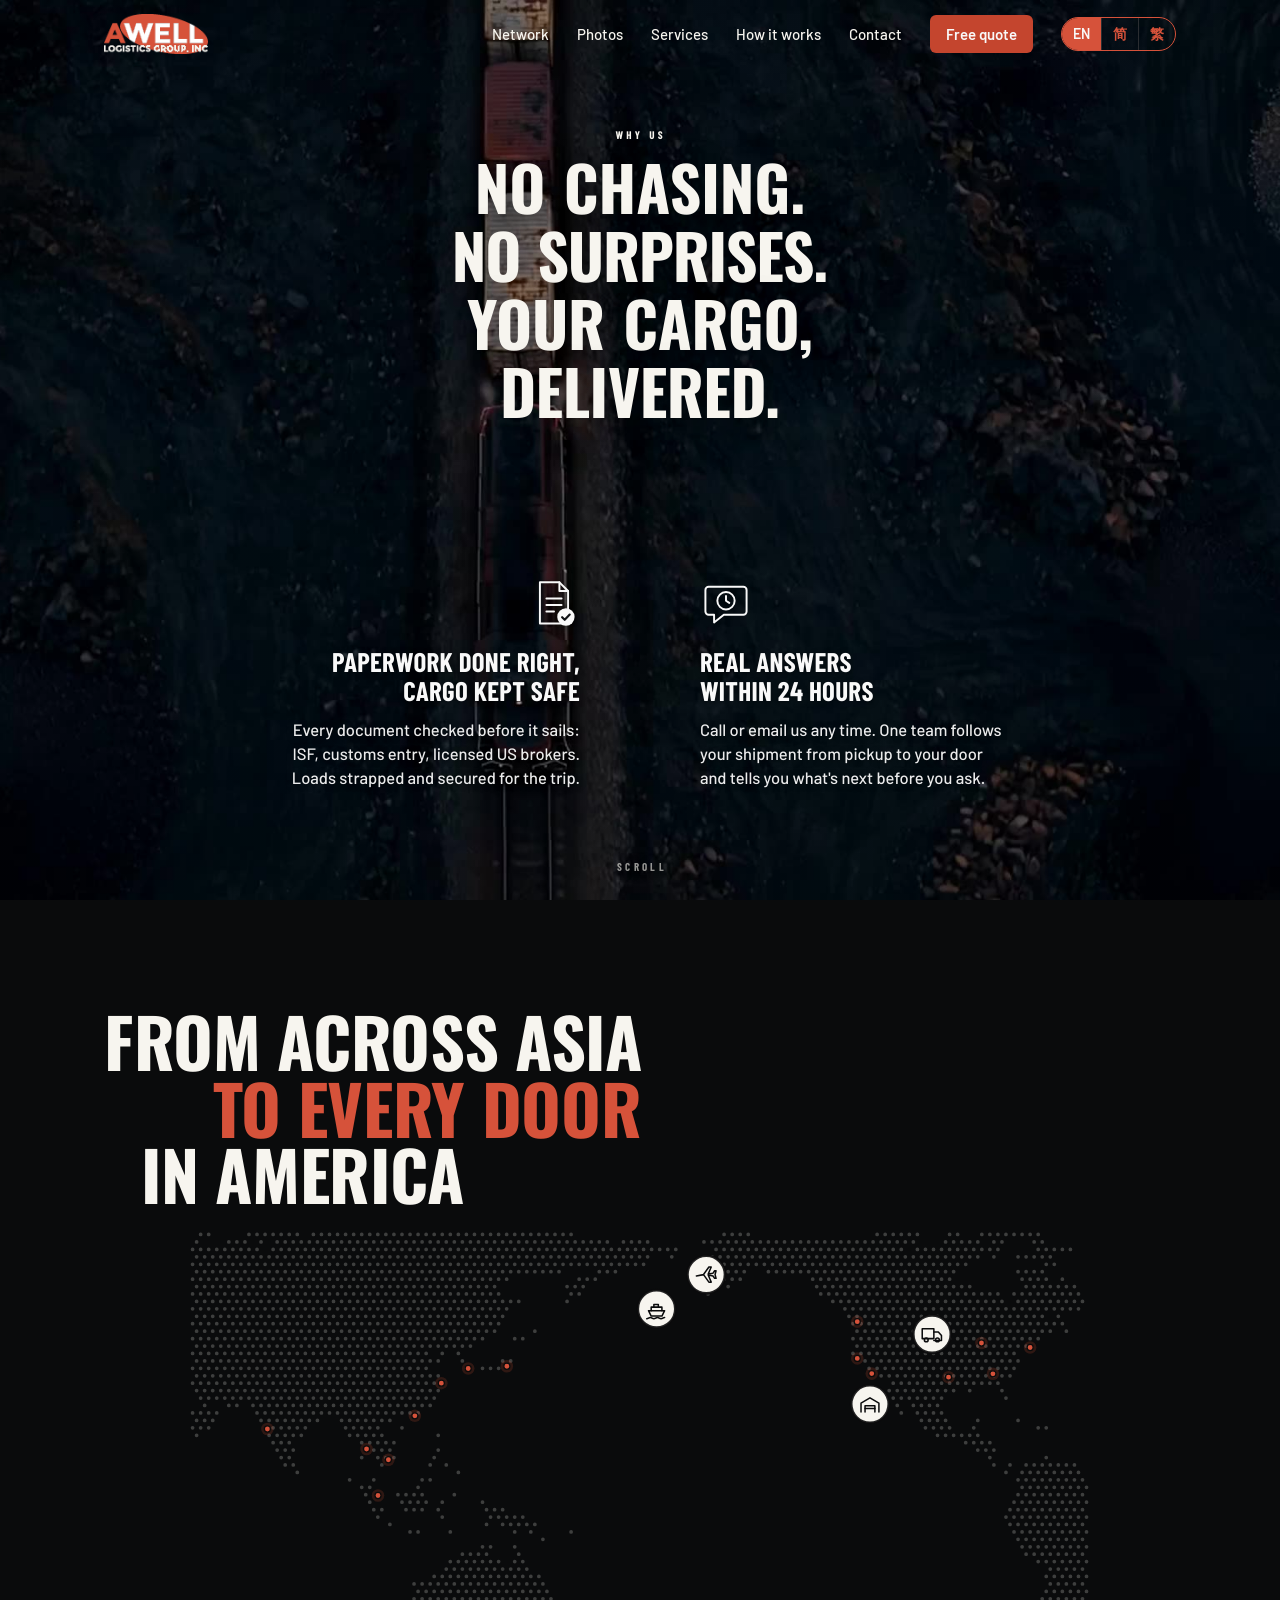
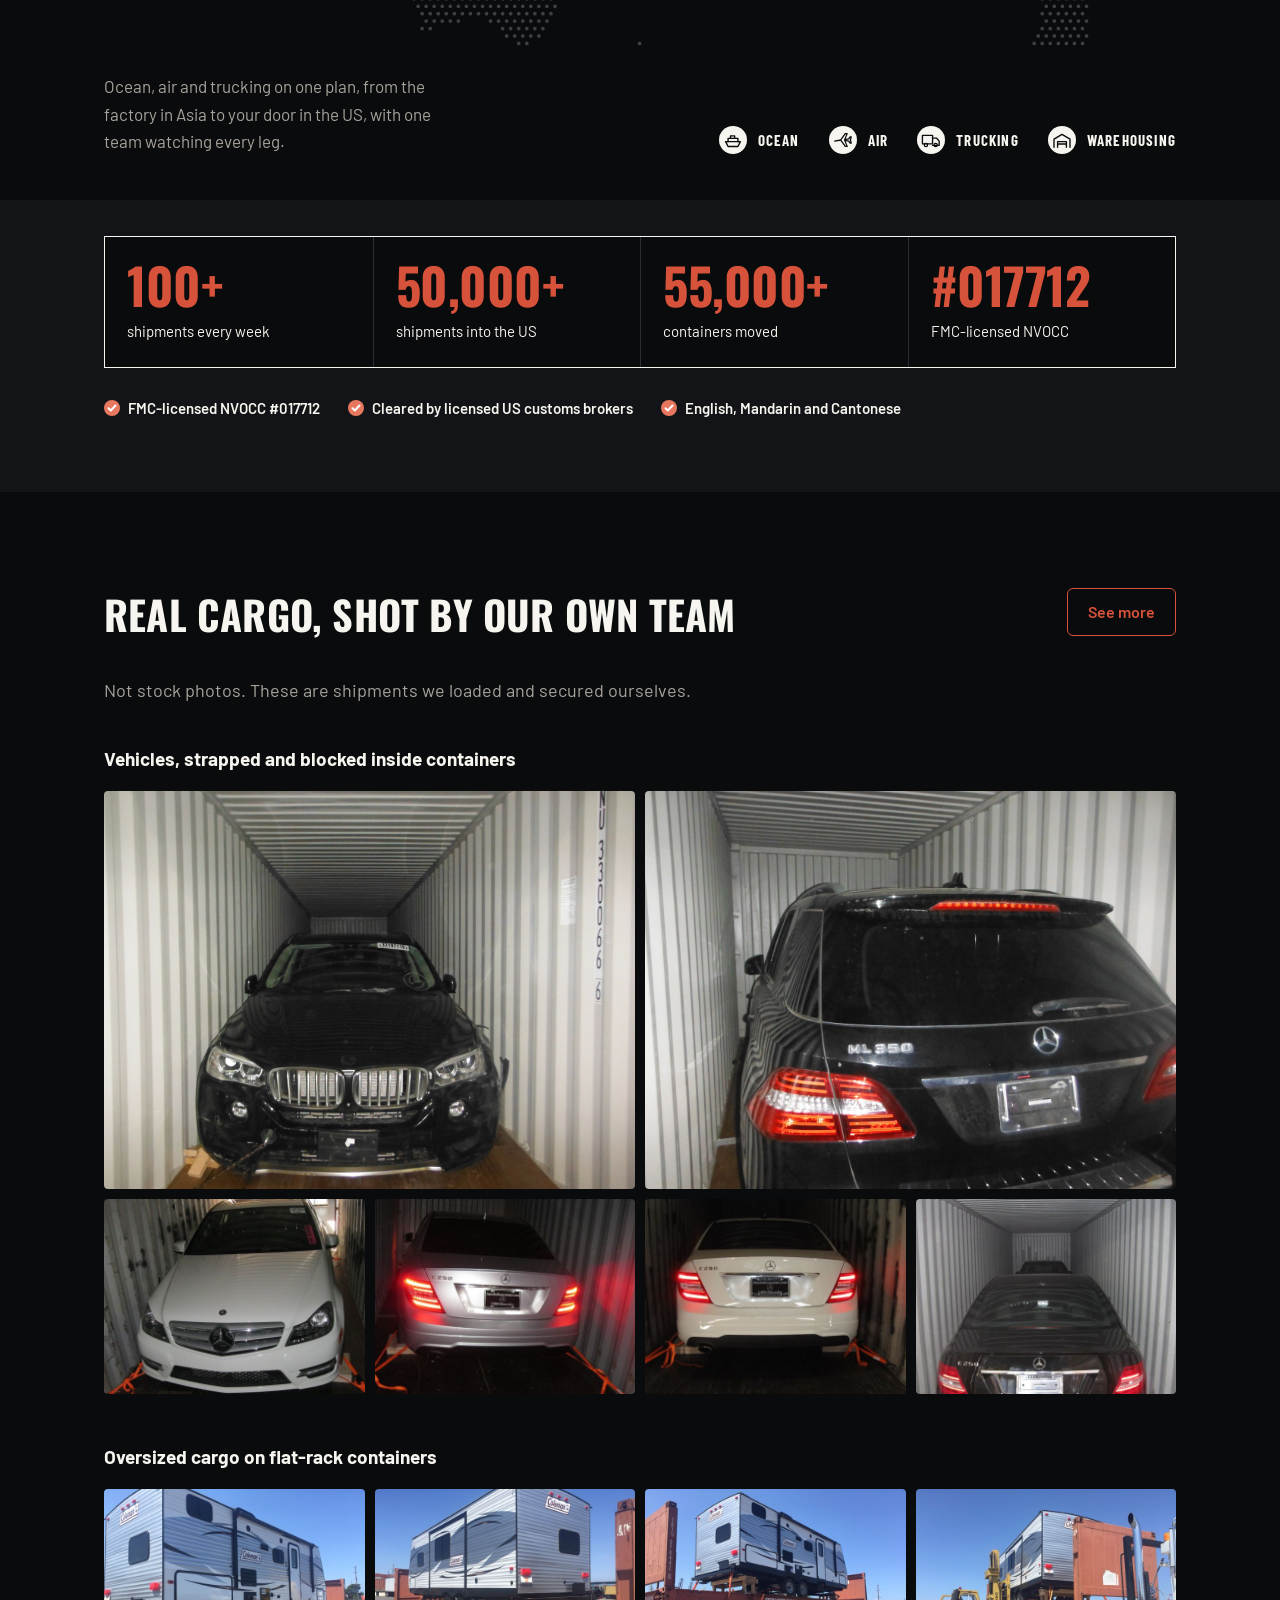
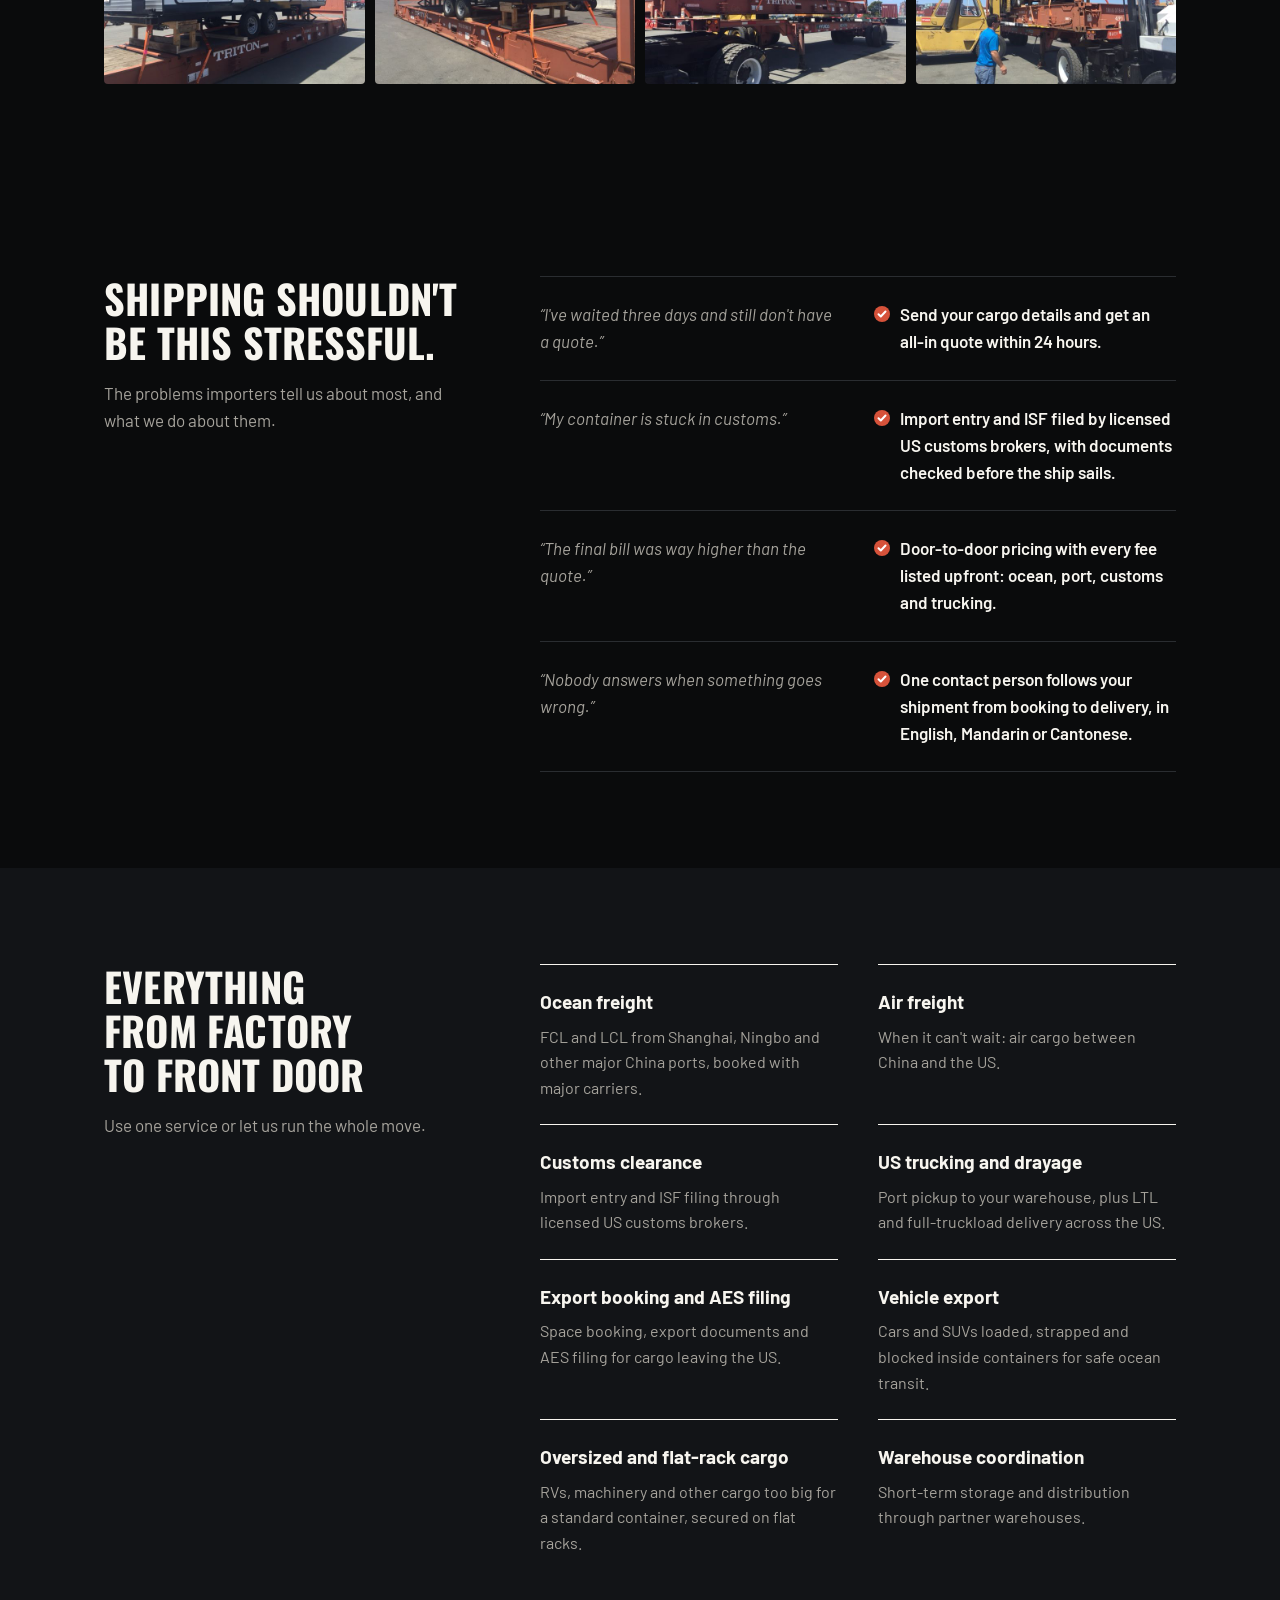
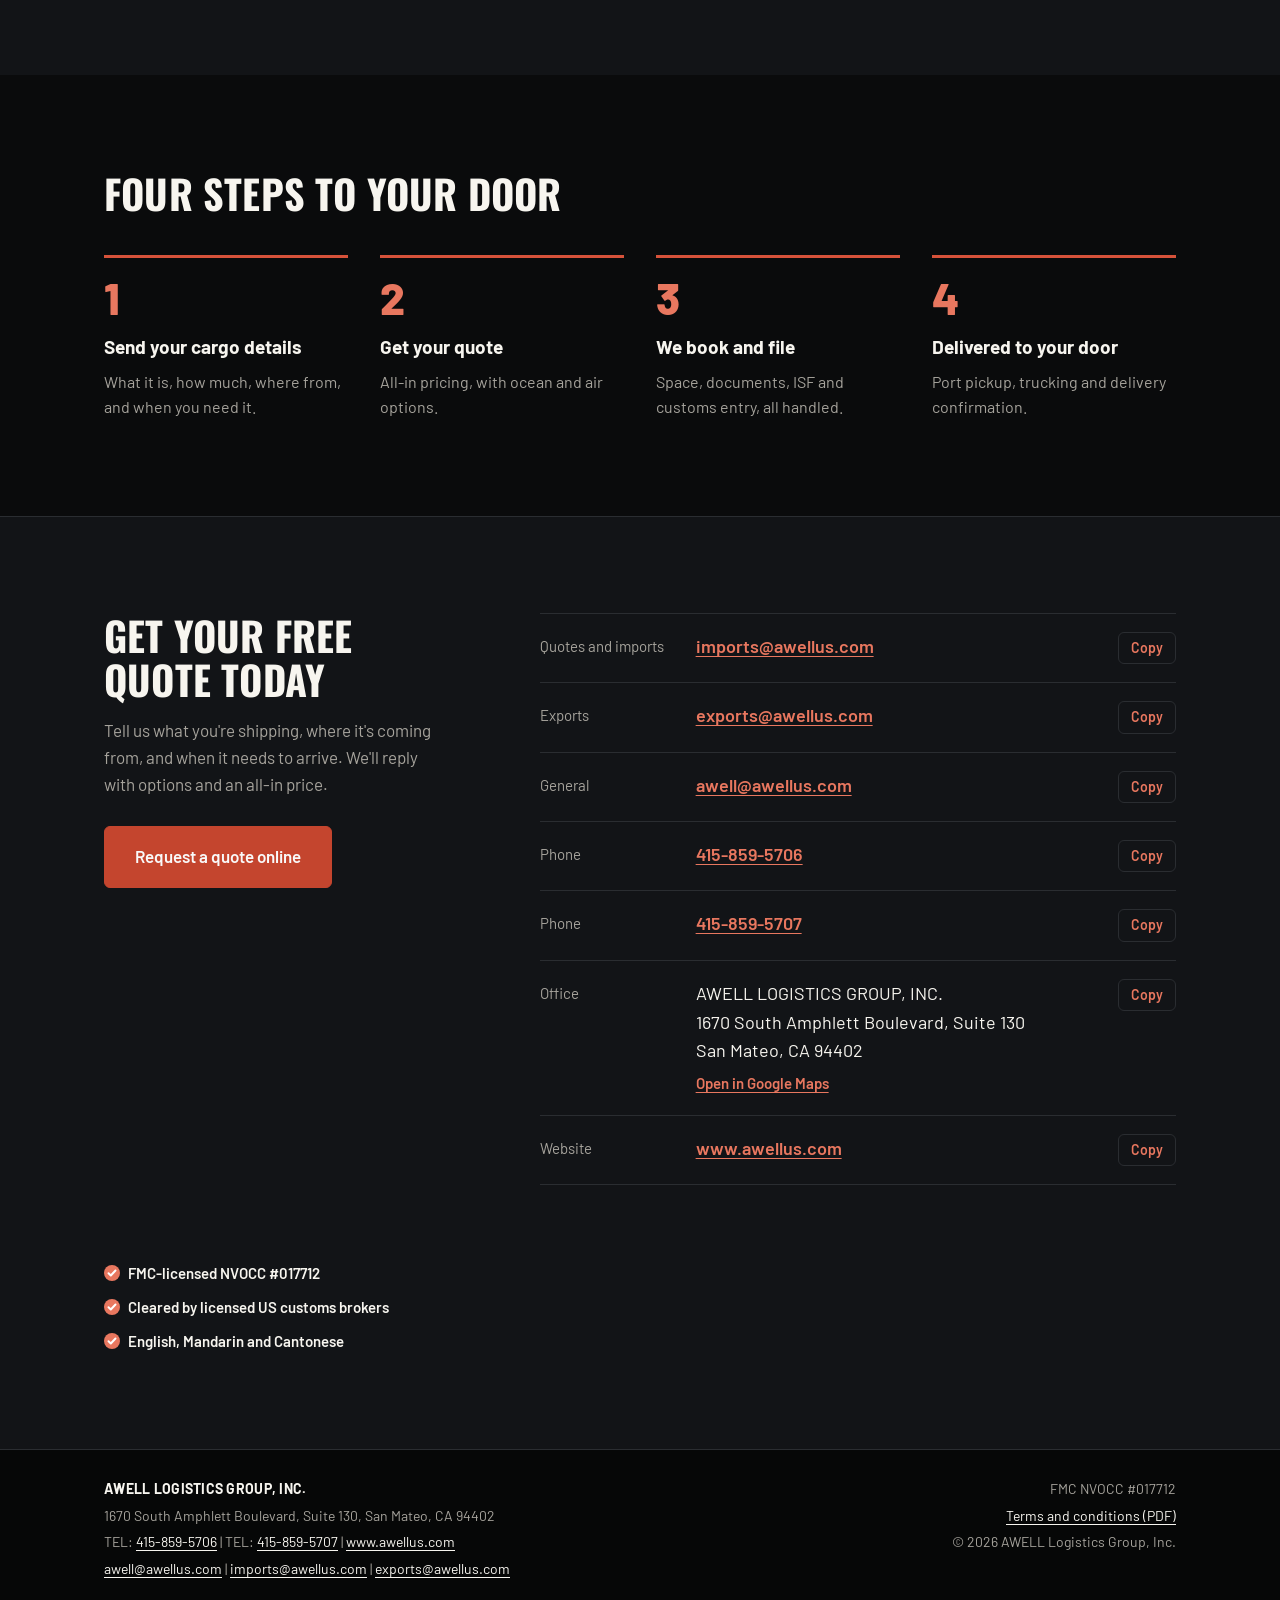
==== index.html @ 40e3cce3 "Hero video plays once, holds last frame, replays on return" ====
<!doctype html>
<html lang="en" data-lang="en">
<head>
  <meta charset="utf-8">
  <meta name="viewport" content="width=device-width, initial-scale=1, viewport-fit=cover">
  <title>AWELL Logistics Group | No chasing. No surprises. Your cargo, delivered.</title>
  <meta name="description" content="Ocean, air, customs clearance and US trucking from Asia to your door. Documents checked before cargo sails, one team following every shipment, answers within 24 hours. FMC-licensed NVOCC in San Mateo, CA.">
  <link rel="icon" href="favicon.svg" type="image/svg+xml">
  <link rel="preconnect" href="https://fonts.googleapis.com">
  <link rel="preconnect" href="https://fonts.gstatic.com" crossorigin>
  <link href="https://fonts.googleapis.com/css2?family=Oswald:wght@500;700&family=Barlow+Condensed:wght@400;700&family=Barlow:wght@400;500;600;700&display=swap" rel="stylesheet">
  <link rel="stylesheet" href="styles.css">

  <!-- 语言切换：在页面显示前就决定语言，避免先闪一下英文 -->
  <script>
    (function () {
      // 三种语言：en = English，zh = 简体中文，zht = 繁體中文
      var ok = { en: 1, zh: 1, zht: 1 };
      var lang = "en";
      try {
        var q = new URLSearchParams(location.search).get("lang");
        var saved = localStorage.getItem("awell-lang");
        var nav = (navigator.language || "").toLowerCase();
        if (ok[q]) lang = q;
        else if (ok[saved]) lang = saved;
        else if (/^zh-(hk|tw|mo)|hant/.test(nav)) lang = "zht";   // 香港、台湾、澳门的浏览器 → 繁体
        else if (nav.indexOf("zh") === 0) lang = "zh";            // 其他中文浏览器 → 简体
      } catch (e) {}
      var html = { en: "en", zh: "zh-CN", zht: "zh-Hant-HK" };
      document.documentElement.setAttribute("data-lang", lang);
      document.documentElement.setAttribute("lang", html[lang]);
    })();
  </script>
</head>
<body class="has-hero">

<!-- =========================================================
     维护说明：每段文字都有英文 (class="en") 和简体中文 (class="zh") 两份，
     改内容时两份一起改。
     繁體中文不用写：选“繁”时，程序会把简体自动转换成香港繁体
     （转换库在 vendor/opencc-cn2t.js）。
     ========================================================= -->

<header class="topbar">
  <div class="wrap topbar-inner">
    <a class="brand" href="#top" aria-label="AWELL Logistics Group home">
      <img src="logo-light.png" alt="AWELL Logistics Group, Inc." width="117" height="45">
    </a>
    <nav class="nav" aria-label="Main">
      <a href="#network"><span class="en">Network</span><span class="zh">航线网络</span></a>
      <a href="#photos"><span class="en">Photos</span><span class="zh">实拍</span></a>
      <a href="#services"><span class="en">Services</span><span class="zh">服务</span></a>
      <a href="#how"><span class="en">How it works</span><span class="zh">合作流程</span></a>
      <a href="#contact"><span class="en">Contact</span><span class="zh">联系我们</span></a>
      <a class="nav-cta" href="quote.html"><span class="en">Free quote</span><span class="zh">免费报价</span></a>
      <div class="lang-switch" role="group" aria-label="Language">
        <button type="button" data-set-lang="en" lang="en">EN</button>
        <button type="button" data-set-lang="zh" lang="zh-CN" aria-label="简体中文">简</button>
        <button type="button" data-set-lang="zht" lang="zh-Hant" aria-label="繁體中文">繁</button>
      </div>
    </nav>
  </div>
</header>

<main id="top">

  <!-- ===== 首屏 =====
       背景视频：hero.mp4（10 秒，无声）。播完停在最后一帧；翻走再翻回首屏时从头重播（network.js）。hero-poster.jpg 是视频加载出来之前先显示的第一帧。
       换视频：把新文件也命名为 hero.mp4 覆盖即可；记得同时更新 hero-poster.jpg。 -->
  <section class="hero-frame" aria-label="AWELL Logistics Group">
    <video class="bg" src="hero.mp4" poster="hero-poster.jpg" autoplay muted playsinline disablepictureinpicture preload="auto" aria-hidden="true"></video>
    <div class="tint"></div>
    <div class="stage">
      <p class="eyebrow"><span><span class="en">Why us</span><span class="zh">为什么选择我们</span></span></p>

      <h1 class="headline">
        <span class="hl hl1"><span class="en">No chasing.</span><span class="zh">不用催，</span></span>
        <span class="hl hl2"><span class="en">No surprises.</span><span class="zh">不出意外，</span></span>
        <span class="hl hl3"><span class="en">Your cargo,</span><span class="zh">你的货，</span></span>
        <span class="hl hl4"><span class="en">delivered.</span><span class="zh">稳稳送到。</span></span>
      </h1>

      <!-- 左：文件齐全、货物安全 -->
      <section class="feature f-left">
        <svg class="icon" viewBox="0 0 48 48" fill="none" stroke="#F9F9F9" stroke-width="1.8" stroke-linecap="round" stroke-linejoin="round" aria-hidden="true">
          <path d="M11 4h18l8 8v30H11z"/><path d="M29 4v8h8"/>
          <path d="M17 19h14M17 25h14M17 31h7"/>
          <circle cx="35" cy="36" r="8" fill="#F9F9F9" stroke="none"/>
          <path d="M31.5 36.2l2.4 2.4 4.6-4.8" stroke="#101215" stroke-width="2"/>
        </svg>
        <h2>
          <span class="en"><span class="ln">Paperwork done right, </span><span class="ln">cargo kept safe </span></span>
          <span class="zh"><span class="ln">文件齐全</span><span class="ln">货物安全</span></span>
        </h2>
        <p>
          <span class="en"><span class="ln">Every document checked before it sails: </span><span class="ln">ISF, customs entry, licensed US brokers. </span><span class="ln">Loads strapped and secured for the trip. </span></span>
          <span class="zh"><span class="ln">开船前所有单证逐一核对，</span><span class="ln">ISF、报关由持牌美国报关行办理；</span><span class="ln">装柜加固到位，一路稳稳当当。</span></span>
        </p>
      </section>

      <!-- 右：随时联系、24 小时内答复 -->
      <section class="feature f-right">
        <svg class="icon" viewBox="0 0 48 48" fill="none" stroke="#F9F9F9" stroke-width="1.8" stroke-linecap="round" stroke-linejoin="round" aria-hidden="true">
          <path d="M8 8h32a3 3 0 0 1 3 3v20a3 3 0 0 1-3 3H22l-9 7v-7H8a3 3 0 0 1-3-3V11a3 3 0 0 1 3-3z"/>
          <circle cx="24" cy="21" r="8"/><path d="M24 16.5V21l3 2"/>
        </svg>
        <h2>
          <span class="en"><span class="ln">Real answers </span><span class="ln">within 24 hours </span></span>
          <span class="zh"><span class="ln">随时联系</span><span class="ln">24 小时内答复</span></span>
        </h2>
        <p>
          <span class="en"><span class="ln">Call or email us any time. One team follows </span><span class="ln">your shipment from pickup to your door </span><span class="ln">and tells you what's next before you ask. </span></span>
          <span class="zh"><span class="ln">电话、邮件随时找得到人，</span><span class="ln">同一个团队从提货跟到派送，</span><span class="ln">不用你催，进展我们主动告诉你。</span></span>
        </p>
      </section>
    </div>
    <a class="scroll-cue" href="#network"><span class="en">Scroll</span><span class="zh">向下</span></a>
  </section>

  <!-- ===== 第二屏：物流网络地图 =====
       地图、航线、图标是生成好的 SVG；出场动画由 network.js 触发，样式在 styles.css “第二屏”部分 -->
  <section class="network" id="network">
    <div class="wrap net-layout">
      <h2 class="net-title">
        <span class="ln ln1"><span class="en">From across Asia</span><span class="zh">从亚洲各地出发</span></span>
        <span class="ln ln2"><span class="en">to every door</span><span class="zh">送到美国</span></span>
        <span class="ln ln3"><span class="en">in America</span><span class="zh">每一个门口</span></span>
      </h2>
      <div class="net-map">
        <svg viewBox="0 0 1000 470" role="img" aria-label="Shipping routes from China, Vietnam, Thailand, Singapore, India, Korea and Japan to US ports, then trucking across the US">
<path class="net-dots" d="M0 21.7h0M0 38.3h0M0 54.9h0M0 71.5h0M0 88.1h0M0 104.7h0M0 121.4h0M0 138h0M0 154.6h0M0 171.2h0M0 204.4h0M0 221.1h0M4.5 13.3h0M4.5 30h0M4.5 46.6h0M4.5 63.2h0M4.5 79.8h0M4.5 96.4h0M4.5 113.1h0M4.5 129.7h0M4.5 146.3h0M4.5 162.9h0M4.5 179.5h0M4.5 212.8h0M4.5 229.4h0M9 5h0M9 21.7h0M9 38.3h0M9 54.9h0M9 71.5h0M9 88.1h0M9 104.7h0M9 121.4h0M9 138h0M9 154.6h0M9 171.2h0M9 187.8h0M9 204.4h0M9 221.1h0M13.5 30h0M13.5 46.6h0M13.5 63.2h0M13.5 79.8h0M13.5 96.4h0M13.5 113.1h0M13.5 129.7h0M13.5 146.3h0M13.5 162.9h0M13.5 179.5h0M13.5 196.1h0M13.5 212.8h0M18 5h0M18 21.7h0M18 38.3h0M18 54.9h0M18 71.5h0M18 88.1h0M18 104.7h0M18 121.4h0M18 138h0M18 154.6h0M18 171.2h0M18 187.8h0M18 204.4h0M18 221.1h0M22.5 30h0M22.5 46.6h0M22.5 63.2h0M22.5 79.8h0M22.5 96.4h0M22.5 113.1h0M22.5 129.7h0M22.5 146.3h0M22.5 162.9h0M22.5 179.5h0M22.5 212.8h0M27 21.7h0M27 38.3h0M27 54.9h0M27 71.5h0M27 88.1h0M27 104.7h0M27 121.4h0M27 138h0M27 154.6h0M27 171.2h0M27 187.8h0M27 204.4h0M31.5 30h0M31.5 46.6h0M31.5 63.2h0M31.5 79.8h0M31.5 96.4h0M31.5 113.1h0M31.5 129.7h0M31.5 146.3h0M31.5 162.9h0M31.5 179.5h0M36 21.7h0M36 38.3h0M36 54.9h0M36 71.5h0M36 88.1h0M36 104.7h0M36 121.4h0M36 138h0M36 154.6h0M36 171.2h0M36 187.8h0M40.5 13.3h0M40.5 30h0M40.5 46.6h0M40.5 63.2h0M40.5 79.8h0M40.5 96.4h0M40.5 113.1h0M40.5 129.7h0M40.5 146.3h0M40.5 162.9h0M40.5 179.5h0M40.5 196.1h0M45 21.7h0M45 38.3h0M45 54.9h0M45 71.5h0M45 88.1h0M45 104.7h0M45 121.4h0M45 138h0M45 154.6h0M45 171.2h0M45 187.8h0M49.5 13.3h0M49.5 30h0M49.5 46.6h0M49.5 63.2h0M49.5 79.8h0M49.5 96.4h0M49.5 113.1h0M49.5 129.7h0M49.5 146.3h0M49.5 162.9h0M49.5 179.5h0M49.5 196.1h0M54 21.7h0M54 38.3h0M54 54.9h0M54 71.5h0M54 88.1h0M54 104.7h0M54 121.4h0M54 138h0M54 154.6h0M54 171.2h0M54 187.8h0M58.5 13.3h0M58.5 30h0M58.5 46.6h0M58.5 63.2h0M58.5 79.8h0M58.5 96.4h0M58.5 113.1h0M58.5 129.7h0M58.5 146.3h0M58.5 162.9h0M58.5 179.5h0M63 5h0M63 21.7h0M63 38.3h0M63 54.9h0M63 71.5h0M63 88.1h0M63 104.7h0M63 121.4h0M63 138h0M63 154.6h0M63 171.2h0M63 187.8h0M67.5 30h0M67.5 46.6h0M67.5 63.2h0M67.5 79.8h0M67.5 96.4h0M67.5 113.1h0M67.5 129.7h0M67.5 146.3h0M67.5 162.9h0M67.5 179.5h0M67.5 196.1h0M72 5h0M72 21.7h0M72 38.3h0M72 54.9h0M72 71.5h0M72 88.1h0M72 104.7h0M72 121.4h0M72 138h0M72 154.6h0M72 171.2h0M72 187.8h0M72 204.4h0M76.5 13.3h0M76.5 30h0M76.5 46.6h0M76.5 63.2h0M76.5 79.8h0M76.5 96.4h0M76.5 113.1h0M76.5 129.7h0M76.5 146.3h0M76.5 162.9h0M76.5 179.5h0M76.5 196.1h0M76.5 212.8h0M81 5h0M81 38.3h0M81 54.9h0M81 71.5h0M81 88.1h0M81 104.7h0M81 121.4h0M81 138h0M81 154.6h0M81 171.2h0M81 187.8h0M81 204.4h0M85.5 30h0M85.5 46.6h0M85.5 63.2h0M85.5 79.8h0M85.5 96.4h0M85.5 113.1h0M85.5 129.7h0M85.5 146.3h0M85.5 162.9h0M85.5 179.5h0M85.5 196.1h0M85.5 212.8h0M85.5 229.4h0M90 5h0M90 21.7h0M90 38.3h0M90 54.9h0M90 71.5h0M90 88.1h0M90 104.7h0M90 121.4h0M90 138h0M90 154.6h0M90 171.2h0M90 187.8h0M90 204.4h0M90 221.1h0M90 237.7h0M94.5 13.3h0M94.5 30h0M94.5 46.6h0M94.5 63.2h0M94.5 79.8h0M94.5 96.4h0M94.5 113.1h0M94.5 129.7h0M94.5 146.3h0M94.5 162.9h0M94.5 179.5h0M94.5 196.1h0M94.5 212.8h0M94.5 229.4h0M94.5 246h0M99 5h0M99 21.7h0M99 38.3h0M99 54.9h0M99 71.5h0M99 88.1h0M99 104.7h0M99 121.4h0M99 138h0M99 154.6h0M99 171.2h0M99 187.8h0M99 204.4h0M99 221.1h0M99 237.7h0M99 254.3h0M103.5 13.3h0M103.5 30h0M103.5 46.6h0M103.5 63.2h0M103.5 79.8h0M103.5 96.4h0M103.5 113.1h0M103.5 129.7h0M103.5 146.3h0M103.5 162.9h0M103.5 179.5h0M103.5 196.1h0M103.5 212.8h0M103.5 229.4h0M103.5 246h0M103.5 262.6h0M108 5h0M108 21.7h0M108 38.3h0M108 54.9h0M108 71.5h0M108 88.1h0M108 104.7h0M108 121.4h0M108 138h0M108 154.6h0M108 171.2h0M108 187.8h0M108 204.4h0M108 221.1h0M108 237.7h0M108 254.3h0M112.5 13.3h0M112.5 30h0M112.5 46.6h0M112.5 63.2h0M112.5 79.8h0M112.5 96.4h0M112.5 113.1h0M112.5 129.7h0M112.5 146.3h0M112.5 162.9h0M112.5 179.5h0M112.5 196.1h0M112.5 212.8h0M112.5 229.4h0M112.5 246h0M112.5 262.6h0M117 5h0M117 21.7h0M117 38.3h0M117 54.9h0M117 71.5h0M117 88.1h0M117 104.7h0M117 121.4h0M117 138h0M117 154.6h0M117 171.2h0M117 187.8h0M117 204.4h0M117 221.1h0M117 270.9h0M121.5 13.3h0M121.5 30h0M121.5 46.6h0M121.5 63.2h0M121.5 79.8h0M121.5 96.4h0M121.5 113.1h0M121.5 129.7h0M121.5 146.3h0M121.5 162.9h0M121.5 179.5h0M121.5 196.1h0M121.5 212.8h0M121.5 229.4h0M126 21.7h0M126 38.3h0M126 54.9h0M126 71.5h0M126 88.1h0M126 104.7h0M126 121.4h0M126 138h0M126 154.6h0M126 171.2h0M126 187.8h0M126 204.4h0M126 221.1h0M130.5 13.3h0M130.5 30h0M130.5 46.6h0M130.5 63.2h0M130.5 79.8h0M130.5 96.4h0M130.5 113.1h0M130.5 129.7h0M130.5 146.3h0M130.5 162.9h0M130.5 179.5h0M130.5 196.1h0M130.5 212.8h0M135 5h0M135 21.7h0M135 38.3h0M135 54.9h0M135 71.5h0M135 88.1h0M135 104.7h0M135 121.4h0M135 138h0M135 154.6h0M135 171.2h0M135 187.8h0M135 204.4h0M139.5 13.3h0M139.5 30h0M139.5 46.6h0M139.5 63.2h0M139.5 79.8h0M139.5 96.4h0M139.5 113.1h0M139.5 129.7h0M139.5 146.3h0M139.5 162.9h0M139.5 179.5h0M139.5 196.1h0M139.5 212.8h0M144 5h0M144 21.7h0M144 38.3h0M144 54.9h0M144 71.5h0M144 88.1h0M144 104.7h0M144 121.4h0M144 138h0M144 154.6h0M144 171.2h0M144 187.8h0M144 204.4h0M148.5 13.3h0M148.5 30h0M148.5 46.6h0M148.5 63.2h0M148.5 79.8h0M148.5 96.4h0M148.5 113.1h0M148.5 129.7h0M148.5 146.3h0M148.5 162.9h0M148.5 179.5h0M148.5 196.1h0M153 5h0M153 21.7h0M153 38.3h0M153 54.9h0M153 71.5h0M153 88.1h0M153 104.7h0M153 121.4h0M153 138h0M153 154.6h0M153 171.2h0M153 187.8h0M153 204.4h0M157.5 13.3h0M157.5 30h0M157.5 46.6h0M157.5 63.2h0M157.5 79.8h0M157.5 96.4h0M157.5 113.1h0M157.5 129.7h0M157.5 146.3h0M157.5 162.9h0M157.5 179.5h0M157.5 196.1h0M162 5h0M162 21.7h0M162 38.3h0M162 54.9h0M162 71.5h0M162 88.1h0M162 104.7h0M162 121.4h0M162 138h0M162 154.6h0M162 171.2h0M162 187.8h0M162 204.4h0M166.5 13.3h0M166.5 30h0M166.5 46.6h0M166.5 63.2h0M166.5 79.8h0M166.5 96.4h0M166.5 113.1h0M166.5 129.7h0M166.5 146.3h0M166.5 162.9h0M166.5 179.5h0M166.5 196.1h0M166.5 212.8h0M171 5h0M171 21.7h0M171 38.3h0M171 54.9h0M171 71.5h0M171 88.1h0M171 104.7h0M171 121.4h0M171 138h0M171 154.6h0M171 171.2h0M171 187.8h0M171 204.4h0M171 221.1h0M175.5 13.3h0M175.5 30h0M175.5 46.6h0M175.5 63.2h0M175.5 79.8h0M175.5 96.4h0M175.5 113.1h0M175.5 129.7h0M175.5 146.3h0M175.5 162.9h0M175.5 179.5h0M175.5 196.1h0M175.5 212.8h0M175.5 229.4h0M175.5 279.2h0M180 5h0M180 21.7h0M180 38.3h0M180 54.9h0M180 71.5h0M180 88.1h0M180 104.7h0M180 121.4h0M180 138h0M180 154.6h0M180 171.2h0M180 187.8h0M180 204.4h0M180 221.1h0M184.5 13.3h0M184.5 30h0M184.5 46.6h0M184.5 63.2h0M184.5 79.8h0M184.5 96.4h0M184.5 113.1h0M184.5 129.7h0M184.5 146.3h0M184.5 162.9h0M184.5 179.5h0M184.5 196.1h0M184.5 212.8h0M184.5 229.4h0M189 5h0M189 21.7h0M189 38.3h0M189 54.9h0M189 71.5h0M189 88.1h0M189 104.7h0M189 121.4h0M189 138h0M189 154.6h0M189 171.2h0M189 187.8h0M189 204.4h0M189 221.1h0M189 237.7h0M189 254.3h0M189 287.5h0M193.5 13.3h0M193.5 30h0M193.5 46.6h0M193.5 63.2h0M193.5 79.8h0M193.5 96.4h0M193.5 113.1h0M193.5 129.7h0M193.5 146.3h0M193.5 162.9h0M193.5 179.5h0M193.5 196.1h0M193.5 212.8h0M193.5 229.4h0M193.5 295.8h0M198 5h0M198 21.7h0M198 38.3h0M198 54.9h0M198 71.5h0M198 88.1h0M198 104.7h0M198 121.4h0M198 138h0M198 154.6h0M198 171.2h0M198 187.8h0M198 204.4h0M198 221.1h0M198 237.7h0M198 287.5h0M198 304.2h0M202.5 13.3h0M202.5 30h0M202.5 46.6h0M202.5 63.2h0M202.5 79.8h0M202.5 96.4h0M202.5 113.1h0M202.5 129.7h0M202.5 146.3h0M202.5 162.9h0M202.5 179.5h0M202.5 196.1h0M202.5 212.8h0M202.5 229.4h0M202.5 246h0M202.5 279.2h0M202.5 312.5h0M207 5h0M207 21.7h0M207 38.3h0M207 54.9h0M207 71.5h0M207 88.1h0M207 104.7h0M207 121.4h0M207 138h0M207 154.6h0M207 171.2h0M207 187.8h0M207 204.4h0M207 221.1h0M207 237.7h0M207 254.3h0M207 320.8h0M211.5 13.3h0M211.5 30h0M211.5 46.6h0M211.5 63.2h0M211.5 79.8h0M211.5 96.4h0M211.5 113.1h0M211.5 129.7h0M211.5 146.3h0M211.5 162.9h0M211.5 179.5h0M211.5 196.1h0M211.5 212.8h0M211.5 229.4h0M211.5 246h0M211.5 262.6h0M211.5 312.5h0M216 5h0M216 21.7h0M216 38.3h0M216 54.9h0M216 71.5h0M216 88.1h0M216 104.7h0M216 121.4h0M216 138h0M216 154.6h0M216 171.2h0M216 187.8h0M216 204.4h0M216 237.7h0M216 254.3h0M220.5 13.3h0M220.5 30h0M220.5 46.6h0M220.5 63.2h0M220.5 79.8h0M220.5 96.4h0M220.5 113.1h0M220.5 129.7h0M220.5 146.3h0M220.5 162.9h0M220.5 179.5h0M220.5 196.1h0M220.5 212.8h0M220.5 246h0M220.5 329.1h0M225 5h0M225 21.7h0M225 38.3h0M225 54.9h0M225 71.5h0M225 88.1h0M225 104.7h0M225 121.4h0M225 138h0M225 154.6h0M225 171.2h0M225 187.8h0M225 204.4h0M225 237.7h0M225 254.3h0M229.5 13.3h0M229.5 30h0M229.5 46.6h0M229.5 63.2h0M229.5 79.8h0M229.5 96.4h0M229.5 113.1h0M229.5 129.7h0M229.5 146.3h0M229.5 162.9h0M229.5 179.5h0M229.5 196.1h0M229.5 295.8h0M234 5h0M234 21.7h0M234 38.3h0M234 54.9h0M234 71.5h0M234 88.1h0M234 104.7h0M234 121.4h0M234 138h0M234 154.6h0M234 171.2h0M234 187.8h0M234 204.4h0M234 221.1h0M234 304.2h0M238.5 13.3h0M238.5 30h0M238.5 46.6h0M238.5 63.2h0M238.5 79.8h0M238.5 96.4h0M238.5 113.1h0M238.5 129.7h0M238.5 146.3h0M238.5 162.9h0M238.5 179.5h0M238.5 196.1h0M238.5 295.8h0M238.5 312.5h0M243 5h0M243 21.7h0M243 38.3h0M243 54.9h0M243 71.5h0M243 88.1h0M243 104.7h0M243 121.4h0M243 138h0M243 154.6h0M243 171.2h0M243 187.8h0M243 204.4h0M243 304.2h0M243 337.4h0M247.5 13.3h0M247.5 30h0M247.5 46.6h0M247.5 63.2h0M247.5 79.8h0M247.5 96.4h0M247.5 113.1h0M247.5 129.7h0M247.5 146.3h0M247.5 162.9h0M247.5 179.5h0M247.5 196.1h0M247.5 295.8h0M247.5 312.5h0M247.5 395.6h0M247.5 412.2h0M252 5h0M252 21.7h0M252 38.3h0M252 54.9h0M252 71.5h0M252 88.1h0M252 104.7h0M252 121.4h0M252 138h0M252 154.6h0M252 171.2h0M252 187.8h0M252 204.4h0M252 287.5h0M252 304.2h0M252 337.4h0M252 403.9h0M252 420.5h0M256.5 13.3h0M256.5 30h0M256.5 46.6h0M256.5 63.2h0M256.5 79.8h0M256.5 96.4h0M256.5 113.1h0M256.5 129.7h0M256.5 146.3h0M256.5 162.9h0M256.5 179.5h0M256.5 196.1h0M256.5 279.2h0M256.5 295.8h0M256.5 312.5h0M256.5 395.6h0M256.5 412.2h0M256.5 428.8h0M256.5 445.4h0M261 5h0M261 21.7h0M261 38.3h0M261 54.9h0M261 71.5h0M261 88.1h0M261 104.7h0M261 121.4h0M261 138h0M261 154.6h0M261 171.2h0M261 187.8h0M261 304.2h0M261 403.9h0M261 420.5h0M261 437.1h0M265.5 13.3h0M265.5 30h0M265.5 46.6h0M265.5 63.2h0M265.5 79.8h0M265.5 96.4h0M265.5 113.1h0M265.5 129.7h0M265.5 146.3h0M265.5 162.9h0M265.5 179.5h0M265.5 196.1h0M265.5 262.6h0M265.5 279.2h0M265.5 395.6h0M265.5 412.2h0M265.5 428.8h0M265.5 445.4h0M270 5h0M270 21.7h0M270 38.3h0M270 54.9h0M270 71.5h0M270 88.1h0M270 104.7h0M270 121.4h0M270 171.2h0M270 187.8h0M270 254.3h0M270 387.2h0M270 403.9h0M270 420.5h0M270 437.1h0M274.5 13.3h0M274.5 30h0M274.5 46.6h0M274.5 63.2h0M274.5 79.8h0M274.5 96.4h0M274.5 113.1h0M274.5 129.7h0M274.5 146.3h0M274.5 162.9h0M274.5 179.5h0M274.5 229.4h0M274.5 246h0M274.5 312.5h0M274.5 395.6h0M274.5 412.2h0M274.5 428.8h0M279 5h0M279 21.7h0M279 38.3h0M279 54.9h0M279 71.5h0M279 88.1h0M279 104.7h0M279 121.4h0M279 138h0M279 171.2h0M279 304.2h0M279 320.8h0M279 387.2h0M279 403.9h0M279 420.5h0M279 437.1h0M283.5 13.3h0M283.5 30h0M283.5 46.6h0M283.5 63.2h0M283.5 79.8h0M283.5 96.4h0M283.5 113.1h0M283.5 129.7h0M283.5 262.6h0M283.5 378.9h0M283.5 395.6h0M283.5 412.2h0M283.5 428.8h0M288 5h0M288 21.7h0M288 38.3h0M288 54.9h0M288 71.5h0M288 88.1h0M288 104.7h0M288 121.4h0M288 337.4h0M288 370.6h0M288 387.2h0M288 403.9h0M288 420.5h0M288 437.1h0M292.5 13.3h0M292.5 30h0M292.5 46.6h0M292.5 63.2h0M292.5 79.8h0M292.5 96.4h0M292.5 113.1h0M292.5 129.7h0M292.5 295.8h0M292.5 378.9h0M292.5 395.6h0M292.5 412.2h0M292.5 428.8h0M297 5h0M297 21.7h0M297 38.3h0M297 54.9h0M297 71.5h0M297 88.1h0M297 104.7h0M297 121.4h0M297 138h0M297 270.9h0M297 370.6h0M297 387.2h0M297 403.9h0M297 420.5h0M297 437.1h0M301.5 13.3h0M301.5 30h0M301.5 46.6h0M301.5 63.2h0M301.5 79.8h0M301.5 96.4h0M301.5 113.1h0M301.5 129.7h0M301.5 146.3h0M301.5 362.3h0M301.5 378.9h0M301.5 395.6h0M301.5 412.2h0M301.5 428.8h0M306 5h0M306 21.7h0M306 38.3h0M306 54.9h0M306 71.5h0M306 88.1h0M306 104.7h0M306 121.4h0M306 154.6h0M306 370.6h0M306 387.2h0M306 403.9h0M306 420.5h0M310.5 13.3h0M310.5 30h0M310.5 46.6h0M310.5 63.2h0M310.5 79.8h0M310.5 96.4h0M310.5 113.1h0M310.5 129.7h0M310.5 362.3h0M310.5 378.9h0M310.5 395.6h0M310.5 412.2h0M310.5 428.8h0M315 5h0M315 21.7h0M315 38.3h0M315 54.9h0M315 71.5h0M315 88.1h0M315 104.7h0M315 121.4h0M315 370.6h0M315 387.2h0M315 403.9h0M315 420.5h0M319.5 13.3h0M319.5 30h0M319.5 46.6h0M319.5 63.2h0M319.5 79.8h0M319.5 96.4h0M319.5 113.1h0M319.5 362.3h0M319.5 378.9h0M319.5 395.6h0M319.5 412.2h0M319.5 428.8h0M324 5h0M324 21.7h0M324 38.3h0M324 54.9h0M324 71.5h0M324 88.1h0M324 104.7h0M324 121.4h0M324 154.6h0M324 304.2h0M324 354h0M324 370.6h0M324 387.2h0M324 403.9h0M324 420.5h0M328.5 13.3h0M328.5 30h0M328.5 46.6h0M328.5 63.2h0M328.5 79.8h0M328.5 96.4h0M328.5 113.1h0M328.5 312.5h0M328.5 329.1h0M328.5 362.3h0M328.5 378.9h0M328.5 395.6h0M328.5 412.2h0M328.5 428.8h0M333 5h0M333 21.7h0M333 38.3h0M333 54.9h0M333 71.5h0M333 88.1h0M333 104.7h0M333 154.6h0M333 320.8h0M333 354h0M333 370.6h0M333 387.2h0M333 403.9h0M333 420.5h0M333 437.1h0M337.5 13.3h0M337.5 30h0M337.5 46.6h0M337.5 63.2h0M337.5 79.8h0M337.5 96.4h0M337.5 113.1h0M337.5 312.5h0M337.5 378.9h0M337.5 395.6h0M337.5 412.2h0M337.5 428.8h0M342 5h0M342 21.7h0M342 38.3h0M342 54.9h0M342 71.5h0M342 88.1h0M342 104.7h0M342 154.6h0M342 320.8h0M342 370.6h0M342 387.2h0M342 403.9h0M342 420.5h0M342 437.1h0M346.5 13.3h0M346.5 30h0M346.5 46.6h0M346.5 79.8h0M346.5 96.4h0M346.5 146.3h0M346.5 312.5h0M346.5 329.1h0M346.5 378.9h0M346.5 395.6h0M346.5 412.2h0M346.5 428.8h0M346.5 445.4h0M351 5h0M351 21.7h0M351 38.3h0M351 54.9h0M351 88.1h0M351 320.8h0M351 387.2h0M351 403.9h0M351 420.5h0M351 437.1h0M351 453.7h0M355.5 13.3h0M355.5 30h0M355.5 46.6h0M355.5 79.8h0M355.5 146.3h0M355.5 329.1h0M355.5 378.9h0M355.5 395.6h0M355.5 412.2h0M355.5 428.8h0M355.5 445.4h0M360 5h0M360 21.7h0M360 38.3h0M360 121.4h0M360 320.8h0M360 337.4h0M360 354h0M360 370.6h0M360 387.2h0M360 403.9h0M360 420.5h0M360 437.1h0M360 453.7h0M364.5 13.3h0M364.5 30h0M364.5 46.6h0M364.5 79.8h0M364.5 329.1h0M364.5 362.3h0M364.5 378.9h0M364.5 395.6h0M364.5 412.2h0M364.5 428.8h0M364.5 445.4h0M364.5 462h0M369 5h0M369 21.7h0M369 38.3h0M369 121.4h0M369 320.8h0M369 370.6h0M369 387.2h0M369 403.9h0M369 420.5h0M369 437.1h0M369 453.7h0M373.5 13.3h0M373.5 30h0M373.5 46.6h0M373.5 329.1h0M373.5 378.9h0M373.5 395.6h0M373.5 412.2h0M373.5 428.8h0M373.5 445.4h0M373.5 462h0M378 5h0M378 21.7h0M378 38.3h0M378 337.4h0M378 387.2h0M378 403.9h0M378 420.5h0M378 437.1h0M378 453.7h0M382.5 13.3h0M382.5 30h0M382.5 46.6h0M382.5 113.1h0M382.5 329.1h0M382.5 395.6h0M382.5 412.2h0M382.5 428.8h0M382.5 445.4h0M387 5h0M387 21.7h0M387 38.3h0M387 387.2h0M387 403.9h0M387 420.5h0M387 437.1h0M387 453.7h0M391.5 13.3h0M391.5 30h0M391.5 46.6h0M391.5 345.7h0M391.5 395.6h0M391.5 412.2h0M391.5 428.8h0M391.5 445.4h0M396 5h0M396 21.7h0M396 38.3h0M396 403.9h0M396 420.5h0M396 437.1h0M400.5 13.3h0M400.5 30h0M400.5 46.6h0M400.5 412.2h0M400.5 428.8h0M405 5h0M405 21.7h0M405 38.3h0M405 420.5h0M409.5 13.3h0M409.5 30h0M409.5 46.6h0M414 5h0M414 21.7h0M414 38.3h0M418.5 13.3h0M418.5 30h0M418.5 63.2h0M418.5 79.8h0M423 5h0M423 21.7h0M423 38.3h0M423 71.5h0M423 337.4h0M427.5 13.3h0M427.5 30h0M427.5 63.2h0M432 21.7h0M432 38.3h0M432 54.9h0M432 71.5h0M436.5 13.3h0M436.5 30h0M436.5 63.2h0M441 21.7h0M441 38.3h0M441 54.9h0M445.5 13.3h0M445.5 30h0M450 21.7h0M450 38.3h0M450 54.9h0M454.5 13.3h0M454.5 30h0M454.5 46.6h0M459 21.7h0M459 38.3h0M463.5 13.3h0M463.5 30h0M463.5 46.6h0M468 21.7h0M468 38.3h0M472.5 30h0M472.5 46.6h0M477 21.7h0M477 38.3h0M481.5 13.3h0M481.5 30h0M486 21.7h0M486 38.3h0M490.5 13.3h0M490.5 30h0M495 21.7h0M495 38.3h0M499.5 13.3h0M499.5 30h0M499.5 462h0M504 21.7h0M504 38.3h0M508.5 13.3h0M508.5 30h0M513 21.7h0M522 21.7h0M531 21.7h0M535.5 30h0M540 21.7h0M571.5 13.3h0M571.5 30h0M576 38.3h0M576 71.5h0M580.5 13.3h0M580.5 30h0M580.5 46.6h0M585 21.7h0M585 38.3h0M585 54.9h0M589.5 13.3h0M589.5 30h0M589.5 46.6h0M594 5h0M594 21.7h0M594 38.3h0M594 54.9h0M598.5 13.3h0M598.5 30h0M598.5 46.6h0M598.5 63.2h0M603 5h0M603 21.7h0M603 38.3h0M603 54.9h0M607.5 13.3h0M607.5 30h0M607.5 46.6h0M612 5h0M612 21.7h0M612 38.3h0M612 54.9h0M616.5 13.3h0M616.5 30h0M616.5 46.6h0M621 5h0M621 21.7h0M621 38.3h0M625.5 13.3h0M625.5 30h0M630 21.7h0M630 38.3h0M634.5 13.3h0M634.5 30h0M639 21.7h0M639 38.3h0M643.5 13.3h0M643.5 30h0M643.5 46.6h0M648 21.7h0M648 38.3h0M652.5 13.3h0M652.5 30h0M652.5 46.6h0M657 21.7h0M657 38.3h0M661.5 13.3h0M661.5 30h0M661.5 46.6h0M666 21.7h0M666 38.3h0M670.5 13.3h0M670.5 30h0M670.5 46.6h0M675 21.7h0M675 38.3h0M679.5 13.3h0M679.5 30h0M679.5 46.6h0M684 21.7h0M684 38.3h0M688.5 13.3h0M688.5 30h0M688.5 46.6h0M693 21.7h0M693 38.3h0M693 54.9h0M697.5 13.3h0M697.5 30h0M697.5 46.6h0M697.5 63.2h0M702 21.7h0M702 38.3h0M702 54.9h0M702 71.5h0M706.5 13.3h0M706.5 30h0M706.5 46.6h0M706.5 63.2h0M711 21.7h0M711 38.3h0M711 54.9h0M711 71.5h0M715.5 13.3h0M715.5 30h0M715.5 46.6h0M715.5 63.2h0M715.5 79.8h0M720 21.7h0M720 38.3h0M720 54.9h0M720 71.5h0M724.5 13.3h0M724.5 30h0M724.5 46.6h0M724.5 63.2h0M724.5 79.8h0M729 21.7h0M729 38.3h0M729 54.9h0M729 71.5h0M729 88.1h0M733.5 13.3h0M733.5 30h0M733.5 46.6h0M733.5 63.2h0M733.5 79.8h0M733.5 96.4h0M738 21.7h0M738 38.3h0M738 54.9h0M738 71.5h0M738 88.1h0M738 104.7h0M738 121.4h0M738 138h0M742.5 13.3h0M742.5 30h0M742.5 46.6h0M742.5 63.2h0M742.5 79.8h0M742.5 96.4h0M742.5 113.1h0M742.5 129.7h0M747 21.7h0M747 38.3h0M747 54.9h0M747 71.5h0M747 88.1h0M747 104.7h0M747 121.4h0M747 138h0M751.5 13.3h0M751.5 30h0M751.5 46.6h0M751.5 63.2h0M751.5 79.8h0M751.5 96.4h0M751.5 113.1h0M751.5 129.7h0M751.5 146.3h0M756 21.7h0M756 38.3h0M756 54.9h0M756 71.5h0M756 88.1h0M756 104.7h0M756 121.4h0M756 138h0M756 154.6h0M760.5 13.3h0M760.5 30h0M760.5 46.6h0M760.5 63.2h0M760.5 79.8h0M760.5 96.4h0M760.5 113.1h0M760.5 129.7h0M760.5 146.3h0M765 5h0M765 21.7h0M765 38.3h0M765 54.9h0M765 71.5h0M765 88.1h0M765 104.7h0M765 121.4h0M765 138h0M765 154.6h0M769.5 13.3h0M769.5 30h0M769.5 46.6h0M769.5 63.2h0M769.5 79.8h0M769.5 96.4h0M769.5 113.1h0M769.5 129.7h0M769.5 146.3h0M769.5 162.9h0M774 5h0M774 21.7h0M774 38.3h0M774 54.9h0M774 71.5h0M774 88.1h0M774 104.7h0M774 121.4h0M774 138h0M774 154.6h0M778.5 13.3h0M778.5 30h0M778.5 46.6h0M778.5 63.2h0M778.5 79.8h0M778.5 96.4h0M778.5 113.1h0M778.5 129.7h0M778.5 146.3h0M778.5 162.9h0M778.5 179.5h0M783 5h0M783 21.7h0M783 38.3h0M783 54.9h0M783 71.5h0M783 88.1h0M783 104.7h0M783 121.4h0M783 138h0M783 154.6h0M783 171.2h0M783 187.8h0M787.5 13.3h0M787.5 30h0M787.5 46.6h0M787.5 63.2h0M787.5 79.8h0M787.5 96.4h0M787.5 113.1h0M787.5 129.7h0M787.5 146.3h0M787.5 162.9h0M787.5 179.5h0M787.5 196.1h0M792 5h0M792 21.7h0M792 38.3h0M792 54.9h0M792 71.5h0M792 88.1h0M792 104.7h0M792 121.4h0M792 138h0M792 154.6h0M792 171.2h0M792 187.8h0M792 204.4h0M796.5 13.3h0M796.5 30h0M796.5 46.6h0M796.5 63.2h0M796.5 79.8h0M796.5 96.4h0M796.5 113.1h0M796.5 129.7h0M796.5 146.3h0M796.5 162.9h0M796.5 179.5h0M801 5h0M801 38.3h0M801 54.9h0M801 71.5h0M801 88.1h0M801 104.7h0M801 121.4h0M801 138h0M801 154.6h0M801 171.2h0M801 187.8h0M805.5 13.3h0M805.5 30h0M805.5 46.6h0M805.5 63.2h0M805.5 79.8h0M805.5 96.4h0M805.5 113.1h0M805.5 129.7h0M805.5 146.3h0M805.5 162.9h0M805.5 179.5h0M805.5 196.1h0M810 5h0M810 21.7h0M810 38.3h0M810 54.9h0M810 71.5h0M810 88.1h0M810 104.7h0M810 121.4h0M810 138h0M810 154.6h0M810 171.2h0M810 187.8h0M810 204.4h0M814.5 30h0M814.5 46.6h0M814.5 63.2h0M814.5 79.8h0M814.5 96.4h0M814.5 113.1h0M814.5 129.7h0M814.5 146.3h0M814.5 162.9h0M814.5 179.5h0M814.5 196.1h0M814.5 212.8h0M819 21.7h0M819 38.3h0M819 54.9h0M819 71.5h0M819 88.1h0M819 104.7h0M819 121.4h0M819 138h0M819 154.6h0M819 171.2h0M819 187.8h0M819 204.4h0M819 221.1h0M823.5 30h0M823.5 46.6h0M823.5 63.2h0M823.5 79.8h0M823.5 96.4h0M823.5 113.1h0M823.5 129.7h0M823.5 146.3h0M823.5 162.9h0M823.5 179.5h0M823.5 196.1h0M823.5 212.8h0M828 21.7h0M828 38.3h0M828 54.9h0M828 71.5h0M828 88.1h0M828 104.7h0M828 121.4h0M828 138h0M828 154.6h0M828 171.2h0M828 187.8h0M828 204.4h0M828 221.1h0M832.5 30h0M832.5 46.6h0M832.5 63.2h0M832.5 79.8h0M832.5 96.4h0M832.5 113.1h0M832.5 129.7h0M832.5 146.3h0M832.5 162.9h0M832.5 179.5h0M832.5 196.1h0M832.5 212.8h0M832.5 229.4h0M837 21.7h0M837 38.3h0M837 54.9h0M837 71.5h0M837 88.1h0M837 104.7h0M837 121.4h0M837 138h0M837 154.6h0M837 171.2h0M837 187.8h0M837 204.4h0M837 221.1h0M841.5 13.3h0M841.5 30h0M841.5 46.6h0M841.5 63.2h0M841.5 79.8h0M841.5 96.4h0M841.5 113.1h0M841.5 129.7h0M841.5 146.3h0M841.5 162.9h0M841.5 179.5h0M841.5 212.8h0M841.5 229.4h0M846 5h0M846 21.7h0M846 38.3h0M846 54.9h0M846 71.5h0M846 88.1h0M846 104.7h0M846 121.4h0M846 138h0M846 154.6h0M846 171.2h0M846 221.1h0M850.5 13.3h0M850.5 30h0M850.5 46.6h0M850.5 63.2h0M850.5 79.8h0M850.5 96.4h0M850.5 113.1h0M850.5 129.7h0M850.5 146.3h0M850.5 162.9h0M850.5 179.5h0M850.5 229.4h0M855 5h0M855 21.7h0M855 38.3h0M855 71.5h0M855 88.1h0M855 104.7h0M855 121.4h0M855 138h0M855 154.6h0M855 171.2h0M859.5 13.3h0M859.5 30h0M859.5 63.2h0M859.5 79.8h0M859.5 96.4h0M859.5 113.1h0M859.5 129.7h0M859.5 146.3h0M859.5 162.9h0M859.5 229.4h0M864 21.7h0M864 38.3h0M864 71.5h0M864 88.1h0M864 104.7h0M864 121.4h0M864 138h0M864 154.6h0M864 171.2h0M864 237.7h0M868.5 13.3h0M868.5 30h0M868.5 63.2h0M868.5 79.8h0M868.5 96.4h0M868.5 113.1h0M868.5 129.7h0M868.5 146.3h0M868.5 162.9h0M868.5 179.5h0M868.5 229.4h0M873 21.7h0M873 71.5h0M873 88.1h0M873 104.7h0M873 121.4h0M873 138h0M873 154.6h0M873 171.2h0M873 221.1h0M873 237.7h0M877.5 13.3h0M877.5 30h0M877.5 79.8h0M877.5 96.4h0M877.5 113.1h0M877.5 129.7h0M877.5 146.3h0M877.5 162.9h0M877.5 212.8h0M877.5 229.4h0M877.5 246h0M882 5h0M882 21.7h0M882 71.5h0M882 88.1h0M882 104.7h0M882 121.4h0M882 138h0M882 154.6h0M882 171.2h0M882 237.7h0M886.5 79.8h0M886.5 96.4h0M886.5 113.1h0M886.5 129.7h0M886.5 146.3h0M886.5 162.9h0M886.5 246h0M891 5h0M891 21.7h0M891 71.5h0M891 88.1h0M891 104.7h0M891 121.4h0M891 138h0M891 154.6h0M891 171.2h0M891 237.7h0M891 254.3h0M895.5 13.3h0M895.5 30h0M895.5 79.8h0M895.5 96.4h0M895.5 113.1h0M895.5 129.7h0M895.5 146.3h0M895.5 162.9h0M895.5 246h0M895.5 262.6h0M900 5h0M900 21.7h0M900 71.5h0M900 88.1h0M900 104.7h0M900 121.4h0M900 138h0M900 154.6h0M900 171.2h0M904.5 13.3h0M904.5 79.8h0M904.5 96.4h0M904.5 113.1h0M904.5 129.7h0M904.5 146.3h0M904.5 162.9h0M904.5 179.5h0M909 5h0M909 88.1h0M909 104.7h0M909 121.4h0M909 138h0M909 154.6h0M909 187.8h0M909 270.9h0M909 320.8h0M913.5 96.4h0M913.5 113.1h0M913.5 129.7h0M913.5 146.3h0M913.5 162.9h0M913.5 262.6h0M913.5 312.5h0M913.5 329.1h0M918 5h0M918 71.5h0M918 88.1h0M918 104.7h0M918 121.4h0M918 138h0M918 154.6h0M918 304.2h0M918 320.8h0M918 337.4h0M922.5 30h0M922.5 46.6h0M922.5 79.8h0M922.5 96.4h0M922.5 113.1h0M922.5 129.7h0M922.5 146.3h0M922.5 212.8h0M922.5 279.2h0M922.5 295.8h0M922.5 312.5h0M922.5 329.1h0M922.5 345.7h0M927 5h0M927 54.9h0M927 71.5h0M927 88.1h0M927 104.7h0M927 121.4h0M927 270.9h0M927 287.5h0M927 304.2h0M927 320.8h0M927 337.4h0M927 354h0M931.5 30h0M931.5 46.6h0M931.5 63.2h0M931.5 79.8h0M931.5 96.4h0M931.5 113.1h0M931.5 129.7h0M931.5 262.6h0M931.5 279.2h0M931.5 295.8h0M931.5 312.5h0M931.5 329.1h0M931.5 345.7h0M931.5 362.3h0M936 5h0M936 54.9h0M936 71.5h0M936 88.1h0M936 104.7h0M936 121.4h0M936 270.9h0M936 287.5h0M936 304.2h0M936 320.8h0M936 337.4h0M936 354h0M940.5 13.3h0M940.5 30h0M940.5 46.6h0M940.5 63.2h0M940.5 79.8h0M940.5 96.4h0M940.5 113.1h0M940.5 262.6h0M940.5 279.2h0M940.5 295.8h0M940.5 312.5h0M940.5 329.1h0M940.5 345.7h0M940.5 362.3h0M940.5 462h0M945 5h0M945 21.7h0M945 54.9h0M945 71.5h0M945 88.1h0M945 104.7h0M945 121.4h0M945 221.1h0M945 270.9h0M945 287.5h0M945 304.2h0M945 320.8h0M945 337.4h0M945 354h0M945 370.6h0M945 453.7h0M949.5 13.3h0M949.5 30h0M949.5 46.6h0M949.5 63.2h0M949.5 79.8h0M949.5 96.4h0M949.5 113.1h0M949.5 262.6h0M949.5 279.2h0M949.5 295.8h0M949.5 312.5h0M949.5 329.1h0M949.5 345.7h0M949.5 362.3h0M949.5 412.2h0M949.5 428.8h0M949.5 445.4h0M949.5 462h0M954 21.7h0M954 38.3h0M954 54.9h0M954 71.5h0M954 88.1h0M954 104.7h0M954 221.1h0M954 254.3h0M954 270.9h0M954 287.5h0M954 304.2h0M954 320.8h0M954 337.4h0M954 354h0M954 370.6h0M954 387.2h0M954 403.9h0M954 420.5h0M954 437.1h0M954 453.7h0M958.5 30h0M958.5 63.2h0M958.5 79.8h0M958.5 113.1h0M958.5 262.6h0M958.5 279.2h0M958.5 295.8h0M958.5 312.5h0M958.5 329.1h0M958.5 345.7h0M958.5 362.3h0M958.5 378.9h0M958.5 395.6h0M958.5 412.2h0M958.5 428.8h0M958.5 445.4h0M958.5 462h0M963 21.7h0M963 38.3h0M963 71.5h0M963 88.1h0M963 104.7h0M963 270.9h0M963 287.5h0M963 304.2h0M963 320.8h0M963 337.4h0M963 354h0M963 370.6h0M963 387.2h0M963 403.9h0M963 420.5h0M963 437.1h0M963 453.7h0M967.5 63.2h0M967.5 79.8h0M967.5 96.4h0M967.5 262.6h0M967.5 279.2h0M967.5 295.8h0M967.5 312.5h0M967.5 329.1h0M967.5 345.7h0M967.5 362.3h0M967.5 378.9h0M967.5 395.6h0M967.5 412.2h0M967.5 428.8h0M967.5 445.4h0M967.5 462h0M972 21.7h0M972 54.9h0M972 71.5h0M972 88.1h0M972 104.7h0M972 270.9h0M972 287.5h0M972 304.2h0M972 320.8h0M972 337.4h0M972 354h0M972 370.6h0M972 387.2h0M972 403.9h0M972 420.5h0M972 437.1h0M972 453.7h0M976.5 63.2h0M976.5 79.8h0M976.5 113.1h0M976.5 262.6h0M976.5 279.2h0M976.5 295.8h0M976.5 312.5h0M976.5 329.1h0M976.5 345.7h0M976.5 362.3h0M976.5 378.9h0M976.5 395.6h0M976.5 412.2h0M976.5 428.8h0M976.5 445.4h0M976.5 462h0M981 21.7h0M981 71.5h0M981 88.1h0M981 270.9h0M981 287.5h0M981 304.2h0M981 320.8h0M981 337.4h0M981 354h0M981 370.6h0M981 387.2h0M981 403.9h0M981 420.5h0M981 437.1h0M981 453.7h0M985.5 63.2h0M985.5 79.8h0M985.5 262.6h0M985.5 279.2h0M985.5 295.8h0M985.5 312.5h0M985.5 329.1h0M985.5 345.7h0M985.5 362.3h0M985.5 378.9h0M985.5 395.6h0M985.5 412.2h0M985.5 428.8h0M985.5 445.4h0M985.5 462h0M990 71.5h0M990 88.1h0M990 270.9h0M990 287.5h0M990 304.2h0M990 320.8h0M990 337.4h0M990 354h0M990 370.6h0M990 387.2h0M990 403.9h0M990 420.5h0M990 437.1h0M990 453.7h0M994.5 79.8h0M994.5 279.2h0M994.5 295.8h0M994.5 312.5h0M994.5 329.1h0M994.5 345.7h0M994.5 362.3h0M994.5 378.9h0M994.5 395.6h0M994.5 412.2h0M994.5 428.8h0M994.5 445.4h0M994.5 462h0M999 287.5h0M999 304.2h0M999 320.8h0M999 337.4h0M999 354h0M999 370.6h0M999 387.2h0M999 403.9h0M999 420.5h0M999 437.1h0M999 453.7h0"/>
<g class="net-routes"><path style="--i:0" class="net-route r-sea" d="M278 171.2Q518.5 10.5 759 160.5" pathLength="1"/><path style="--i:1" class="net-route r-sea" d="M248.4 207.7Q503.7 10.5 759 160.5" pathLength="1"/><path style="--i:2" class="net-route r-sea" d="M218.8 256.8Q480.8 -31.5 742.8 143.5" pathLength="1"/><path style="--i:3" class="net-route r-sea" d="M207.2 296.7Q483.1 -14.5 759 160.5" pathLength="1"/><path style="--i:4" class="net-route r-sea" d="M83.6 222.4Q421.3 -39.5 759 160.5" pathLength="1"/><path style="--i:5" class="net-route r-sea" d="M308 154.8Q525.4 -17.6 742.8 102.4" pathLength="1"/><path style="--i:6" class="net-route r-air" d="M351.2 152.3Q616.4 -48.7 881.6 126.3" pathLength="1"/><path style="--i:7" class="net-route r-air" d="M194.4 244.7Q565.2 -78.7 936 131.3" pathLength="1"/><path style="--i:8" class="net-route r-land" d="M759 160.5Q820.3 92.3 881.6 126.3" pathLength="1"/><path style="--i:9" class="net-route r-land" d="M759 160.5Q801.9 144.5 844.8 164.5" pathLength="1"/><path style="--i:10" class="net-route r-land" d="M881.6 126.3Q908.8 114.3 936 131.3" pathLength="1"/><path style="--i:11" class="net-route r-land" d="M844.8 164.5Q869.6 150.7 894.4 160.7" pathLength="1"/></g>
<g class="net-points"><g style="--i:0" class="net-pt" transform="translate(83.6 222.4)"><circle class="pt-ring" r="7"/><circle class="pt-core" r="3.4"/></g><g style="--i:1" class="net-pt" transform="translate(194.4 244.7)"><circle class="pt-ring" r="7"/><circle class="pt-core" r="3.4"/></g><g style="--i:2" class="net-pt" transform="translate(207.2 296.7)"><circle class="pt-ring" r="7"/><circle class="pt-core" r="3.4"/></g><g style="--i:3" class="net-pt" transform="translate(218.8 256.8)"><circle class="pt-ring" r="7"/><circle class="pt-core" r="3.4"/></g><g style="--i:4" class="net-pt" transform="translate(248.4 207.7)"><circle class="pt-ring" r="7"/><circle class="pt-core" r="3.4"/></g><g style="--i:5" class="net-pt" transform="translate(278 171.2)"><circle class="pt-ring" r="7"/><circle class="pt-core" r="3.4"/></g><g style="--i:6" class="net-pt" transform="translate(308 154.8)"><circle class="pt-ring" r="7"/><circle class="pt-core" r="3.4"/></g><g style="--i:7" class="net-pt" transform="translate(351.2 152.3)"><circle class="pt-ring" r="7"/><circle class="pt-core" r="3.4"/></g><g style="--i:8" class="net-pt" transform="translate(742.8 102.4)"><circle class="pt-ring" r="7"/><circle class="pt-core" r="3.4"/></g><g style="--i:9" class="net-pt" transform="translate(742.8 143.5)"><circle class="pt-ring" r="7"/><circle class="pt-core" r="3.4"/></g><g style="--i:10" class="net-pt" transform="translate(759 160.5)"><circle class="pt-ring" r="7"/><circle class="pt-core" r="3.4"/></g><g style="--i:11" class="net-pt" transform="translate(844.8 164.5)"><circle class="pt-ring" r="7"/><circle class="pt-core" r="3.4"/></g><g style="--i:12" class="net-pt" transform="translate(881.6 126.3)"><circle class="pt-ring" r="7"/><circle class="pt-core" r="3.4"/></g><g style="--i:13" class="net-pt" transform="translate(894.4 160.7)"><circle class="pt-ring" r="7"/><circle class="pt-core" r="3.4"/></g><g style="--i:14" class="net-pt" transform="translate(936 131.3)"><circle class="pt-ring" r="7"/><circle class="pt-core" r="3.4"/></g></g>
<g style="--i:0" class="net-badges"><g style="--i:1" class="net-badge b-ship" transform="translate(518.5 88.2)"><g class="badge-in"><circle class="badge-bg" r="21"/><g class="badge-icon"><path d="M-9 2h18l-3 6h-12z"/><path d="M-6 2v-4h12v4"/><path d="M-3 -2v-3h5v3"/><path d="M-11 11c2 0 2-1.4 4-1.4s2 1.4 4 1.4 2-1.4 4-1.4 2 1.4 4 1.4 2-1.4 4-1.4"/></g></g></g><g style="--i:2" class="net-badge b-plane" transform="translate(574 49.8)"><g class="badge-in"><circle class="badge-bg" r="21"/><g class="badge-icon"><path d="M-11 1.5l8-1.6 6-8.4h2.6l-3.4 8 5.4-1.1 1.8-2.6h1.6l-1.1 4.2 1.1 4.2h-1.6l-1.8-2.6-5.4-1.1 3.4 8h-2.6l-6-8.4z"/></g></g></g><g style="--i:3" class="net-badge b-truck" transform="translate(826.4 116.4)"><g class="badge-in"><circle class="badge-bg" r="21"/><g class="badge-icon"><path d="M-11 -6h13v11h-13z"/><path d="M2 -2.5h5l3.5 4v5.5h-8.5"/><circle cx="-6.5" cy="6.5" r="2.1"/><circle cx="6" cy="6.5" r="2.1"/></g></g></g><g style="--i:4" class="net-badge b-warehouse" transform="translate(757 194.5)"><g class="badge-in"><circle class="badge-bg" r="21"/><g class="badge-icon"><path d="M-10 9v-10l10-6 10 6v10"/><path d="M-5.5 9v-7h11v7"/><path d="M-5.5 5h11"/></g></g></g></g>
        </svg>
      </div>
      <p class="net-caption en">Ocean, air and trucking on one plan, from the factory in Asia to your door in the US, with one team watching every leg.</p>
      <p class="net-caption zh">海运、空运、卡车派送一个方案打通，从亚洲工厂到美国门口，每一段都有同一个团队盯着。</p>
      <ul class="net-legend">
        <li style="--i:0"><svg viewBox="-15 -15 30 30" aria-hidden="true"><circle class="bgc" r="14"/><g class="ic" transform="scale(.82)"><path d="M-9 2h18l-3 6h-12z"/><path d="M-6 2v-4h12v4"/><path d="M-3 -2v-3h5v3"/></g></svg><span class="en">Ocean</span><span class="zh">海运</span></li>
        <li style="--i:1"><svg viewBox="-15 -15 30 30" aria-hidden="true"><circle class="bgc" r="14"/><g class="ic" transform="scale(.75)"><path d="M-11 1.5l8-1.6 6-8.4h2.6l-3.4 8 5.4-1.1 1.8-2.6h1.6l-1.1 4.2 1.1 4.2h-1.6l-1.8-2.6-5.4-1.1 3.4 8h-2.6l-6-8.4z"/></g></svg><span class="en">Air</span><span class="zh">空运</span></li>
        <li style="--i:2"><svg viewBox="-15 -15 30 30" aria-hidden="true"><circle class="bgc" r="14"/><g class="ic" transform="scale(.78)"><path d="M-11 -6h13v11h-13z"/><path d="M2 -2.5h5l3.5 4v5.5h-8.5"/><circle cx="-6.5" cy="6.5" r="2.1"/><circle cx="6" cy="6.5" r="2.1"/></g></svg><span class="en">Trucking</span><span class="zh">卡车派送</span></li>
        <li style="--i:3"><svg viewBox="-15 -15 30 30" aria-hidden="true"><circle class="bgc" r="14"/><g class="ic" transform="scale(.8)"><path d="M-10 9v-10l10-6 10 6v10"/><path d="M-5.5 9v-7h11v7"/><path d="M-5.5 5h11"/></g></svg><span class="en">Warehousing</span><span class="zh">仓储</span></li>
      </ul>
    </div>
  </section>

  <!-- 前两屏是“一页一页”滑动的；从这里开始正常滚动（见 styles.css “整屏滑动”） -->
  <div class="after-intro">

    <!-- ===== 硬数字 ===== -->
    <section class="docket" aria-label="AWELL in numbers">
      <div class="wrap">
        <dl class="bl-grid stats">
          <div>
            <dt><span class="en">shipments every week</span><span class="zh">每周出运票数</span></dt>
            <dd>100+</dd>
          </div>
          <div>
            <dt><span class="en">shipments into the US</span><span class="zh">票美国进口货物</span></dt>
            <dd>50,000+</dd>
          </div>
          <div>
            <dt><span class="en">containers moved</span><span class="zh">个集装箱</span></dt>
            <dd>55,000+</dd>
          </div>
          <div>
            <dt><span class="en">FMC-licensed NVOCC</span><span class="zh">FMC 注册 NVOCC 编号</span></dt>
            <dd>#017712</dd>
          </div>
        </dl>
        <ul class="trust">
          <li><span class="en">FMC-licensed NVOCC #017712</span><span class="zh">FMC 注册 NVOCC #017712</span></li>
          <li><span class="en">Cleared by licensed US customs brokers</span><span class="zh">美国持牌报关行清关</span></li>
          <li><span class="en">English, Mandarin and Cantonese</span><span class="zh">英语、普通话、粤语专人服务</span></li>
        </ul>
      </div>
    </section>

    <!-- ===== 实拍照片（公司自己拍的真实操作，点击可放大） =====
         加照片：把图片放进 photos 文件夹，复制一个 <figure> 改 src 和文字即可 -->
    <section class="section" id="photos">
      <div class="wrap">
        <div class="section-head-row">
          <h2 class="section-title"><span class="en">Real cargo, shot by our own team</span><span class="zh">真实货物，我们团队现场实拍</span></h2>
          <a class="btn btn-quiet see-all" href="photos.html"><span class="en">See more</span><span class="zh">查看更多</span></a>
        </div>
        <p class="section-sub en">Not stock photos. These are shipments we loaded and secured ourselves.</p>
        <p class="section-sub zh">不是网上图库，全部是我们亲手装箱、加固的真实货物。</p>

        <h3 class="gallery-head"><span class="en">Vehicles, strapped and blocked inside containers</span><span class="zh">整车出口：集装箱内绑扎加固</span></h3>
        <div class="gallery gallery-feature">
          <figure><button type="button" class="zoom"><img src="photos/vehicle-bmw-x5.jpg" alt="BMW X5 secured with wheel blocks inside a shipping container" loading="lazy"></button></figure>
          <figure><button type="button" class="zoom"><img src="photos/vehicle-mercedes-ml350.jpg" alt="Mercedes ML350 strapped inside a container" loading="lazy"></button></figure>
          <figure><button type="button" class="zoom"><img src="photos/vehicle-mercedes-white-front.jpg" alt="White Mercedes sedan lashed with orange straps in a container" loading="lazy"></button></figure>
          <figure><button type="button" class="zoom"><img src="photos/vehicle-mercedes-silver.jpg" alt="Silver Mercedes sedan secured with straps and wood blocking" loading="lazy"></button></figure>
          <figure><button type="button" class="zoom"><img src="photos/vehicle-mercedes-white-rear.jpg" alt="White Mercedes sedan loaded at the door end of a container" loading="lazy"></button></figure>
          <figure><button type="button" class="zoom"><img src="photos/vehicle-mercedes-black.jpg" alt="Black Mercedes sedan loaded in a container" loading="lazy"></button></figure>
        </div>

        <h3 class="gallery-head"><span class="en">Oversized cargo on flat-rack containers</span><span class="zh">超尺寸货物：框架箱装运</span></h3>
        <div class="gallery">
          <figure><button type="button" class="zoom"><img src="photos/flatrack-rv-side.jpg" alt="RV trailer lashed on a flat-rack container at the port" loading="lazy"></button></figure>
          <figure><button type="button" class="zoom"><img src="photos/flatrack-rv-port.jpg" alt="RV trailer on a flat rack, side view in the terminal yard" loading="lazy"></button></figure>
          <figure><button type="button" class="zoom"><img src="photos/flatrack-rv-rear.jpg" alt="RV trailer secured on a flat rack, rear view" loading="lazy"></button></figure>
          <figure><button type="button" class="zoom"><img src="photos/flatrack-rv-loading.jpg" alt="Forklift positioning an RV trailer onto a flat-rack container" loading="lazy"></button></figure>
        </div>
      </div>
    </section>

    <!-- ===== 痛点 → 我们怎么解决 ===== -->
    <section class="section" id="why">
      <div class="wrap two-col">
        <div class="col-head">
          <h2><span class="en">Shipping shouldn't be this stressful.</span><span class="zh">这些麻烦，交给我们</span></h2>
          <p class="en">The problems importers tell us about most, and what we do about them.</p>
          <p class="zh">进口商最常遇到的问题，以及我们的解决办法。</p>
        </div>
        <ul class="pains">
          <li>
            <p class="pain en">“I've waited three days and still don't have a quote.”</p>
            <p class="pain zh">“等了三天还没拿到报价。”</p>
            <p class="fix en">Send your cargo details and get an all-in quote within 24 hours.</p>
            <p class="fix zh">发来货物信息，24 小时内给您全包报价。</p>
          </li>
          <li>
            <p class="pain en">“My container is stuck in customs.”</p>
            <p class="pain zh">“货柜卡在海关出不来。”</p>
            <p class="fix en">Import entry and ISF filed by licensed US customs brokers, with documents checked before the ship sails.</p>
            <p class="fix zh">由美国持牌报关行办理进口申报和 ISF，开船前先把单证核对好。</p>
          </li>
          <li>
            <p class="pain en">“The final bill was way higher than the quote.”</p>
            <p class="pain zh">“到港后账单比报价高一大截。”</p>
            <p class="fix en">Door-to-door pricing with every fee listed upfront: ocean, port, customs and trucking.</p>
            <p class="fix zh">门到门报价，海运费、港杂、清关、派送费用提前列清楚。</p>
          </li>
          <li>
            <p class="pain en">“Nobody answers when something goes wrong.”</p>
            <p class="pain zh">“出了问题找不到人。”</p>
            <p class="fix en">One contact person follows your shipment from booking to delivery, in English, Mandarin or Cantonese.</p>
            <p class="fix zh">从订舱到签收，全程专人对接，英语、普通话、粤语都能沟通。</p>
          </li>
        </ul>
      </div>
    </section>

    <!-- ===== 服务 ===== -->
    <section class="section section-tint" id="services">
      <div class="wrap two-col">
        <div class="col-head">
          <h2><span class="en">Everything from factory to front door</span><span class="zh">从工厂到门口<br>全程包办</span></h2>
          <p class="en">Use one service or let us run the whole move.</p>
          <p class="zh">可以只用一项，也可以全部交给我们。</p>
        </div>
        <ul class="services">
          <li>
            <h3><span class="en">Ocean freight</span><span class="zh">海运</span></h3>
            <p class="en">FCL and LCL from Shanghai, Ningbo and other major China ports, booked with major carriers.</p>
            <p class="zh">整柜（FCL）及拼箱（LCL），上海、宁波等中国主要港口出运，主流船公司订舱。</p>
          </li>
          <li>
            <h3><span class="en">Air freight</span><span class="zh">空运</span></h3>
            <p class="en">When it can't wait: air cargo between China and the US.</p>
            <p class="zh">赶时间的货走空运，中美航线快速到达。</p>
          </li>
          <li>
            <h3><span class="en">Customs clearance</span><span class="zh">美国清关</span></h3>
            <p class="en">Import entry and ISF filing through licensed US customs brokers.</p>
            <p class="zh">通过美国持牌报关行办理进口申报及 ISF。</p>
          </li>
          <li>
            <h3><span class="en">US trucking and drayage</span><span class="zh">美国卡车派送</span></h3>
            <p class="en">Port pickup to your warehouse, plus LTL and full-truckload delivery across the US.</p>
            <p class="zh">港口提柜送到您的仓库，另有全美零担（LTL）和整车派送。</p>
          </li>
          <li>
            <h3><span class="en">Export booking and AES filing</span><span class="zh">出口订舱与 AES 申报</span></h3>
            <p class="en">Space booking, export documents and AES filing for cargo leaving the US.</p>
            <p class="zh">美国出口货物的舱位预订、出口单证及 AES 电子申报。</p>
          </li>
          <li>
            <h3><span class="en">Vehicle export</span><span class="zh">整车出口</span></h3>
            <p class="en">Cars and SUVs loaded, strapped and blocked inside containers for safe ocean transit.</p>
            <p class="zh">轿车、SUV 装柜，绑带加木块加固，海运途中稳稳当当。</p>
          </li>
          <li>
            <h3><span class="en">Oversized and flat-rack cargo</span><span class="zh">超尺寸货物 / 框架箱</span></h3>
            <p class="en">RVs, machinery and other cargo too big for a standard container, secured on flat racks.</p>
            <p class="zh">房车、机械等装不进普通集装箱的货物，用框架箱绑扎运输。</p>
          </li>
          <li>
            <h3><span class="en">Warehouse coordination</span><span class="zh">仓储协调</span></h3>
            <p class="en">Short-term storage and distribution through partner warehouses.</p>
            <p class="zh">通过合作仓库安排短期仓储与配送。</p>
          </li>
        </ul>
      </div>
    </section>

    <!-- ===== 合作流程（真实的先后顺序，所以用编号） ===== -->
    <section class="section" id="how">
      <div class="wrap">
        <h2 class="section-title"><span class="en">Four steps to your door</span><span class="zh">四步送货到门</span></h2>
        <ol class="steps">
          <li>
            <h3><span class="en">Send your cargo details</span><span class="zh">发来货物信息</span></h3>
            <p class="en">What it is, how much, where from, and when you need it.</p>
            <p class="zh">品名、数量、起运地，以及期望到达时间。</p>
          </li>
          <li>
            <h3><span class="en">Get your quote</span><span class="zh">收到报价</span></h3>
            <p class="en">All-in pricing, with ocean and air options.</p>
            <p class="zh">全包价格，海运、空运方案任选。</p>
          </li>
          <li>
            <h3><span class="en">We book and file</span><span class="zh">我们订舱报关</span></h3>
            <p class="en">Space, documents, ISF and customs entry, all handled.</p>
            <p class="zh">舱位、单证、ISF、清关一手包办。</p>
          </li>
          <li>
            <h3><span class="en">Delivered to your door</span><span class="zh">送货到门</span></h3>
            <p class="en">Port pickup, trucking and delivery confirmation.</p>
            <p class="zh">港口提柜、卡车派送、签收确认。</p>
          </li>
        </ol>
      </div>
    </section>

    <!-- ===== 联系我们 ===== -->
    <section class="section section-ink" id="contact">
      <div class="wrap two-col">
        <div class="col-head">
          <h2><span class="en">Get your free quote today</span><span class="zh">今天就免费获取报价</span></h2>
          <p class="en">Tell us what you're shipping, where it's coming from, and when it needs to arrive. We'll reply with options and an all-in price.</p>
          <p class="zh">告诉我们货物品名、起运地和期望到达时间，我们会回复可选方案和全包价格。</p>
          <a class="btn btn-light btn-big" href="quote.html">
            <span class="en">Request a quote online</span><span class="zh">在线提交询价</span>
          </a>
        </div>

        <!-- 每一行右边的“复制”按钮：点击后把 data-copy 里的内容复制到剪贴板，并弹出“已复制” -->
        <dl class="contact">
          <div>
            <dt><span class="en">Quotes and imports</span><span class="zh">报价 / 进口</span></dt>
            <dd><a href="mailto:imports@awellus.com?subject=Free%20quote%20request">imports@awellus.com</a></dd>
            <button type="button" class="copy" data-copy="imports@awellus.com"><span class="en">Copy</span><span class="zh">复制</span></button>
          </div>
          <div>
            <dt><span class="en">Exports</span><span class="zh">出口</span></dt>
            <dd><a href="mailto:exports@awellus.com">exports@awellus.com</a></dd>
            <button type="button" class="copy" data-copy="exports@awellus.com"><span class="en">Copy</span><span class="zh">复制</span></button>
          </div>
          <div>
            <dt><span class="en">General</span><span class="zh">综合咨询</span></dt>
            <dd><a href="mailto:awell@awellus.com">awell@awellus.com</a></dd>
            <button type="button" class="copy" data-copy="awell@awellus.com"><span class="en">Copy</span><span class="zh">复制</span></button>
          </div>
          <div>
            <dt><span class="en">Phone</span><span class="zh">电话</span></dt>
            <dd><a href="tel:+14158595706">415-859-5706</a></dd>
            <button type="button" class="copy" data-copy="415-859-5706"><span class="en">Copy</span><span class="zh">复制</span></button>
          </div>
          <div>
            <dt><span class="en">Phone</span><span class="zh">电话</span></dt>
            <dd><a href="tel:+14158595707">415-859-5707</a></dd>
            <button type="button" class="copy" data-copy="415-859-5707"><span class="en">Copy</span><span class="zh">复制</span></button>
          </div>
          <div>
            <dt><span class="en">Office</span><span class="zh">地址</span></dt>
            <dd>
              AWELL LOGISTICS GROUP, INC.<br>
              1670 South Amphlett Boulevard, Suite 130<br>
              San Mateo, CA 94402<br>
              <a class="small-link" href="https://www.google.com/maps/search/?api=1&amp;query=1670+South+Amphlett+Blvd+Suite+130+San+Mateo+CA+94402" target="_blank" rel="noopener">
                <span class="en">Open in Google Maps</span><span class="zh">在 Google 地图中打开</span>
              </a>
            </dd>
            <button type="button" class="copy" data-copy="AWELL LOGISTICS GROUP, INC., 1670 South Amphlett Boulevard, Suite 130, San Mateo, CA 94402"><span class="en">Copy</span><span class="zh">复制</span></button>
          </div>
          <div>
            <dt><span class="en">Website</span><span class="zh">网站</span></dt>
            <dd><a href="https://www.awellus.com">www.awellus.com</a></dd>
            <button type="button" class="copy" data-copy="https://www.awellus.com"><span class="en">Copy</span><span class="zh">复制</span></button>
          </div>
        </dl>
        <ul class="trust">
          <li><span class="en">FMC-licensed NVOCC #017712</span><span class="zh">FMC 注册 NVOCC #017712</span></li>
          <li><span class="en">Cleared by licensed US customs brokers</span><span class="zh">美国持牌报关行清关</span></li>
          <li><span class="en">English, Mandarin and Cantonese</span><span class="zh">英语、普通话、粤语专人服务</span></li>
        </ul>
      </div>
    </section>
  </div>

</main>

<footer class="footer">
  <div class="wrap footer-inner">
    <div class="footer-info">
      <p class="footer-name">AWELL LOGISTICS GROUP, INC.</p>
      <p>1670 South Amphlett Boulevard, Suite 130, San Mateo, CA 94402</p>
      <p>
        <span class="en">TEL</span><span class="zh">电话</span>: <a href="tel:+14158595706">415-859-5706</a> |
        <span class="en">TEL</span><span class="zh">电话</span>: <a href="tel:+14158595707">415-859-5707</a> |
        <a href="https://www.awellus.com">www.awellus.com</a>
      </p>
      <p>
        <a href="mailto:awell@awellus.com">awell@awellus.com</a> |
        <a href="mailto:imports@awellus.com">imports@awellus.com</a> |
        <a href="mailto:exports@awellus.com">exports@awellus.com</a>
      </p>
    </div>
    <div class="footer-meta">
      <p>FMC NVOCC #017712</p>
      <p><a href="terms-and-conditions.pdf" target="_blank" rel="noopener"><span class="en">Terms and conditions (PDF)</span><span class="zh">服务条款（PDF）</span></a></p>
      <p>© <span id="year">2026</span> AWELL Logistics Group, Inc.</p>
    </div>
  </div>
</footer>

<!-- “已复制”提示 -->
<div class="toast" id="toast" role="status" aria-live="polite"></div>

<script src="site.js"></script>
<script src="network.js"></script>
</body>
</html>
---- styles.css ----
/* =========================================================
   AWELL Logistics Group — styles
   深色主题：近黑背景 + 米白文字 + 橙红点缀
   颜色都集中在 :root 里，改品牌色只需要改这里
   （变量名沿用旧版：--blue 现在是“主点缀色”，--ink 是“主文字色”）
   ========================================================= */

:root {
  --ink:   #F7F5EF;   /* 主文字：米白 */
  --white: #F9F9F9;
  --blue:  #D6523A;   /* 主点缀色：橙红 */
  --cyan:  #E8775F;   /* 浅一点的橙红：航线、悬停 */
  --btn:   #C4452E;   /* 按钮底色（比点缀色深一点，米白字更清楚） */
  --steel: #A6A39C;   /* 次要文字 */
  --line:  #2A2D31;   /* 线条、格子边框 */
  --mist:  #121417;   /* 稍亮一点的背景区块 */
  --paper: #0A0B0C;   /* 页面背景 */

  --font: "Barlow", "PingFang SC", "Hiragino Sans GB", "Microsoft YaHei",
          "Noto Sans CJK SC", "Noto Sans SC", system-ui, sans-serif;
  --display: "Oswald", "PingFang SC", "Microsoft YaHei", "Noto Sans CJK SC", Impact, system-ui, sans-serif;
  --ui: "Barlow Condensed", "PingFang SC", "Microsoft YaHei", "Noto Sans CJK SC", system-ui, sans-serif;

  --wrap: 1120px;
  --gutter: 24px;
}

* { box-sizing: border-box; }

html { scroll-behavior: smooth; -webkit-text-size-adjust: 100%; }

body {
  margin: 0;
  background: var(--paper);
  color: var(--ink);
  font-family: var(--font);
  font-size: 17px;
  line-height: 1.6;
  -webkit-font-smoothing: antialiased;
  -moz-osx-font-smoothing: grayscale;
}

/* 大标题统一用压缩粗体、全大写（跟首页一致） */
.section-title, .col-head h2, .page-title, .quote-side h1, .quote-done h2 {
  font-family: var(--display);
  text-transform: uppercase;
  letter-spacing: .005em;
  font-variation-settings: normal !important;
}

/* ---------- 语言切换 ----------
   en 显示 .en；zh 和 zht（繁体）都显示 .zh，繁体由程序自动转换 */
html[data-lang="en"] .zh { display: none !important; }
html[data-lang="zh"] .en,
html[data-lang="zht"] .en { display: none !important; }
html[data-lang="zh"] body,
html[data-lang="zht"] body { line-height: 1.75; }

/* 繁体转换完成前先隐藏页面，避免先闪一下简体（最多 0.3 秒左右） */
html[data-lang="zht"]:not(.lang-ready) main,
html[data-lang="zht"]:not(.lang-ready) header,
html[data-lang="zht"]:not(.lang-ready) footer { visibility: hidden; }

/* ---------- 通用 ---------- */
.wrap {
  max-width: var(--wrap);
  margin: 0 auto;
  padding: 0 var(--gutter);
}

a { color: var(--blue); text-underline-offset: 3px; }
a:hover { color: var(--ink); }

:focus-visible {
  outline: 3px solid var(--cyan);
  outline-offset: 3px;
  border-radius: 2px;
}

h1, h2, h3 { margin: 0; color: var(--ink); text-wrap: balance; }

section[id] { scroll-margin-top: 72px; }   /* 点菜单跳转时不被顶栏挡住 */

/* ---------- 顶栏 ---------- */
.topbar {
  position: sticky;
  top: 0;
  z-index: 10;
  background: rgba(10, 11, 12, 0.86);
  backdrop-filter: blur(6px);
  border-bottom: 1px solid var(--line);
}
.topbar-inner {
  display: flex;
  align-items: center;
  justify-content: space-between;
  min-height: 68px;
  gap: 16px;
}
.brand img { display: block; height: 40px; width: auto; }

.nav { display: flex; align-items: center; gap: 28px; }
.nav a {
  color: var(--ink);
  text-decoration: none;
  font-weight: 500;
  font-size: 15px;
}
.nav a:hover { color: var(--blue); }

.nav a.nav-cta {
  background: var(--btn);
  color: var(--paper);
  padding: 7px 16px;
  border-radius: 6px;
  font-weight: 600;
}
.nav a.nav-cta { color: var(--white); }
.nav a.nav-cta:hover { background: var(--blue); color: var(--white); }

.lang-switch {
  display: inline-flex;
  border: 1.5px solid var(--blue);
  border-radius: 999px;
  overflow: hidden;
}
.lang-switch button {
  font: inherit;
  font-size: 14px;
  font-weight: 600;
  color: var(--blue);
  background: none;
  border: 0;
  padding: 5px 11px;
  cursor: pointer;
}
.lang-switch button + button { border-left: 1px solid var(--line); }
.lang-switch button:hover { background: var(--mist); }
.lang-switch button[aria-pressed="true"] { background: var(--blue); color: var(--white); }

/* ---------- 信任条（询价页也用） ---------- */
.trust {
  list-style: none;
  margin: 28px 0 0;
  padding: 0;
  display: flex;
  flex-wrap: wrap;
  gap: 10px 28px;
  font-size: 15px;
  font-weight: 550;
}
.trust li { display: flex; align-items: center; gap: 8px; }
.trust li::before {
  content: "";
  width: 16px;
  height: 16px;
  flex: none;
  border-radius: 50%;
  background: var(--cyan) url("data:image/svg+xml,%3Csvg xmlns='http://www.w3.org/2000/svg' viewBox='0 0 16 16'%3E%3Cpath d='M4.5 8.3l2.3 2.2 4.7-5' fill='none' stroke='white' stroke-width='2' stroke-linecap='round' stroke-linejoin='round'/%3E%3C/svg%3E") center/16px no-repeat;
}
.actions {
  display: flex;
  flex-wrap: wrap;
  gap: 12px;
  margin-top: 36px;
}
.btn {
  display: inline-block;
  padding: 13px 24px;
  border-radius: 6px;
  font-weight: 600;
  font-size: 16px;
  text-decoration: none;
  border: 1.5px solid var(--blue);
}
.btn-primary { background: var(--btn); border-color: var(--btn); color: var(--white); }
.btn-primary:hover { background: var(--blue); border-color: var(--blue); color: var(--white); }
.btn-big { padding: 16px 30px; font-size: 17px; }
.btn-quiet { background: transparent; color: var(--blue); }
.btn-quiet:hover { background: transparent; color: var(--ink); border-color: var(--ink); }

/* ---------- 资质格子（提单样式） ---------- */
.docket { background: var(--mist); padding-bottom: 72px; }
.bl-grid {
  margin: 0;
  display: grid;
  grid-template-columns: repeat(4, 1fr);
  border: 1.5px solid var(--ink);
  background: var(--paper);
}
.bl-grid > div {
  padding: 14px 18px 18px;
  border-left: 1px solid var(--line);
}
.bl-grid > div:first-child { border-left: 0; }
.bl-grid dt {
  font-size: 13px;
  color: var(--steel);
  margin-bottom: 6px;
}
.bl-grid dd {
  margin: 0;
  font-size: 18px;
  font-weight: 650;
  font-variation-settings: "wdth" 90;
}

/* 大数字版本 */
.stats > div { display: flex; flex-direction: column-reverse; justify-content: flex-end; padding: 22px 22px 24px; }
.stats dd {
  font-family: var(--display);
  font-size: clamp(34px, 4vw, 50px);
  line-height: 1;
  font-weight: 780;
  font-variation-settings: "wdth" 75;
  color: var(--blue);
  letter-spacing: -0.01em;
}
.stats dt { margin: 10px 0 0; font-size: 15px; color: var(--ink); }
.footnote { margin: 12px 0 0; font-size: 13px; color: var(--steel); }

/* ---------- 内容区块 ---------- */
.section { padding: 96px 0; }
.section-tint { background: var(--mist); }

.two-col {
  display: grid;
  grid-template-columns: minmax(0, 4fr) minmax(0, 7fr);
  gap: 48px 72px;
}
.col-head h2 {
  font-size: clamp(28px, 3.4vw, 40px);
  line-height: 1.1;
  font-weight: 720;
  font-variation-settings: "wdth" 82;
}
.col-head p {
  margin: 16px 0 0;
  color: var(--steel);
  max-width: 34ch;
}

/* 服务列表 */
.services {
  list-style: none;
  margin: 0;
  padding: 0;
  display: grid;
  grid-template-columns: 1fr 1fr;
  column-gap: 40px;
}
.services li {
  padding: 22px 0 24px;
  border-top: 1.5px solid var(--ink);
}
.services h3 {
  font-size: 19px;
  font-weight: 680;
  margin-bottom: 6px;
}
.services p { margin: 0; color: var(--steel); font-size: 16px; }

/* 痛点 */
.pains { list-style: none; margin: 0; padding: 0; }
.pains li {
  display: grid;
  grid-template-columns: minmax(0, 1fr) minmax(0, 1fr);
  gap: 8px 32px;
  padding: 24px 0;
  border-top: 1px solid var(--line);
}
.pains li:last-child { border-bottom: 1px solid var(--line); }
.pains p { margin: 0; }
.pain { color: var(--steel); font-style: italic; font-size: 17px; }
html[data-lang="zh"] .pain,
html[data-lang="zht"] .pain { font-style: normal; }
.fix { font-weight: 600; font-size: 17px; padding-left: 26px; position: relative; }
.fix::before {
  content: "";
  position: absolute;
  left: 0;
  top: 5px;
  width: 16px;
  height: 16px;
  border-radius: 50%;
  background: var(--blue) url("data:image/svg+xml,%3Csvg xmlns='http://www.w3.org/2000/svg' viewBox='0 0 16 16'%3E%3Cpath d='M4.5 8.3l2.3 2.2 4.7-5' fill='none' stroke='white' stroke-width='2' stroke-linecap='round' stroke-linejoin='round'/%3E%3C/svg%3E") center/16px no-repeat;
}

/* 流程 */
.section-title {
  font-size: clamp(28px, 3.4vw, 40px);
  line-height: 1.1;
  font-weight: 720;
  font-variation-settings: "wdth" 82;
  margin-bottom: 40px;
}
.steps {
  list-style: none;
  margin: 0;
  padding: 0;
  display: grid;
  grid-template-columns: repeat(4, 1fr);
  gap: 32px;
  counter-reset: step;
}
.steps li { counter-increment: step; border-top: 3px solid var(--blue); padding-top: 18px; }
.steps li::before {
  content: counter(step);
  display: block;
  font-size: 44px;
  line-height: 1;
  font-weight: 780;
  font-variation-settings: "wdth" 75;
  color: var(--cyan);
  margin-bottom: 12px;
}
.steps h3 { font-size: 19px; font-weight: 680; margin-bottom: 6px; }
.steps p { margin: 0; color: var(--steel); font-size: 16px; }

/* 实拍照片 */
.section-sub { margin: -24px 0 40px; color: var(--steel); max-width: 60ch; font-size: 18px; }
.gallery-head { font-size: 19px; font-weight: 680; margin: 0 0 16px; }
.gallery {
  display: grid;
  grid-template-columns: repeat(4, 1fr);
  gap: 10px;
  margin-bottom: 48px;
}
.gallery:last-child { margin-bottom: 0; }
.gallery-feature { grid-template-columns: repeat(4, 1fr); }
.gallery-feature figure:nth-child(1),
.gallery-feature figure:nth-child(2) { grid-column: span 2; }
.gallery figure { margin: 0; }
.zoom {
  display: block;
  width: 100%;
  padding: 0;
  border: 0;
  background: var(--mist);
  cursor: zoom-in;
  aspect-ratio: 4 / 3;
  overflow: hidden;
  border-radius: 4px;
}
.zoom img { width: 100%; height: 100%; object-fit: cover; display: block; }

.lightbox {
  padding: 0;
  border: 0;
  background: transparent;
  max-width: min(94vw, 1400px);
  max-height: 92vh;
}
.lightbox::backdrop { background: rgba(5, 6, 7, 0.92); }
.lightbox img { display: block; max-width: 100%; max-height: 92vh; border-radius: 4px; }
.lightbox-close-old {
  position: absolute;
  top: 10px;
  right: 10px;
  width: 40px;
  height: 40px;
  border-radius: 50%;
  border: 0;
  background: rgba(20, 22, 25, 0.9);
  color: var(--ink);
  font-size: 26px;
  line-height: 1;
  cursor: pointer;
}

/* 深色联系区 */
.section-ink { background: var(--mist); border-top: 1px solid var(--line); }
.section-ink .col-head p { margin-bottom: 28px; }
.section-ink a { color: var(--cyan); }
.section-ink a:hover { color: var(--ink); }
.btn-light { background: var(--btn); color: var(--white) !important; border-color: var(--btn); }
.btn-light:hover { background: var(--blue); border-color: var(--blue); }

/* 关于我们 */
.prose p { margin: 0 0 18px; max-width: 62ch; font-size: 18px; }
.prose p:last-child { margin-bottom: 0; }

/* 联系方式 */
.contact { margin: 0; }
.contact > div {
  display: grid;
  grid-template-columns: 140px 1fr auto;
  align-items: start;
  gap: 16px;
  padding: 18px 0;
  border-top: 1px solid var(--line);
}
.contact > div:last-child { border-bottom: 1px solid var(--line); }
.contact dt { color: var(--steel); font-size: 15px; padding-top: 2px; }
.contact dd { margin: 0; font-size: 18px; }
.contact dd > a { font-weight: 600; }
.small-link { font-size: 15px; display: inline-block; margin-top: 6px; }

/* 复制按钮 */
.copy {
  font: inherit;
  font-size: 14px;
  font-weight: 600;
  color: var(--cyan);
  background: transparent;
  border: 1px solid var(--line);
  border-radius: 6px;
  padding: 4px 12px;
  cursor: pointer;
}
.copy:hover { background: var(--blue); color: var(--white); border-color: var(--blue); }

/* “已复制”提示 */
.toast {
  position: fixed;
  left: 50%;
  bottom: 28px;
  z-index: 50;
  transform: translate(-50%, 16px);
  width: max-content;              /* 按内容宽度显示，不要被挤成两行 */
  max-width: calc(100vw - 32px);
  padding: 12px 20px;
  border-radius: 8px;
  background: var(--paper);
  color: var(--ink);
  font-size: 15px;
  font-weight: 600;
  box-shadow: 0 8px 28px rgba(0, 0, 0, 0.5);
  border: 1px solid var(--line);
  border-left: 4px solid var(--cyan);
  opacity: 0;
  pointer-events: none;
  transition: opacity .2s, transform .2s;
  overflow-wrap: anywhere;
}
.toast.show { opacity: 1; transform: translate(-50%, 0); }

/* ---------- 页脚 ---------- */
.footer {
  background: #060707;
  border-top: 1px solid var(--line);
  color: var(--steel);
  font-size: 14px;
}
.footer-inner {
  display: flex;
  justify-content: space-between;
  flex-wrap: wrap;
  gap: 8px 24px;
  padding-top: 28px;
  padding-bottom: 28px;
}
.footer p { margin: 0; }
.footer-info p + p, .footer-meta p + p { margin-top: 4px; }
.footer-name { color: var(--ink); font-weight: 700; letter-spacing: 0.02em; }
.footer-meta { text-align: right; }
.footer a { color: var(--ink); }

/* ---------- 手机和平板 ---------- */
@media (max-width: 900px) {
  .two-col { grid-template-columns: 1fr; gap: 28px; }
  .bl-grid { grid-template-columns: 1fr 1fr; }
  .bl-grid > div:nth-child(3) { border-left: 0; }
  .bl-grid > div:nth-child(n+3) { border-top: 1px solid var(--line); }
  .section { padding: 72px 0; }
  .steps { grid-template-columns: 1fr 1fr; }
  .pains li { grid-template-columns: 1fr; }
  .nav a:not(.nav-cta) { display: none; }
  .gallery, .gallery-feature { grid-template-columns: 1fr 1fr; }
}

@media (max-width: 600px) {
  :root { --gutter: 16px; }
  body { font-size: 16px; }
  .nav { gap: 14px; }
  .nav a.nav-cta { padding: 6px 12px; font-size: 14px; }
  .lang-switch button { padding: 5px 9px; }
  .services { grid-template-columns: 1fr; }
  .bl-grid { grid-template-columns: 1fr; }
  .bl-grid > div { border-left: 0 !important; }
  .bl-grid > div + div { border-top: 1px solid var(--line); }
  .contact > div { grid-template-columns: 1fr auto; gap: 2px 12px; }
  .contact dt { grid-column: 1 / -1; }
  .footer-meta { text-align: left; }
  .steps { grid-template-columns: 1fr; gap: 24px; }
  .gallery { gap: 6px; }
  .section-sub { margin-top: -20px; font-size: 16px; }
  .btn-big { width: 100%; text-align: center; }
  .stats > div { padding: 16px 18px 18px; }
  .brand img { height: 34px; }
  .docket { padding-bottom: 48px; }
}

/* 用户系统设置了“减少动画”时，直接显示航线，不播放动画 */
@media (prefers-reduced-motion: reduce) {
  html { scroll-behavior: auto; }
  .toast { transition: none; }
}

/* =========================================================
   询价页 quote.html
   ========================================================= */
.quote-page { background: var(--mist); padding: 72px 0 96px; }
.quote-layout {
  display: grid;
  grid-template-columns: minmax(0, 4fr) minmax(0, 7fr);
  gap: 48px 72px;
  align-items: start;
}
.quote-side h1 {
  font-size: clamp(36px, 4.6vw, 56px);
  line-height: 1.05;
  font-weight: 760;
  font-variation-settings: "wdth" 78;
}
.quote-side > p { margin: 20px 0 0; color: var(--steel); font-size: 18px; max-width: 40ch; }
.quote-side .trust { flex-direction: column; }
.quote-alt { font-size: 16px !important; }
.quote-alt a { font-weight: 650; }

.quote-card {
  background: var(--paper);
  border: 1.5px solid var(--ink);
  padding: 36px;
}

.field { margin: 0 0 22px; padding: 0; border: 0; min-width: 0; }
.field-row { display: grid; grid-template-columns: 1fr 1fr; gap: 0 20px; }
.field > label, .field > legend {
  display: block;
  font-weight: 650;
  font-size: 16px;
  margin-bottom: 8px;
  padding: 0;
}
.field em { color: var(--blue); font-style: normal; }
.field small { display: block; margin-top: 6px; color: var(--steel); font-size: 14px; line-height: 1.45; }

.field input[type="text"],
.field input[type="email"],
.field textarea {
  width: 100%;
  font: inherit;
  font-size: 16px;            /* 16px 以上手机点击输入框时不会自动放大页面 */
  color: var(--ink);
  background: var(--paper);
  border: 1.5px solid var(--line);
  border-radius: 6px;
  padding: 11px 13px;
}
.field textarea { resize: vertical; min-height: 140px; line-height: 1.55; }
.field input:focus, .field textarea:focus { outline: none; border-color: var(--blue); box-shadow: 0 0 0 3px rgba(214, 82, 58, 0.25); }
.field .invalid { border-color: #FF6B57 !important; }

/* 服务多选：做成可以点的小标签 */
.chips { display: flex; flex-wrap: wrap; gap: 8px; }
.chips label { position: relative; cursor: pointer; }
.chips input { position: absolute; opacity: 0; width: 1px; height: 1px; }
.chips label > span {
  display: inline-block;
  padding: 8px 14px;
  border: 1.5px solid var(--line);
  border-radius: 999px;
  font-size: 15px;
  font-weight: 550;
  background: var(--paper);
}
.chips label:hover > span { border-color: var(--blue); }
.chips input:checked + span { background: var(--btn); border-color: var(--btn); color: var(--white); }
.chips input:focus-visible + span { outline: 3px solid var(--cyan); outline-offset: 2px; }

.honey { position: absolute; left: -9999px; width: 1px; height: 1px; opacity: 0; }

.form-error { margin: 0 0 16px; color: #FF8A78; font-weight: 600; font-size: 15px; }
.btn-submit { width: 100%; cursor: pointer; font: inherit; font-weight: 650; font-size: 18px; }
.btn-submit .busy { display: none; }
.btn-submit.is-busy .idle { display: none; }
.btn-submit.is-busy .busy { display: inline; }
.btn-submit:disabled { opacity: 0.7; cursor: wait; }

.quote-done { padding: 24px 0; outline: none; }
.quote-done h2 { font-size: 32px; font-weight: 720; font-variation-settings: "wdth" 82; margin-bottom: 12px; }
.quote-done h2::before {
  content: "";
  display: block;
  width: 44px;
  height: 44px;
  margin-bottom: 18px;
  border-radius: 50%;
  background: var(--cyan) url("data:image/svg+xml,%3Csvg xmlns='http://www.w3.org/2000/svg' viewBox='0 0 16 16'%3E%3Cpath d='M4.5 8.3l2.3 2.2 4.7-5' fill='none' stroke='white' stroke-width='2' stroke-linecap='round' stroke-linejoin='round'/%3E%3C/svg%3E") center/44px no-repeat;
}
.quote-done p { color: var(--steel); font-size: 18px; margin: 0 0 24px; max-width: 46ch; }

@media (max-width: 900px) {
  .quote-layout { grid-template-columns: 1fr; gap: 32px; }
  .quote-page { padding: 48px 0 72px; }
}
@media (max-width: 600px) {
  .quote-card { padding: 22px 16px; border-left: 0; border-right: 0; margin: 0 -16px; }
  .field-row { grid-template-columns: 1fr; }
}
/* 询价页内容少时，页脚也贴在最底部 */
body:has(.quote-page) { min-height: 100vh; display: flex; flex-direction: column; }
body:has(.quote-page) .quote-page { flex: 1; }

.send-reason { display: block; margin-top: 6px; font-weight: 500; font-size: 13px; color: var(--steel); overflow-wrap: anywhere; }
.form-note { margin: 0 0 16px; padding: 12px 14px; border-left: 4px solid var(--cyan); background: var(--mist); font-size: 15px; font-weight: 550; }

/* =========================================================
   照片放大：左右切换（首页和相册页共用）
   ========================================================= */
.lightbox { overflow: visible; }
.lb-btn {
  position: absolute;
  border: 0;
  border-radius: 50%;
  background: rgba(20, 22, 25, 0.9);
  color: var(--ink);
  cursor: pointer;
  line-height: 1;
}
.lb-close { top: 10px; right: 10px; width: 40px; height: 40px; font-size: 26px; }
.lb-prev, .lb-next { top: 50%; transform: translateY(-50%); width: 48px; height: 48px; font-size: 32px; padding-bottom: 4px; }
.lb-prev { left: 10px; }
.lb-next { right: 10px; }
.lb-btn:hover { background: var(--btn); }
.lb-count {
  position: absolute;
  left: 50%;
  bottom: 10px;
  transform: translateX(-50%);
  margin: 0;
  padding: 3px 12px;
  border-radius: 999px;
  background: rgba(5, 6, 7, 0.75);
  color: var(--paper);
  font-size: 14px;
  font-weight: 600;
}

/* 首页照片区：标题右边的“查看全部” */
.section-head-row {
  display: flex;
  justify-content: space-between;
  align-items: flex-end;
  gap: 16px 32px;
  flex-wrap: wrap;
  margin-bottom: 40px;
}
.section-head-row .section-title { margin-bottom: 0; }
.section-head-row + .section-sub { margin-top: 0; }
.see-all { flex: none; padding: 10px 20px; }

/* =========================================================
   相册页 photos.html
   ========================================================= */
.gallery-page { padding: 56px 0 96px; }
.crumb { margin: 0 0 18px; font-size: 15px; color: var(--steel); }
.crumb a { color: var(--steel); }
.page-title {
  font-size: clamp(34px, 4.6vw, 56px);
  line-height: 1.05;
  font-weight: 760;
  font-variation-settings: "wdth" 78;
  margin-bottom: 18px;
}
.gallery-page .section-sub { margin: 0 0 28px; }
.filters { display: flex; flex-wrap: wrap; gap: 8px; margin-bottom: 24px; }
.filters button {
  font: inherit;
  font-size: 15px;
  font-weight: 600;
  padding: 8px 16px;
  border: 1.5px solid var(--line);
  border-radius: 999px;
  background: var(--paper);
  color: var(--ink);
  cursor: pointer;
}
.filters button b { font-weight: 600; color: var(--steel); margin-left: 4px; }
.filters button:hover { border-color: var(--blue); }
.filters button[aria-pressed="true"] { background: var(--btn); border-color: var(--btn); color: var(--white); }
.filters button[aria-pressed="true"] b { color: #F5C9BE; }
.gallery-all { grid-template-columns: repeat(4, 1fr); margin-bottom: 0; }
.gallery-all figure[hidden] { display: none; }
.gallery-cta {
  margin-top: 56px;
  padding-top: 32px;
  border-top: 1.5px solid var(--ink);
  display: flex;
  align-items: center;
  justify-content: space-between;
  flex-wrap: wrap;
  gap: 16px;
}
.gallery-cta p { margin: 0; font-size: 22px; font-weight: 680; }

@media (max-width: 900px) {
  .gallery-all { grid-template-columns: repeat(3, 1fr); }
}
@media (max-width: 600px) {
  .gallery-all { grid-template-columns: 1fr 1fr; }
  .see-all { width: 100%; text-align: center; }
  .lb-prev, .lb-next { width: 40px; height: 40px; font-size: 26px; }
  .gallery-page { padding-top: 36px; }
}

/* =========================================================
   首页第一屏（Hero）
   1280×800 的“舞台”按屏幕大小等比缩放，所有文字都在舞台里精确定位；
   竖屏平板和手机改成网格排版。入场动画只播一次，之后完全静止。
   ========================================================= */
.has-hero .topbar { position: fixed; left: 0; right: 0; top: 0; background: transparent; border-bottom-color: transparent; backdrop-filter: none; transition: background-color .3s, border-color .3s; }
.has-hero .topbar.is-solid { background: rgba(10, 11, 12, 0.86); border-bottom-color: var(--line); backdrop-filter: blur(6px); }

.hero-frame {
  position: relative;
  height: 100vh; height: 100dvh;
  min-height: 520px;
  overflow: hidden;
  background: #0a0b0c;
  --s: min((100vh - 56px) / 800, 100vw / 716);   /* 减 56px：给顶栏留位置，矮屏幕上标题不会顶到菜单 */
  --cover: max(100vw / 1280, 100vh / 800);
}
@supports (height: 100dvh) { .hero-frame { --s: min((100dvh - 56px) / 800, 100vw / 716); } }

/* 背景视频（index.html 里的 <video class="bg">） */
.hero-frame .bg {
  position: absolute; inset: 0; width: 100%; height: 100%;
  object-fit: cover; object-position: center; background: #0a0b0c;
}
.hero-frame .bg-placeholder {
  background:
    radial-gradient(ellipse 70% 55% at 50% 108%, rgba(214, 82, 58, .22), rgba(214, 82, 58, 0) 70%),
    radial-gradient(ellipse 90% 70% at 50% 40%, #1a1d21 0%, #0f1114 55%, #0a0b0c 100%);
}
.hero-frame .tint {
  position: absolute; inset: 0; pointer-events: none;
  background: linear-gradient(to bottom,
    rgba(0,0,0,.118) 0%, rgba(0,0,0,.092) 11%, rgba(0,0,0,.083) 20%, rgba(0,0,0,.079) 29%,
    rgba(0,0,0,.014) 37.5%, rgba(0,0,0,.016) 46%, rgba(0,0,0,.043) 55%, rgba(0,0,0,.058) 64%,
    rgba(0,0,0,.062) 73%, rgba(0,0,0,.080) 81%, rgba(0,0,0,.090) 90%, rgba(0,0,0,.095) 100%);
}
.hero-frame .stage {
  position: absolute; left: 50%; top: calc(50% + 28px);
  width: 1280px; height: 800px;
  margin: -400px 0 0 -640px;
  transform: scale(var(--s)); transform-origin: 50% 50%;
  font-kerning: none; font-variant-ligatures: none; text-rendering: geometricPrecision;
}

.hero-frame .eyebrow {
  position: absolute; left: 0; top: 52px; width: 1280px; margin: 0;
  font: 700 11px/11px var(--ui); word-spacing: .6px; text-align: center; text-transform: uppercase;
  color: var(--ink); text-shadow: 0 1px 3px rgba(0,0,0,.45);
  letter-spacing: 3.2px; text-indent: 3.2px;
}
.hero-frame .eyebrow > span { position: relative; display: block; left: -.9px; }

.hero-frame .headline {
  position: absolute; left: 0; top: 0; width: 1280px; margin: 0;
  font: 700 61.74px/61.74px var(--display); word-spacing: 2.691px; text-align: center; text-transform: uppercase;
  color: var(--ink); text-shadow: 0 15px 36px rgba(0,0,0,.5);
}
.hero-frame .headline .hl { position: absolute; left: 0; width: 1280px; display: block; white-space: nowrap; }
.hero-frame .hl1 { top: 78px; letter-spacing: -.075px; left: .45px; text-indent: -.075px; }
.hero-frame .hl2 { top: 146px; letter-spacing: -1.237px; text-indent: -1.237px; }
.hero-frame .hl3 { top: 214px; letter-spacing: -.237px; left: 1.8px; text-indent: -.237px; }
.hero-frame .hl4 { top: 282px; letter-spacing: -.487px; left: 1.35px; text-indent: -.487px; }
/* 中文：汉字比英文字母高，字号缩小一点，免得上下行碰在一起 */
html[data-lang="zh"] .hero-frame .headline, html[data-lang="zht"] .hero-frame .headline { font-size: 49px; }
html[data-lang="zh"] .hero-frame .headline .hl, html[data-lang="zht"] .hero-frame .headline .hl { letter-spacing: .06em; margin-top: 6px; }

/* 左右两块卖点：图标 + 标题 + 三行说明，沿中线左右对称 */
.hero-frame .feature { position: absolute; top: 500px; margin: 0; }
.hero-frame .f-left { text-align: right; right: 700px; }
.hero-frame .f-right { text-align: left; left: 700px; }
.hero-frame .feature .icon { display: block; width: 52px; height: 52px; margin-bottom: 18px; filter: drop-shadow(0 1px 4px rgba(0,0,0,.45)); }
.hero-frame .f-left .icon { margin-left: auto; }
.hero-frame .feature h2 {
  margin: 0 0 14px;
  font: 700 27px/1.06 var(--ui); letter-spacing: .01em; text-transform: uppercase;
  color: var(--white); text-shadow: 0 1px 6px rgba(0,0,0,.45);
}
.hero-frame .feature p {
  margin: 0;
  font: 500 16.5px/1.45 var(--font);
  color: rgba(255,255,255,.92); text-shadow: 0 1px 6px rgba(0,0,0,.5);
}
.hero-frame .feature .ln { display: block; white-space: nowrap; }
@media (min-width: 610px) and (min-aspect-ratio: 1001/1000) {   /* 只在电脑横屏上调中文；平板、手机有自己的字号 */
  html[data-lang="zh"] .hero-frame .feature h2, html[data-lang="zht"] .hero-frame .feature h2 { font-size: 26px; line-height: 1.25; letter-spacing: .04em; }
  html[data-lang="zh"] .hero-frame .feature p, html[data-lang="zht"] .hero-frame .feature p { font-size: 16px; line-height: 1.7; }
}

.hero-frame .scroll-cue {
  position: absolute; left: 0; right: 0; width: max-content; margin: 0 auto; bottom: max(20px, env(safe-area-inset-bottom));
  font: 700 11px/1 var(--ui); letter-spacing: .3em; text-transform: uppercase; color: rgba(247,245,239,.6);
  text-decoration: none; padding: 8px 4px 8px 8px;
}
.hero-frame .scroll-cue:hover { color: var(--ink); }

/* 入场动画：每次翻到首屏播一次，之后静止（重播的逻辑在 network.js） */
@media (prefers-reduced-motion: no-preference) {
  .hero-frame .eyebrow { animation: riseIn .55s cubic-bezier(.33,.9,.35,1) .15s both; }
  .hero-frame .headline .hl { animation: lineIn .9s cubic-bezier(.16,1,.3,1) both; }
  .hero-frame .hl1 { animation-delay: .28s; }
  .hero-frame .hl2 { animation-delay: .37s; }
  .hero-frame .hl3 { animation-delay: .46s; }
  .hero-frame .hl4 { animation-delay: .55s; }
  .hero-frame .f-left { animation: blockInL .75s cubic-bezier(.16,1,.3,1) .75s both; }
  .hero-frame .f-right { animation: blockInR .75s cubic-bezier(.16,1,.3,1) .83s both; }
  .hero-frame .scroll-cue { animation: riseIn .6s ease 1.6s both; }
}
.hero-frame.is-out * { animation: none !important; }   /* 首屏离开时复位动画，回来时重新播 */
@keyframes riseIn { from { opacity: 0; transform: translateY(6px); } to { opacity: 1; transform: none; } }
@keyframes lineIn {
  0%   { opacity: 0; transform: translateY(.26em); clip-path: inset(100% -30% 0% -30%); }
  35%  { opacity: 1; }
  90%  { clip-path: inset(0% -30% -100% -30%); }
  100% { opacity: 1; transform: none; clip-path: inset(-80% -30% -100% -30%); }
}
@keyframes blockInL { from { opacity: 0; transform: translate(-12px, 8px); } to { opacity: 1; transform: none; } }
@keyframes blockInR { from { opacity: 0; transform: translate(12px, 8px); } to { opacity: 1; transform: none; } }

/* ---------- 竖屏平板：网格排版，左右两块仍然沿中线对称 ---------- */
@media (min-width: 610px) and (max-aspect-ratio: 1/1) {
  .hero-frame {
    --u: min(100vw / 768, 100vh / 1024);
    --rail: clamp(120px, calc(var(--cover) * 219), 26vw);
  }
  .hero-frame .stage {
    inset: 0; left: 0; top: 0; width: auto; height: auto; margin: 0; transform: none;
    display: grid;
    grid-template-columns: 1fr var(--rail) 1fr;
    grid-template-rows: auto auto 1fr auto auto minmax(0, .38fr);
    padding: calc(46 * var(--u) + 64px) clamp(24px, 5.2vw, 72px) calc(24 * var(--u) + 40px);
  }
  .hero-frame .eyebrow, .hero-frame .headline, .hero-frame .feature { position: static; }
  .hero-frame .eyebrow { grid-area: 1 / 1 / 2 / -1; width: auto; font-size: calc(11 * var(--u)); line-height: 1; letter-spacing: .304em; text-indent: .304em; word-spacing: .07em; margin-bottom: calc(20 * var(--u)); }
  .hero-frame .headline { grid-area: 2 / 1 / 3 / -1; width: auto; font-size: calc(84 * var(--u)); line-height: 1.06; word-spacing: .0436em; }
  .hero-frame .headline .hl { position: static; width: auto; letter-spacing: -.012em; text-indent: 0; }
  .hero-frame .f-left { grid-area: 5 / 1 / 6 / 2; right: auto; }
  .hero-frame .f-right { grid-area: 5 / 3 / 6 / 4; left: auto; }
  .hero-frame .feature .icon { display: block; width: calc(46 * var(--u)); height: calc(46 * var(--u)); margin-bottom: calc(14 * var(--u)); }
  .hero-frame .f-left .icon { margin-left: auto; margin-right: calc(-4.5 * var(--u)); }
  .hero-frame .f-right .icon { margin-right: auto; margin-left: calc(-3 * var(--u)); }
  .hero-frame .feature h2 { font-size: calc(22 * var(--u)); line-height: 1.08; word-spacing: .094em; margin-bottom: calc(12 * var(--u)); }
  .hero-frame .feature h2 .ln { white-space: normal; letter-spacing: -.018em; left: 0; }
  .hero-frame .feature p { font-size: calc(14.5 * var(--u)); line-height: 1.34; word-spacing: -.016em; max-width: calc(310 * var(--u)); }
  .hero-frame .feature p .ln { display: inline; white-space: normal; letter-spacing: -.02em; left: 0; }
  .hero-frame .f-left p { margin-left: auto; margin-right: calc(10 * var(--u)); }
  .hero-frame .f-right p { margin-right: auto; margin-left: calc(10 * var(--u)); }
}

/* ---------- 手机 ---------- */
@media (max-width: 609px) {
  .hero-frame { --u: min(100vw / 390, 100vh / 780); }
  @supports (height: 100dvh) { .hero-frame { --u: min(100vw / 390, 100dvh / 780); } }
  .hero-frame .stage {
    inset: 0; left: 0; top: 0; width: auto; height: auto; margin: 0; transform: none;
    display: grid;
    grid-template-columns: 100%;
    grid-template-rows: auto auto 1fr auto auto auto minmax(0, .3fr);
    padding: calc(30 * var(--u) + 60px) max(calc(22 * var(--u)), env(safe-area-inset-right)) max(calc(32 * var(--u) + 28px), env(safe-area-inset-bottom)) max(calc(22 * var(--u)), env(safe-area-inset-left));
  }
  .hero-frame .eyebrow, .hero-frame .headline, .hero-frame .feature { position: static; }
  .hero-frame .eyebrow { grid-row: 1; width: auto; font-size: clamp(8px, calc(9.5 * var(--u)), 11px); line-height: 1; letter-spacing: .304em; text-indent: .304em; margin-bottom: calc(16 * var(--u)); }
  .hero-frame .headline { grid-row: 2; width: auto; font-size: clamp(26px, min(11.6vw, calc(52 * var(--u))), 64px); line-height: 1.06; }
  .hero-frame .headline .hl { position: static; width: auto; letter-spacing: -.012em; text-indent: 0; }
  .hero-frame .f-left { grid-row: 5; right: auto; margin-bottom: calc(26 * var(--u)); }
  .hero-frame .f-right { grid-row: 6; left: auto; }
  .hero-frame .feature .icon { display: block; width: clamp(30px, calc(38 * var(--u)), 44px); height: clamp(30px, calc(38 * var(--u)), 44px); margin-bottom: 10px; }
  .hero-frame .f-left .icon { margin-left: auto; margin-right: calc(-4 * var(--u)); }
  .hero-frame .f-right .icon { margin-right: auto; margin-left: calc(-3 * var(--u)); }
  .hero-frame .feature h2 { font-size: clamp(16px, calc(19 * var(--u)), 22px); line-height: 1.08; margin-bottom: 8px; }
  .hero-frame .feature h2 .ln { white-space: normal; left: 0; }
  .hero-frame .feature p { font-size: clamp(12.5px, calc(14.5 * var(--u)), 16px); line-height: 1.42; max-width: calc(320 * var(--u)); }
  .hero-frame .feature p .ln { display: inline; white-space: normal; left: 0; }
  .hero-frame .f-left p { margin-left: auto; }
  .hero-frame .f-right p { margin-right: auto; }
  .hero-frame .scroll-cue { display: none; }
}

/* =========================================================
   第二屏：亚洲 → 美国 的物流网络（点阵地图）
   滚动到这里时依次出现：文字 → 地图 → 城市点 → 航线 → 圆形图标 → 说明
   播放逻辑在 network.js（给 section 加上 .is-in）
   ========================================================= */
.network {
  position: relative; overflow: hidden; background: var(--paper);
  /* 正好一屏高：上面留出顶栏的位置，地图自动缩放填满中间 */
  height: 100vh; height: 100svh; min-height: 560px;
  padding: calc(72px + clamp(12px, 4vh, 48px)) 0 clamp(20px, 5vh, 56px);
  display: flex;
}
.network[id] { scroll-margin-top: 0; }   /* 整屏对齐，不用给顶栏留边 */
.net-layout {
  flex: 1; min-height: 0;
  display: grid; grid-template-columns: minmax(0, 5fr) minmax(0, 7fr);
  grid-template-rows: auto minmax(0, 1fr) auto;
  gap: clamp(12px, 2.5vh, 24px) 48px; align-items: end;
}
.net-title {
  grid-column: 1 / -1;
  margin: 0;
  font-family: var(--display); font-weight: 700; text-transform: uppercase;
  font-size: clamp(32px, min(5.4vw, 7.6vh), 68px); line-height: .98; letter-spacing: -.005em;
}
.net-title .ln { display: block; }
.net-title .ln2 { padding-left: 1.6em; color: var(--blue); }
.net-title .ln3 { padding-left: .55em; }
.net-map { grid-column: 1 / -1; position: relative; align-self: stretch; min-height: 0; }
.net-map svg { position: absolute; inset: 0; width: 100%; height: 100%; overflow: visible; }   /* 按剩下的空间缩放，比例不变 */
.net-dots { fill: none; stroke: rgba(247, 245, 239, .22); stroke-width: 4.2; stroke-linecap: round; }
.net-route { fill: none; stroke: var(--blue); stroke-width: 1.6; stroke-dasharray: 1; stroke-dashoffset: 0; }
.net-route.r-air { stroke: var(--cyan); opacity: .9; }
.net-route.r-land { stroke-width: 2; }
.pt-ring { fill: rgba(214, 82, 58, .18); stroke: none; }
.pt-core { fill: var(--blue); stroke: var(--paper); stroke-width: 1.4; }
.badge-bg { fill: var(--ink); stroke: rgba(10, 11, 12, .9); stroke-width: 3; }
.badge-icon * { fill: none; stroke: var(--paper); stroke-width: 1.7; stroke-linecap: round; stroke-linejoin: round; }
.net-badge .badge-in { transform-box: fill-box; transform-origin: center; }

.net-caption { margin: 0; color: var(--steel); font-size: 17px; max-width: 34ch; }
.net-legend { list-style: none; margin: 0; padding: 0; display: flex; flex-wrap: wrap; gap: 10px 28px; justify-content: flex-end; }
.net-legend li { display: flex; align-items: center; gap: 10px; font: 700 15px/1 var(--ui); letter-spacing: .08em; text-transform: uppercase; }
.net-legend svg { width: 30px; height: 30px; flex: none; }
.net-legend svg circle.bgc { fill: var(--ink); }
.net-legend svg .ic * { fill: none; stroke: var(--paper); stroke-width: 1.7; stroke-linecap: round; stroke-linejoin: round; }

/* 出场动画：只在用户没关闭动画时播放；没播放前先藏起来 */
@media (prefers-reduced-motion: no-preference) {
  .network.js .net-title .ln, .network.js .net-caption, .network.js .net-legend li { opacity: 0; }
  .network.js .net-dots { opacity: 0; }
  .network.js .net-route { stroke-dashoffset: 1; }
  .network.js .net-pt circle, .network.js .net-badge .badge-in { opacity: 0; }

  .network.is-in .net-title .ln { animation: lineIn .9s cubic-bezier(.16,1,.3,1) both; }
  .network.is-in .net-title .ln1 { animation-delay: 0s; }
  .network.is-in .net-title .ln2 { animation-delay: .1s; }
  .network.is-in .net-title .ln3 { animation-delay: .2s; }
  /* 地图：从左到右扫出来 */
  .network.is-in .net-dots { animation: netSweep 1.3s cubic-bezier(.65,0,.35,1) .55s both; }
  .network.is-in .net-pt circle { animation: netPop .45s cubic-bezier(.2,1.4,.4,1) both; animation-delay: calc(1.45s + var(--i) * 45ms); }
  .network.is-in .net-route { animation: netDraw 1s cubic-bezier(.65,0,.35,1) both; animation-delay: calc(2.05s + var(--i) * 70ms); }
  .network.is-in .net-badge .badge-in { animation: netBadge .6s cubic-bezier(.2,1.5,.4,1) both; animation-delay: calc(2.95s + var(--i) * 150ms); }
  .network.is-in .net-caption { animation: riseIn .6s ease 3.5s both; }
  .network.is-in .net-legend li { animation: riseIn .5s ease both; animation-delay: calc(3.6s + var(--i) * 80ms); }
}
@keyframes netSweep { from { opacity: 0; clip-path: inset(0 100% 0 0); } 20% { opacity: 1; } to { opacity: 1; clip-path: inset(0 0 0 0); } }
@keyframes netPop { from { opacity: 0; transform: scale(0); } to { opacity: 1; transform: none; } }
.net-pt circle { transform-box: fill-box; transform-origin: center; }  /* 动画放在圆上，不放在 g 上：g 自己的 translate 位置会被动画覆盖 */
@keyframes netDraw { from { stroke-dashoffset: 1; } to { stroke-dashoffset: 0; } }
@keyframes netBadge { from { opacity: 0; transform: scale(.4); } to { opacity: 1; transform: none; } }

@media (max-width: 900px) {
  .net-layout { grid-template-columns: 1fr; grid-template-rows: auto minmax(0, 1fr) auto auto; }
  .net-legend { justify-content: flex-start; }
}
@media (max-width: 600px) {
  .net-title .ln2 { padding-left: .8em; }
  .net-map { margin: 8px -16px 0; }
  .net-dots { stroke-width: 5.5; }
  .net-legend { gap: 14px 20px; }
  .net-legend li { font-size: 14px; }
}

/* 视频里有亮的晚霞画面：给首屏文字加一点柔和阴影，小字也能看清 */
.hero-frame .stage, .hero-frame .scroll-cue { text-shadow: 0 1px 14px rgba(0, 0, 0, .45); }

/* =========================================================
   整屏滑动：首页前两屏（首屏 + 地图）一次滑一整屏
   后面的内容包在 .after-intro 里，它比屏幕高，浏览器会让里面正常自由滚动
   ========================================================= */
html:has(.hero-frame) { scroll-snap-type: y mandatory; }
.hero-frame, .network { scroll-snap-align: start; scroll-snap-stop: always; }
.after-intro { scroll-snap-align: start; scroll-margin-top: 69px; }   /* 69px = 顶栏高度：停下来时数字那一栏正好在顶栏下面，不被挡住 */
.has-hero .docket { padding-top: 36px; }
.has-hero .footer { scroll-snap-align: end; }
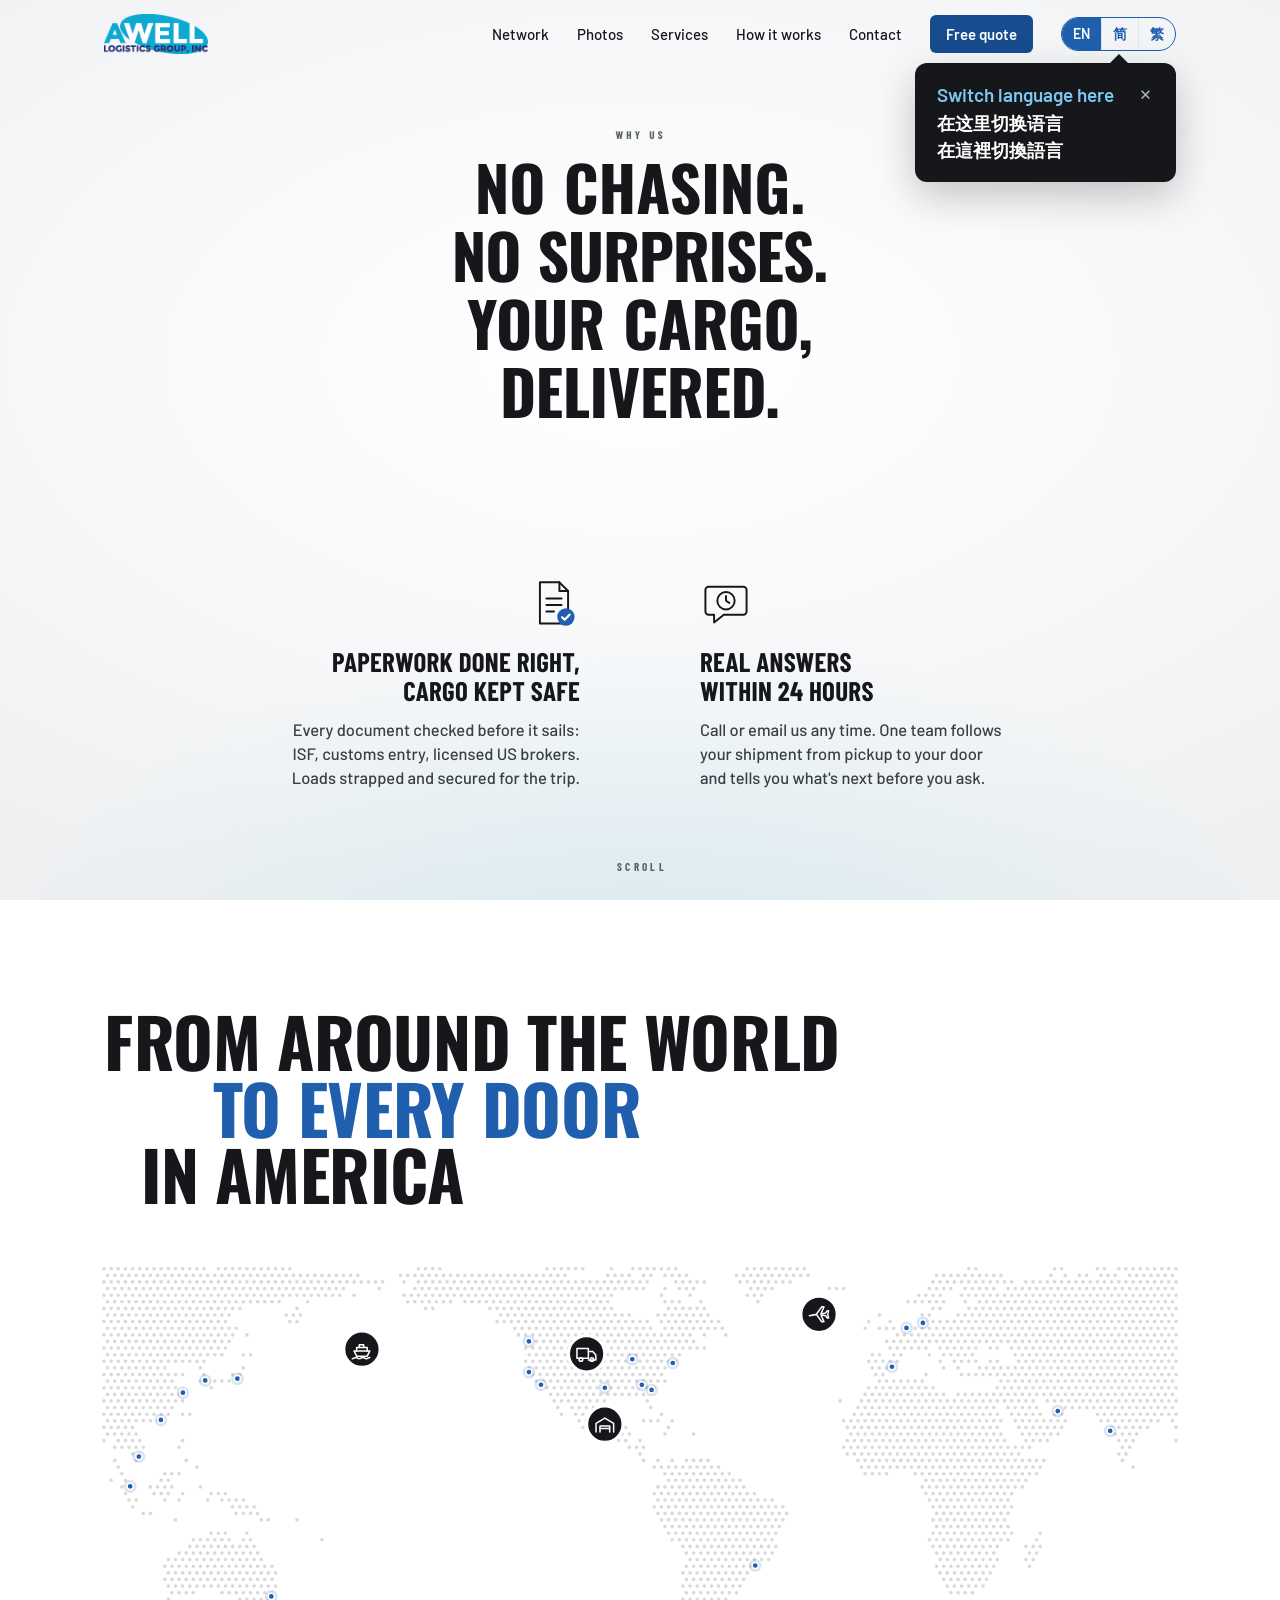
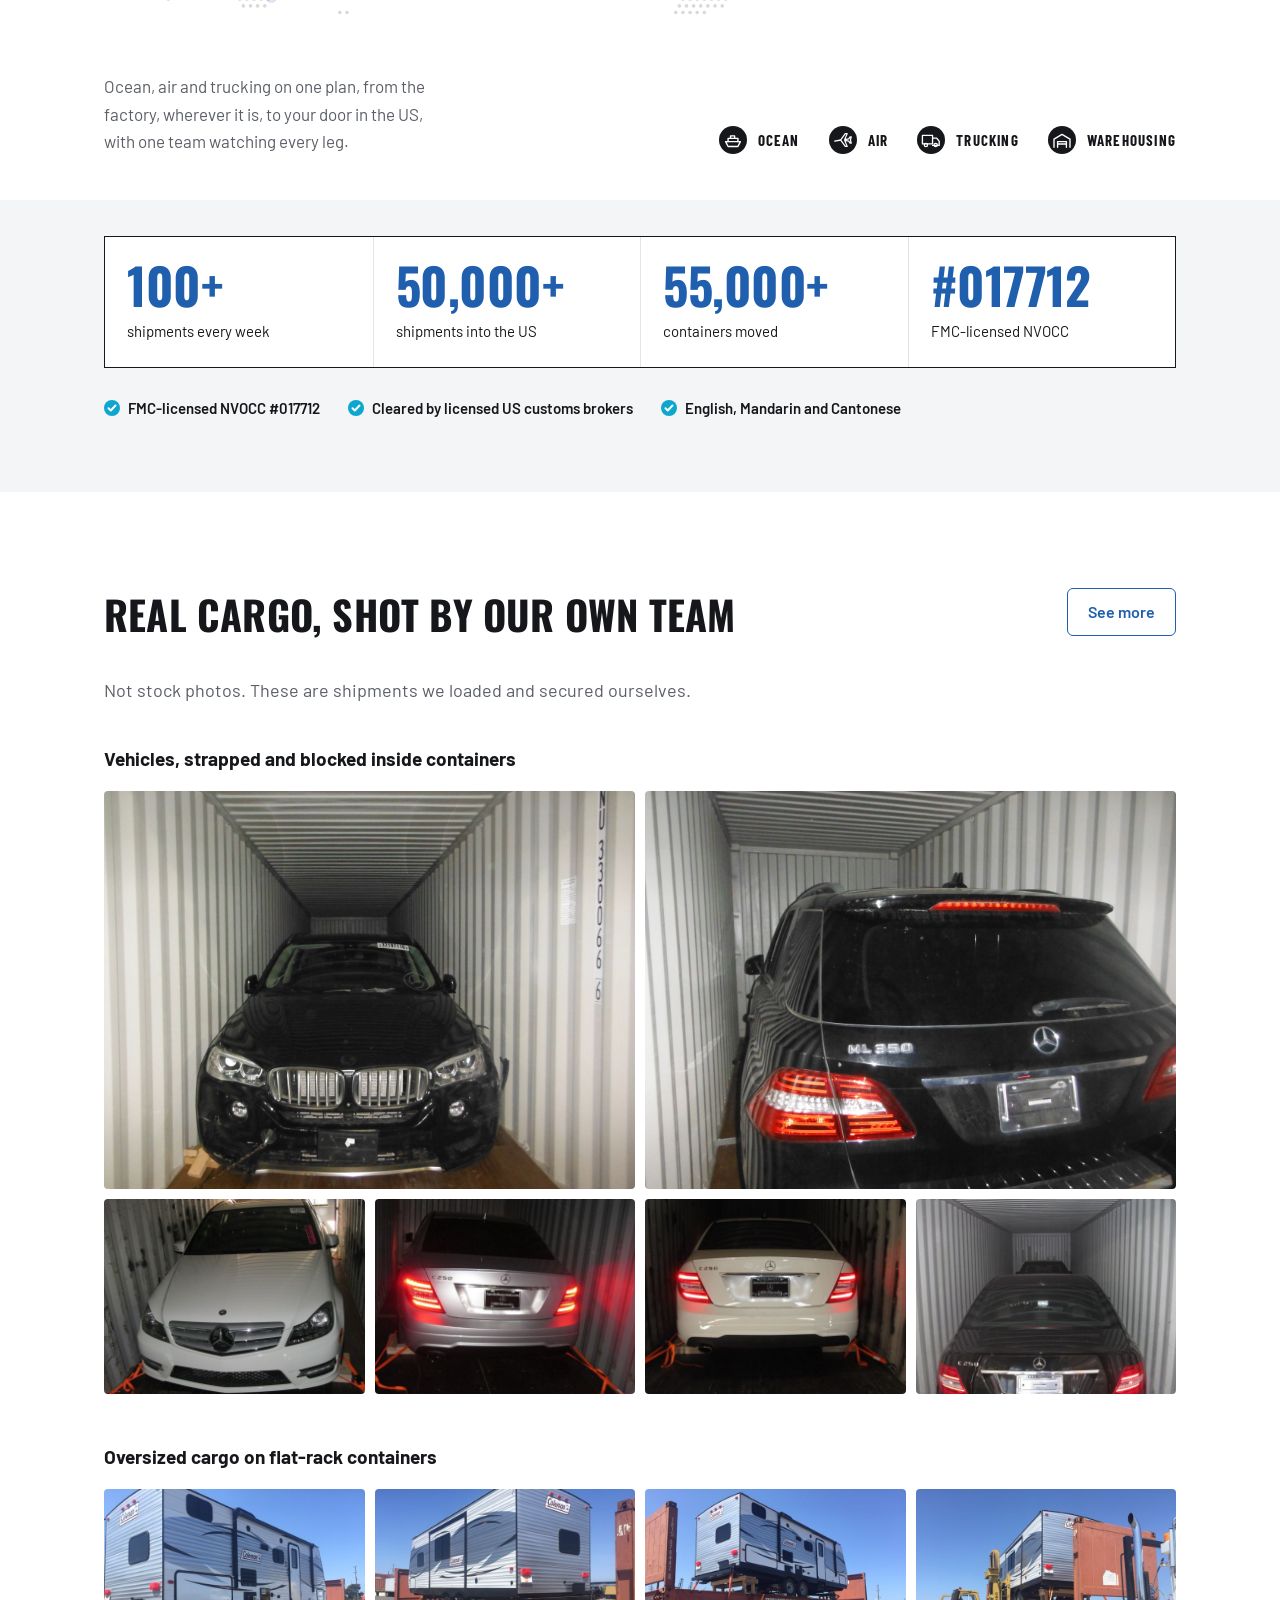
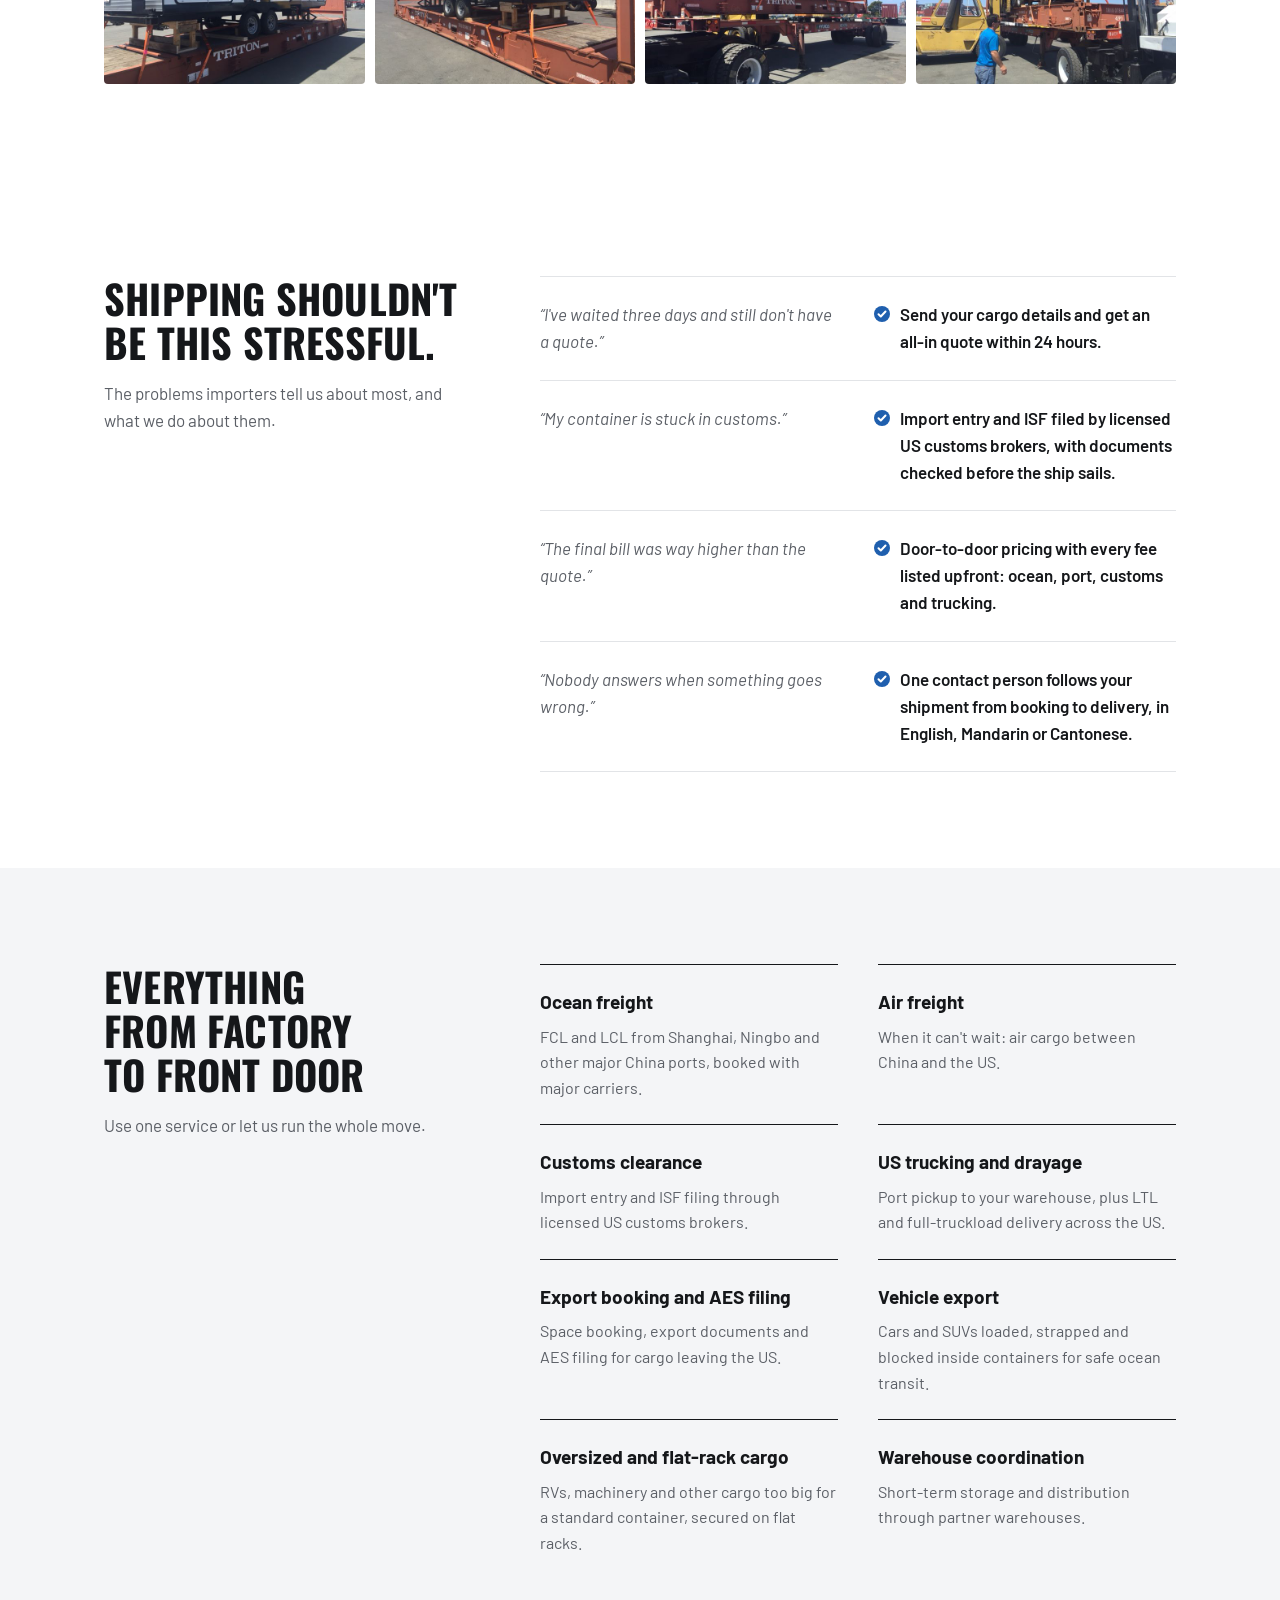
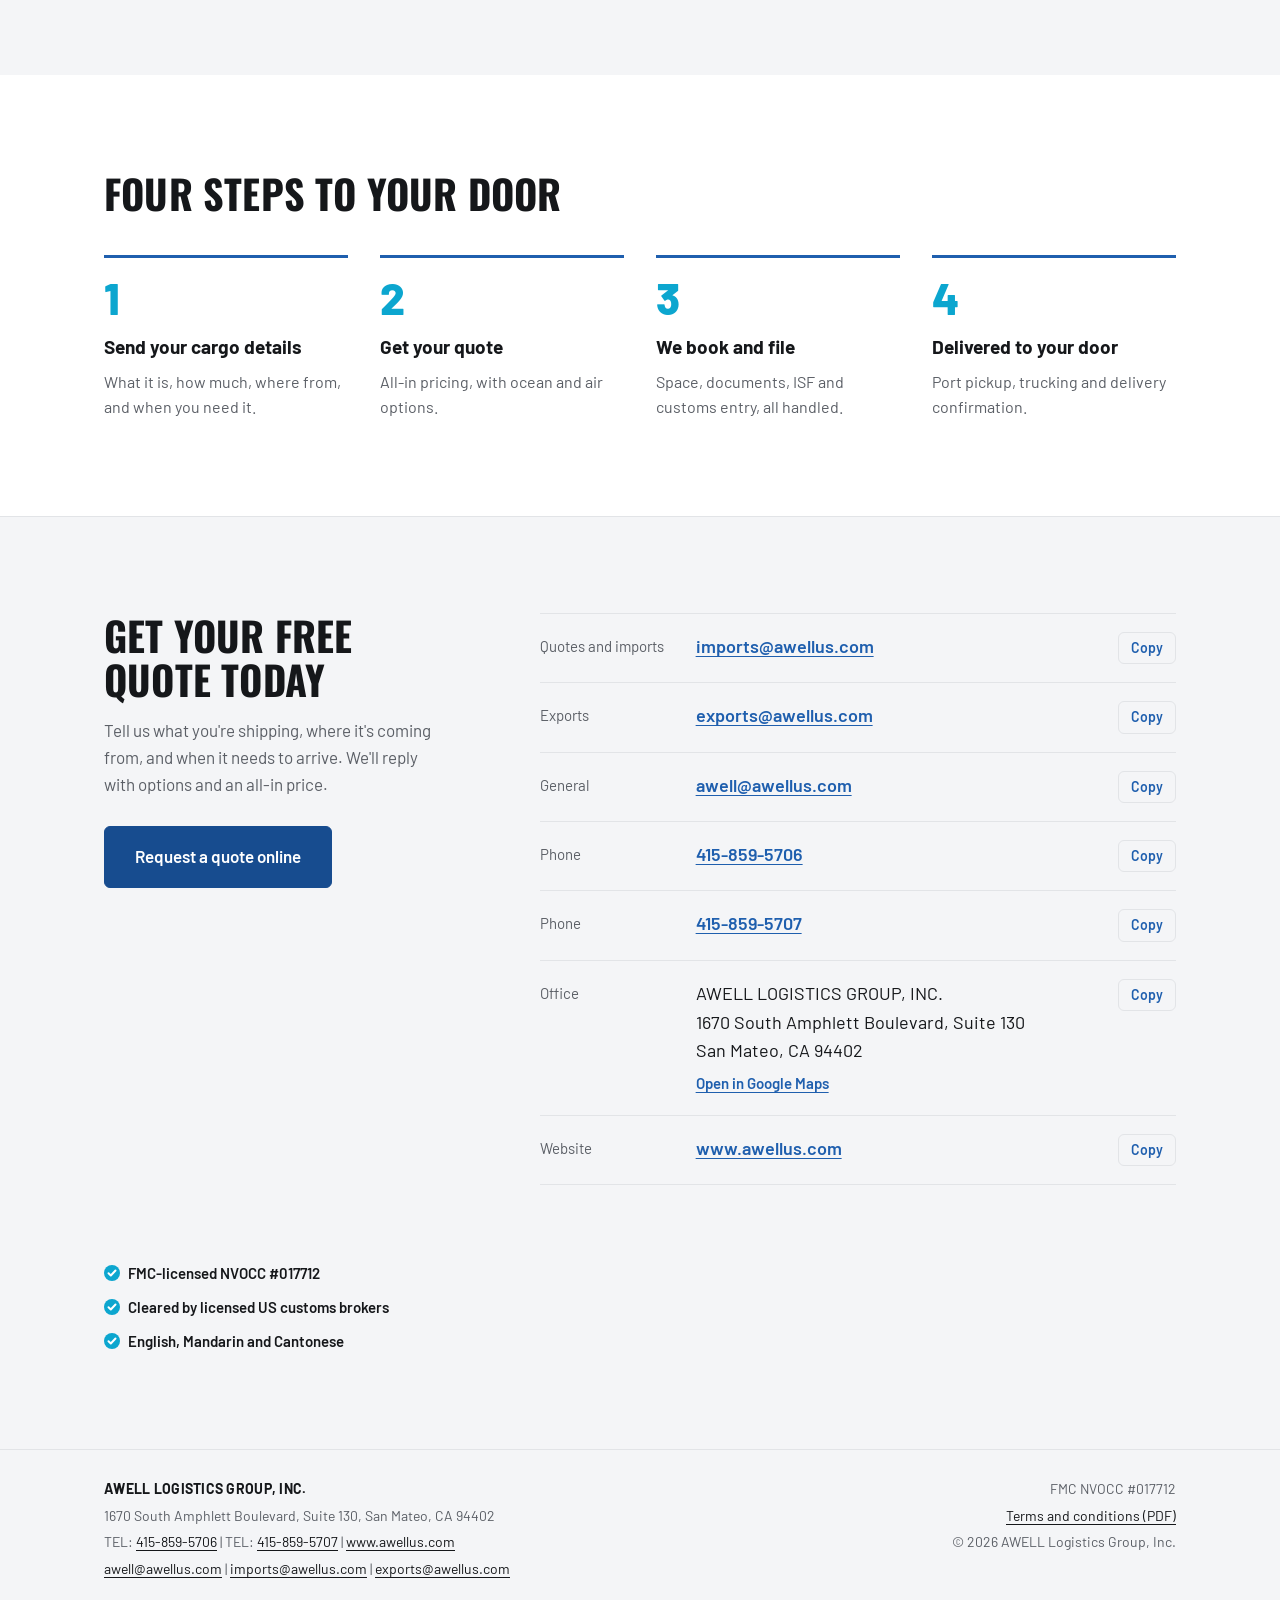
==== commit 36de1754: "Version 3: light theme, blue accents, routes from around the world" ====
--- a/index.html
+++ b/index.html
@@ -4,7 +4,7 @@
   <meta charset="utf-8">
   <meta name="viewport" content="width=device-width, initial-scale=1, viewport-fit=cover">
   <title>AWELL Logistics Group | No chasing. No surprises. Your cargo, delivered.</title>
-  <meta name="description" content="Ocean, air, customs clearance and US trucking from Asia to your door. Documents checked before cargo sails, one team following every shipment, answers within 24 hours. FMC-licensed NVOCC in San Mateo, CA.">
+  <meta name="description" content="Ocean, air, customs clearance and US trucking from anywhere in the world to your door. Documents checked before cargo sails, one team following every shipment, answers within 24 hours. FMC-licensed NVOCC in San Mateo, CA.">
   <link rel="icon" href="favicon.svg" type="image/svg+xml">
   <link rel="preconnect" href="https://fonts.googleapis.com">
   <link rel="preconnect" href="https://fonts.gstatic.com" crossorigin>
@@ -44,7 +44,7 @@
 <header class="topbar">
   <div class="wrap topbar-inner">
     <a class="brand" href="#top" aria-label="AWELL Logistics Group home">
-      <img src="logo-light.png" alt="AWELL Logistics Group, Inc." width="117" height="45">
+      <img src="logo.png" alt="AWELL Logistics Group, Inc." width="117" height="45">
     </a>
     <nav class="nav" aria-label="Main">
       <a href="#network"><span class="en">Network</span><span class="zh">航线网络</span></a>
@@ -65,10 +65,13 @@
 <main id="top">
 
   <!-- ===== 首屏 =====
-       背景视频：hero.mp4（10 秒，无声）。播完停在最后一帧；翻走再翻回首屏时从头重播（network.js）。hero-poster.jpg 是视频加载出来之前先显示的第一帧。
-       换视频：把新文件也命名为 hero.mp4 覆盖即可；记得同时更新 hero-poster.jpg。 -->
+       现在是浅色背景（没有视频）。放视频的方法见下面背景那里的注释。 -->
   <section class="hero-frame" aria-label="AWELL Logistics Group">
-    <video class="bg" src="hero.mp4" poster="hero-poster.jpg" autoplay muted playsinline disablepictureinpicture preload="auto" aria-hidden="true"></video>
+    <div class="bg bg-placeholder" aria-hidden="true"></div>
+    <!-- 以后放浅色视频：把上面这一行换成下面这一行（去掉注释符号），视频文件放进文件夹并改好名字。
+         network.js 会自动选高清 / 标准版，卡了自动换。
+    <video class="bg" data-hd="hero-hd.mp4" data-sd="hero.mp4" poster="hero-poster.jpg" autoplay muted playsinline disablepictureinpicture preload="auto" aria-hidden="true"></video>
+    -->
     <div class="tint"></div>
     <div class="stage">
       <p class="eyebrow"><span><span class="en">Why us</span><span class="zh">为什么选择我们</span></span></p>
@@ -82,11 +85,11 @@
 
       <!-- 左：文件齐全、货物安全 -->
       <section class="feature f-left">
-        <svg class="icon" viewBox="0 0 48 48" fill="none" stroke="#F9F9F9" stroke-width="1.8" stroke-linecap="round" stroke-linejoin="round" aria-hidden="true">
+        <svg class="icon" viewBox="0 0 48 48" fill="none" stroke="#15171A" stroke-width="1.8" stroke-linecap="round" stroke-linejoin="round" aria-hidden="true">
           <path d="M11 4h18l8 8v30H11z"/><path d="M29 4v8h8"/>
           <path d="M17 19h14M17 25h14M17 31h7"/>
-          <circle cx="35" cy="36" r="8" fill="#F9F9F9" stroke="none"/>
-          <path d="M31.5 36.2l2.4 2.4 4.6-4.8" stroke="#101215" stroke-width="2"/>
+          <circle cx="35" cy="36" r="8" fill="#1F5FAE" stroke="none"/>
+          <path d="M31.5 36.2l2.4 2.4 4.6-4.8" stroke="#FFFFFF" stroke-width="2"/>
         </svg>
         <h2>
           <span class="en"><span class="ln">Paperwork done right, </span><span class="ln">cargo kept safe </span></span>
@@ -100,7 +103,7 @@
 
       <!-- 右：随时联系、24 小时内答复 -->
       <section class="feature f-right">
-        <svg class="icon" viewBox="0 0 48 48" fill="none" stroke="#F9F9F9" stroke-width="1.8" stroke-linecap="round" stroke-linejoin="round" aria-hidden="true">
+        <svg class="icon" viewBox="0 0 48 48" fill="none" stroke="#15171A" stroke-width="1.8" stroke-linecap="round" stroke-linejoin="round" aria-hidden="true">
           <path d="M8 8h32a3 3 0 0 1 3 3v20a3 3 0 0 1-3 3H22l-9 7v-7H8a3 3 0 0 1-3-3V11a3 3 0 0 1 3-3z"/>
           <circle cx="24" cy="21" r="8"/><path d="M24 16.5V21l3 2"/>
         </svg>
@@ -122,20 +125,20 @@
   <section class="network" id="network">
     <div class="wrap net-layout">
       <h2 class="net-title">
-        <span class="ln ln1"><span class="en">From across Asia</span><span class="zh">从亚洲各地出发</span></span>
+        <span class="ln ln1"><span class="en">From around the world</span><span class="zh">从世界各地出发</span></span>
         <span class="ln ln2"><span class="en">to every door</span><span class="zh">送到美国</span></span>
         <span class="ln ln3"><span class="en">in America</span><span class="zh">每一个门口</span></span>
       </h2>
       <div class="net-map">
-        <svg viewBox="0 0 1000 470" role="img" aria-label="Shipping routes from China, Vietnam, Thailand, Singapore, India, Korea and Japan to US ports, then trucking across the US">
-<path class="net-dots" d="M0 21.7h0M0 38.3h0M0 54.9h0M0 71.5h0M0 88.1h0M0 104.7h0M0 121.4h0M0 138h0M0 154.6h0M0 171.2h0M0 204.4h0M0 221.1h0M4.5 13.3h0M4.5 30h0M4.5 46.6h0M4.5 63.2h0M4.5 79.8h0M4.5 96.4h0M4.5 113.1h0M4.5 129.7h0M4.5 146.3h0M4.5 162.9h0M4.5 179.5h0M4.5 212.8h0M4.5 229.4h0M9 5h0M9 21.7h0M9 38.3h0M9 54.9h0M9 71.5h0M9 88.1h0M9 104.7h0M9 121.4h0M9 138h0M9 154.6h0M9 171.2h0M9 187.8h0M9 204.4h0M9 221.1h0M13.5 30h0M13.5 46.6h0M13.5 63.2h0M13.5 79.8h0M13.5 96.4h0M13.5 113.1h0M13.5 129.7h0M13.5 146.3h0M13.5 162.9h0M13.5 179.5h0M13.5 196.1h0M13.5 212.8h0M18 5h0M18 21.7h0M18 38.3h0M18 54.9h0M18 71.5h0M18 88.1h0M18 104.7h0M18 121.4h0M18 138h0M18 154.6h0M18 171.2h0M18 187.8h0M18 204.4h0M18 221.1h0M22.5 30h0M22.5 46.6h0M22.5 63.2h0M22.5 79.8h0M22.5 96.4h0M22.5 113.1h0M22.5 129.7h0M22.5 146.3h0M22.5 162.9h0M22.5 179.5h0M22.5 212.8h0M27 21.7h0M27 38.3h0M27 54.9h0M27 71.5h0M27 88.1h0M27 104.7h0M27 121.4h0M27 138h0M27 154.6h0M27 171.2h0M27 187.8h0M27 204.4h0M31.5 30h0M31.5 46.6h0M31.5 63.2h0M31.5 79.8h0M31.5 96.4h0M31.5 113.1h0M31.5 129.7h0M31.5 146.3h0M31.5 162.9h0M31.5 179.5h0M36 21.7h0M36 38.3h0M36 54.9h0M36 71.5h0M36 88.1h0M36 104.7h0M36 121.4h0M36 138h0M36 154.6h0M36 171.2h0M36 187.8h0M40.5 13.3h0M40.5 30h0M40.5 46.6h0M40.5 63.2h0M40.5 79.8h0M40.5 96.4h0M40.5 113.1h0M40.5 129.7h0M40.5 146.3h0M40.5 162.9h0M40.5 179.5h0M40.5 196.1h0M45 21.7h0M45 38.3h0M45 54.9h0M45 71.5h0M45 88.1h0M45 104.7h0M45 121.4h0M45 138h0M45 154.6h0M45 171.2h0M45 187.8h0M49.5 13.3h0M49.5 30h0M49.5 46.6h0M49.5 63.2h0M49.5 79.8h0M49.5 96.4h0M49.5 113.1h0M49.5 129.7h0M49.5 146.3h0M49.5 162.9h0M49.5 179.5h0M49.5 196.1h0M54 21.7h0M54 38.3h0M54 54.9h0M54 71.5h0M54 88.1h0M54 104.7h0M54 121.4h0M54 138h0M54 154.6h0M54 171.2h0M54 187.8h0M58.5 13.3h0M58.5 30h0M58.5 46.6h0M58.5 63.2h0M58.5 79.8h0M58.5 96.4h0M58.5 113.1h0M58.5 129.7h0M58.5 146.3h0M58.5 162.9h0M58.5 179.5h0M63 5h0M63 21.7h0M63 38.3h0M63 54.9h0M63 71.5h0M63 88.1h0M63 104.7h0M63 121.4h0M63 138h0M63 154.6h0M63 171.2h0M63 187.8h0M67.5 30h0M67.5 46.6h0M67.5 63.2h0M67.5 79.8h0M67.5 96.4h0M67.5 113.1h0M67.5 129.7h0M67.5 146.3h0M67.5 162.9h0M67.5 179.5h0M67.5 196.1h0M72 5h0M72 21.7h0M72 38.3h0M72 54.9h0M72 71.5h0M72 88.1h0M72 104.7h0M72 121.4h0M72 138h0M72 154.6h0M72 171.2h0M72 187.8h0M72 204.4h0M76.5 13.3h0M76.5 30h0M76.5 46.6h0M76.5 63.2h0M76.5 79.8h0M76.5 96.4h0M76.5 113.1h0M76.5 129.7h0M76.5 146.3h0M76.5 162.9h0M76.5 179.5h0M76.5 196.1h0M76.5 212.8h0M81 5h0M81 38.3h0M81 54.9h0M81 71.5h0M81 88.1h0M81 104.7h0M81 121.4h0M81 138h0M81 154.6h0M81 171.2h0M81 187.8h0M81 204.4h0M85.5 30h0M85.5 46.6h0M85.5 63.2h0M85.5 79.8h0M85.5 96.4h0M85.5 113.1h0M85.5 129.7h0M85.5 146.3h0M85.5 162.9h0M85.5 179.5h0M85.5 196.1h0M85.5 212.8h0M85.5 229.4h0M90 5h0M90 21.7h0M90 38.3h0M90 54.9h0M90 71.5h0M90 88.1h0M90 104.7h0M90 121.4h0M90 138h0M90 154.6h0M90 171.2h0M90 187.8h0M90 204.4h0M90 221.1h0M90 237.7h0M94.5 13.3h0M94.5 30h0M94.5 46.6h0M94.5 63.2h0M94.5 79.8h0M94.5 96.4h0M94.5 113.1h0M94.5 129.7h0M94.5 146.3h0M94.5 162.9h0M94.5 179.5h0M94.5 196.1h0M94.5 212.8h0M94.5 229.4h0M94.5 246h0M99 5h0M99 21.7h0M99 38.3h0M99 54.9h0M99 71.5h0M99 88.1h0M99 104.7h0M99 121.4h0M99 138h0M99 154.6h0M99 171.2h0M99 187.8h0M99 204.4h0M99 221.1h0M99 237.7h0M99 254.3h0M103.5 13.3h0M103.5 30h0M103.5 46.6h0M103.5 63.2h0M103.5 79.8h0M103.5 96.4h0M103.5 113.1h0M103.5 129.7h0M103.5 146.3h0M103.5 162.9h0M103.5 179.5h0M103.5 196.1h0M103.5 212.8h0M103.5 229.4h0M103.5 246h0M103.5 262.6h0M108 5h0M108 21.7h0M108 38.3h0M108 54.9h0M108 71.5h0M108 88.1h0M108 104.7h0M108 121.4h0M108 138h0M108 154.6h0M108 171.2h0M108 187.8h0M108 204.4h0M108 221.1h0M108 237.7h0M108 254.3h0M112.5 13.3h0M112.5 30h0M112.5 46.6h0M112.5 63.2h0M112.5 79.8h0M112.5 96.4h0M112.5 113.1h0M112.5 129.7h0M112.5 146.3h0M112.5 162.9h0M112.5 179.5h0M112.5 196.1h0M112.5 212.8h0M112.5 229.4h0M112.5 246h0M112.5 262.6h0M117 5h0M117 21.7h0M117 38.3h0M117 54.9h0M117 71.5h0M117 88.1h0M117 104.7h0M117 121.4h0M117 138h0M117 154.6h0M117 171.2h0M117 187.8h0M117 204.4h0M117 221.1h0M117 270.9h0M121.5 13.3h0M121.5 30h0M121.5 46.6h0M121.5 63.2h0M121.5 79.8h0M121.5 96.4h0M121.5 113.1h0M121.5 129.7h0M121.5 146.3h0M121.5 162.9h0M121.5 179.5h0M121.5 196.1h0M121.5 212.8h0M121.5 229.4h0M126 21.7h0M126 38.3h0M126 54.9h0M126 71.5h0M126 88.1h0M126 104.7h0M126 121.4h0M126 138h0M126 154.6h0M126 171.2h0M126 187.8h0M126 204.4h0M126 221.1h0M130.5 13.3h0M130.5 30h0M130.5 46.6h0M130.5 63.2h0M130.5 79.8h0M130.5 96.4h0M130.5 113.1h0M130.5 129.7h0M130.5 146.3h0M130.5 162.9h0M130.5 179.5h0M130.5 196.1h0M130.5 212.8h0M135 5h0M135 21.7h0M135 38.3h0M135 54.9h0M135 71.5h0M135 88.1h0M135 104.7h0M135 121.4h0M135 138h0M135 154.6h0M135 171.2h0M135 187.8h0M135 204.4h0M139.5 13.3h0M139.5 30h0M139.5 46.6h0M139.5 63.2h0M139.5 79.8h0M139.5 96.4h0M139.5 113.1h0M139.5 129.7h0M139.5 146.3h0M139.5 162.9h0M139.5 179.5h0M139.5 196.1h0M139.5 212.8h0M144 5h0M144 21.7h0M144 38.3h0M144 54.9h0M144 71.5h0M144 88.1h0M144 104.7h0M144 121.4h0M144 138h0M144 154.6h0M144 171.2h0M144 187.8h0M144 204.4h0M148.5 13.3h0M148.5 30h0M148.5 46.6h0M148.5 63.2h0M148.5 79.8h0M148.5 96.4h0M148.5 113.1h0M148.5 129.7h0M148.5 146.3h0M148.5 162.9h0M148.5 179.5h0M148.5 196.1h0M153 5h0M153 21.7h0M153 38.3h0M153 54.9h0M153 71.5h0M153 88.1h0M153 104.7h0M153 121.4h0M153 138h0M153 154.6h0M153 171.2h0M153 187.8h0M153 204.4h0M157.5 13.3h0M157.5 30h0M157.5 46.6h0M157.5 63.2h0M157.5 79.8h0M157.5 96.4h0M157.5 113.1h0M157.5 129.7h0M157.5 146.3h0M157.5 162.9h0M157.5 179.5h0M157.5 196.1h0M162 5h0M162 21.7h0M162 38.3h0M162 54.9h0M162 71.5h0M162 88.1h0M162 104.7h0M162 121.4h0M162 138h0M162 154.6h0M162 171.2h0M162 187.8h0M162 204.4h0M166.5 13.3h0M166.5 30h0M166.5 46.6h0M166.5 63.2h0M166.5 79.8h0M166.5 96.4h0M166.5 113.1h0M166.5 129.7h0M166.5 146.3h0M166.5 162.9h0M166.5 179.5h0M166.5 196.1h0M166.5 212.8h0M171 5h0M171 21.7h0M171 38.3h0M171 54.9h0M171 71.5h0M171 88.1h0M171 104.7h0M171 121.4h0M171 138h0M171 154.6h0M171 171.2h0M171 187.8h0M171 204.4h0M171 221.1h0M175.5 13.3h0M175.5 30h0M175.5 46.6h0M175.5 63.2h0M175.5 79.8h0M175.5 96.4h0M175.5 113.1h0M175.5 129.7h0M175.5 146.3h0M175.5 162.9h0M175.5 179.5h0M175.5 196.1h0M175.5 212.8h0M175.5 229.4h0M175.5 279.2h0M180 5h0M180 21.7h0M180 38.3h0M180 54.9h0M180 71.5h0M180 88.1h0M180 104.7h0M180 121.4h0M180 138h0M180 154.6h0M180 171.2h0M180 187.8h0M180 204.4h0M180 221.1h0M184.5 13.3h0M184.5 30h0M184.5 46.6h0M184.5 63.2h0M184.5 79.8h0M184.5 96.4h0M184.5 113.1h0M184.5 129.7h0M184.5 146.3h0M184.5 162.9h0M184.5 179.5h0M184.5 196.1h0M184.5 212.8h0M184.5 229.4h0M189 5h0M189 21.7h0M189 38.3h0M189 54.9h0M189 71.5h0M189 88.1h0M189 104.7h0M189 121.4h0M189 138h0M189 154.6h0M189 171.2h0M189 187.8h0M189 204.4h0M189 221.1h0M189 237.7h0M189 254.3h0M189 287.5h0M193.5 13.3h0M193.5 30h0M193.5 46.6h0M193.5 63.2h0M193.5 79.8h0M193.5 96.4h0M193.5 113.1h0M193.5 129.7h0M193.5 146.3h0M193.5 162.9h0M193.5 179.5h0M193.5 196.1h0M193.5 212.8h0M193.5 229.4h0M193.5 295.8h0M198 5h0M198 21.7h0M198 38.3h0M198 54.9h0M198 71.5h0M198 88.1h0M198 104.7h0M198 121.4h0M198 138h0M198 154.6h0M198 171.2h0M198 187.8h0M198 204.4h0M198 221.1h0M198 237.7h0M198 287.5h0M198 304.2h0M202.5 13.3h0M202.5 30h0M202.5 46.6h0M202.5 63.2h0M202.5 79.8h0M202.5 96.4h0M202.5 113.1h0M202.5 129.7h0M202.5 146.3h0M202.5 162.9h0M202.5 179.5h0M202.5 196.1h0M202.5 212.8h0M202.5 229.4h0M202.5 246h0M202.5 279.2h0M202.5 312.5h0M207 5h0M207 21.7h0M207 38.3h0M207 54.9h0M207 71.5h0M207 88.1h0M207 104.7h0M207 121.4h0M207 138h0M207 154.6h0M207 171.2h0M207 187.8h0M207 204.4h0M207 221.1h0M207 237.7h0M207 254.3h0M207 320.8h0M211.5 13.3h0M211.5 30h0M211.5 46.6h0M211.5 63.2h0M211.5 79.8h0M211.5 96.4h0M211.5 113.1h0M211.5 129.7h0M211.5 146.3h0M211.5 162.9h0M211.5 179.5h0M211.5 196.1h0M211.5 212.8h0M211.5 229.4h0M211.5 246h0M211.5 262.6h0M211.5 312.5h0M216 5h0M216 21.7h0M216 38.3h0M216 54.9h0M216 71.5h0M216 88.1h0M216 104.7h0M216 121.4h0M216 138h0M216 154.6h0M216 171.2h0M216 187.8h0M216 204.4h0M216 237.7h0M216 254.3h0M220.5 13.3h0M220.5 30h0M220.5 46.6h0M220.5 63.2h0M220.5 79.8h0M220.5 96.4h0M220.5 113.1h0M220.5 129.7h0M220.5 146.3h0M220.5 162.9h0M220.5 179.5h0M220.5 196.1h0M220.5 212.8h0M220.5 246h0M220.5 329.1h0M225 5h0M225 21.7h0M225 38.3h0M225 54.9h0M225 71.5h0M225 88.1h0M225 104.7h0M225 121.4h0M225 138h0M225 154.6h0M225 171.2h0M225 187.8h0M225 204.4h0M225 237.7h0M225 254.3h0M229.5 13.3h0M229.5 30h0M229.5 46.6h0M229.5 63.2h0M229.5 79.8h0M229.5 96.4h0M229.5 113.1h0M229.5 129.7h0M229.5 146.3h0M229.5 162.9h0M229.5 179.5h0M229.5 196.1h0M229.5 295.8h0M234 5h0M234 21.7h0M234 38.3h0M234 54.9h0M234 71.5h0M234 88.1h0M234 104.7h0M234 121.4h0M234 138h0M234 154.6h0M234 171.2h0M234 187.8h0M234 204.4h0M234 221.1h0M234 304.2h0M238.5 13.3h0M238.5 30h0M238.5 46.6h0M238.5 63.2h0M238.5 79.8h0M238.5 96.4h0M238.5 113.1h0M238.5 129.7h0M238.5 146.3h0M238.5 162.9h0M238.5 179.5h0M238.5 196.1h0M238.5 295.8h0M238.5 312.5h0M243 5h0M243 21.7h0M243 38.3h0M243 54.9h0M243 71.5h0M243 88.1h0M243 104.7h0M243 121.4h0M243 138h0M243 154.6h0M243 171.2h0M243 187.8h0M243 204.4h0M243 304.2h0M243 337.4h0M247.5 13.3h0M247.5 30h0M247.5 46.6h0M247.5 63.2h0M247.5 79.8h0M247.5 96.4h0M247.5 113.1h0M247.5 129.7h0M247.5 146.3h0M247.5 162.9h0M247.5 179.5h0M247.5 196.1h0M247.5 295.8h0M247.5 312.5h0M247.5 395.6h0M247.5 412.2h0M252 5h0M252 21.7h0M252 38.3h0M252 54.9h0M252 71.5h0M252 88.1h0M252 104.7h0M252 121.4h0M252 138h0M252 154.6h0M252 171.2h0M252 187.8h0M252 204.4h0M252 287.5h0M252 304.2h0M252 337.4h0M252 403.9h0M252 420.5h0M256.5 13.3h0M256.5 30h0M256.5 46.6h0M256.5 63.2h0M256.5 79.8h0M256.5 96.4h0M256.5 113.1h0M256.5 129.7h0M256.5 146.3h0M256.5 162.9h0M256.5 179.5h0M256.5 196.1h0M256.5 279.2h0M256.5 295.8h0M256.5 312.5h0M256.5 395.6h0M256.5 412.2h0M256.5 428.8h0M256.5 445.4h0M261 5h0M261 21.7h0M261 38.3h0M261 54.9h0M261 71.5h0M261 88.1h0M261 104.7h0M261 121.4h0M261 138h0M261 154.6h0M261 171.2h0M261 187.8h0M261 304.2h0M261 403.9h0M261 420.5h0M261 437.1h0M265.5 13.3h0M265.5 30h0M265.5 46.6h0M265.5 63.2h0M265.5 79.8h0M265.5 96.4h0M265.5 113.1h0M265.5 129.7h0M265.5 146.3h0M265.5 162.9h0M265.5 179.5h0M265.5 196.1h0M265.5 262.6h0M265.5 279.2h0M265.5 395.6h0M265.5 412.2h0M265.5 428.8h0M265.5 445.4h0M270 5h0M270 21.7h0M270 38.3h0M270 54.9h0M270 71.5h0M270 88.1h0M270 104.7h0M270 121.4h0M270 171.2h0M270 187.8h0M270 254.3h0M270 387.2h0M270 403.9h0M270 420.5h0M270 437.1h0M274.5 13.3h0M274.5 30h0M274.5 46.6h0M274.5 63.2h0M274.5 79.8h0M274.5 96.4h0M274.5 113.1h0M274.5 129.7h0M274.5 146.3h0M274.5 162.9h0M274.5 179.5h0M274.5 229.4h0M274.5 246h0M274.5 312.5h0M274.5 395.6h0M274.5 412.2h0M274.5 428.8h0M279 5h0M279 21.7h0M279 38.3h0M279 54.9h0M279 71.5h0M279 88.1h0M279 104.7h0M279 121.4h0M279 138h0M279 171.2h0M279 304.2h0M279 320.8h0M279 387.2h0M279 403.9h0M279 420.5h0M279 437.1h0M283.5 13.3h0M283.5 30h0M283.5 46.6h0M283.5 63.2h0M283.5 79.8h0M283.5 96.4h0M283.5 113.1h0M283.5 129.7h0M283.5 262.6h0M283.5 378.9h0M283.5 395.6h0M283.5 412.2h0M283.5 428.8h0M288 5h0M288 21.7h0M288 38.3h0M288 54.9h0M288 71.5h0M288 88.1h0M288 104.7h0M288 121.4h0M288 337.4h0M288 370.6h0M288 387.2h0M288 403.9h0M288 420.5h0M288 437.1h0M292.5 13.3h0M292.5 30h0M292.5 46.6h0M292.5 63.2h0M292.5 79.8h0M292.5 96.4h0M292.5 113.1h0M292.5 129.7h0M292.5 295.8h0M292.5 378.9h0M292.5 395.6h0M292.5 412.2h0M292.5 428.8h0M297 5h0M297 21.7h0M297 38.3h0M297 54.9h0M297 71.5h0M297 88.1h0M297 104.7h0M297 121.4h0M297 138h0M297 270.9h0M297 370.6h0M297 387.2h0M297 403.9h0M297 420.5h0M297 437.1h0M301.5 13.3h0M301.5 30h0M301.5 46.6h0M301.5 63.2h0M301.5 79.8h0M301.5 96.4h0M301.5 113.1h0M301.5 129.7h0M301.5 146.3h0M301.5 362.3h0M301.5 378.9h0M301.5 395.6h0M301.5 412.2h0M301.5 428.8h0M306 5h0M306 21.7h0M306 38.3h0M306 54.9h0M306 71.5h0M306 88.1h0M306 104.7h0M306 121.4h0M306 154.6h0M306 370.6h0M306 387.2h0M306 403.9h0M306 420.5h0M310.5 13.3h0M310.5 30h0M310.5 46.6h0M310.5 63.2h0M310.5 79.8h0M310.5 96.4h0M310.5 113.1h0M310.5 129.7h0M310.5 362.3h0M310.5 378.9h0M310.5 395.6h0M310.5 412.2h0M310.5 428.8h0M315 5h0M315 21.7h0M315 38.3h0M315 54.9h0M315 71.5h0M315 88.1h0M315 104.7h0M315 121.4h0M315 370.6h0M315 387.2h0M315 403.9h0M315 420.5h0M319.5 13.3h0M319.5 30h0M319.5 46.6h0M319.5 63.2h0M319.5 79.8h0M319.5 96.4h0M319.5 113.1h0M319.5 362.3h0M319.5 378.9h0M319.5 395.6h0M319.5 412.2h0M319.5 428.8h0M324 5h0M324 21.7h0M324 38.3h0M324 54.9h0M324 71.5h0M324 88.1h0M324 104.7h0M324 121.4h0M324 154.6h0M324 304.2h0M324 354h0M324 370.6h0M324 387.2h0M324 403.9h0M324 420.5h0M328.5 13.3h0M328.5 30h0M328.5 46.6h0M328.5 63.2h0M328.5 79.8h0M328.5 96.4h0M328.5 113.1h0M328.5 312.5h0M328.5 329.1h0M328.5 362.3h0M328.5 378.9h0M328.5 395.6h0M328.5 412.2h0M328.5 428.8h0M333 5h0M333 21.7h0M333 38.3h0M333 54.9h0M333 71.5h0M333 88.1h0M333 104.7h0M333 154.6h0M333 320.8h0M333 354h0M333 370.6h0M333 387.2h0M333 403.9h0M333 420.5h0M333 437.1h0M337.5 13.3h0M337.5 30h0M337.5 46.6h0M337.5 63.2h0M337.5 79.8h0M337.5 96.4h0M337.5 113.1h0M337.5 312.5h0M337.5 378.9h0M337.5 395.6h0M337.5 412.2h0M337.5 428.8h0M342 5h0M342 21.7h0M342 38.3h0M342 54.9h0M342 71.5h0M342 88.1h0M342 104.7h0M342 154.6h0M342 320.8h0M342 370.6h0M342 387.2h0M342 403.9h0M342 420.5h0M342 437.1h0M346.5 13.3h0M346.5 30h0M346.5 46.6h0M346.5 79.8h0M346.5 96.4h0M346.5 146.3h0M346.5 312.5h0M346.5 329.1h0M346.5 378.9h0M346.5 395.6h0M346.5 412.2h0M346.5 428.8h0M346.5 445.4h0M351 5h0M351 21.7h0M351 38.3h0M351 54.9h0M351 88.1h0M351 320.8h0M351 387.2h0M351 403.9h0M351 420.5h0M351 437.1h0M351 453.7h0M355.5 13.3h0M355.5 30h0M355.5 46.6h0M355.5 79.8h0M355.5 146.3h0M355.5 329.1h0M355.5 378.9h0M355.5 395.6h0M355.5 412.2h0M355.5 428.8h0M355.5 445.4h0M360 5h0M360 21.7h0M360 38.3h0M360 121.4h0M360 320.8h0M360 337.4h0M360 354h0M360 370.6h0M360 387.2h0M360 403.9h0M360 420.5h0M360 437.1h0M360 453.7h0M364.5 13.3h0M364.5 30h0M364.5 46.6h0M364.5 79.8h0M364.5 329.1h0M364.5 362.3h0M364.5 378.9h0M364.5 395.6h0M364.5 412.2h0M364.5 428.8h0M364.5 445.4h0M364.5 462h0M369 5h0M369 21.7h0M369 38.3h0M369 121.4h0M369 320.8h0M369 370.6h0M369 387.2h0M369 403.9h0M369 420.5h0M369 437.1h0M369 453.7h0M373.5 13.3h0M373.5 30h0M373.5 46.6h0M373.5 329.1h0M373.5 378.9h0M373.5 395.6h0M373.5 412.2h0M373.5 428.8h0M373.5 445.4h0M373.5 462h0M378 5h0M378 21.7h0M378 38.3h0M378 337.4h0M378 387.2h0M378 403.9h0M378 420.5h0M378 437.1h0M378 453.7h0M382.5 13.3h0M382.5 30h0M382.5 46.6h0M382.5 113.1h0M382.5 329.1h0M382.5 395.6h0M382.5 412.2h0M382.5 428.8h0M382.5 445.4h0M387 5h0M387 21.7h0M387 38.3h0M387 387.2h0M387 403.9h0M387 420.5h0M387 437.1h0M387 453.7h0M391.5 13.3h0M391.5 30h0M391.5 46.6h0M391.5 345.7h0M391.5 395.6h0M391.5 412.2h0M391.5 428.8h0M391.5 445.4h0M396 5h0M396 21.7h0M396 38.3h0M396 403.9h0M396 420.5h0M396 437.1h0M400.5 13.3h0M400.5 30h0M400.5 46.6h0M400.5 412.2h0M400.5 428.8h0M405 5h0M405 21.7h0M405 38.3h0M405 420.5h0M409.5 13.3h0M409.5 30h0M409.5 46.6h0M414 5h0M414 21.7h0M414 38.3h0M418.5 13.3h0M418.5 30h0M418.5 63.2h0M418.5 79.8h0M423 5h0M423 21.7h0M423 38.3h0M423 71.5h0M423 337.4h0M427.5 13.3h0M427.5 30h0M427.5 63.2h0M432 21.7h0M432 38.3h0M432 54.9h0M432 71.5h0M436.5 13.3h0M436.5 30h0M436.5 63.2h0M441 21.7h0M441 38.3h0M441 54.9h0M445.5 13.3h0M445.5 30h0M450 21.7h0M450 38.3h0M450 54.9h0M454.5 13.3h0M454.5 30h0M454.5 46.6h0M459 21.7h0M459 38.3h0M463.5 13.3h0M463.5 30h0M463.5 46.6h0M468 21.7h0M468 38.3h0M472.5 30h0M472.5 46.6h0M477 21.7h0M477 38.3h0M481.5 13.3h0M481.5 30h0M486 21.7h0M486 38.3h0M490.5 13.3h0M490.5 30h0M495 21.7h0M495 38.3h0M499.5 13.3h0M499.5 30h0M499.5 462h0M504 21.7h0M504 38.3h0M508.5 13.3h0M508.5 30h0M513 21.7h0M522 21.7h0M531 21.7h0M535.5 30h0M540 21.7h0M571.5 13.3h0M571.5 30h0M576 38.3h0M576 71.5h0M580.5 13.3h0M580.5 30h0M580.5 46.6h0M585 21.7h0M585 38.3h0M585 54.9h0M589.5 13.3h0M589.5 30h0M589.5 46.6h0M594 5h0M594 21.7h0M594 38.3h0M594 54.9h0M598.5 13.3h0M598.5 30h0M598.5 46.6h0M598.5 63.2h0M603 5h0M603 21.7h0M603 38.3h0M603 54.9h0M607.5 13.3h0M607.5 30h0M607.5 46.6h0M612 5h0M612 21.7h0M612 38.3h0M612 54.9h0M616.5 13.3h0M616.5 30h0M616.5 46.6h0M621 5h0M621 21.7h0M621 38.3h0M625.5 13.3h0M625.5 30h0M630 21.7h0M630 38.3h0M634.5 13.3h0M634.5 30h0M639 21.7h0M639 38.3h0M643.5 13.3h0M643.5 30h0M643.5 46.6h0M648 21.7h0M648 38.3h0M652.5 13.3h0M652.5 30h0M652.5 46.6h0M657 21.7h0M657 38.3h0M661.5 13.3h0M661.5 30h0M661.5 46.6h0M666 21.7h0M666 38.3h0M670.5 13.3h0M670.5 30h0M670.5 46.6h0M675 21.7h0M675 38.3h0M679.5 13.3h0M679.5 30h0M679.5 46.6h0M684 21.7h0M684 38.3h0M688.5 13.3h0M688.5 30h0M688.5 46.6h0M693 21.7h0M693 38.3h0M693 54.9h0M697.5 13.3h0M697.5 30h0M697.5 46.6h0M697.5 63.2h0M702 21.7h0M702 38.3h0M702 54.9h0M702 71.5h0M706.5 13.3h0M706.5 30h0M706.5 46.6h0M706.5 63.2h0M711 21.7h0M711 38.3h0M711 54.9h0M711 71.5h0M715.5 13.3h0M715.5 30h0M715.5 46.6h0M715.5 63.2h0M715.5 79.8h0M720 21.7h0M720 38.3h0M720 54.9h0M720 71.5h0M724.5 13.3h0M724.5 30h0M724.5 46.6h0M724.5 63.2h0M724.5 79.8h0M729 21.7h0M729 38.3h0M729 54.9h0M729 71.5h0M729 88.1h0M733.5 13.3h0M733.5 30h0M733.5 46.6h0M733.5 63.2h0M733.5 79.8h0M733.5 96.4h0M738 21.7h0M738 38.3h0M738 54.9h0M738 71.5h0M738 88.1h0M738 104.7h0M738 121.4h0M738 138h0M742.5 13.3h0M742.5 30h0M742.5 46.6h0M742.5 63.2h0M742.5 79.8h0M742.5 96.4h0M742.5 113.1h0M742.5 129.7h0M747 21.7h0M747 38.3h0M747 54.9h0M747 71.5h0M747 88.1h0M747 104.7h0M747 121.4h0M747 138h0M751.5 13.3h0M751.5 30h0M751.5 46.6h0M751.5 63.2h0M751.5 79.8h0M751.5 96.4h0M751.5 113.1h0M751.5 129.7h0M751.5 146.3h0M756 21.7h0M756 38.3h0M756 54.9h0M756 71.5h0M756 88.1h0M756 104.7h0M756 121.4h0M756 138h0M756 154.6h0M760.5 13.3h0M760.5 30h0M760.5 46.6h0M760.5 63.2h0M760.5 79.8h0M760.5 96.4h0M760.5 113.1h0M760.5 129.7h0M760.5 146.3h0M765 5h0M765 21.7h0M765 38.3h0M765 54.9h0M765 71.5h0M765 88.1h0M765 104.7h0M765 121.4h0M765 138h0M765 154.6h0M769.5 13.3h0M769.5 30h0M769.5 46.6h0M769.5 63.2h0M769.5 79.8h0M769.5 96.4h0M769.5 113.1h0M769.5 129.7h0M769.5 146.3h0M769.5 162.9h0M774 5h0M774 21.7h0M774 38.3h0M774 54.9h0M774 71.5h0M774 88.1h0M774 104.7h0M774 121.4h0M774 138h0M774 154.6h0M778.5 13.3h0M778.5 30h0M778.5 46.6h0M778.5 63.2h0M778.5 79.8h0M778.5 96.4h0M778.5 113.1h0M778.5 129.7h0M778.5 146.3h0M778.5 162.9h0M778.5 179.5h0M783 5h0M783 21.7h0M783 38.3h0M783 54.9h0M783 71.5h0M783 88.1h0M783 104.7h0M783 121.4h0M783 138h0M783 154.6h0M783 171.2h0M783 187.8h0M787.5 13.3h0M787.5 30h0M787.5 46.6h0M787.5 63.2h0M787.5 79.8h0M787.5 96.4h0M787.5 113.1h0M787.5 129.7h0M787.5 146.3h0M787.5 162.9h0M787.5 179.5h0M787.5 196.1h0M792 5h0M792 21.7h0M792 38.3h0M792 54.9h0M792 71.5h0M792 88.1h0M792 104.7h0M792 121.4h0M792 138h0M792 154.6h0M792 171.2h0M792 187.8h0M792 204.4h0M796.5 13.3h0M796.5 30h0M796.5 46.6h0M796.5 63.2h0M796.5 79.8h0M796.5 96.4h0M796.5 113.1h0M796.5 129.7h0M796.5 146.3h0M796.5 162.9h0M796.5 179.5h0M801 5h0M801 38.3h0M801 54.9h0M801 71.5h0M801 88.1h0M801 104.7h0M801 121.4h0M801 138h0M801 154.6h0M801 171.2h0M801 187.8h0M805.5 13.3h0M805.5 30h0M805.5 46.6h0M805.5 63.2h0M805.5 79.8h0M805.5 96.4h0M805.5 113.1h0M805.5 129.7h0M805.5 146.3h0M805.5 162.9h0M805.5 179.5h0M805.5 196.1h0M810 5h0M810 21.7h0M810 38.3h0M810 54.9h0M810 71.5h0M810 88.1h0M810 104.7h0M810 121.4h0M810 138h0M810 154.6h0M810 171.2h0M810 187.8h0M810 204.4h0M814.5 30h0M814.5 46.6h0M814.5 63.2h0M814.5 79.8h0M814.5 96.4h0M814.5 113.1h0M814.5 129.7h0M814.5 146.3h0M814.5 162.9h0M814.5 179.5h0M814.5 196.1h0M814.5 212.8h0M819 21.7h0M819 38.3h0M819 54.9h0M819 71.5h0M819 88.1h0M819 104.7h0M819 121.4h0M819 138h0M819 154.6h0M819 171.2h0M819 187.8h0M819 204.4h0M819 221.1h0M823.5 30h0M823.5 46.6h0M823.5 63.2h0M823.5 79.8h0M823.5 96.4h0M823.5 113.1h0M823.5 129.7h0M823.5 146.3h0M823.5 162.9h0M823.5 179.5h0M823.5 196.1h0M823.5 212.8h0M828 21.7h0M828 38.3h0M828 54.9h0M828 71.5h0M828 88.1h0M828 104.7h0M828 121.4h0M828 138h0M828 154.6h0M828 171.2h0M828 187.8h0M828 204.4h0M828 221.1h0M832.5 30h0M832.5 46.6h0M832.5 63.2h0M832.5 79.8h0M832.5 96.4h0M832.5 113.1h0M832.5 129.7h0M832.5 146.3h0M832.5 162.9h0M832.5 179.5h0M832.5 196.1h0M832.5 212.8h0M832.5 229.4h0M837 21.7h0M837 38.3h0M837 54.9h0M837 71.5h0M837 88.1h0M837 104.7h0M837 121.4h0M837 138h0M837 154.6h0M837 171.2h0M837 187.8h0M837 204.4h0M837 221.1h0M841.5 13.3h0M841.5 30h0M841.5 46.6h0M841.5 63.2h0M841.5 79.8h0M841.5 96.4h0M841.5 113.1h0M841.5 129.7h0M841.5 146.3h0M841.5 162.9h0M841.5 179.5h0M841.5 212.8h0M841.5 229.4h0M846 5h0M846 21.7h0M846 38.3h0M846 54.9h0M846 71.5h0M846 88.1h0M846 104.7h0M846 121.4h0M846 138h0M846 154.6h0M846 171.2h0M846 221.1h0M850.5 13.3h0M850.5 30h0M850.5 46.6h0M850.5 63.2h0M850.5 79.8h0M850.5 96.4h0M850.5 113.1h0M850.5 129.7h0M850.5 146.3h0M850.5 162.9h0M850.5 179.5h0M850.5 229.4h0M855 5h0M855 21.7h0M855 38.3h0M855 71.5h0M855 88.1h0M855 104.7h0M855 121.4h0M855 138h0M855 154.6h0M855 171.2h0M859.5 13.3h0M859.5 30h0M859.5 63.2h0M859.5 79.8h0M859.5 96.4h0M859.5 113.1h0M859.5 129.7h0M859.5 146.3h0M859.5 162.9h0M859.5 229.4h0M864 21.7h0M864 38.3h0M864 71.5h0M864 88.1h0M864 104.7h0M864 121.4h0M864 138h0M864 154.6h0M864 171.2h0M864 237.7h0M868.5 13.3h0M868.5 30h0M868.5 63.2h0M868.5 79.8h0M868.5 96.4h0M868.5 113.1h0M868.5 129.7h0M868.5 146.3h0M868.5 162.9h0M868.5 179.5h0M868.5 229.4h0M873 21.7h0M873 71.5h0M873 88.1h0M873 104.7h0M873 121.4h0M873 138h0M873 154.6h0M873 171.2h0M873 221.1h0M873 237.7h0M877.5 13.3h0M877.5 30h0M877.5 79.8h0M877.5 96.4h0M877.5 113.1h0M877.5 129.7h0M877.5 146.3h0M877.5 162.9h0M877.5 212.8h0M877.5 229.4h0M877.5 246h0M882 5h0M882 21.7h0M882 71.5h0M882 88.1h0M882 104.7h0M882 121.4h0M882 138h0M882 154.6h0M882 171.2h0M882 237.7h0M886.5 79.8h0M886.5 96.4h0M886.5 113.1h0M886.5 129.7h0M886.5 146.3h0M886.5 162.9h0M886.5 246h0M891 5h0M891 21.7h0M891 71.5h0M891 88.1h0M891 104.7h0M891 121.4h0M891 138h0M891 154.6h0M891 171.2h0M891 237.7h0M891 254.3h0M895.5 13.3h0M895.5 30h0M895.5 79.8h0M895.5 96.4h0M895.5 113.1h0M895.5 129.7h0M895.5 146.3h0M895.5 162.9h0M895.5 246h0M895.5 262.6h0M900 5h0M900 21.7h0M900 71.5h0M900 88.1h0M900 104.7h0M900 121.4h0M900 138h0M900 154.6h0M900 171.2h0M904.5 13.3h0M904.5 79.8h0M904.5 96.4h0M904.5 113.1h0M904.5 129.7h0M904.5 146.3h0M904.5 162.9h0M904.5 179.5h0M909 5h0M909 88.1h0M909 104.7h0M909 121.4h0M909 138h0M909 154.6h0M909 187.8h0M909 270.9h0M909 320.8h0M913.5 96.4h0M913.5 113.1h0M913.5 129.7h0M913.5 146.3h0M913.5 162.9h0M913.5 262.6h0M913.5 312.5h0M913.5 329.1h0M918 5h0M918 71.5h0M918 88.1h0M918 104.7h0M918 121.4h0M918 138h0M918 154.6h0M918 304.2h0M918 320.8h0M918 337.4h0M922.5 30h0M922.5 46.6h0M922.5 79.8h0M922.5 96.4h0M922.5 113.1h0M922.5 129.7h0M922.5 146.3h0M922.5 212.8h0M922.5 279.2h0M922.5 295.8h0M922.5 312.5h0M922.5 329.1h0M922.5 345.7h0M927 5h0M927 54.9h0M927 71.5h0M927 88.1h0M927 104.7h0M927 121.4h0M927 270.9h0M927 287.5h0M927 304.2h0M927 320.8h0M927 337.4h0M927 354h0M931.5 30h0M931.5 46.6h0M931.5 63.2h0M931.5 79.8h0M931.5 96.4h0M931.5 113.1h0M931.5 129.7h0M931.5 262.6h0M931.5 279.2h0M931.5 295.8h0M931.5 312.5h0M931.5 329.1h0M931.5 345.7h0M931.5 362.3h0M936 5h0M936 54.9h0M936 71.5h0M936 88.1h0M936 104.7h0M936 121.4h0M936 270.9h0M936 287.5h0M936 304.2h0M936 320.8h0M936 337.4h0M936 354h0M940.5 13.3h0M940.5 30h0M940.5 46.6h0M940.5 63.2h0M940.5 79.8h0M940.5 96.4h0M940.5 113.1h0M940.5 262.6h0M940.5 279.2h0M940.5 295.8h0M940.5 312.5h0M940.5 329.1h0M940.5 345.7h0M940.5 362.3h0M940.5 462h0M945 5h0M945 21.7h0M945 54.9h0M945 71.5h0M945 88.1h0M945 104.7h0M945 121.4h0M945 221.1h0M945 270.9h0M945 287.5h0M945 304.2h0M945 320.8h0M945 337.4h0M945 354h0M945 370.6h0M945 453.7h0M949.5 13.3h0M949.5 30h0M949.5 46.6h0M949.5 63.2h0M949.5 79.8h0M949.5 96.4h0M949.5 113.1h0M949.5 262.6h0M949.5 279.2h0M949.5 295.8h0M949.5 312.5h0M949.5 329.1h0M949.5 345.7h0M949.5 362.3h0M949.5 412.2h0M949.5 428.8h0M949.5 445.4h0M949.5 462h0M954 21.7h0M954 38.3h0M954 54.9h0M954 71.5h0M954 88.1h0M954 104.7h0M954 221.1h0M954 254.3h0M954 270.9h0M954 287.5h0M954 304.2h0M954 320.8h0M954 337.4h0M954 354h0M954 370.6h0M954 387.2h0M954 403.9h0M954 420.5h0M954 437.1h0M954 453.7h0M958.5 30h0M958.5 63.2h0M958.5 79.8h0M958.5 113.1h0M958.5 262.6h0M958.5 279.2h0M958.5 295.8h0M958.5 312.5h0M958.5 329.1h0M958.5 345.7h0M958.5 362.3h0M958.5 378.9h0M958.5 395.6h0M958.5 412.2h0M958.5 428.8h0M958.5 445.4h0M958.5 462h0M963 21.7h0M963 38.3h0M963 71.5h0M963 88.1h0M963 104.7h0M963 270.9h0M963 287.5h0M963 304.2h0M963 320.8h0M963 337.4h0M963 354h0M963 370.6h0M963 387.2h0M963 403.9h0M963 420.5h0M963 437.1h0M963 453.7h0M967.5 63.2h0M967.5 79.8h0M967.5 96.4h0M967.5 262.6h0M967.5 279.2h0M967.5 295.8h0M967.5 312.5h0M967.5 329.1h0M967.5 345.7h0M967.5 362.3h0M967.5 378.9h0M967.5 395.6h0M967.5 412.2h0M967.5 428.8h0M967.5 445.4h0M967.5 462h0M972 21.7h0M972 54.9h0M972 71.5h0M972 88.1h0M972 104.7h0M972 270.9h0M972 287.5h0M972 304.2h0M972 320.8h0M972 337.4h0M972 354h0M972 370.6h0M972 387.2h0M972 403.9h0M972 420.5h0M972 437.1h0M972 453.7h0M976.5 63.2h0M976.5 79.8h0M976.5 113.1h0M976.5 262.6h0M976.5 279.2h0M976.5 295.8h0M976.5 312.5h0M976.5 329.1h0M976.5 345.7h0M976.5 362.3h0M976.5 378.9h0M976.5 395.6h0M976.5 412.2h0M976.5 428.8h0M976.5 445.4h0M976.5 462h0M981 21.7h0M981 71.5h0M981 88.1h0M981 270.9h0M981 287.5h0M981 304.2h0M981 320.8h0M981 337.4h0M981 354h0M981 370.6h0M981 387.2h0M981 403.9h0M981 420.5h0M981 437.1h0M981 453.7h0M985.5 63.2h0M985.5 79.8h0M985.5 262.6h0M985.5 279.2h0M985.5 295.8h0M985.5 312.5h0M985.5 329.1h0M985.5 345.7h0M985.5 362.3h0M985.5 378.9h0M985.5 395.6h0M985.5 412.2h0M985.5 428.8h0M985.5 445.4h0M985.5 462h0M990 71.5h0M990 88.1h0M990 270.9h0M990 287.5h0M990 304.2h0M990 320.8h0M990 337.4h0M990 354h0M990 370.6h0M990 387.2h0M990 403.9h0M990 420.5h0M990 437.1h0M990 453.7h0M994.5 79.8h0M994.5 279.2h0M994.5 295.8h0M994.5 312.5h0M994.5 329.1h0M994.5 345.7h0M994.5 362.3h0M994.5 378.9h0M994.5 395.6h0M994.5 412.2h0M994.5 428.8h0M994.5 445.4h0M994.5 462h0M999 287.5h0M999 304.2h0M999 320.8h0M999 337.4h0M999 354h0M999 370.6h0M999 387.2h0M999 403.9h0M999 420.5h0M999 437.1h0M999 453.7h0"/>
-<g class="net-routes"><path style="--i:0" class="net-route r-sea" d="M278 171.2Q518.5 10.5 759 160.5" pathLength="1"/><path style="--i:1" class="net-route r-sea" d="M248.4 207.7Q503.7 10.5 759 160.5" pathLength="1"/><path style="--i:2" class="net-route r-sea" d="M218.8 256.8Q480.8 -31.5 742.8 143.5" pathLength="1"/><path style="--i:3" class="net-route r-sea" d="M207.2 296.7Q483.1 -14.5 759 160.5" pathLength="1"/><path style="--i:4" class="net-route r-sea" d="M83.6 222.4Q421.3 -39.5 759 160.5" pathLength="1"/><path style="--i:5" class="net-route r-sea" d="M308 154.8Q525.4 -17.6 742.8 102.4" pathLength="1"/><path style="--i:6" class="net-route r-air" d="M351.2 152.3Q616.4 -48.7 881.6 126.3" pathLength="1"/><path style="--i:7" class="net-route r-air" d="M194.4 244.7Q565.2 -78.7 936 131.3" pathLength="1"/><path style="--i:8" class="net-route r-land" d="M759 160.5Q820.3 92.3 881.6 126.3" pathLength="1"/><path style="--i:9" class="net-route r-land" d="M759 160.5Q801.9 144.5 844.8 164.5" pathLength="1"/><path style="--i:10" class="net-route r-land" d="M881.6 126.3Q908.8 114.3 936 131.3" pathLength="1"/><path style="--i:11" class="net-route r-land" d="M844.8 164.5Q869.6 150.7 894.4 160.7" pathLength="1"/></g>
-<g class="net-points"><g style="--i:0" class="net-pt" transform="translate(83.6 222.4)"><circle class="pt-ring" r="7"/><circle class="pt-core" r="3.4"/></g><g style="--i:1" class="net-pt" transform="translate(194.4 244.7)"><circle class="pt-ring" r="7"/><circle class="pt-core" r="3.4"/></g><g style="--i:2" class="net-pt" transform="translate(207.2 296.7)"><circle class="pt-ring" r="7"/><circle class="pt-core" r="3.4"/></g><g style="--i:3" class="net-pt" transform="translate(218.8 256.8)"><circle class="pt-ring" r="7"/><circle class="pt-core" r="3.4"/></g><g style="--i:4" class="net-pt" transform="translate(248.4 207.7)"><circle class="pt-ring" r="7"/><circle class="pt-core" r="3.4"/></g><g style="--i:5" class="net-pt" transform="translate(278 171.2)"><circle class="pt-ring" r="7"/><circle class="pt-core" r="3.4"/></g><g style="--i:6" class="net-pt" transform="translate(308 154.8)"><circle class="pt-ring" r="7"/><circle class="pt-core" r="3.4"/></g><g style="--i:7" class="net-pt" transform="translate(351.2 152.3)"><circle class="pt-ring" r="7"/><circle class="pt-core" r="3.4"/></g><g style="--i:8" class="net-pt" transform="translate(742.8 102.4)"><circle class="pt-ring" r="7"/><circle class="pt-core" r="3.4"/></g><g style="--i:9" class="net-pt" transform="translate(742.8 143.5)"><circle class="pt-ring" r="7"/><circle class="pt-core" r="3.4"/></g><g style="--i:10" class="net-pt" transform="translate(759 160.5)"><circle class="pt-ring" r="7"/><circle class="pt-core" r="3.4"/></g><g style="--i:11" class="net-pt" transform="translate(844.8 164.5)"><circle class="pt-ring" r="7"/><circle class="pt-core" r="3.4"/></g><g style="--i:12" class="net-pt" transform="translate(881.6 126.3)"><circle class="pt-ring" r="7"/><circle class="pt-core" r="3.4"/></g><g style="--i:13" class="net-pt" transform="translate(894.4 160.7)"><circle class="pt-ring" r="7"/><circle class="pt-core" r="3.4"/></g><g style="--i:14" class="net-pt" transform="translate(936 131.3)"><circle class="pt-ring" r="7"/><circle class="pt-core" r="3.4"/></g></g>
-<g style="--i:0" class="net-badges"><g style="--i:1" class="net-badge b-ship" transform="translate(518.5 88.2)"><g class="badge-in"><circle class="badge-bg" r="21"/><g class="badge-icon"><path d="M-9 2h18l-3 6h-12z"/><path d="M-6 2v-4h12v4"/><path d="M-3 -2v-3h5v3"/><path d="M-11 11c2 0 2-1.4 4-1.4s2 1.4 4 1.4 2-1.4 4-1.4 2 1.4 4 1.4 2-1.4 4-1.4"/></g></g></g><g style="--i:2" class="net-badge b-plane" transform="translate(574 49.8)"><g class="badge-in"><circle class="badge-bg" r="21"/><g class="badge-icon"><path d="M-11 1.5l8-1.6 6-8.4h2.6l-3.4 8 5.4-1.1 1.8-2.6h1.6l-1.1 4.2 1.1 4.2h-1.6l-1.8-2.6-5.4-1.1 3.4 8h-2.6l-6-8.4z"/></g></g></g><g style="--i:3" class="net-badge b-truck" transform="translate(826.4 116.4)"><g class="badge-in"><circle class="badge-bg" r="21"/><g class="badge-icon"><path d="M-11 -6h13v11h-13z"/><path d="M2 -2.5h5l3.5 4v5.5h-8.5"/><circle cx="-6.5" cy="6.5" r="2.1"/><circle cx="6" cy="6.5" r="2.1"/></g></g></g><g style="--i:4" class="net-badge b-warehouse" transform="translate(757 194.5)"><g class="badge-in"><circle class="badge-bg" r="21"/><g class="badge-icon"><path d="M-10 9v-10l10-6 10 6v10"/><path d="M-5.5 9v-7h11v7"/><path d="M-5.5 5h11"/></g></g></g></g>
+        <svg viewBox="0 0 1000 327" role="img" aria-label="Shipping routes from Asia, Australia, India, the Middle East, Europe and South America to US ports, then trucking across the US">
+<path class="net-dots" d="M0 3.5h0M0 15.8h0M0 28.2h0M0 40.5h0M0 52.8h0M0 65.2h0M0 77.5h0M0 89.8h0M0 102.2h0M0 114.5h0M0 126.8h0M0 139.2h0M0 151.5h0M0 163.8h0M3.3 9.7h0M3.3 22h0M3.3 34.3h0M3.3 46.7h0M3.3 59h0M3.3 71.3h0M3.3 83.7h0M3.3 96h0M3.3 108.3h0M3.3 120.7h0M3.3 133h0M3.3 145.3h0M3.3 157.7h0M6.7 3.5h0M6.7 15.8h0M6.7 28.2h0M6.7 40.5h0M6.7 52.8h0M6.7 65.2h0M6.7 77.5h0M6.7 89.8h0M6.7 102.2h0M6.7 114.5h0M6.7 126.8h0M6.7 139.2h0M6.7 151.5h0M6.7 200.8h0M10 9.7h0M10 22h0M10 34.3h0M10 46.7h0M10 59h0M10 71.3h0M10 83.7h0M10 96h0M10 108.3h0M10 120.7h0M10 133h0M10 145.3h0M10 157.7h0M10 170h0M10 182.3h0M13.3 3.5h0M13.3 15.8h0M13.3 28.2h0M13.3 40.5h0M13.3 52.8h0M13.3 65.2h0M13.3 77.5h0M13.3 89.8h0M13.3 102.2h0M13.3 114.5h0M13.3 126.8h0M13.3 139.2h0M13.3 151.5h0M13.3 163.8h0M13.3 188.5h0M16.7 9.7h0M16.7 22h0M16.7 34.3h0M16.7 46.7h0M16.7 59h0M16.7 71.3h0M16.7 83.7h0M16.7 96h0M16.7 108.3h0M16.7 120.7h0M16.7 133h0M16.7 145.3h0M16.7 157.7h0M16.7 170h0M16.7 194.7h0M16.7 207h0M20 3.5h0M20 15.8h0M20 28.2h0M20 40.5h0M20 52.8h0M20 65.2h0M20 77.5h0M20 89.8h0M20 102.2h0M20 114.5h0M20 126.8h0M20 139.2h0M20 151.5h0M20 163.8h0M20 200.8h0M20 213.2h0M23.3 9.7h0M23.3 22h0M23.3 34.3h0M23.3 46.7h0M23.3 59h0M23.3 71.3h0M23.3 83.7h0M23.3 96h0M23.3 108.3h0M23.3 120.7h0M23.3 133h0M23.3 145.3h0M23.3 157.7h0M23.3 170h0M23.3 219.3h0M26.7 3.5h0M26.7 15.8h0M26.7 28.2h0M26.7 40.5h0M26.7 52.8h0M26.7 65.2h0M26.7 77.5h0M26.7 89.8h0M26.7 102.2h0M26.7 114.5h0M26.7 126.8h0M26.7 139.2h0M26.7 151.5h0M26.7 163.8h0M26.7 176.2h0M26.7 225.5h0M30 9.7h0M30 22h0M30 34.3h0M30 46.7h0M30 59h0M30 71.3h0M30 83.7h0M30 96h0M30 108.3h0M30 120.7h0M30 133h0M30 145.3h0M30 157.7h0M30 170h0M30 182.3h0M30 219.3h0M33.3 3.5h0M33.3 15.8h0M33.3 28.2h0M33.3 40.5h0M33.3 52.8h0M33.3 65.2h0M33.3 77.5h0M33.3 89.8h0M33.3 102.2h0M33.3 114.5h0M33.3 126.8h0M33.3 139.2h0M33.3 163.8h0M33.3 176.2h0M36.7 9.7h0M36.7 22h0M36.7 34.3h0M36.7 46.7h0M36.7 59h0M36.7 71.3h0M36.7 83.7h0M36.7 96h0M36.7 108.3h0M36.7 120.7h0M36.7 133h0M36.7 145.3h0M36.7 170h0M36.7 231.7h0M40 3.5h0M40 15.8h0M40 28.2h0M40 40.5h0M40 52.8h0M40 65.2h0M40 77.5h0M40 89.8h0M40 102.2h0M40 114.5h0M40 126.8h0M40 139.2h0M43.3 9.7h0M43.3 22h0M43.3 34.3h0M43.3 46.7h0M43.3 59h0M43.3 71.3h0M43.3 83.7h0M43.3 96h0M43.3 108.3h0M43.3 120.7h0M43.3 133h0M43.3 145.3h0M43.3 207h0M43.3 231.7h0M46.7 3.5h0M46.7 15.8h0M46.7 28.2h0M46.7 40.5h0M46.7 52.8h0M46.7 65.2h0M46.7 77.5h0M46.7 89.8h0M46.7 102.2h0M46.7 114.5h0M46.7 126.8h0M46.7 139.2h0M46.7 213.2h0M50 9.7h0M50 22h0M50 34.3h0M50 46.7h0M50 59h0M50 71.3h0M50 83.7h0M50 96h0M50 108.3h0M50 120.7h0M50 133h0M50 145.3h0M50 207h0M53.3 3.5h0M53.3 15.8h0M53.3 28.2h0M53.3 40.5h0M53.3 52.8h0M53.3 65.2h0M53.3 77.5h0M53.3 89.8h0M53.3 102.2h0M53.3 114.5h0M53.3 126.8h0M53.3 139.2h0M53.3 200.8h0M53.3 213.2h0M56.7 9.7h0M56.7 22h0M56.7 34.3h0M56.7 46.7h0M56.7 59h0M56.7 71.3h0M56.7 83.7h0M56.7 96h0M56.7 108.3h0M56.7 120.7h0M56.7 133h0M56.7 194.7h0M56.7 207h0M56.7 219.3h0M56.7 281h0M56.7 293.3h0M60 3.5h0M60 15.8h0M60 28.2h0M60 40.5h0M60 52.8h0M60 65.2h0M60 77.5h0M60 89.8h0M60 102.2h0M60 114.5h0M60 126.8h0M60 139.2h0M60 200.8h0M60 213.2h0M60 274.8h0M60 287.2h0M60 299.5h0M60 311.8h0M63.3 9.7h0M63.3 22h0M63.3 34.3h0M63.3 46.7h0M63.3 59h0M63.3 71.3h0M63.3 83.7h0M63.3 108.3h0M63.3 120.7h0M63.3 133h0M63.3 194.7h0M63.3 207h0M63.3 281h0M63.3 293.3h0M63.3 305.7h0M66.7 3.5h0M66.7 15.8h0M66.7 28.2h0M66.7 40.5h0M66.7 52.8h0M66.7 65.2h0M66.7 77.5h0M66.7 89.8h0M66.7 102.2h0M66.7 114.5h0M66.7 126.8h0M66.7 237.8h0M66.7 274.8h0M66.7 287.2h0M66.7 299.5h0M70 9.7h0M70 22h0M70 34.3h0M70 46.7h0M70 59h0M70 71.3h0M70 83.7h0M70 120.7h0M70 170h0M70 194.7h0M70 219.3h0M70 268.7h0M70 281h0M70 293.3h0M70 305.7h0M73.3 3.5h0M73.3 15.8h0M73.3 28.2h0M73.3 40.5h0M73.3 52.8h0M73.3 65.2h0M73.3 77.5h0M73.3 89.8h0M73.3 102.2h0M73.3 126.8h0M73.3 139.2h0M73.3 163.8h0M73.3 213.2h0M73.3 274.8h0M73.3 287.2h0M73.3 299.5h0M76.7 9.7h0M76.7 22h0M76.7 34.3h0M76.7 46.7h0M76.7 59h0M76.7 71.3h0M76.7 83.7h0M76.7 182.3h0M76.7 268.7h0M76.7 281h0M76.7 293.3h0M76.7 305.7h0M80 3.5h0M80 15.8h0M80 28.2h0M80 40.5h0M80 52.8h0M80 65.2h0M80 77.5h0M80 89.8h0M80 139.2h0M80 262.5h0M80 274.8h0M80 287.2h0M80 299.5h0M83.3 9.7h0M83.3 22h0M83.3 34.3h0M83.3 46.7h0M83.3 59h0M83.3 71.3h0M83.3 83.7h0M83.3 256.3h0M83.3 268.7h0M83.3 281h0M83.3 293.3h0M83.3 305.7h0M86.7 3.5h0M86.7 15.8h0M86.7 28.2h0M86.7 40.5h0M86.7 52.8h0M86.7 65.2h0M86.7 77.5h0M86.7 89.8h0M86.7 188.5h0M86.7 262.5h0M86.7 274.8h0M86.7 287.2h0M86.7 299.5h0M90 9.7h0M90 22h0M90 34.3h0M90 46.7h0M90 59h0M90 71.3h0M90 83.7h0M90 96h0M90 108.3h0M90 207h0M90 256.3h0M90 268.7h0M90 281h0M90 293.3h0M93.3 3.5h0M93.3 15.8h0M93.3 28.2h0M93.3 40.5h0M93.3 52.8h0M93.3 65.2h0M93.3 77.5h0M93.3 89.8h0M93.3 102.2h0M93.3 262.5h0M93.3 274.8h0M93.3 287.2h0M93.3 299.5h0M96.7 9.7h0M96.7 22h0M96.7 34.3h0M96.7 46.7h0M96.7 59h0M96.7 71.3h0M96.7 83.7h0M96.7 219.3h0M96.7 256.3h0M96.7 268.7h0M96.7 281h0M96.7 293.3h0M100 15.8h0M100 28.2h0M100 40.5h0M100 52.8h0M100 65.2h0M100 77.5h0M100 114.5h0M100 213.2h0M100 250.2h0M100 262.5h0M100 274.8h0M100 287.2h0M100 299.5h0M103.3 9.7h0M103.3 22h0M103.3 34.3h0M103.3 46.7h0M103.3 59h0M103.3 71.3h0M103.3 83.7h0M103.3 108.3h0M103.3 256.3h0M103.3 268.7h0M103.3 281h0M103.3 293.3h0M106.7 3.5h0M106.7 15.8h0M106.7 28.2h0M106.7 40.5h0M106.7 52.8h0M106.7 65.2h0M106.7 77.5h0M106.7 213.2h0M106.7 250.2h0M106.7 262.5h0M106.7 274.8h0M106.7 287.2h0M106.7 299.5h0M110 9.7h0M110 22h0M110 34.3h0M110 46.7h0M110 59h0M110 71.3h0M110 83.7h0M110 108.3h0M110 219.3h0M110 256.3h0M110 268.7h0M110 281h0M110 293.3h0M110 305.7h0M113.3 3.5h0M113.3 15.8h0M113.3 28.2h0M113.3 40.5h0M113.3 52.8h0M113.3 65.2h0M113.3 77.5h0M113.3 213.2h0M113.3 250.2h0M113.3 262.5h0M113.3 274.8h0M113.3 287.2h0M113.3 299.5h0M116.7 9.7h0M116.7 22h0M116.7 34.3h0M116.7 46.7h0M116.7 59h0M116.7 71.3h0M116.7 108.3h0M116.7 219.3h0M116.7 256.3h0M116.7 268.7h0M116.7 281h0M116.7 293.3h0M116.7 305.7h0M120 3.5h0M120 15.8h0M120 28.2h0M120 40.5h0M120 65.2h0M120 102.2h0M120 225.5h0M120 262.5h0M120 274.8h0M120 287.2h0M120 299.5h0M123.3 9.7h0M123.3 22h0M123.3 34.3h0M123.3 59h0M123.3 219.3h0M123.3 231.7h0M123.3 268.7h0M123.3 281h0M123.3 293.3h0M123.3 305.7h0M126.7 3.5h0M126.7 15.8h0M126.7 28.2h0M126.7 40.5h0M126.7 102.2h0M126.7 225.5h0M126.7 262.5h0M126.7 274.8h0M126.7 287.2h0M126.7 299.5h0M126.7 311.8h0M130 9.7h0M130 22h0M130 34.3h0M130 83.7h0M130 96h0M130 219.3h0M130 231.7h0M130 256.3h0M130 268.7h0M130 281h0M130 293.3h0M130 305.7h0M130 318h0M133.3 3.5h0M133.3 15.8h0M133.3 28.2h0M133.3 65.2h0M133.3 225.5h0M133.3 250.2h0M133.3 262.5h0M133.3 274.8h0M133.3 287.2h0M133.3 299.5h0M133.3 311.8h0M136.7 9.7h0M136.7 22h0M136.7 34.3h0M136.7 83.7h0M136.7 231.7h0M136.7 256.3h0M136.7 268.7h0M136.7 281h0M136.7 293.3h0M136.7 305.7h0M136.7 318h0M140 3.5h0M140 15.8h0M140 28.2h0M140 225.5h0M140 262.5h0M140 274.8h0M140 287.2h0M140 299.5h0M140 311.8h0M143.3 9.7h0M143.3 22h0M143.3 34.3h0M143.3 231.7h0M143.3 268.7h0M143.3 281h0M143.3 293.3h0M143.3 305.7h0M143.3 318h0M146.7 3.5h0M146.7 15.8h0M146.7 28.2h0M146.7 237.8h0M146.7 274.8h0M146.7 287.2h0M146.7 299.5h0M146.7 311.8h0M150 9.7h0M150 22h0M150 34.3h0M150 281h0M150 293.3h0M150 305.7h0M150 318h0M153.3 3.5h0M153.3 15.8h0M153.3 28.2h0M153.3 237.8h0M153.3 287.2h0M153.3 299.5h0M153.3 311.8h0M156.7 9.7h0M156.7 22h0M156.7 34.3h0M156.7 281h0M156.7 293.3h0M156.7 305.7h0M160 3.5h0M160 15.8h0M160 28.2h0M160 287.2h0M160 299.5h0M163.3 9.7h0M163.3 22h0M163.3 34.3h0M166.7 3.5h0M166.7 15.8h0M166.7 28.2h0M170 9.7h0M170 22h0M170 46.7h0M173.3 3.5h0M173.3 15.8h0M173.3 28.2h0M173.3 52.8h0M176.7 9.7h0M176.7 22h0M176.7 46.7h0M180 15.8h0M180 28.2h0M180 40.5h0M180 52.8h0M180 237.8h0M183.3 9.7h0M183.3 22h0M183.3 46.7h0M186.7 15.8h0M186.7 28.2h0M190 9.7h0M190 22h0M190 34.3h0M193.3 15.8h0M193.3 28.2h0M196.7 9.7h0M196.7 22h0M200 15.8h0M200 28.2h0M203.3 9.7h0M203.3 22h0M203.3 256.3h0M206.7 15.8h0M206.7 28.2h0M210 9.7h0M210 22h0M213.3 15.8h0M213.3 28.2h0M216.7 9.7h0M216.7 22h0M220 15.8h0M220 28.2h0M220 324.2h0M223.3 9.7h0M223.3 22h0M226.7 15.8h0M226.7 324.2h0M230 9.7h0M233.3 15.8h0M233.3 28.2h0M236.7 9.7h0M240 15.8h0M246.7 15.8h0M253.3 15.8h0M256.7 22h0M260 15.8h0M276.7 9.7h0M280 15.8h0M280 28.2h0M283.3 9.7h0M283.3 34.3h0M286.7 28.2h0M290 9.7h0M290 22h0M290 34.3h0M293.3 3.5h0M293.3 15.8h0M293.3 28.2h0M296.7 9.7h0M296.7 22h0M296.7 34.3h0M300 3.5h0M300 15.8h0M300 28.2h0M300 40.5h0M303.3 9.7h0M303.3 22h0M303.3 34.3h0M306.7 3.5h0M306.7 15.8h0M306.7 28.2h0M306.7 40.5h0M310 9.7h0M310 22h0M310 34.3h0M313.3 3.5h0M313.3 15.8h0M313.3 28.2h0M316.7 9.7h0M316.7 22h0M316.7 34.3h0M320 15.8h0M320 28.2h0M323.3 9.7h0M323.3 22h0M323.3 34.3h0M326.7 15.8h0M326.7 28.2h0M330 9.7h0M330 22h0M333.3 15.8h0M333.3 28.2h0M336.7 9.7h0M336.7 22h0M336.7 34.3h0M340 15.8h0M340 28.2h0M343.3 9.7h0M343.3 22h0M343.3 34.3h0M346.7 15.8h0M346.7 28.2h0M350 9.7h0M350 22h0M350 34.3h0M353.3 15.8h0M353.3 28.2h0M356.7 9.7h0M356.7 22h0M356.7 34.3h0M360 15.8h0M360 28.2h0M360 40.5h0M363.3 9.7h0M363.3 22h0M363.3 34.3h0M366.7 15.8h0M366.7 28.2h0M366.7 40.5h0M366.7 52.8h0M370 9.7h0M370 22h0M370 34.3h0M370 46.7h0M373.3 15.8h0M373.3 28.2h0M373.3 40.5h0M373.3 52.8h0M376.7 9.7h0M376.7 22h0M376.7 34.3h0M376.7 46.7h0M380 15.8h0M380 28.2h0M380 40.5h0M380 52.8h0M383.3 9.7h0M383.3 22h0M383.3 34.3h0M383.3 46.7h0M383.3 59h0M386.7 15.8h0M386.7 28.2h0M386.7 40.5h0M386.7 52.8h0M386.7 65.2h0M390 9.7h0M390 22h0M390 34.3h0M390 46.7h0M390 59h0M393.3 15.8h0M393.3 28.2h0M393.3 40.5h0M393.3 52.8h0M393.3 65.2h0M393.3 77.5h0M393.3 89.8h0M396.7 9.7h0M396.7 22h0M396.7 34.3h0M396.7 46.7h0M396.7 59h0M396.7 71.3h0M396.7 83.7h0M396.7 96h0M400 15.8h0M400 28.2h0M400 40.5h0M400 52.8h0M400 65.2h0M400 77.5h0M400 89.8h0M400 102.2h0M403.3 9.7h0M403.3 22h0M403.3 34.3h0M403.3 46.7h0M403.3 59h0M403.3 71.3h0M403.3 83.7h0M403.3 96h0M403.3 108.3h0M406.7 15.8h0M406.7 28.2h0M406.7 40.5h0M406.7 52.8h0M406.7 65.2h0M406.7 77.5h0M406.7 89.8h0M406.7 102.2h0M410 9.7h0M410 22h0M410 34.3h0M410 46.7h0M410 59h0M410 71.3h0M410 83.7h0M410 96h0M410 108.3h0M413.3 3.5h0M413.3 15.8h0M413.3 28.2h0M413.3 40.5h0M413.3 52.8h0M413.3 65.2h0M413.3 77.5h0M413.3 89.8h0M413.3 102.2h0M413.3 114.5h0M416.7 9.7h0M416.7 22h0M416.7 34.3h0M416.7 46.7h0M416.7 59h0M416.7 71.3h0M416.7 83.7h0M416.7 96h0M416.7 108.3h0M416.7 120.7h0M420 3.5h0M420 15.8h0M420 28.2h0M420 40.5h0M420 52.8h0M420 65.2h0M420 77.5h0M420 89.8h0M420 102.2h0M420 114.5h0M420 126.8h0M423.3 9.7h0M423.3 22h0M423.3 34.3h0M423.3 46.7h0M423.3 59h0M423.3 71.3h0M423.3 83.7h0M423.3 96h0M423.3 108.3h0M423.3 120.7h0M423.3 133h0M426.7 3.5h0M426.7 15.8h0M426.7 28.2h0M426.7 40.5h0M426.7 52.8h0M426.7 65.2h0M426.7 77.5h0M426.7 89.8h0M426.7 102.2h0M426.7 114.5h0M426.7 126.8h0M426.7 139.2h0M430 9.7h0M430 22h0M430 34.3h0M430 46.7h0M430 59h0M430 71.3h0M430 83.7h0M430 96h0M430 108.3h0M430 120.7h0M433.3 3.5h0M433.3 15.8h0M433.3 28.2h0M433.3 40.5h0M433.3 52.8h0M433.3 65.2h0M433.3 77.5h0M433.3 89.8h0M433.3 102.2h0M433.3 114.5h0M433.3 126.8h0M436.7 22h0M436.7 34.3h0M436.7 46.7h0M436.7 59h0M436.7 71.3h0M436.7 83.7h0M436.7 96h0M436.7 108.3h0M436.7 120.7h0M436.7 133h0M440 3.5h0M440 15.8h0M440 28.2h0M440 40.5h0M440 52.8h0M440 65.2h0M440 77.5h0M440 89.8h0M440 102.2h0M440 114.5h0M440 126.8h0M440 139.2h0M443.3 22h0M443.3 34.3h0M443.3 46.7h0M443.3 59h0M443.3 71.3h0M443.3 83.7h0M443.3 96h0M443.3 108.3h0M443.3 120.7h0M443.3 133h0M443.3 145.3h0M446.7 3.5h0M446.7 15.8h0M446.7 28.2h0M446.7 40.5h0M446.7 52.8h0M446.7 65.2h0M446.7 77.5h0M446.7 89.8h0M446.7 102.2h0M446.7 114.5h0M446.7 126.8h0M446.7 139.2h0M446.7 151.5h0M450 22h0M450 34.3h0M450 46.7h0M450 59h0M450 71.3h0M450 83.7h0M450 96h0M450 108.3h0M450 120.7h0M450 133h0M450 145.3h0M453.3 15.8h0M453.3 28.2h0M453.3 40.5h0M453.3 52.8h0M453.3 65.2h0M453.3 77.5h0M453.3 89.8h0M453.3 102.2h0M453.3 114.5h0M453.3 126.8h0M453.3 139.2h0M453.3 151.5h0M456.7 22h0M456.7 34.3h0M456.7 46.7h0M456.7 59h0M456.7 71.3h0M456.7 83.7h0M456.7 96h0M456.7 108.3h0M456.7 120.7h0M456.7 133h0M456.7 145.3h0M456.7 157.7h0M460 15.8h0M460 28.2h0M460 40.5h0M460 52.8h0M460 65.2h0M460 77.5h0M460 89.8h0M460 102.2h0M460 114.5h0M460 126.8h0M460 139.2h0M460 151.5h0M463.3 22h0M463.3 34.3h0M463.3 46.7h0M463.3 59h0M463.3 71.3h0M463.3 83.7h0M463.3 96h0M463.3 108.3h0M463.3 120.7h0M463.3 133h0M463.3 145.3h0M463.3 157.7h0M466.7 15.8h0M466.7 28.2h0M466.7 40.5h0M466.7 52.8h0M466.7 65.2h0M466.7 77.5h0M466.7 89.8h0M466.7 102.2h0M466.7 114.5h0M466.7 126.8h0M466.7 151.5h0M466.7 163.8h0M470 9.7h0M470 22h0M470 34.3h0M470 46.7h0M470 59h0M470 71.3h0M470 83.7h0M470 96h0M470 108.3h0M470 120.7h0M470 157.7h0M473.3 3.5h0M473.3 15.8h0M473.3 28.2h0M473.3 40.5h0M473.3 52.8h0M473.3 65.2h0M473.3 77.5h0M473.3 89.8h0M473.3 102.2h0M473.3 114.5h0M476.7 9.7h0M476.7 22h0M476.7 46.7h0M476.7 59h0M476.7 71.3h0M476.7 83.7h0M476.7 96h0M476.7 108.3h0M476.7 120.7h0M476.7 157.7h0M480 15.8h0M480 52.8h0M480 65.2h0M480 77.5h0M480 89.8h0M480 102.2h0M480 114.5h0M480 163.8h0M483.3 9.7h0M483.3 22h0M483.3 46.7h0M483.3 59h0M483.3 71.3h0M483.3 83.7h0M483.3 96h0M483.3 108.3h0M483.3 120.7h0M483.3 157.7h0M486.7 15.8h0M486.7 52.8h0M486.7 65.2h0M486.7 77.5h0M486.7 89.8h0M486.7 102.2h0M486.7 114.5h0M486.7 151.5h0M486.7 163.8h0M490 9.7h0M490 22h0M490 46.7h0M490 59h0M490 71.3h0M490 83.7h0M490 96h0M490 108.3h0M490 120.7h0M490 157.7h0M490 170h0M493.3 3.5h0M493.3 15.8h0M493.3 52.8h0M493.3 65.2h0M493.3 77.5h0M493.3 89.8h0M493.3 102.2h0M493.3 114.5h0M496.7 22h0M496.7 59h0M496.7 71.3h0M496.7 83.7h0M496.7 96h0M496.7 108.3h0M496.7 120.7h0M496.7 170h0M500 3.5h0M500 15.8h0M500 52.8h0M500 65.2h0M500 77.5h0M500 89.8h0M500 102.2h0M500 114.5h0M500 163.8h0M500 176.2h0M503.3 9.7h0M503.3 22h0M503.3 59h0M503.3 71.3h0M503.3 83.7h0M503.3 96h0M503.3 108.3h0M503.3 120.7h0M503.3 145.3h0M503.3 170h0M503.3 182.3h0M506.7 3.5h0M506.7 15.8h0M506.7 52.8h0M506.7 65.2h0M506.7 77.5h0M506.7 89.8h0M506.7 102.2h0M506.7 114.5h0M506.7 126.8h0M510 9.7h0M510 59h0M510 71.3h0M510 83.7h0M510 96h0M510 108.3h0M510 133h0M510 145.3h0M513.3 3.5h0M513.3 65.2h0M513.3 77.5h0M513.3 89.8h0M513.3 102.2h0M513.3 114.5h0M513.3 188.5h0M513.3 213.2h0M513.3 225.5h0M516.7 46.7h0M516.7 71.3h0M516.7 83.7h0M516.7 96h0M516.7 108.3h0M516.7 145.3h0M516.7 182.3h0M516.7 207h0M516.7 219.3h0M516.7 231.7h0M520 3.5h0M520 28.2h0M520 52.8h0M520 65.2h0M520 77.5h0M520 89.8h0M520 102.2h0M520 139.2h0M520 188.5h0M520 213.2h0M520 225.5h0M520 237.8h0M523.3 9.7h0M523.3 22h0M523.3 34.3h0M523.3 46.7h0M523.3 59h0M523.3 71.3h0M523.3 83.7h0M523.3 96h0M523.3 108.3h0M523.3 157.7h0M523.3 194.7h0M523.3 207h0M523.3 219.3h0M523.3 231.7h0M523.3 244h0M526.7 3.5h0M526.7 40.5h0M526.7 52.8h0M526.7 65.2h0M526.7 77.5h0M526.7 89.8h0M526.7 151.5h0M526.7 188.5h0M526.7 200.8h0M526.7 213.2h0M526.7 225.5h0M526.7 237.8h0M526.7 250.2h0M530 9.7h0M530 34.3h0M530 46.7h0M530 59h0M530 71.3h0M530 83.7h0M530 145.3h0M530 182.3h0M530 194.7h0M530 207h0M530 219.3h0M530 231.7h0M530 244h0M530 256.3h0M533.3 3.5h0M533.3 15.8h0M533.3 40.5h0M533.3 52.8h0M533.3 65.2h0M533.3 77.5h0M533.3 89.8h0M533.3 188.5h0M533.3 200.8h0M533.3 213.2h0M533.3 225.5h0M533.3 237.8h0M533.3 250.2h0M533.3 324.2h0M536.7 9.7h0M536.7 22h0M536.7 34.3h0M536.7 46.7h0M536.7 59h0M536.7 71.3h0M536.7 83.7h0M536.7 194.7h0M536.7 207h0M536.7 219.3h0M536.7 231.7h0M536.7 244h0M536.7 256.3h0M536.7 318h0M540 15.8h0M540 40.5h0M540 52.8h0M540 65.2h0M540 77.5h0M540 188.5h0M540 200.8h0M540 213.2h0M540 225.5h0M540 237.8h0M540 250.2h0M540 262.5h0M540 287.2h0M540 299.5h0M540 311.8h0M540 324.2h0M543.3 9.7h0M543.3 22h0M543.3 46.7h0M543.3 59h0M543.3 71.3h0M543.3 182.3h0M543.3 194.7h0M543.3 207h0M543.3 219.3h0M543.3 231.7h0M543.3 244h0M543.3 256.3h0M543.3 268.7h0M543.3 281h0M543.3 293.3h0M543.3 305.7h0M543.3 318h0M546.7 15.8h0M546.7 28.2h0M546.7 40.5h0M546.7 52.8h0M546.7 65.2h0M546.7 77.5h0M546.7 188.5h0M546.7 200.8h0M546.7 213.2h0M546.7 225.5h0M546.7 237.8h0M546.7 250.2h0M546.7 262.5h0M546.7 274.8h0M546.7 287.2h0M546.7 299.5h0M546.7 311.8h0M546.7 324.2h0M550 22h0M550 46.7h0M550 59h0M550 71.3h0M550 157.7h0M550 182.3h0M550 194.7h0M550 207h0M550 219.3h0M550 231.7h0M550 244h0M550 256.3h0M550 268.7h0M550 281h0M550 293.3h0M550 305.7h0M550 318h0M553.3 15.8h0M553.3 40.5h0M553.3 52.8h0M553.3 77.5h0M553.3 188.5h0M553.3 200.8h0M553.3 213.2h0M553.3 225.5h0M553.3 237.8h0M553.3 250.2h0M553.3 262.5h0M553.3 274.8h0M553.3 287.2h0M553.3 299.5h0M553.3 311.8h0M553.3 324.2h0M556.7 34.3h0M556.7 46.7h0M556.7 59h0M556.7 182.3h0M556.7 194.7h0M556.7 207h0M556.7 219.3h0M556.7 231.7h0M556.7 244h0M556.7 256.3h0M556.7 268.7h0M556.7 281h0M556.7 293.3h0M556.7 305.7h0M556.7 318h0M560 15.8h0M560 40.5h0M560 52.8h0M560 65.2h0M560 77.5h0M560 188.5h0M560 200.8h0M560 213.2h0M560 225.5h0M560 237.8h0M560 250.2h0M560 262.5h0M560 274.8h0M560 287.2h0M560 299.5h0M560 311.8h0M560 324.2h0M563.3 46.7h0M563.3 59h0M563.3 182.3h0M563.3 194.7h0M563.3 207h0M563.3 219.3h0M563.3 231.7h0M563.3 244h0M563.3 256.3h0M563.3 268.7h0M563.3 281h0M563.3 293.3h0M563.3 305.7h0M563.3 318h0M566.7 52.8h0M566.7 188.5h0M566.7 200.8h0M566.7 213.2h0M566.7 225.5h0M566.7 237.8h0M566.7 250.2h0M566.7 262.5h0M566.7 274.8h0M566.7 287.2h0M566.7 299.5h0M566.7 311.8h0M570 59h0M570 194.7h0M570 207h0M570 219.3h0M570 231.7h0M570 244h0M570 256.3h0M570 268.7h0M570 281h0M570 293.3h0M570 305.7h0M570 318h0M573.3 52.8h0M573.3 188.5h0M573.3 200.8h0M573.3 213.2h0M573.3 225.5h0M573.3 237.8h0M573.3 250.2h0M573.3 262.5h0M573.3 274.8h0M573.3 287.2h0M573.3 299.5h0M573.3 311.8h0M576.7 59h0M576.7 194.7h0M576.7 207h0M576.7 219.3h0M576.7 231.7h0M576.7 244h0M576.7 256.3h0M576.7 268.7h0M576.7 281h0M576.7 293.3h0M576.7 305.7h0M576.7 318h0M580 65.2h0M580 200.8h0M580 213.2h0M580 225.5h0M580 237.8h0M580 250.2h0M580 262.5h0M580 274.8h0M580 287.2h0M580 299.5h0M580 311.8h0M583.3 194.7h0M583.3 207h0M583.3 219.3h0M583.3 231.7h0M583.3 244h0M583.3 256.3h0M583.3 268.7h0M583.3 281h0M583.3 293.3h0M583.3 305.7h0M586.7 200.8h0M586.7 213.2h0M586.7 225.5h0M586.7 237.8h0M586.7 250.2h0M586.7 262.5h0M586.7 274.8h0M586.7 287.2h0M586.7 299.5h0M590 9.7h0M590 207h0M590 219.3h0M590 231.7h0M590 244h0M590 256.3h0M590 268.7h0M590 281h0M590 293.3h0M590 305.7h0M593.3 15.8h0M593.3 200.8h0M593.3 213.2h0M593.3 225.5h0M593.3 237.8h0M593.3 250.2h0M593.3 262.5h0M593.3 274.8h0M593.3 287.2h0M593.3 299.5h0M596.7 9.7h0M596.7 207h0M596.7 219.3h0M596.7 231.7h0M596.7 244h0M596.7 256.3h0M596.7 268.7h0M596.7 281h0M596.7 293.3h0M600 3.5h0M600 15.8h0M600 28.2h0M600 213.2h0M600 225.5h0M600 237.8h0M600 250.2h0M600 262.5h0M600 274.8h0M600 287.2h0M603.3 9.7h0M603.3 22h0M603.3 219.3h0M603.3 231.7h0M603.3 244h0M603.3 256.3h0M603.3 268.7h0M603.3 281h0M606.7 3.5h0M606.7 15.8h0M606.7 28.2h0M606.7 213.2h0M606.7 225.5h0M606.7 237.8h0M606.7 250.2h0M606.7 262.5h0M606.7 274.8h0M610 9.7h0M610 22h0M610 34.3h0M610 219.3h0M610 231.7h0M610 244h0M610 256.3h0M610 268.7h0M613.3 3.5h0M613.3 15.8h0M613.3 28.2h0M613.3 225.5h0M613.3 237.8h0M613.3 250.2h0M613.3 262.5h0M613.3 274.8h0M616.7 9.7h0M616.7 22h0M616.7 219.3h0M616.7 231.7h0M616.7 244h0M616.7 256.3h0M616.7 268.7h0M620 3.5h0M620 15.8h0M620 225.5h0M620 237.8h0M620 250.2h0M620 262.5h0M620 274.8h0M623.3 9.7h0M623.3 22h0M623.3 219.3h0M623.3 231.7h0M623.3 244h0M623.3 256.3h0M623.3 268.7h0M626.7 3.5h0M626.7 15.8h0M626.7 225.5h0M626.7 237.8h0M626.7 250.2h0M626.7 262.5h0M630 9.7h0M630 231.7h0M630 244h0M633.3 3.5h0M633.3 15.8h0M633.3 225.5h0M633.3 237.8h0M636.7 9.7h0M636.7 231.7h0M640 3.5h0M640 15.8h0M643.3 9.7h0M646.7 3.5h0M650 9.7h0M653.3 3.5h0M656.7 9.7h0M676.7 22h0M683.3 22h0M686.7 126.8h0M690 22h0M690 145.3h0M690 170h0M693.3 151.5h0M693.3 163.8h0M693.3 176.2h0M696.7 145.3h0M696.7 157.7h0M696.7 170h0M700 139.2h0M700 151.5h0M700 163.8h0M700 176.2h0M703.3 133h0M703.3 145.3h0M703.3 157.7h0M703.3 170h0M703.3 182.3h0M706.7 126.8h0M706.7 139.2h0M706.7 151.5h0M706.7 163.8h0M706.7 176.2h0M706.7 188.5h0M710 59h0M710 120.7h0M710 133h0M710 145.3h0M710 157.7h0M710 170h0M710 182.3h0M710 194.7h0M713.3 52.8h0M713.3 89.8h0M713.3 114.5h0M713.3 126.8h0M713.3 139.2h0M713.3 151.5h0M713.3 163.8h0M713.3 176.2h0M713.3 188.5h0M716.7 83.7h0M716.7 96h0M716.7 120.7h0M716.7 133h0M716.7 145.3h0M716.7 157.7h0M716.7 170h0M716.7 182.3h0M716.7 194.7h0M720 89.8h0M720 102.2h0M720 114.5h0M720 126.8h0M720 139.2h0M720 151.5h0M720 163.8h0M720 176.2h0M720 188.5h0M723.3 46.7h0M723.3 59h0M723.3 83.7h0M723.3 96h0M723.3 108.3h0M723.3 120.7h0M723.3 133h0M723.3 145.3h0M723.3 157.7h0M723.3 170h0M723.3 182.3h0M723.3 194.7h0M726.7 89.8h0M726.7 102.2h0M726.7 114.5h0M726.7 126.8h0M726.7 139.2h0M726.7 151.5h0M726.7 163.8h0M726.7 176.2h0M726.7 188.5h0M730 59h0M730 71.3h0M730 96h0M730 108.3h0M730 120.7h0M730 133h0M730 145.3h0M730 157.7h0M730 170h0M730 182.3h0M730 194.7h0M733.3 52.8h0M733.3 77.5h0M733.3 89.8h0M733.3 114.5h0M733.3 126.8h0M733.3 139.2h0M733.3 151.5h0M733.3 163.8h0M733.3 176.2h0M733.3 188.5h0M736.7 59h0M736.7 71.3h0M736.7 83.7h0M736.7 108.3h0M736.7 120.7h0M736.7 133h0M736.7 145.3h0M736.7 157.7h0M736.7 170h0M736.7 182.3h0M740 65.2h0M740 77.5h0M740 89.8h0M740 114.5h0M740 126.8h0M740 139.2h0M740 151.5h0M740 163.8h0M740 176.2h0M740 188.5h0M743.3 71.3h0M743.3 83.7h0M743.3 108.3h0M743.3 120.7h0M743.3 133h0M743.3 145.3h0M743.3 157.7h0M743.3 170h0M743.3 182.3h0M746.7 65.2h0M746.7 77.5h0M746.7 114.5h0M746.7 126.8h0M746.7 139.2h0M746.7 151.5h0M746.7 163.8h0M746.7 176.2h0M746.7 188.5h0M750 34.3h0M750 59h0M750 71.3h0M750 108.3h0M750 120.7h0M750 133h0M750 145.3h0M750 157.7h0M750 170h0M750 182.3h0M753.3 65.2h0M753.3 77.5h0M753.3 114.5h0M753.3 126.8h0M753.3 139.2h0M753.3 151.5h0M753.3 163.8h0M753.3 176.2h0M753.3 188.5h0M756.7 34.3h0M756.7 59h0M756.7 71.3h0M756.7 108.3h0M756.7 120.7h0M756.7 133h0M756.7 145.3h0M756.7 157.7h0M756.7 170h0M756.7 182.3h0M756.7 194.7h0M760 28.2h0M760 65.2h0M760 77.5h0M760 114.5h0M760 126.8h0M760 139.2h0M760 151.5h0M760 163.8h0M760 176.2h0M760 188.5h0M763.3 34.3h0M763.3 46.7h0M763.3 59h0M763.3 71.3h0M763.3 108.3h0M763.3 120.7h0M763.3 133h0M763.3 145.3h0M763.3 157.7h0M763.3 170h0M763.3 182.3h0M763.3 194.7h0M763.3 207h0M766.7 28.2h0M766.7 52.8h0M766.7 65.2h0M766.7 77.5h0M766.7 102.2h0M766.7 114.5h0M766.7 126.8h0M766.7 139.2h0M766.7 151.5h0M766.7 163.8h0M766.7 176.2h0M766.7 188.5h0M766.7 200.8h0M766.7 213.2h0M770 22h0M770 34.3h0M770 46.7h0M770 59h0M770 71.3h0M770 83.7h0M770 120.7h0M770 133h0M770 145.3h0M770 157.7h0M770 170h0M770 182.3h0M770 194.7h0M770 207h0M770 219.3h0M770 256.3h0M773.3 15.8h0M773.3 28.2h0M773.3 40.5h0M773.3 52.8h0M773.3 65.2h0M773.3 114.5h0M773.3 126.8h0M773.3 139.2h0M773.3 151.5h0M773.3 163.8h0M773.3 176.2h0M773.3 188.5h0M773.3 200.8h0M773.3 213.2h0M773.3 225.5h0M773.3 237.8h0M773.3 250.2h0M773.3 262.5h0M776.7 9.7h0M776.7 22h0M776.7 34.3h0M776.7 59h0M776.7 71.3h0M776.7 120.7h0M776.7 133h0M776.7 145.3h0M776.7 157.7h0M776.7 170h0M776.7 182.3h0M776.7 194.7h0M776.7 207h0M776.7 219.3h0M776.7 231.7h0M776.7 244h0M776.7 256.3h0M776.7 268.7h0M776.7 281h0M780 15.8h0M780 28.2h0M780 40.5h0M780 52.8h0M780 65.2h0M780 77.5h0M780 89.8h0M780 126.8h0M780 139.2h0M780 151.5h0M780 163.8h0M780 176.2h0M780 188.5h0M780 200.8h0M780 213.2h0M780 225.5h0M780 237.8h0M780 250.2h0M780 262.5h0M780 274.8h0M780 287.2h0M783.3 9.7h0M783.3 22h0M783.3 34.3h0M783.3 59h0M783.3 71.3h0M783.3 83.7h0M783.3 96h0M783.3 120.7h0M783.3 133h0M783.3 145.3h0M783.3 157.7h0M783.3 170h0M783.3 182.3h0M783.3 194.7h0M783.3 207h0M783.3 219.3h0M783.3 231.7h0M783.3 244h0M783.3 256.3h0M783.3 268.7h0M783.3 281h0M783.3 293.3h0M786.7 15.8h0M786.7 52.8h0M786.7 65.2h0M786.7 77.5h0M786.7 126.8h0M786.7 139.2h0M786.7 151.5h0M786.7 163.8h0M786.7 176.2h0M786.7 188.5h0M786.7 200.8h0M786.7 213.2h0M786.7 225.5h0M786.7 237.8h0M786.7 250.2h0M786.7 262.5h0M786.7 274.8h0M786.7 287.2h0M786.7 299.5h0M790 9.7h0M790 22h0M790 59h0M790 71.3h0M790 83.7h0M790 133h0M790 145.3h0M790 157.7h0M790 170h0M790 182.3h0M790 194.7h0M790 207h0M790 219.3h0M790 231.7h0M790 244h0M790 256.3h0M790 268.7h0M790 281h0M790 293.3h0M790 305.7h0M793.3 15.8h0M793.3 52.8h0M793.3 65.2h0M793.3 77.5h0M793.3 89.8h0M793.3 126.8h0M793.3 139.2h0M793.3 151.5h0M793.3 163.8h0M793.3 176.2h0M793.3 188.5h0M793.3 200.8h0M793.3 213.2h0M793.3 225.5h0M793.3 237.8h0M793.3 250.2h0M793.3 262.5h0M793.3 274.8h0M793.3 287.2h0M793.3 299.5h0M796.7 9.7h0M796.7 46.7h0M796.7 59h0M796.7 71.3h0M796.7 83.7h0M796.7 96h0M796.7 120.7h0M796.7 133h0M796.7 145.3h0M796.7 157.7h0M796.7 170h0M796.7 182.3h0M796.7 194.7h0M796.7 207h0M796.7 219.3h0M796.7 231.7h0M796.7 244h0M796.7 256.3h0M796.7 268.7h0M796.7 281h0M796.7 293.3h0M796.7 305.7h0M800 15.8h0M800 28.2h0M800 52.8h0M800 65.2h0M800 77.5h0M800 89.8h0M800 102.2h0M800 126.8h0M800 139.2h0M800 151.5h0M800 163.8h0M800 176.2h0M800 188.5h0M800 200.8h0M800 213.2h0M800 225.5h0M800 237.8h0M800 250.2h0M800 262.5h0M800 274.8h0M800 287.2h0M800 299.5h0M803.3 9.7h0M803.3 22h0M803.3 34.3h0M803.3 46.7h0M803.3 59h0M803.3 71.3h0M803.3 83.7h0M803.3 120.7h0M803.3 133h0M803.3 145.3h0M803.3 157.7h0M803.3 170h0M803.3 182.3h0M803.3 194.7h0M803.3 207h0M803.3 219.3h0M803.3 231.7h0M803.3 244h0M803.3 256.3h0M803.3 268.7h0M803.3 281h0M803.3 293.3h0M803.3 305.7h0M806.7 3.5h0M806.7 15.8h0M806.7 28.2h0M806.7 40.5h0M806.7 52.8h0M806.7 65.2h0M806.7 77.5h0M806.7 89.8h0M806.7 102.2h0M806.7 126.8h0M806.7 139.2h0M806.7 151.5h0M806.7 163.8h0M806.7 176.2h0M806.7 188.5h0M806.7 200.8h0M806.7 213.2h0M806.7 225.5h0M806.7 237.8h0M806.7 250.2h0M806.7 262.5h0M806.7 274.8h0M806.7 287.2h0M806.7 299.5h0M810 9.7h0M810 22h0M810 46.7h0M810 59h0M810 71.3h0M810 83.7h0M810 120.7h0M810 133h0M810 145.3h0M810 157.7h0M810 170h0M810 182.3h0M810 194.7h0M810 207h0M810 219.3h0M810 231.7h0M810 244h0M810 256.3h0M810 268.7h0M810 281h0M810 293.3h0M810 305.7h0M813.3 3.5h0M813.3 15.8h0M813.3 28.2h0M813.3 40.5h0M813.3 52.8h0M813.3 65.2h0M813.3 77.5h0M813.3 89.8h0M813.3 102.2h0M813.3 126.8h0M813.3 139.2h0M813.3 151.5h0M813.3 163.8h0M813.3 176.2h0M813.3 188.5h0M813.3 200.8h0M813.3 213.2h0M813.3 225.5h0M813.3 237.8h0M813.3 250.2h0M813.3 262.5h0M813.3 274.8h0M813.3 287.2h0M813.3 299.5h0M816.7 9.7h0M816.7 22h0M816.7 34.3h0M816.7 46.7h0M816.7 59h0M816.7 71.3h0M816.7 96h0M816.7 120.7h0M816.7 133h0M816.7 145.3h0M816.7 157.7h0M816.7 170h0M816.7 182.3h0M816.7 194.7h0M816.7 207h0M816.7 219.3h0M816.7 231.7h0M816.7 244h0M816.7 256.3h0M816.7 268.7h0M816.7 281h0M816.7 293.3h0M820 15.8h0M820 28.2h0M820 40.5h0M820 52.8h0M820 65.2h0M820 102.2h0M820 126.8h0M820 139.2h0M820 151.5h0M820 163.8h0M820 176.2h0M820 188.5h0M820 200.8h0M820 213.2h0M820 225.5h0M820 237.8h0M820 250.2h0M820 262.5h0M820 274.8h0M820 287.2h0M820 299.5h0M823.3 9.7h0M823.3 22h0M823.3 34.3h0M823.3 46.7h0M823.3 59h0M823.3 71.3h0M823.3 96h0M823.3 120.7h0M823.3 133h0M823.3 145.3h0M823.3 157.7h0M823.3 170h0M823.3 182.3h0M823.3 194.7h0M823.3 207h0M823.3 219.3h0M823.3 231.7h0M823.3 244h0M823.3 256.3h0M823.3 268.7h0M823.3 281h0M823.3 293.3h0M826.7 15.8h0M826.7 28.2h0M826.7 40.5h0M826.7 52.8h0M826.7 65.2h0M826.7 77.5h0M826.7 89.8h0M826.7 102.2h0M826.7 126.8h0M826.7 139.2h0M826.7 151.5h0M826.7 163.8h0M826.7 176.2h0M826.7 188.5h0M826.7 200.8h0M826.7 213.2h0M826.7 225.5h0M826.7 237.8h0M826.7 250.2h0M826.7 262.5h0M826.7 274.8h0M826.7 287.2h0M830 9.7h0M830 22h0M830 34.3h0M830 46.7h0M830 59h0M830 71.3h0M830 96h0M830 120.7h0M830 133h0M830 145.3h0M830 157.7h0M830 170h0M830 182.3h0M830 194.7h0M830 207h0M830 219.3h0M830 231.7h0M830 244h0M830 256.3h0M830 268.7h0M830 281h0M833.3 15.8h0M833.3 28.2h0M833.3 40.5h0M833.3 52.8h0M833.3 65.2h0M833.3 77.5h0M833.3 89.8h0M833.3 102.2h0M833.3 114.5h0M833.3 126.8h0M833.3 139.2h0M833.3 151.5h0M833.3 163.8h0M833.3 176.2h0M833.3 188.5h0M833.3 200.8h0M833.3 213.2h0M833.3 225.5h0M833.3 237.8h0M833.3 250.2h0M833.3 262.5h0M833.3 274.8h0M836.7 9.7h0M836.7 34.3h0M836.7 46.7h0M836.7 59h0M836.7 71.3h0M836.7 96h0M836.7 108.3h0M836.7 120.7h0M836.7 145.3h0M836.7 157.7h0M836.7 170h0M836.7 182.3h0M836.7 194.7h0M836.7 207h0M836.7 219.3h0M836.7 231.7h0M836.7 244h0M836.7 256.3h0M840 15.8h0M840 28.2h0M840 40.5h0M840 52.8h0M840 65.2h0M840 102.2h0M840 114.5h0M840 126.8h0M840 163.8h0M840 176.2h0M840 188.5h0M840 200.8h0M840 213.2h0M840 225.5h0M840 237.8h0M840 250.2h0M843.3 22h0M843.3 34.3h0M843.3 46.7h0M843.3 59h0M843.3 71.3h0M843.3 96h0M843.3 108.3h0M843.3 120.7h0M843.3 133h0M843.3 170h0M843.3 182.3h0M843.3 194.7h0M843.3 207h0M843.3 219.3h0M843.3 231.7h0M843.3 244h0M843.3 256.3h0M846.7 15.8h0M846.7 28.2h0M846.7 40.5h0M846.7 52.8h0M846.7 65.2h0M846.7 77.5h0M846.7 102.2h0M846.7 114.5h0M846.7 126.8h0M846.7 139.2h0M846.7 176.2h0M846.7 188.5h0M846.7 200.8h0M846.7 213.2h0M846.7 225.5h0M846.7 250.2h0M850 22h0M850 34.3h0M850 46.7h0M850 59h0M850 71.3h0M850 83.7h0M850 96h0M850 108.3h0M850 120.7h0M850 133h0M850 145.3h0M850 170h0M850 182.3h0M850 194.7h0M850 207h0M853.3 28.2h0M853.3 40.5h0M853.3 52.8h0M853.3 65.2h0M853.3 77.5h0M853.3 89.8h0M853.3 102.2h0M853.3 114.5h0M853.3 126.8h0M853.3 139.2h0M853.3 151.5h0M853.3 176.2h0M853.3 188.5h0M853.3 200.8h0M856.7 22h0M856.7 34.3h0M856.7 46.7h0M856.7 59h0M856.7 71.3h0M856.7 83.7h0M856.7 96h0M856.7 108.3h0M856.7 120.7h0M856.7 133h0M856.7 145.3h0M856.7 157.7h0M856.7 170h0M856.7 182.3h0M856.7 194.7h0M856.7 207h0M860 15.8h0M860 28.2h0M860 40.5h0M860 52.8h0M860 65.2h0M860 77.5h0M860 89.8h0M860 102.2h0M860 114.5h0M860 126.8h0M860 139.2h0M860 151.5h0M860 163.8h0M860 188.5h0M860 200.8h0M860 262.5h0M860 274.8h0M863.3 22h0M863.3 34.3h0M863.3 46.7h0M863.3 59h0M863.3 71.3h0M863.3 83.7h0M863.3 96h0M863.3 108.3h0M863.3 120.7h0M863.3 133h0M863.3 145.3h0M863.3 157.7h0M863.3 170h0M863.3 182.3h0M863.3 194.7h0M863.3 268.7h0M863.3 281h0M866.7 15.8h0M866.7 28.2h0M866.7 40.5h0M866.7 52.8h0M866.7 65.2h0M866.7 77.5h0M866.7 89.8h0M866.7 102.2h0M866.7 114.5h0M866.7 126.8h0M866.7 139.2h0M866.7 151.5h0M866.7 163.8h0M866.7 188.5h0M866.7 262.5h0M866.7 274.8h0M870 22h0M870 34.3h0M870 46.7h0M870 59h0M870 71.3h0M870 83.7h0M870 96h0M870 108.3h0M870 120.7h0M870 133h0M870 145.3h0M870 157.7h0M870 182.3h0M870 194.7h0M870 256.3h0M870 268.7h0M873.3 15.8h0M873.3 28.2h0M873.3 40.5h0M873.3 52.8h0M873.3 65.2h0M873.3 77.5h0M873.3 89.8h0M873.3 102.2h0M873.3 114.5h0M873.3 139.2h0M873.3 151.5h0M873.3 163.8h0M873.3 188.5h0M873.3 250.2h0M873.3 262.5h0M876.7 22h0M876.7 34.3h0M876.7 46.7h0M876.7 59h0M876.7 71.3h0M876.7 83.7h0M876.7 96h0M876.7 108.3h0M876.7 120.7h0M876.7 145.3h0M876.7 157.7h0M876.7 182.3h0M880 15.8h0M880 28.2h0M880 40.5h0M880 52.8h0M880 65.2h0M880 77.5h0M880 89.8h0M880 102.2h0M880 114.5h0M880 126.8h0M880 151.5h0M880 163.8h0M883.3 9.7h0M883.3 22h0M883.3 34.3h0M883.3 46.7h0M883.3 59h0M883.3 71.3h0M883.3 83.7h0M883.3 96h0M883.3 108.3h0M883.3 120.7h0M883.3 145.3h0M883.3 157.7h0M886.7 3.5h0M886.7 15.8h0M886.7 28.2h0M886.7 40.5h0M886.7 52.8h0M886.7 65.2h0M886.7 77.5h0M886.7 89.8h0M886.7 102.2h0M886.7 114.5h0M886.7 126.8h0M886.7 139.2h0M886.7 151.5h0M890 22h0M890 34.3h0M890 46.7h0M890 59h0M890 71.3h0M890 83.7h0M890 96h0M890 108.3h0M890 120.7h0M890 145.3h0M890 157.7h0M893.3 3.5h0M893.3 15.8h0M893.3 28.2h0M893.3 40.5h0M893.3 52.8h0M893.3 65.2h0M893.3 77.5h0M893.3 89.8h0M893.3 102.2h0M893.3 114.5h0M893.3 126.8h0M893.3 139.2h0M893.3 151.5h0M896.7 9.7h0M896.7 22h0M896.7 34.3h0M896.7 46.7h0M896.7 59h0M896.7 71.3h0M896.7 83.7h0M896.7 96h0M896.7 108.3h0M896.7 120.7h0M896.7 133h0M896.7 145.3h0M900 15.8h0M900 28.2h0M900 40.5h0M900 52.8h0M900 65.2h0M900 77.5h0M900 89.8h0M900 102.2h0M900 114.5h0M900 126.8h0M903.3 22h0M903.3 34.3h0M903.3 46.7h0M903.3 59h0M903.3 71.3h0M903.3 83.7h0M903.3 96h0M903.3 108.3h0M903.3 120.7h0M903.3 133h0M906.7 15.8h0M906.7 28.2h0M906.7 40.5h0M906.7 52.8h0M906.7 65.2h0M906.7 77.5h0M906.7 89.8h0M906.7 102.2h0M906.7 114.5h0M906.7 126.8h0M910 9.7h0M910 22h0M910 34.3h0M910 46.7h0M910 59h0M910 71.3h0M910 83.7h0M910 96h0M910 108.3h0M910 120.7h0M910 133h0M913.3 15.8h0M913.3 28.2h0M913.3 40.5h0M913.3 52.8h0M913.3 65.2h0M913.3 77.5h0M913.3 89.8h0M913.3 102.2h0M913.3 114.5h0M913.3 126.8h0M916.7 9.7h0M916.7 22h0M916.7 34.3h0M916.7 46.7h0M916.7 59h0M916.7 71.3h0M916.7 83.7h0M916.7 96h0M916.7 108.3h0M916.7 120.7h0M916.7 133h0M920 15.8h0M920 28.2h0M920 40.5h0M920 52.8h0M920 65.2h0M920 77.5h0M920 89.8h0M920 102.2h0M920 114.5h0M920 126.8h0M923.3 22h0M923.3 34.3h0M923.3 46.7h0M923.3 59h0M923.3 71.3h0M923.3 83.7h0M923.3 96h0M923.3 108.3h0M923.3 120.7h0M923.3 133h0M926.7 3.5h0M926.7 15.8h0M926.7 28.2h0M926.7 40.5h0M926.7 52.8h0M926.7 65.2h0M926.7 77.5h0M926.7 89.8h0M926.7 102.2h0M926.7 114.5h0M926.7 126.8h0M926.7 139.2h0M930 9.7h0M930 22h0M930 34.3h0M930 46.7h0M930 59h0M930 71.3h0M930 83.7h0M930 96h0M930 108.3h0M930 120.7h0M930 133h0M930 145.3h0M933.3 3.5h0M933.3 15.8h0M933.3 28.2h0M933.3 40.5h0M933.3 52.8h0M933.3 65.2h0M933.3 77.5h0M933.3 89.8h0M933.3 102.2h0M933.3 114.5h0M933.3 126.8h0M933.3 139.2h0M936.7 9.7h0M936.7 22h0M936.7 34.3h0M936.7 46.7h0M936.7 59h0M936.7 71.3h0M936.7 83.7h0M936.7 96h0M936.7 108.3h0M936.7 120.7h0M936.7 133h0M936.7 145.3h0M940 15.8h0M940 28.2h0M940 40.5h0M940 52.8h0M940 65.2h0M940 77.5h0M940 89.8h0M940 102.2h0M940 114.5h0M940 126.8h0M940 139.2h0M940 151.5h0M943.3 9.7h0M943.3 22h0M943.3 34.3h0M943.3 46.7h0M943.3 59h0M943.3 71.3h0M943.3 83.7h0M943.3 96h0M943.3 108.3h0M943.3 120.7h0M943.3 133h0M943.3 145.3h0M943.3 157.7h0M946.7 3.5h0M946.7 15.8h0M946.7 28.2h0M946.7 40.5h0M946.7 52.8h0M946.7 65.2h0M946.7 77.5h0M946.7 89.8h0M946.7 102.2h0M946.7 114.5h0M946.7 126.8h0M946.7 139.2h0M946.7 151.5h0M946.7 163.8h0M946.7 176.2h0M950 22h0M950 34.3h0M950 46.7h0M950 59h0M950 71.3h0M950 83.7h0M950 96h0M950 108.3h0M950 120.7h0M950 133h0M950 145.3h0M950 157.7h0M950 170h0M950 182.3h0M953.3 3.5h0M953.3 15.8h0M953.3 28.2h0M953.3 40.5h0M953.3 52.8h0M953.3 65.2h0M953.3 77.5h0M953.3 89.8h0M953.3 102.2h0M953.3 114.5h0M953.3 126.8h0M953.3 139.2h0M953.3 151.5h0M953.3 163.8h0M953.3 176.2h0M956.7 9.7h0M956.7 22h0M956.7 34.3h0M956.7 46.7h0M956.7 59h0M956.7 71.3h0M956.7 83.7h0M956.7 96h0M956.7 108.3h0M956.7 120.7h0M956.7 133h0M956.7 145.3h0M956.7 157.7h0M956.7 170h0M960 3.5h0M960 15.8h0M960 28.2h0M960 40.5h0M960 52.8h0M960 65.2h0M960 77.5h0M960 89.8h0M960 102.2h0M960 114.5h0M960 126.8h0M960 139.2h0M960 151.5h0M960 163.8h0M960 188.5h0M963.3 9.7h0M963.3 22h0M963.3 34.3h0M963.3 46.7h0M963.3 59h0M963.3 71.3h0M963.3 83.7h0M963.3 96h0M963.3 108.3h0M963.3 120.7h0M963.3 133h0M963.3 145.3h0M963.3 157.7h0M966.7 3.5h0M966.7 15.8h0M966.7 28.2h0M966.7 40.5h0M966.7 52.8h0M966.7 65.2h0M966.7 77.5h0M966.7 89.8h0M966.7 102.2h0M966.7 114.5h0M966.7 126.8h0M966.7 139.2h0M966.7 151.5h0M970 9.7h0M970 22h0M970 34.3h0M970 46.7h0M970 59h0M970 71.3h0M970 83.7h0M970 96h0M970 108.3h0M970 120.7h0M970 133h0M970 145.3h0M973.3 3.5h0M973.3 15.8h0M973.3 28.2h0M973.3 40.5h0M973.3 52.8h0M973.3 65.2h0M973.3 77.5h0M973.3 89.8h0M973.3 102.2h0M973.3 114.5h0M973.3 126.8h0M973.3 139.2h0M973.3 151.5h0M976.7 9.7h0M976.7 22h0M976.7 34.3h0M976.7 46.7h0M976.7 59h0M976.7 71.3h0M976.7 83.7h0M976.7 96h0M976.7 108.3h0M976.7 120.7h0M976.7 133h0M976.7 145.3h0M980 3.5h0M980 15.8h0M980 28.2h0M980 40.5h0M980 52.8h0M980 65.2h0M980 77.5h0M980 89.8h0M980 102.2h0M980 114.5h0M980 126.8h0M980 139.2h0M983.3 9.7h0M983.3 22h0M983.3 34.3h0M983.3 46.7h0M983.3 59h0M983.3 71.3h0M983.3 83.7h0M983.3 96h0M983.3 108.3h0M983.3 120.7h0M983.3 133h0M983.3 145.3h0M986.7 3.5h0M986.7 15.8h0M986.7 28.2h0M986.7 40.5h0M986.7 52.8h0M986.7 65.2h0M986.7 77.5h0M986.7 89.8h0M986.7 102.2h0M986.7 114.5h0M986.7 126.8h0M986.7 139.2h0M990 9.7h0M990 22h0M990 34.3h0M990 46.7h0M990 59h0M990 71.3h0M990 83.7h0M990 96h0M990 108.3h0M990 120.7h0M990 133h0M993.3 3.5h0M993.3 15.8h0M993.3 28.2h0M993.3 40.5h0M993.3 52.8h0M993.3 65.2h0M993.3 77.5h0M993.3 89.8h0M993.3 102.2h0M993.3 114.5h0M993.3 126.8h0M993.3 139.2h0M996.7 9.7h0M996.7 22h0M996.7 34.3h0M996.7 46.7h0M996.7 59h0M996.7 71.3h0M996.7 83.7h0M996.7 96h0M996.7 108.3h0M996.7 120.7h0M996.7 133h0M996.7 145.3h0M1000 3.5h0M1000 15.8h0M1000 28.2h0M1000 40.5h0M1000 52.8h0M1000 65.2h0M1000 77.5h0M1000 89.8h0M1000 102.2h0M1000 114.5h0M1000 126.8h0M1000 139.2h0M1000 151.5h0M1000 163.8h0"/>
+<g class="net-routes"><path class="net-route r-sea" d="M73.6 119.1Q240.6 41.7 407.6 111.7" pathLength="1" style="--i:0"/><path class="net-route r-sea" d="M748.6 58.7Q639.6 3.7 530.6 91.4" pathLength="1" style="--i:1"/><path class="net-route r-sea" d="M53.1 144.5Q230.3 31.7 407.6 111.7" pathLength="1" style="--i:2"/><path class="net-route r-sea" d="M763.9 54Q647.2 9 530.6 91.4" pathLength="1" style="--i:3"/><path class="net-route r-sea" d="M32.5 178.7Q214.4 9.9 396.4 99.9" pathLength="1" style="--i:4"/><path class="net-route r-sea" d="M938.6 154.7Q734.6 -3.6 530.6 91.4" pathLength="1" style="--i:5"/><path class="net-route r-sea" d="M94.4 107.7Q245.4 16.2 396.4 71.2" pathLength="1" style="--i:6"/><path class="net-route r-sea" d="M735 94.9Q622.9 54.9 510.8 116.5" pathLength="1" style="--i:7"/><path class="net-route r-sea" d="M24.4 206.4Q216 16.7 407.6 111.7" pathLength="1" style="--i:8"/><path class="net-route r-sea" d="M607.5 280.3Q559.2 86.5 510.8 116.5" pathLength="1" style="--i:9"/><path class="net-route r-sea" d="M156.1 309.2Q281.9 71.7 407.6 111.7" pathLength="1" style="--i:10"/><path class="net-route r-air" d="M124.4 106Q308.6 -7.1 492.8 87.9" pathLength="1" style="--i:11"/><path class="net-route r-air" d="M889.7 136.3Q710.1 -18.6 530.6 91.4" pathLength="1" style="--i:12"/><path class="net-route r-land" d="M407.6 111.7Q450.2 65.9 492.8 87.9" pathLength="1" style="--i:13"/><path class="net-route r-land" d="M407.6 111.7Q437.4 101.7 467.2 114.5" pathLength="1" style="--i:14"/><path class="net-route r-land" d="M510.8 116.5Q506.2 105.8 501.7 111.8" pathLength="1" style="--i:15"/><path class="net-route r-land" d="M467.2 114.5Q484.4 105.8 501.7 111.8" pathLength="1" style="--i:16"/></g>
+<g class="net-points"><g class="net-pt" transform="translate(24.4 206.4)" style="--i:0"><circle class="pt-ring" r="6"/><circle class="pt-core" r="2.9"/></g><g class="net-pt" transform="translate(32.5 178.7)" style="--i:1"><circle class="pt-ring" r="6"/><circle class="pt-core" r="2.9"/></g><g class="net-pt" transform="translate(53.1 144.5)" style="--i:2"><circle class="pt-ring" r="6"/><circle class="pt-core" r="2.9"/></g><g class="net-pt" transform="translate(73.6 119.1)" style="--i:3"><circle class="pt-ring" r="6"/><circle class="pt-core" r="2.9"/></g><g class="net-pt" transform="translate(94.4 107.7)" style="--i:4"><circle class="pt-ring" r="6"/><circle class="pt-core" r="2.9"/></g><g class="net-pt" transform="translate(124.4 106)" style="--i:5"><circle class="pt-ring" r="6"/><circle class="pt-core" r="2.9"/></g><g class="net-pt" transform="translate(156.1 309.2)" style="--i:6"><circle class="pt-ring" r="6"/><circle class="pt-core" r="2.9"/></g><g class="net-pt" transform="translate(396.4 99.9)" style="--i:7"><circle class="pt-ring" r="6"/><circle class="pt-core" r="2.9"/></g><g class="net-pt" transform="translate(396.4 71.2)" style="--i:8"><circle class="pt-ring" r="6"/><circle class="pt-core" r="2.9"/></g><g class="net-pt" transform="translate(407.6 111.7)" style="--i:9"><circle class="pt-ring" r="6"/><circle class="pt-core" r="2.9"/></g><g class="net-pt" transform="translate(467.2 114.5)" style="--i:10"><circle class="pt-ring" r="6"/><circle class="pt-core" r="2.9"/></g><g class="net-pt" transform="translate(492.8 87.9)" style="--i:11"><circle class="pt-ring" r="6"/><circle class="pt-core" r="2.9"/></g><g class="net-pt" transform="translate(501.7 111.8)" style="--i:12"><circle class="pt-ring" r="6"/><circle class="pt-core" r="2.9"/></g><g class="net-pt" transform="translate(510.8 116.5)" style="--i:13"><circle class="pt-ring" r="6"/><circle class="pt-core" r="2.9"/></g><g class="net-pt" transform="translate(530.6 91.4)" style="--i:14"><circle class="pt-ring" r="6"/><circle class="pt-core" r="2.9"/></g><g class="net-pt" transform="translate(607.5 280.3)" style="--i:15"><circle class="pt-ring" r="6"/><circle class="pt-core" r="2.9"/></g><g class="net-pt" transform="translate(735 94.9)" style="--i:16"><circle class="pt-ring" r="6"/><circle class="pt-core" r="2.9"/></g><g class="net-pt" transform="translate(748.6 58.7)" style="--i:17"><circle class="pt-ring" r="6"/><circle class="pt-core" r="2.9"/></g><g class="net-pt" transform="translate(763.9 54)" style="--i:18"><circle class="pt-ring" r="6"/><circle class="pt-core" r="2.9"/></g><g class="net-pt" transform="translate(889.7 136.3)" style="--i:19"><circle class="pt-ring" r="6"/><circle class="pt-core" r="2.9"/></g><g class="net-pt" transform="translate(938.6 154.7)" style="--i:20"><circle class="pt-ring" r="6"/><circle class="pt-core" r="2.9"/></g></g>
+<g class="net-badges"><g class="net-badge b-ship" transform="translate(240.6 78.5)"><g class="badge-in" style="--i:0"><circle class="badge-bg" r="17"/><g class="badge-icon" transform="scale(.82)"><path d="M-9 2h18l-3 6h-12z"/><path d="M-6 2v-4h12v4"/><path d="M-3 -2v-3h5v3"/><path d="M-11 11c2 0 2-1.4 4-1.4s2 1.4 4 1.4 2-1.4 4-1.4 2 1.4 4 1.4 2-1.4 4-1.4"/></g></g></g><g class="net-badge b-plane" transform="translate(667 46)"><g class="badge-in" style="--i:1"><circle class="badge-bg" r="17"/><g class="badge-icon" transform="scale(.82)"><path d="M-11 1.5l8-1.6 6-8.4h2.6l-3.4 8 5.4-1.1 1.8-2.6h1.6l-1.1 4.2 1.1 4.2h-1.6l-1.8-2.6-5.4-1.1 3.4 8h-2.6l-6-8.4z"/></g></g></g><g class="net-badge b-truck" transform="translate(450.2 82.8)"><g class="badge-in" style="--i:2"><circle class="badge-bg" r="17"/><g class="badge-icon" transform="scale(.82)"><path d="M-11 -6h13v11h-13z"/><path d="M2 -2.5h5l3.5 4v5.5h-8.5"/><circle cx="-6.5" cy="6.5" r="2.1"/><circle cx="6" cy="6.5" r="2.1"/></g></g></g><g class="net-badge b-warehouse" transform="translate(467.2 148.5)"><g class="badge-in" style="--i:3"><circle class="badge-bg" r="17"/><g class="badge-icon" transform="scale(.82)"><path d="M-10 9v-10l10-6 10 6v10"/><path d="M-5.5 9v-7h11v7"/><path d="M-5.5 5h11"/></g></g></g></g>
         </svg>
       </div>
-      <p class="net-caption en">Ocean, air and trucking on one plan, from the factory in Asia to your door in the US, with one team watching every leg.</p>
-      <p class="net-caption zh">海运、空运、卡车派送一个方案打通，从亚洲工厂到美国门口，每一段都有同一个团队盯着。</p>
+      <p class="net-caption en">Ocean, air and trucking on one plan, from the factory, wherever it is, to your door in the US, with one team watching every leg.</p>
+      <p class="net-caption zh">海运、空运、卡车派送一个方案打通，从世界各地的工厂到美国门口，每一段都有同一个团队盯着。</p>
       <ul class="net-legend">
         <li style="--i:0"><svg viewBox="-15 -15 30 30" aria-hidden="true"><circle class="bgc" r="14"/><g class="ic" transform="scale(.82)"><path d="M-9 2h18l-3 6h-12z"/><path d="M-6 2v-4h12v4"/><path d="M-3 -2v-3h5v3"/></g></svg><span class="en">Ocean</span><span class="zh">海运</span></li>
         <li style="--i:1"><svg viewBox="-15 -15 30 30" aria-hidden="true"><circle class="bgc" r="14"/><g class="ic" transform="scale(.75)"><path d="M-11 1.5l8-1.6 6-8.4h2.6l-3.4 8 5.4-1.1 1.8-2.6h1.6l-1.1 4.2 1.1 4.2h-1.6l-1.8-2.6-5.4-1.1 3.4 8h-2.6l-6-8.4z"/></g></svg><span class="en">Air</span><span class="zh">空运</span></li>
--- a/styles.css
+++ b/styles.css
@@ -1,20 +1,20 @@
 /* =========================================================
    AWELL Logistics Group — styles
-   深色主题：近黑背景 + 米白文字 + 橙红点缀
+   浅色主题：白底 + 近黑文字 + 蓝色点缀（和 logo 的蓝一致）
    颜色都集中在 :root 里，改品牌色只需要改这里
    （变量名沿用旧版：--blue 现在是“主点缀色”，--ink 是“主文字色”）
    ========================================================= */
 
 :root {
-  --ink:   #F7F5EF;   /* 主文字：米白 */
-  --white: #F9F9F9;
-  --blue:  #D6523A;   /* 主点缀色：橙红 */
-  --cyan:  #E8775F;   /* 浅一点的橙红：航线、悬停 */
-  --btn:   #C4452E;   /* 按钮底色（比点缀色深一点，米白字更清楚） */
-  --steel: #A6A39C;   /* 次要文字 */
-  --line:  #2A2D31;   /* 线条、格子边框 */
-  --mist:  #121417;   /* 稍亮一点的背景区块 */
-  --paper: #0A0B0C;   /* 页面背景 */
+  --ink:   #15171A;   /* 主文字：近黑 */
+  --white: #FFFFFF;   /* 按钮上的白字 */
+  --blue:  #1F5FAE;   /* 主点缀色：蓝 */
+  --cyan:  #0CA6CF;   /* 浅一点的青蓝（logo 里的蓝）：空运航线、悬停 */
+  --btn:   #174C8F;   /* 按钮底色（比点缀色深一点，白字更清楚） */
+  --steel: #5B5F66;   /* 次要文字：中灰 */
+  --line:  #E2E4E7;   /* 线条、格子边框 */
+  --mist:  #F4F5F7;   /* 浅灰背景区块 */
+  --paper: #FFFFFF;   /* 页面背景：白 */
 
   --font: "Barlow", "PingFang SC", "Hiragino Sans GB", "Microsoft YaHei",
           "Noto Sans CJK SC", "Noto Sans SC", system-ui, sans-serif;
@@ -86,7 +86,7 @@
   position: sticky;
   top: 0;
   z-index: 10;
-  background: rgba(10, 11, 12, 0.86);
+  background: rgba(255, 255, 255, 0.92);
   backdrop-filter: blur(6px);
   border-bottom: 1px solid var(--line);
 }
@@ -371,7 +371,7 @@
 /* 深色联系区 */
 .section-ink { background: var(--mist); border-top: 1px solid var(--line); }
 .section-ink .col-head p { margin-bottom: 28px; }
-.section-ink a { color: var(--cyan); }
+.section-ink a { color: var(--blue); }
 .section-ink a:hover { color: var(--ink); }
 .btn-light { background: var(--btn); color: var(--white) !important; border-color: var(--btn); }
 .btn-light:hover { background: var(--blue); border-color: var(--blue); }
@@ -401,7 +401,7 @@
   font: inherit;
   font-size: 14px;
   font-weight: 600;
-  color: var(--cyan);
+  color: var(--blue);
   background: transparent;
   border: 1px solid var(--line);
   border-radius: 6px;
@@ -425,7 +425,7 @@
   color: var(--ink);
   font-size: 15px;
   font-weight: 600;
-  box-shadow: 0 8px 28px rgba(0, 0, 0, 0.5);
+  box-shadow: 0 8px 28px rgba(0, 0, 0, 0.16);
   border: 1px solid var(--line);
   border-left: 4px solid var(--cyan);
   opacity: 0;
@@ -437,7 +437,7 @@
 
 /* ---------- 页脚 ---------- */
 .footer {
-  background: #060707;
+  background: var(--mist);
   border-top: 1px solid var(--line);
   color: var(--steel);
   font-size: 14px;
@@ -549,8 +549,8 @@
   padding: 11px 13px;
 }
 .field textarea { resize: vertical; min-height: 140px; line-height: 1.55; }
-.field input:focus, .field textarea:focus { outline: none; border-color: var(--blue); box-shadow: 0 0 0 3px rgba(214, 82, 58, 0.25); }
-.field .invalid { border-color: #FF6B57 !important; }
+.field input:focus, .field textarea:focus { outline: none; border-color: var(--blue); box-shadow: 0 0 0 3px rgba(31, 95, 174, 0.22); }
+.field .invalid { border-color: #D93025 !important; }
 
 /* 服务多选：做成可以点的小标签 */
 .chips { display: flex; flex-wrap: wrap; gap: 8px; }
@@ -571,7 +571,7 @@
 
 .honey { position: absolute; left: -9999px; width: 1px; height: 1px; opacity: 0; }
 
-.form-error { margin: 0 0 16px; color: #FF8A78; font-weight: 600; font-size: 15px; }
+.form-error { margin: 0 0 16px; color: #B3261E; font-weight: 600; font-size: 15px; }
 .btn-submit { width: 100%; cursor: pointer; font: inherit; font-weight: 650; font-size: 18px; }
 .btn-submit .busy { display: none; }
 .btn-submit.is-busy .idle { display: none; }
@@ -680,7 +680,7 @@
 .filters button b { font-weight: 600; color: var(--steel); margin-left: 4px; }
 .filters button:hover { border-color: var(--blue); }
 .filters button[aria-pressed="true"] { background: var(--btn); border-color: var(--btn); color: var(--white); }
-.filters button[aria-pressed="true"] b { color: #F5C9BE; }
+.filters button[aria-pressed="true"] b { color: #C9DDF5; }
 .gallery-all { grid-template-columns: repeat(4, 1fr); margin-bottom: 0; }
 .gallery-all figure[hidden] { display: none; }
 .gallery-cta {
@@ -711,14 +711,14 @@
    竖屏平板和手机改成网格排版。入场动画只播一次，之后完全静止。
    ========================================================= */
 .has-hero .topbar { position: fixed; left: 0; right: 0; top: 0; background: transparent; border-bottom-color: transparent; backdrop-filter: none; transition: background-color .3s, border-color .3s; }
-.has-hero .topbar.is-solid { background: rgba(10, 11, 12, 0.86); border-bottom-color: var(--line); backdrop-filter: blur(6px); }
+.has-hero .topbar.is-solid { background: rgba(255, 255, 255, 0.92); border-bottom-color: var(--line); backdrop-filter: blur(6px); }
 
 .hero-frame {
   position: relative;
   height: 100vh; height: 100dvh;
   min-height: 520px;
   overflow: hidden;
-  background: #0a0b0c;
+  background: #F4F5F7;
   --s: min((100vh - 56px) / 800, 100vw / 716);   /* 减 56px：给顶栏留位置，矮屏幕上标题不会顶到菜单 */
   --cover: max(100vw / 1280, 100vh / 800);
 }
@@ -727,19 +727,16 @@
 /* 背景视频（index.html 里的 <video class="bg">） */
 .hero-frame .bg {
   position: absolute; inset: 0; width: 100%; height: 100%;
-  object-fit: cover; object-position: center; background: #0a0b0c;
+  object-fit: cover; object-position: center; background: #F4F5F7;
 }
 .hero-frame .bg-placeholder {
   background:
-    radial-gradient(ellipse 70% 55% at 50% 108%, rgba(214, 82, 58, .22), rgba(214, 82, 58, 0) 70%),
-    radial-gradient(ellipse 90% 70% at 50% 40%, #1a1d21 0%, #0f1114 55%, #0a0b0c 100%);
+    radial-gradient(ellipse 70% 55% at 50% 108%, rgba(12, 166, 207, .10), rgba(12, 166, 207, 0) 70%),
+    radial-gradient(ellipse 90% 70% at 50% 40%, #FFFFFF 0%, #F6F7F8 55%, #EDEFF1 100%);
 }
 .hero-frame .tint {
   position: absolute; inset: 0; pointer-events: none;
-  background: linear-gradient(to bottom,
-    rgba(0,0,0,.118) 0%, rgba(0,0,0,.092) 11%, rgba(0,0,0,.083) 20%, rgba(0,0,0,.079) 29%,
-    rgba(0,0,0,.014) 37.5%, rgba(0,0,0,.016) 46%, rgba(0,0,0,.043) 55%, rgba(0,0,0,.058) 64%,
-    rgba(0,0,0,.062) 73%, rgba(0,0,0,.080) 81%, rgba(0,0,0,.090) 90%, rgba(0,0,0,.095) 100%);
+  background: none;   /* 浅色背景不需要压暗；以后放了浅色视频、字看不清时，可以在这里加一层半透明白色 */
 }
 .hero-frame .stage {
   position: absolute; left: 50%; top: calc(50% + 28px);
@@ -752,7 +749,7 @@
 .hero-frame .eyebrow {
   position: absolute; left: 0; top: 52px; width: 1280px; margin: 0;
   font: 700 11px/11px var(--ui); word-spacing: .6px; text-align: center; text-transform: uppercase;
-  color: var(--ink); text-shadow: 0 1px 3px rgba(0,0,0,.45);
+  color: var(--steel);
   letter-spacing: 3.2px; text-indent: 3.2px;
 }
 .hero-frame .eyebrow > span { position: relative; display: block; left: -.9px; }
@@ -760,7 +757,7 @@
 .hero-frame .headline {
   position: absolute; left: 0; top: 0; width: 1280px; margin: 0;
   font: 700 61.74px/61.74px var(--display); word-spacing: 2.691px; text-align: center; text-transform: uppercase;
-  color: var(--ink); text-shadow: 0 15px 36px rgba(0,0,0,.5);
+  color: var(--ink);
 }
 .hero-frame .headline .hl { position: absolute; left: 0; width: 1280px; display: block; white-space: nowrap; }
 .hero-frame .hl1 { top: 78px; letter-spacing: -.075px; left: .45px; text-indent: -.075px; }
@@ -775,17 +772,17 @@
 .hero-frame .feature { position: absolute; top: 500px; margin: 0; }
 .hero-frame .f-left { text-align: right; right: 700px; }
 .hero-frame .f-right { text-align: left; left: 700px; }
-.hero-frame .feature .icon { display: block; width: 52px; height: 52px; margin-bottom: 18px; filter: drop-shadow(0 1px 4px rgba(0,0,0,.45)); }
+.hero-frame .feature .icon { display: block; width: 52px; height: 52px; margin-bottom: 18px; }
 .hero-frame .f-left .icon { margin-left: auto; }
 .hero-frame .feature h2 {
   margin: 0 0 14px;
   font: 700 27px/1.06 var(--ui); letter-spacing: .01em; text-transform: uppercase;
-  color: var(--white); text-shadow: 0 1px 6px rgba(0,0,0,.45);
+  color: var(--ink);
 }
 .hero-frame .feature p {
   margin: 0;
   font: 500 16.5px/1.45 var(--font);
-  color: rgba(255,255,255,.92); text-shadow: 0 1px 6px rgba(0,0,0,.5);
+  color: #3A3E44;
 }
 .hero-frame .feature .ln { display: block; white-space: nowrap; }
 @media (min-width: 610px) and (min-aspect-ratio: 1001/1000) {   /* 只在电脑横屏上调中文；平板、手机有自己的字号 */
@@ -795,7 +792,7 @@
 
 .hero-frame .scroll-cue {
   position: absolute; left: 0; right: 0; width: max-content; margin: 0 auto; bottom: max(20px, env(safe-area-inset-bottom));
-  font: 700 11px/1 var(--ui); letter-spacing: .3em; text-transform: uppercase; color: rgba(247,245,239,.6);
+  font: 700 11px/1 var(--ui); letter-spacing: .3em; text-transform: uppercase; color: var(--steel);
   text-decoration: none; padding: 8px 4px 8px 8px;
 }
 .hero-frame .scroll-cue:hover { color: var(--ink); }
@@ -912,13 +909,13 @@
 .net-title .ln3 { padding-left: .55em; }
 .net-map { grid-column: 1 / -1; position: relative; align-self: stretch; min-height: 0; }
 .net-map svg { position: absolute; inset: 0; width: 100%; height: 100%; overflow: visible; }   /* 按剩下的空间缩放，比例不变 */
-.net-dots { fill: none; stroke: rgba(247, 245, 239, .22); stroke-width: 4.2; stroke-linecap: round; }
-.net-route { fill: none; stroke: var(--blue); stroke-width: 1.6; stroke-dasharray: 1; stroke-dashoffset: 0; }
+.net-dots { fill: none; stroke: rgba(21, 23, 26, .16); stroke-width: 3.4; stroke-linecap: round; }
+.net-route { fill: none; stroke: var(--blue); stroke-width: 1.4; stroke-dasharray: 1; stroke-dashoffset: 0; }
 .net-route.r-air { stroke: var(--cyan); opacity: .9; }
 .net-route.r-land { stroke-width: 2; }
-.pt-ring { fill: rgba(214, 82, 58, .18); stroke: none; }
+.pt-ring { fill: rgba(31, 95, 174, .16); stroke: none; }
 .pt-core { fill: var(--blue); stroke: var(--paper); stroke-width: 1.4; }
-.badge-bg { fill: var(--ink); stroke: rgba(10, 11, 12, .9); stroke-width: 3; }
+.badge-bg { fill: var(--ink); stroke: var(--paper); stroke-width: 3; }
 .badge-icon * { fill: none; stroke: var(--paper); stroke-width: 1.7; stroke-linecap: round; stroke-linejoin: round; }
 .net-badge .badge-in { transform-box: fill-box; transform-origin: center; }
 
@@ -943,7 +940,7 @@
   /* 地图：从左到右扫出来 */
   .network.is-in .net-dots { animation: netSweep 1.3s cubic-bezier(.65,0,.35,1) .55s both; }
   .network.is-in .net-pt circle { animation: netPop .45s cubic-bezier(.2,1.4,.4,1) both; animation-delay: calc(1.45s + var(--i) * 45ms); }
-  .network.is-in .net-route { animation: netDraw 1s cubic-bezier(.65,0,.35,1) both; animation-delay: calc(2.05s + var(--i) * 70ms); }
+  .network.is-in .net-route { animation: netDraw 1s cubic-bezier(.65,0,.35,1) both; animation-delay: calc(2.05s + var(--i) * 55ms); }
   .network.is-in .net-badge .badge-in { animation: netBadge .6s cubic-bezier(.2,1.5,.4,1) both; animation-delay: calc(2.95s + var(--i) * 150ms); }
   .network.is-in .net-caption { animation: riseIn .6s ease 3.5s both; }
   .network.is-in .net-legend li { animation: riseIn .5s ease both; animation-delay: calc(3.6s + var(--i) * 80ms); }
@@ -966,8 +963,6 @@
   .net-legend li { font-size: 14px; }
 }
 
-/* 视频里有亮的晚霞画面：给首屏文字加一点柔和阴影，小字也能看清 */
-.hero-frame .stage, .hero-frame .scroll-cue { text-shadow: 0 1px 14px rgba(0, 0, 0, .45); }
 
 /* =========================================================
    整屏滑动：首页前两屏（首屏 + 地图）一次滑一整屏
@@ -978,3 +973,53 @@
 .after-intro { scroll-snap-align: start; scroll-margin-top: 69px; }   /* 69px = 顶栏高度：停下来时数字那一栏正好在顶栏下面，不被挡住 */
 .has-hero .docket { padding-top: 36px; }
 .has-hero .footer { scroll-snap-align: end; }
+
+/* ===== 语言提示小窗（第一次访问时，语言按钮下面） ===== */
+.lang-tip {
+  position: fixed; z-index: 60;
+  display: flex; align-items: flex-start; gap: 14px;
+  padding: 18px 14px 18px 22px;
+  background: var(--ink); color: #FFFFFF;
+  border-radius: 12px;
+  box-shadow: 0 14px 40px rgba(0, 0, 0, .22);
+  opacity: 0; transform: translateY(-8px); pointer-events: none;
+  transition: opacity .4s ease, transform .4s ease;
+}
+.lang-tip.show { opacity: 1; transform: none; pointer-events: auto; }
+/* 出现后“暗-亮”闪两下，引起注意；之后保持亮着 */
+@media (prefers-reduced-motion: no-preference) {
+  .lang-tip.show { animation: tipBlink 1.6s ease-in-out both; }
+}
+.lang-tip.show.hide { animation: tipOut .4s ease forwards; pointer-events: none; }   /* 淡出消失 */
+@keyframes tipOut { from { opacity: 1; transform: none; } to { opacity: 0; transform: translateY(-8px); } }
+@keyframes tipBlink {   /* 淡入 → 暗 → 亮 → 暗 → 亮 */
+  0% { opacity: 0; transform: translateY(-8px); }
+  20%, 50%, 80%, 100% { opacity: 1; transform: none; }
+  35%, 65% { opacity: .3; transform: none; }
+}
+.lang-tip::before {   /* 指向语言按钮的小三角 */
+  content: ""; position: absolute; top: -9px; right: calc(var(--arrow, 40px) - 9px);
+  border: 9px solid transparent; border-top: 0; border-bottom-color: var(--ink);
+}
+.lang-tip p { margin: 0; font: 600 18px/1.5 var(--font); }
+.lang-tip p span { display: block; }
+.lang-tip p span:first-child { color: #7CC6F0; font-size: 19px; }
+.lang-tip-x {
+  flex: none; width: 34px; height: 34px; margin: -6px 0 0;
+  border: 0; border-radius: 50%; background: transparent;
+  font: 400 26px/34px var(--font); color: #A9ADB3; cursor: pointer;
+}
+.lang-tip-x:hover { background: #2A2D31; color: #FFFFFF; }
+.lang-tip-x:focus-visible { outline: 2px solid var(--btn); outline-offset: 1px; }
+@media (max-width: 609px) {
+  .lang-tip { padding: 14px 10px 14px 18px; }
+  .lang-tip p { font-size: 16px; }
+  .lang-tip p span:first-child { font-size: 17px; }
+}
+@media (prefers-reduced-motion: reduce) { .lang-tip { transition: none; } }
+
+/* 手机上整张世界地图太小：放大到 1.6 倍、以美国为中心，左右两边的亚洲、欧洲航线从屏幕边上“飞进来” */
+@media (max-width: 609px) {
+  .net-map { margin: 0 calc(-1 * var(--gutter)); }
+  .net-map svg { left: 50%; width: 160%; transform: translateX(-50%); }
+}
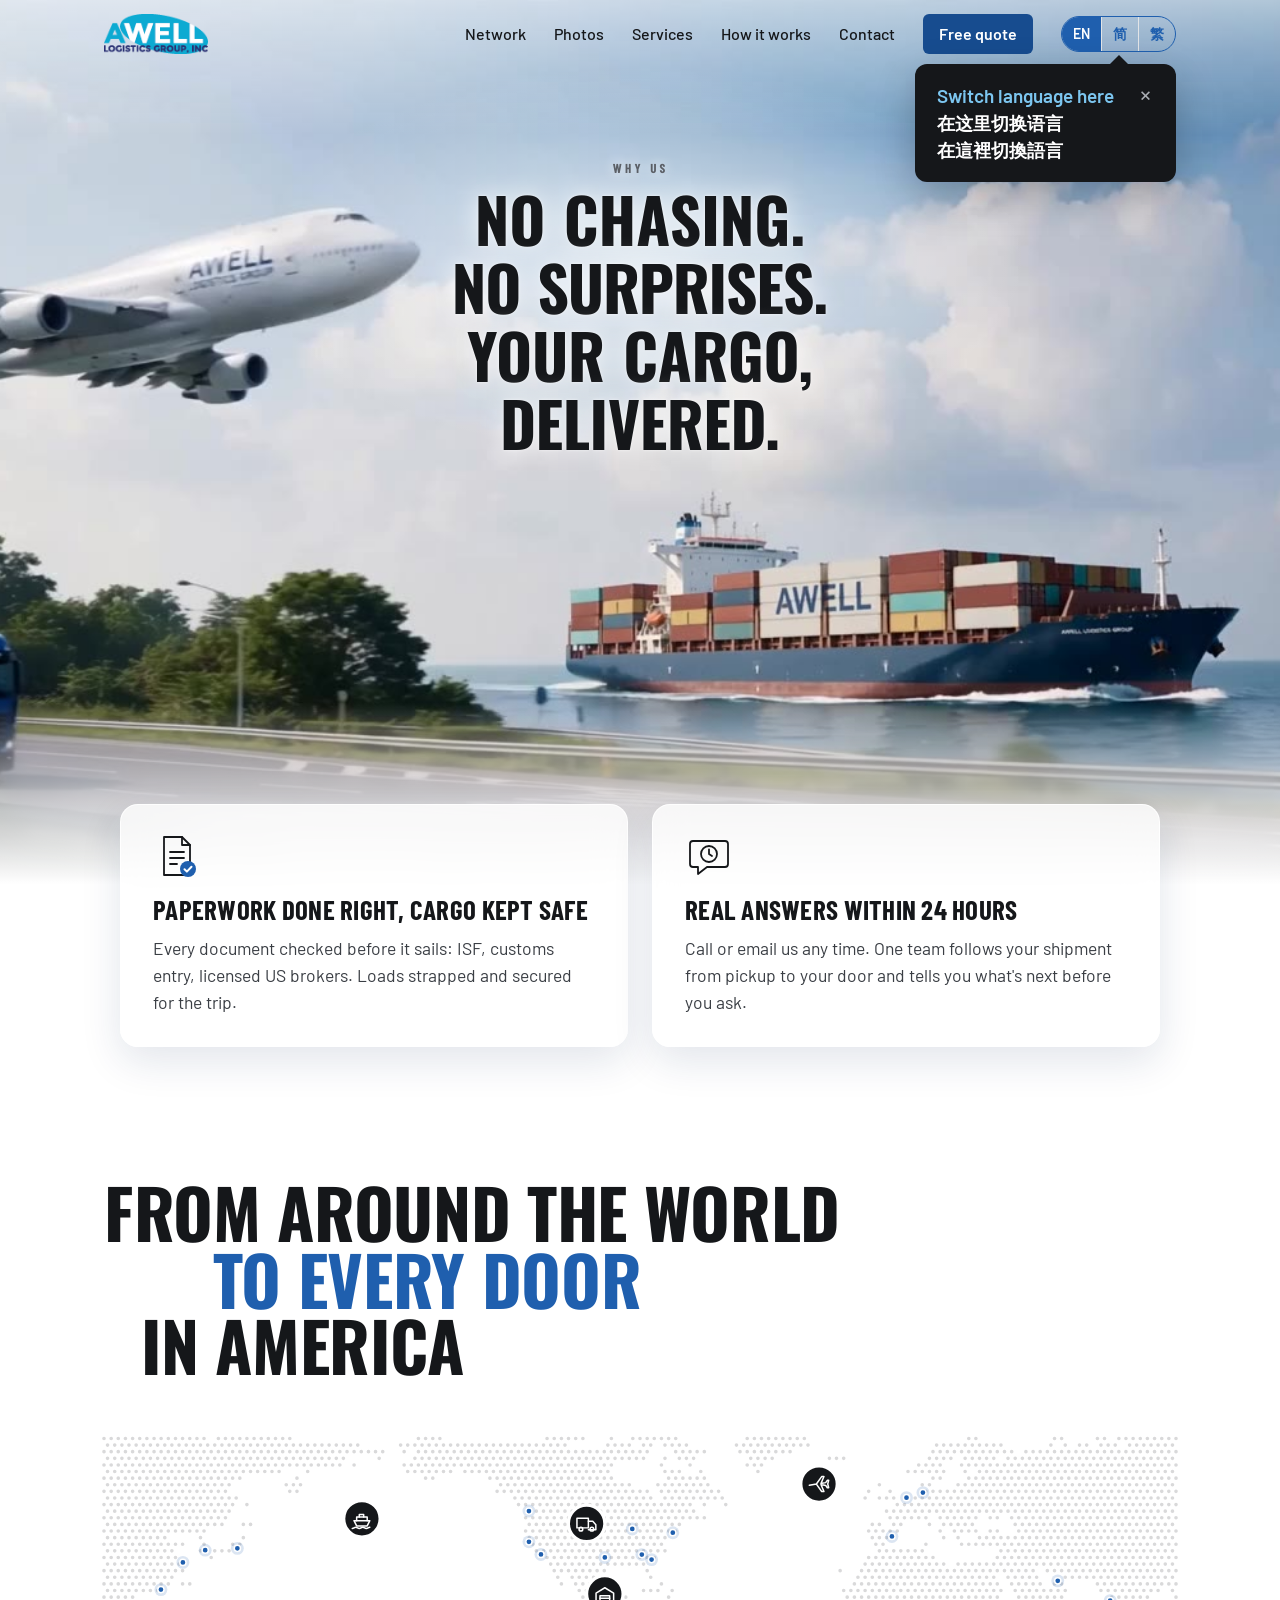
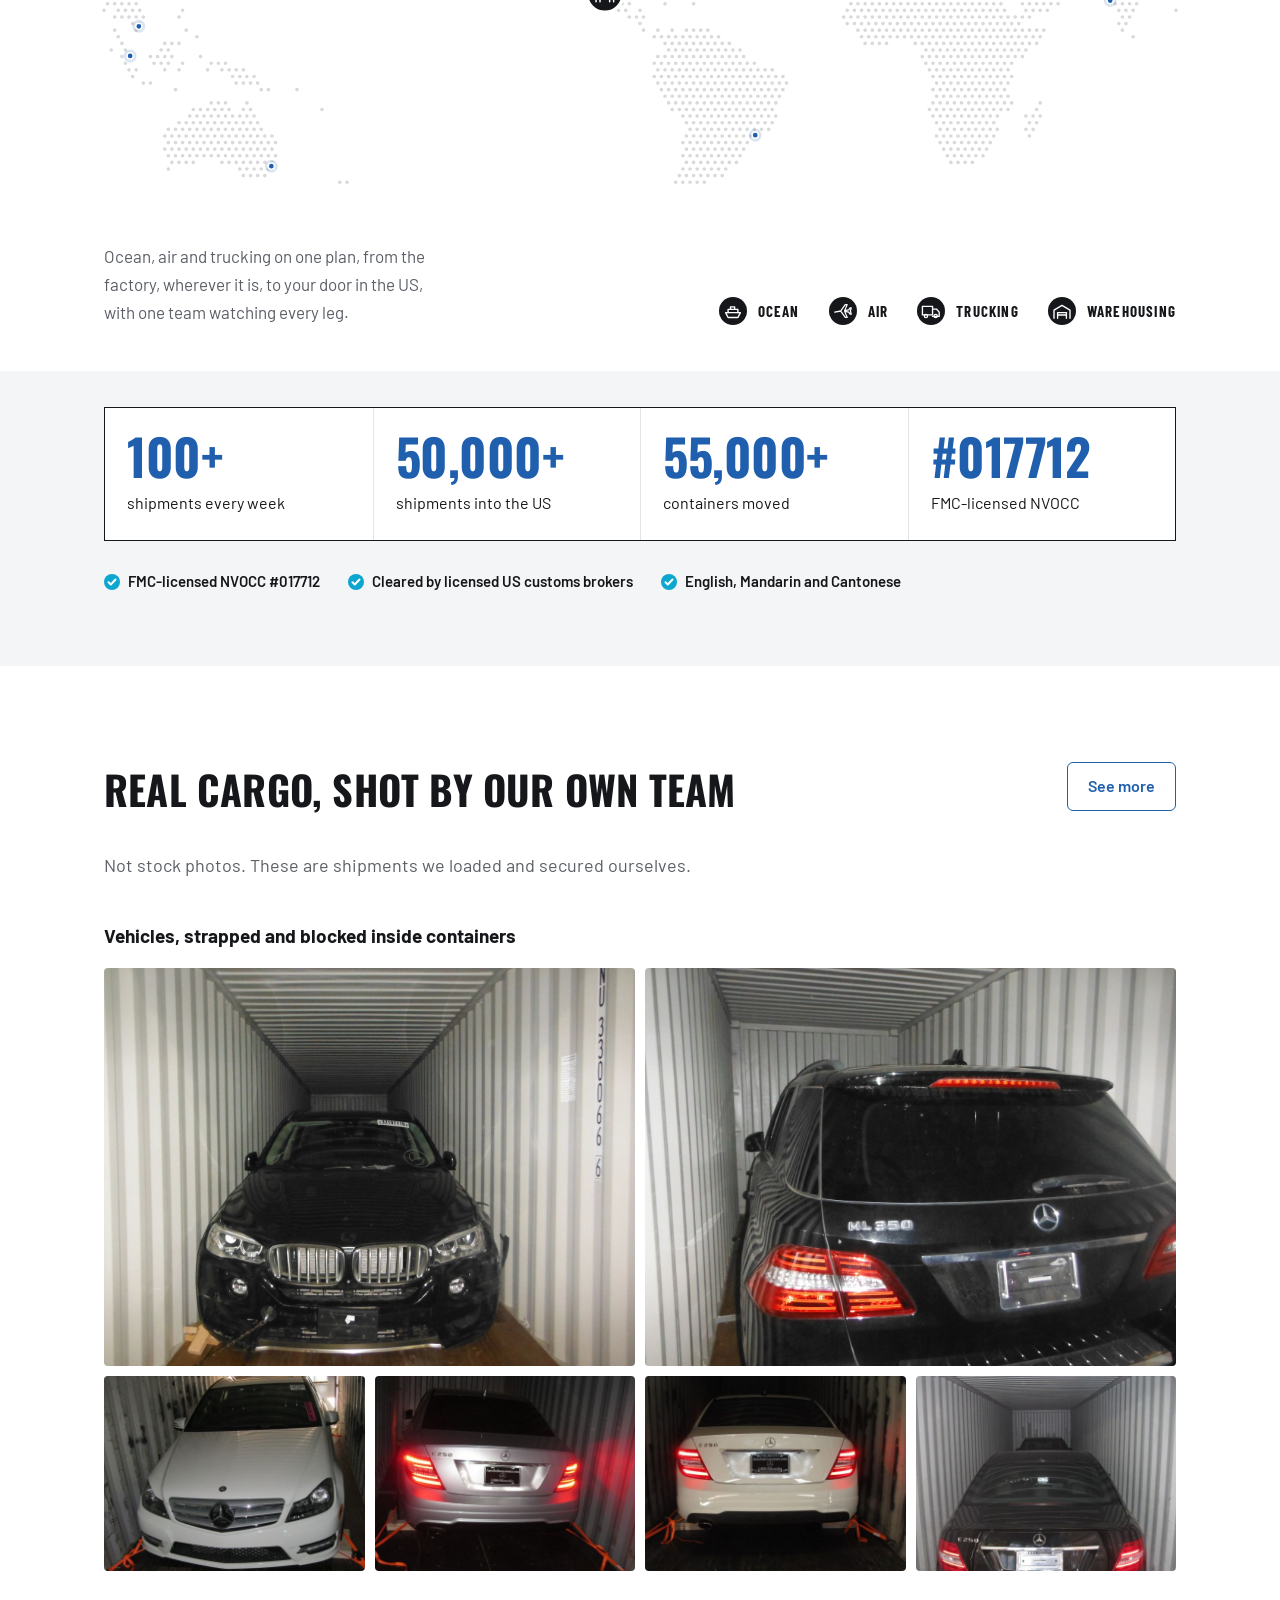
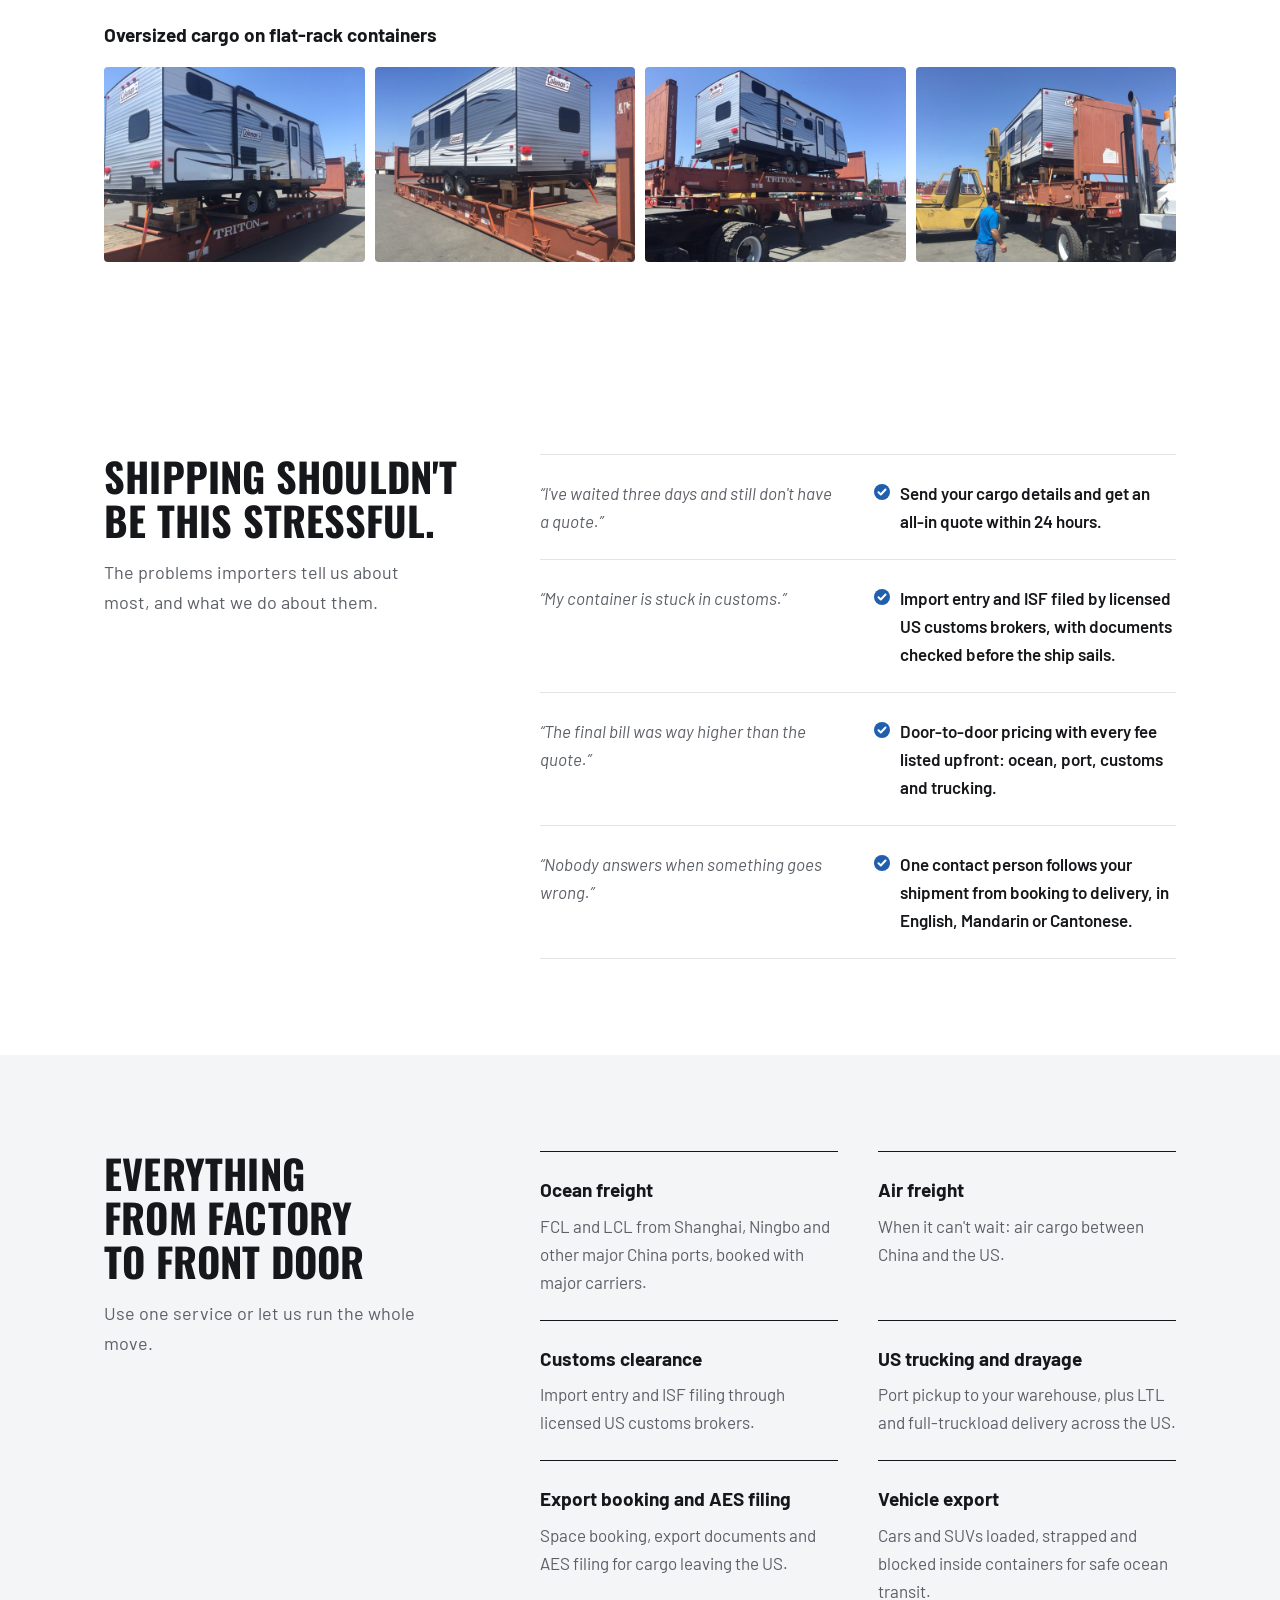
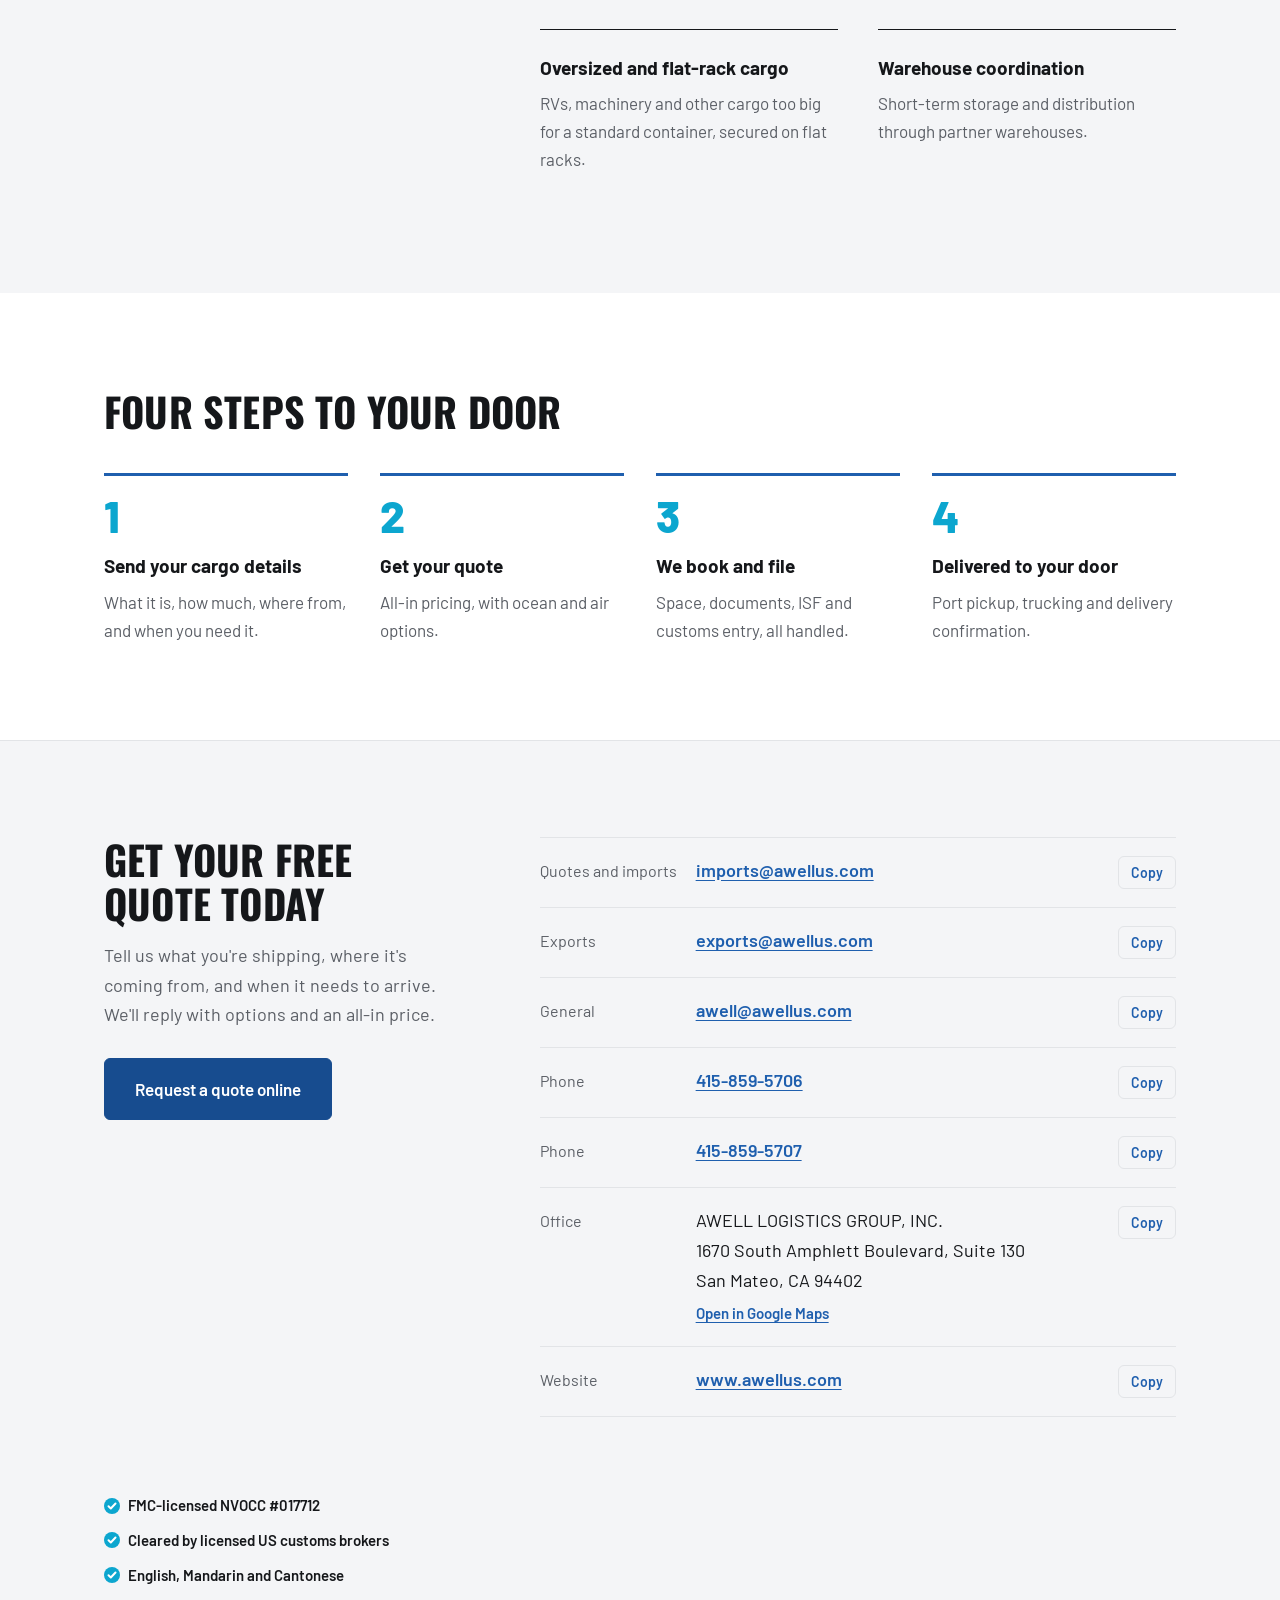
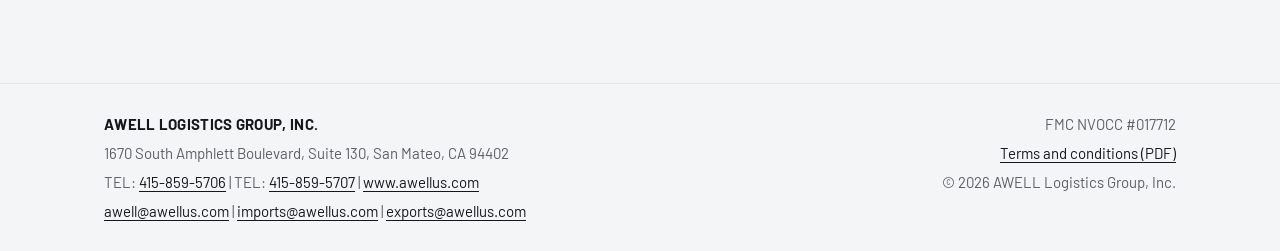
==== commit 3595a739: "Hero video: plane, ship and truck, blurred fade into the next section" ====
--- a/index.html
+++ b/index.html
@@ -65,13 +65,11 @@
 <main id="top">
 
   <!-- ===== 首屏 =====
-       现在是浅色背景（没有视频）。放视频的方法见下面背景那里的注释。 -->
+       背景是视频；上面盖一层很淡的白色（.tint），底部模糊并渐变成白色，和第二屏接上。 -->
   <section class="hero-frame" aria-label="AWELL Logistics Group">
-    <div class="bg bg-placeholder" aria-hidden="true"></div>
-    <!-- 以后放浅色视频：把上面这一行换成下面这一行（去掉注释符号），视频文件放进文件夹并改好名字。
-         network.js 会自动选高清 / 标准版，卡了自动换。
-    <video class="bg" data-hd="hero-hd.mp4" data-sd="hero.mp4" poster="hero-poster.jpg" autoplay muted playsinline disablepictureinpicture preload="auto" aria-hidden="true"></video>
-    -->
+    <!-- 背景视频：飞机、船、卡车依次出现，播完停在最后一帧（三样都在画面里）。
+         hero-hd.mp4 / hero.mp4 两份，network.js 自动选；hero-poster.jpg 是第一帧，hero-end.jpg 是最后一帧。 -->
+    <video class="bg" data-hd="hero-hd.mp4" data-sd="hero.mp4" data-end="hero-end.jpg" poster="hero-poster.jpg" autoplay muted playsinline disablepictureinpicture preload="auto" aria-hidden="true"></video>
     <div class="tint"></div>
     <div class="stage">
       <p class="eyebrow"><span><span class="en">Why us</span><span class="zh">为什么选择我们</span></span></p>
@@ -83,6 +81,13 @@
         <span class="hl hl4"><span class="en">delivered.</span><span class="zh">稳稳送到。</span></span>
       </h1>
 
+    </div>
+    <a class="scroll-cue" href="#network"><span class="en">Scroll</span><span class="zh">向下</span></a>
+  </section>
+
+  <!-- 首屏下面的两块卖点：毛玻璃卡片，一半压在视频淡出的地方，把首屏和第二屏接起来 -->
+  <section class="hero-points" aria-label="Why AWELL">
+    <div class="hp-grid">
       <!-- 左：文件齐全、货物安全 -->
       <section class="feature f-left">
         <svg class="icon" viewBox="0 0 48 48" fill="none" stroke="#15171A" stroke-width="1.8" stroke-linecap="round" stroke-linejoin="round" aria-hidden="true">
@@ -117,7 +122,6 @@
         </p>
       </section>
     </div>
-    <a class="scroll-cue" href="#network"><span class="en">Scroll</span><span class="zh">向下</span></a>
   </section>
 
   <!-- ===== 第二屏：物流网络地图 =====
--- a/styles.css
+++ b/styles.css
@@ -34,8 +34,8 @@
   background: var(--paper);
   color: var(--ink);
   font-family: var(--font);
-  font-size: 17px;
-  line-height: 1.6;
+  font-size: 18px;
+  line-height: 1.65;
   -webkit-font-smoothing: antialiased;
   -moz-osx-font-smoothing: grayscale;
 }
@@ -104,7 +104,7 @@
   color: var(--ink);
   text-decoration: none;
   font-weight: 500;
-  font-size: 15px;
+  font-size: 16px;
 }
 .nav a:hover { color: var(--blue); }
 
@@ -194,7 +194,7 @@
 }
 .bl-grid > div:first-child { border-left: 0; }
 .bl-grid dt {
-  font-size: 13px;
+  font-size: 14px;
   color: var(--steel);
   margin-bottom: 6px;
 }
@@ -216,8 +216,8 @@
   color: var(--blue);
   letter-spacing: -0.01em;
 }
-.stats dt { margin: 10px 0 0; font-size: 15px; color: var(--ink); }
-.footnote { margin: 12px 0 0; font-size: 13px; color: var(--steel); }
+.stats dt { margin: 10px 0 0; font-size: 16px; color: var(--ink); }
+.footnote { margin: 12px 0 0; font-size: 14px; color: var(--steel); }
 
 /* ---------- 内容区块 ---------- */
 .section { padding: 96px 0; }
@@ -258,7 +258,7 @@
   font-weight: 680;
   margin-bottom: 6px;
 }
-.services p { margin: 0; color: var(--steel); font-size: 16px; }
+.services p { margin: 0; color: var(--steel); font-size: 17px; }
 
 /* 痛点 */
 .pains { list-style: none; margin: 0; padding: 0; }
@@ -315,7 +315,7 @@
   margin-bottom: 12px;
 }
 .steps h3 { font-size: 19px; font-weight: 680; margin-bottom: 6px; }
-.steps p { margin: 0; color: var(--steel); font-size: 16px; }
+.steps p { margin: 0; color: var(--steel); font-size: 17px; }
 
 /* 实拍照片 */
 .section-sub { margin: -24px 0 40px; color: var(--steel); max-width: 60ch; font-size: 18px; }
@@ -391,7 +391,7 @@
   border-top: 1px solid var(--line);
 }
 .contact > div:last-child { border-bottom: 1px solid var(--line); }
-.contact dt { color: var(--steel); font-size: 15px; padding-top: 2px; }
+.contact dt { color: var(--steel); font-size: 16px; padding-top: 2px; }
 .contact dd { margin: 0; font-size: 18px; }
 .contact dd > a { font-weight: 600; }
 .small-link { font-size: 15px; display: inline-block; margin-top: 6px; }
@@ -440,7 +440,7 @@
   background: var(--mist);
   border-top: 1px solid var(--line);
   color: var(--steel);
-  font-size: 14px;
+  font-size: 15px;
 }
 .footer-inner {
   display: flex;
@@ -471,7 +471,7 @@
 
 @media (max-width: 600px) {
   :root { --gutter: 16px; }
-  body { font-size: 16px; }
+  body { font-size: 17px; }
   .nav { gap: 14px; }
   .nav a.nav-cta { padding: 6px 12px; font-size: 14px; }
   .lang-switch button { padding: 5px 9px; }
@@ -534,7 +534,7 @@
   padding: 0;
 }
 .field em { color: var(--blue); font-style: normal; }
-.field small { display: block; margin-top: 6px; color: var(--steel); font-size: 14px; line-height: 1.45; }
+.field small { display: block; margin-top: 6px; color: var(--steel); font-size: 15px; line-height: 1.45; }
 
 .field input[type="text"],
 .field input[type="email"],
@@ -727,7 +727,7 @@
 /* 背景视频（index.html 里的 <video class="bg">） */
 .hero-frame .bg {
   position: absolute; inset: 0; width: 100%; height: 100%;
-  object-fit: cover; object-position: center; background: #F4F5F7;
+  object-fit: cover; object-position: 50% 55%; background: #F4F5F7;
 }
 .hero-frame .bg-placeholder {
   background:
@@ -736,7 +736,21 @@
 }
 .hero-frame .tint {
   position: absolute; inset: 0; pointer-events: none;
-  background: none;   /* 浅色背景不需要压暗；以后放了浅色视频、字看不清时，可以在这里加一层半透明白色 */
+  /* 一层很淡的白色：顶栏下面和标题后面亮一点，看字更清楚 */
+  background:
+    radial-gradient(ellipse 42% 30% at 50% 29%, rgba(255,255,255,.62), rgba(255,255,255,0) 72%),
+    linear-gradient(to bottom, rgba(255,255,255,.6) 0%, rgba(255,255,255,0) 15%);
+}
+/* 底部先“毛玻璃”模糊，越往下越糊…… */
+.hero-frame .tint::before {
+  content: ""; position: absolute; left: 0; right: 0; bottom: 0; height: 20%;
+  -webkit-backdrop-filter: blur(10px); backdrop-filter: blur(10px);
+  -webkit-mask-image: linear-gradient(to bottom, transparent, #000 70%); mask-image: linear-gradient(to bottom, transparent, #000 70%);
+}
+/* ……再盖一层渐变成纯白，最底下和第二屏的白色完全接上，看不出视频的边 */
+.hero-frame .tint::after {
+  content: ""; position: absolute; left: 0; right: 0; bottom: 0; height: 22%;
+  background: linear-gradient(to bottom, rgba(255,255,255,0) 0%, rgba(255,255,255,.75) 55%, #fff 92%);
 }
 .hero-frame .stage {
   position: absolute; left: 50%; top: calc(50% + 28px);
@@ -746,9 +760,9 @@
   font-kerning: none; font-variant-ligatures: none; text-rendering: geometricPrecision;
 }
 
-.hero-frame .eyebrow {
-  position: absolute; left: 0; top: 52px; width: 1280px; margin: 0;
-  font: 700 11px/11px var(--ui); word-spacing: .6px; text-align: center; text-transform: uppercase;
+.hero-frame .eyebrow { text-shadow: 0 0 12px rgba(255,255,255,.95);
+  position: absolute; left: 0; top: 84px; width: 1280px; margin: 0;
+  font: 700 13px/13px var(--ui); word-spacing: .6px; text-align: center; text-transform: uppercase;
   color: var(--steel);
   letter-spacing: 3.2px; text-indent: 3.2px;
 }
@@ -758,56 +772,36 @@
   position: absolute; left: 0; top: 0; width: 1280px; margin: 0;
   font: 700 61.74px/61.74px var(--display); word-spacing: 2.691px; text-align: center; text-transform: uppercase;
   color: var(--ink);
+  text-shadow: 0 0 26px rgba(255,255,255,.9), 0 0 3px rgba(255,255,255,.7);   /* 白色光晕：压在天空和飞机上也看得清 */
 }
 .hero-frame .headline .hl { position: absolute; left: 0; width: 1280px; display: block; white-space: nowrap; }
-.hero-frame .hl1 { top: 78px; letter-spacing: -.075px; left: .45px; text-indent: -.075px; }
-.hero-frame .hl2 { top: 146px; letter-spacing: -1.237px; text-indent: -1.237px; }
-.hero-frame .hl3 { top: 214px; letter-spacing: -.237px; left: 1.8px; text-indent: -.237px; }
-.hero-frame .hl4 { top: 282px; letter-spacing: -.487px; left: 1.35px; text-indent: -.487px; }
+.hero-frame .hl1 { top: 110px; letter-spacing: -.075px; left: .45px; text-indent: -.075px; }
+.hero-frame .hl2 { top: 178px; letter-spacing: -1.237px; text-indent: -1.237px; }
+.hero-frame .hl3 { top: 246px; letter-spacing: -.237px; left: 1.8px; text-indent: -.237px; }
+.hero-frame .hl4 { top: 314px; letter-spacing: -.487px; left: 1.35px; text-indent: -.487px; }
 /* 中文：汉字比英文字母高，字号缩小一点，免得上下行碰在一起 */
-html[data-lang="zh"] .hero-frame .headline, html[data-lang="zht"] .hero-frame .headline { font-size: 49px; }
+html[data-lang="zh"] .hero-frame .headline, html[data-lang="zht"] .hero-frame .headline { font-size: 56px; }
 html[data-lang="zh"] .hero-frame .headline .hl, html[data-lang="zht"] .hero-frame .headline .hl { letter-spacing: .06em; margin-top: 6px; }
 
-/* 左右两块卖点：图标 + 标题 + 三行说明，沿中线左右对称 */
-.hero-frame .feature { position: absolute; top: 500px; margin: 0; }
-.hero-frame .f-left { text-align: right; right: 700px; }
-.hero-frame .f-right { text-align: left; left: 700px; }
-.hero-frame .feature .icon { display: block; width: 52px; height: 52px; margin-bottom: 18px; }
-.hero-frame .f-left .icon { margin-left: auto; }
-.hero-frame .feature h2 {
-  margin: 0 0 14px;
-  font: 700 27px/1.06 var(--ui); letter-spacing: .01em; text-transform: uppercase;
-  color: var(--ink);
-}
-.hero-frame .feature p {
-  margin: 0;
-  font: 500 16.5px/1.45 var(--font);
-  color: #3A3E44;
-}
-.hero-frame .feature .ln { display: block; white-space: nowrap; }
-@media (min-width: 610px) and (min-aspect-ratio: 1001/1000) {   /* 只在电脑横屏上调中文；平板、手机有自己的字号 */
-  html[data-lang="zh"] .hero-frame .feature h2, html[data-lang="zht"] .hero-frame .feature h2 { font-size: 26px; line-height: 1.25; letter-spacing: .04em; }
-  html[data-lang="zh"] .hero-frame .feature p, html[data-lang="zht"] .hero-frame .feature p { font-size: 16px; line-height: 1.7; }
-}
-
-.hero-frame .scroll-cue {
+.hero-frame .scroll-cue { display: none; text-shadow: 0 0 10px #fff;
   position: absolute; left: 0; right: 0; width: max-content; margin: 0 auto; bottom: max(20px, env(safe-area-inset-bottom));
-  font: 700 11px/1 var(--ui); letter-spacing: .3em; text-transform: uppercase; color: var(--steel);
+  font: 700 13px/1 var(--ui); letter-spacing: .3em; text-transform: uppercase; color: var(--steel);
   text-decoration: none; padding: 8px 4px 8px 8px;
 }
 .hero-frame .scroll-cue:hover { color: var(--ink); }
 
 /* 入场动画：每次翻到首屏播一次，之后静止（重播的逻辑在 network.js） */
 @media (prefers-reduced-motion: no-preference) {
-  .hero-frame .eyebrow { animation: riseIn .55s cubic-bezier(.33,.9,.35,1) .15s both; }
-  .hero-frame .headline .hl { animation: lineIn .9s cubic-bezier(.16,1,.3,1) both; }
-  .hero-frame .hl1 { animation-delay: .28s; }
-  .hero-frame .hl2 { animation-delay: .37s; }
-  .hero-frame .hl3 { animation-delay: .46s; }
-  .hero-frame .hl4 { animation-delay: .55s; }
-  .hero-frame .f-left { animation: blockInL .75s cubic-bezier(.16,1,.3,1) .75s both; }
-  .hero-frame .f-right { animation: blockInR .75s cubic-bezier(.16,1,.3,1) .83s both; }
-  .hero-frame .scroll-cue { animation: riseIn .6s ease 1.6s both; }
+  /* 字最先出来，整套 1 秒左右就完成 */
+  .hero-frame .eyebrow { text-shadow: 0 0 12px rgba(255,255,255,.95); animation: riseIn .45s cubic-bezier(.33,.9,.35,1) 0s both; }
+  .hero-frame .headline .hl { animation: lineIn .6s cubic-bezier(.16,1,.3,1) both; }
+  .hero-frame .hl1 { animation-delay: .05s; }
+  .hero-frame .hl2 { animation-delay: .11s; }
+  .hero-frame .hl3 { animation-delay: .17s; }
+  .hero-frame .hl4 { animation-delay: .23s; }
+  .hero-points .f-left { animation: blockInL .55s cubic-bezier(.16,1,.3,1) .35s both; }
+  .hero-points .f-right { animation: blockInR .55s cubic-bezier(.16,1,.3,1) .42s both; }
+  .hero-frame .scroll-cue { display: none; text-shadow: 0 0 10px #fff; animation: riseIn .5s ease .9s both; }
 }
 .hero-frame.is-out * { animation: none !important; }   /* 首屏离开时复位动画，回来时重新播 */
 @keyframes riseIn { from { opacity: 0; transform: translateY(6px); } to { opacity: 1; transform: none; } }
@@ -833,21 +827,10 @@
     grid-template-rows: auto auto 1fr auto auto minmax(0, .38fr);
     padding: calc(46 * var(--u) + 64px) clamp(24px, 5.2vw, 72px) calc(24 * var(--u) + 40px);
   }
-  .hero-frame .eyebrow, .hero-frame .headline, .hero-frame .feature { position: static; }
-  .hero-frame .eyebrow { grid-area: 1 / 1 / 2 / -1; width: auto; font-size: calc(11 * var(--u)); line-height: 1; letter-spacing: .304em; text-indent: .304em; word-spacing: .07em; margin-bottom: calc(20 * var(--u)); }
+  .hero-frame .eyebrow, .hero-frame .headline { position: static; }
+  .hero-frame .eyebrow { text-shadow: 0 0 12px rgba(255,255,255,.95); grid-area: 1 / 1 / 2 / -1; width: auto; font-size: calc(11 * var(--u)); line-height: 1; letter-spacing: .304em; text-indent: .304em; word-spacing: .07em; margin-bottom: calc(20 * var(--u)); }
   .hero-frame .headline { grid-area: 2 / 1 / 3 / -1; width: auto; font-size: calc(84 * var(--u)); line-height: 1.06; word-spacing: .0436em; }
   .hero-frame .headline .hl { position: static; width: auto; letter-spacing: -.012em; text-indent: 0; }
-  .hero-frame .f-left { grid-area: 5 / 1 / 6 / 2; right: auto; }
-  .hero-frame .f-right { grid-area: 5 / 3 / 6 / 4; left: auto; }
-  .hero-frame .feature .icon { display: block; width: calc(46 * var(--u)); height: calc(46 * var(--u)); margin-bottom: calc(14 * var(--u)); }
-  .hero-frame .f-left .icon { margin-left: auto; margin-right: calc(-4.5 * var(--u)); }
-  .hero-frame .f-right .icon { margin-right: auto; margin-left: calc(-3 * var(--u)); }
-  .hero-frame .feature h2 { font-size: calc(22 * var(--u)); line-height: 1.08; word-spacing: .094em; margin-bottom: calc(12 * var(--u)); }
-  .hero-frame .feature h2 .ln { white-space: normal; letter-spacing: -.018em; left: 0; }
-  .hero-frame .feature p { font-size: calc(14.5 * var(--u)); line-height: 1.34; word-spacing: -.016em; max-width: calc(310 * var(--u)); }
-  .hero-frame .feature p .ln { display: inline; white-space: normal; letter-spacing: -.02em; left: 0; }
-  .hero-frame .f-left p { margin-left: auto; margin-right: calc(10 * var(--u)); }
-  .hero-frame .f-right p { margin-right: auto; margin-left: calc(10 * var(--u)); }
 }
 
 /* ---------- 手机 ---------- */
@@ -861,22 +844,11 @@
     grid-template-rows: auto auto 1fr auto auto auto minmax(0, .3fr);
     padding: calc(30 * var(--u) + 60px) max(calc(22 * var(--u)), env(safe-area-inset-right)) max(calc(32 * var(--u) + 28px), env(safe-area-inset-bottom)) max(calc(22 * var(--u)), env(safe-area-inset-left));
   }
-  .hero-frame .eyebrow, .hero-frame .headline, .hero-frame .feature { position: static; }
-  .hero-frame .eyebrow { grid-row: 1; width: auto; font-size: clamp(8px, calc(9.5 * var(--u)), 11px); line-height: 1; letter-spacing: .304em; text-indent: .304em; margin-bottom: calc(16 * var(--u)); }
+  .hero-frame .eyebrow, .hero-frame .headline { position: static; }
+  .hero-frame .eyebrow { text-shadow: 0 0 12px rgba(255,255,255,.95); grid-row: 1; width: auto; font-size: clamp(8px, calc(9.5 * var(--u)), 11px); line-height: 1; letter-spacing: .304em; text-indent: .304em; margin-bottom: calc(16 * var(--u)); }
   .hero-frame .headline { grid-row: 2; width: auto; font-size: clamp(26px, min(11.6vw, calc(52 * var(--u))), 64px); line-height: 1.06; }
   .hero-frame .headline .hl { position: static; width: auto; letter-spacing: -.012em; text-indent: 0; }
-  .hero-frame .f-left { grid-row: 5; right: auto; margin-bottom: calc(26 * var(--u)); }
-  .hero-frame .f-right { grid-row: 6; left: auto; }
-  .hero-frame .feature .icon { display: block; width: clamp(30px, calc(38 * var(--u)), 44px); height: clamp(30px, calc(38 * var(--u)), 44px); margin-bottom: 10px; }
-  .hero-frame .f-left .icon { margin-left: auto; margin-right: calc(-4 * var(--u)); }
-  .hero-frame .f-right .icon { margin-right: auto; margin-left: calc(-3 * var(--u)); }
-  .hero-frame .feature h2 { font-size: clamp(16px, calc(19 * var(--u)), 22px); line-height: 1.08; margin-bottom: 8px; }
-  .hero-frame .feature h2 .ln { white-space: normal; left: 0; }
-  .hero-frame .feature p { font-size: clamp(12.5px, calc(14.5 * var(--u)), 16px); line-height: 1.42; max-width: calc(320 * var(--u)); }
-  .hero-frame .feature p .ln { display: inline; white-space: normal; left: 0; }
-  .hero-frame .f-left p { margin-left: auto; }
-  .hero-frame .f-right p { margin-right: auto; }
-  .hero-frame .scroll-cue { display: none; }
+  .hero-frame .scroll-cue { display: none; text-shadow: 0 0 10px #fff; display: none; }
 }
 
 /* =========================================================
@@ -933,17 +905,17 @@
   .network.js .net-route { stroke-dashoffset: 1; }
   .network.js .net-pt circle, .network.js .net-badge .badge-in { opacity: 0; }
 
-  .network.is-in .net-title .ln { animation: lineIn .9s cubic-bezier(.16,1,.3,1) both; }
+  .network.is-in .net-title .ln { animation: lineIn .6s cubic-bezier(.16,1,.3,1) both; }
   .network.is-in .net-title .ln1 { animation-delay: 0s; }
-  .network.is-in .net-title .ln2 { animation-delay: .1s; }
-  .network.is-in .net-title .ln3 { animation-delay: .2s; }
+  .network.is-in .net-title .ln2 { animation-delay: .07s; }
+  .network.is-in .net-title .ln3 { animation-delay: .14s; }
   /* 地图：从左到右扫出来 */
-  .network.is-in .net-dots { animation: netSweep 1.3s cubic-bezier(.65,0,.35,1) .55s both; }
-  .network.is-in .net-pt circle { animation: netPop .45s cubic-bezier(.2,1.4,.4,1) both; animation-delay: calc(1.45s + var(--i) * 45ms); }
-  .network.is-in .net-route { animation: netDraw 1s cubic-bezier(.65,0,.35,1) both; animation-delay: calc(2.05s + var(--i) * 55ms); }
-  .network.is-in .net-badge .badge-in { animation: netBadge .6s cubic-bezier(.2,1.5,.4,1) both; animation-delay: calc(2.95s + var(--i) * 150ms); }
-  .network.is-in .net-caption { animation: riseIn .6s ease 3.5s both; }
-  .network.is-in .net-legend li { animation: riseIn .5s ease both; animation-delay: calc(3.6s + var(--i) * 80ms); }
+  .network.is-in .net-dots { animation: netSweep 1s cubic-bezier(.65,0,.35,1) .3s both; }
+  .network.is-in .net-pt circle { animation: netPop .45s cubic-bezier(.2,1.4,.4,1) both; animation-delay: calc(.9s + var(--i) * 30ms); }
+  .network.is-in .net-route { animation: netDraw .8s cubic-bezier(.65,0,.35,1) both; animation-delay: calc(1.2s + var(--i) * 40ms); }
+  .network.is-in .net-badge .badge-in { animation: netBadge .6s cubic-bezier(.2,1.5,.4,1) both; animation-delay: calc(1.8s + var(--i) * 100ms); }
+  .network.is-in .net-caption { animation: riseIn .5s ease .2s both; }   /* 说明文字和标题一起先出来 */
+  .network.is-in .net-legend li { animation: riseIn .5s ease both; animation-delay: calc(.3s + var(--i) * 60ms); }
 }
 @keyframes netSweep { from { opacity: 0; clip-path: inset(0 100% 0 0); } 20% { opacity: 1; } to { opacity: 1; clip-path: inset(0 0 0 0); } }
 @keyframes netPop { from { opacity: 0; transform: scale(0); } to { opacity: 1; transform: none; } }
@@ -964,15 +936,8 @@
 }
 
 
-/* =========================================================
-   整屏滑动：首页前两屏（首屏 + 地图）一次滑一整屏
-   后面的内容包在 .after-intro 里，它比屏幕高，浏览器会让里面正常自由滚动
-   ========================================================= */
-html:has(.hero-frame) { scroll-snap-type: y mandatory; }
-.hero-frame, .network { scroll-snap-align: start; scroll-snap-stop: always; }
-.after-intro { scroll-snap-align: start; scroll-margin-top: 69px; }   /* 69px = 顶栏高度：停下来时数字那一栏正好在顶栏下面，不被挡住 */
+/* 首页可以自由上下滑动（以前前两屏是一页一页翻的，对中老年用户不友好，已去掉） */
 .has-hero .docket { padding-top: 36px; }
-.has-hero .footer { scroll-snap-align: end; }
 
 /* ===== 语言提示小窗（第一次访问时，语言按钮下面） ===== */
 .lang-tip {
@@ -1023,3 +988,28 @@
   .net-map { margin: 0 calc(-1 * var(--gutter)); }
   .net-map svg { left: 50%; width: 160%; transform: translateX(-50%); }
 }
+
+/* ===== 首屏下面的两块卖点（毛玻璃卡片，往上压住视频淡出的那一段） ===== */
+.hero-points { position: relative; z-index: 2; margin-top: -96px; padding: 0 var(--gutter) 24px; }
+.hp-grid { max-width: 1040px; margin: 0 auto; display: grid; grid-template-columns: 1fr 1fr; gap: 24px; }
+.hero-points .feature {
+  margin: 0; padding: 28px 32px 30px;
+  background: rgba(255, 255, 255, .78);
+  -webkit-backdrop-filter: blur(16px) saturate(1.15); backdrop-filter: blur(16px) saturate(1.15);
+  border: 1px solid rgba(255, 255, 255, .9);
+  border-radius: 18px;
+  box-shadow: 0 14px 40px rgba(20, 45, 90, .12);
+}
+.hero-points .feature .icon { display: block; width: 48px; height: 48px; margin-bottom: 14px; }
+.hero-points .feature h2 { margin: 0 0 10px; font: 700 27px/1.1 var(--ui); letter-spacing: .01em; text-transform: uppercase; color: var(--ink); }
+.hero-points .feature p { margin: 0; font-size: 17.5px; line-height: 1.55; color: #3A3E44; }
+.hero-points .feature .ln { display: inline; }   /* 卡片里文字自然换行 */
+html[data-lang="zh"] .hero-points .feature h2, html[data-lang="zht"] .hero-points .feature h2 { font-size: 25px; letter-spacing: .04em; }
+html[data-lang="zh"] .hero-points .feature h2 .ln + .ln::before, html[data-lang="zht"] .hero-points .feature h2 .ln + .ln::before { content: " · "; color: var(--steel); }
+@media (max-width: 720px) {
+  .hero-points { margin-top: -64px; }
+  .hp-grid { grid-template-columns: 1fr; gap: 16px; }
+  .hero-points .feature { padding: 22px 22px 24px; }
+  .hero-points .feature h2 { font-size: 23px; }
+  .hero-points .feature p { font-size: 16.5px; }
+}
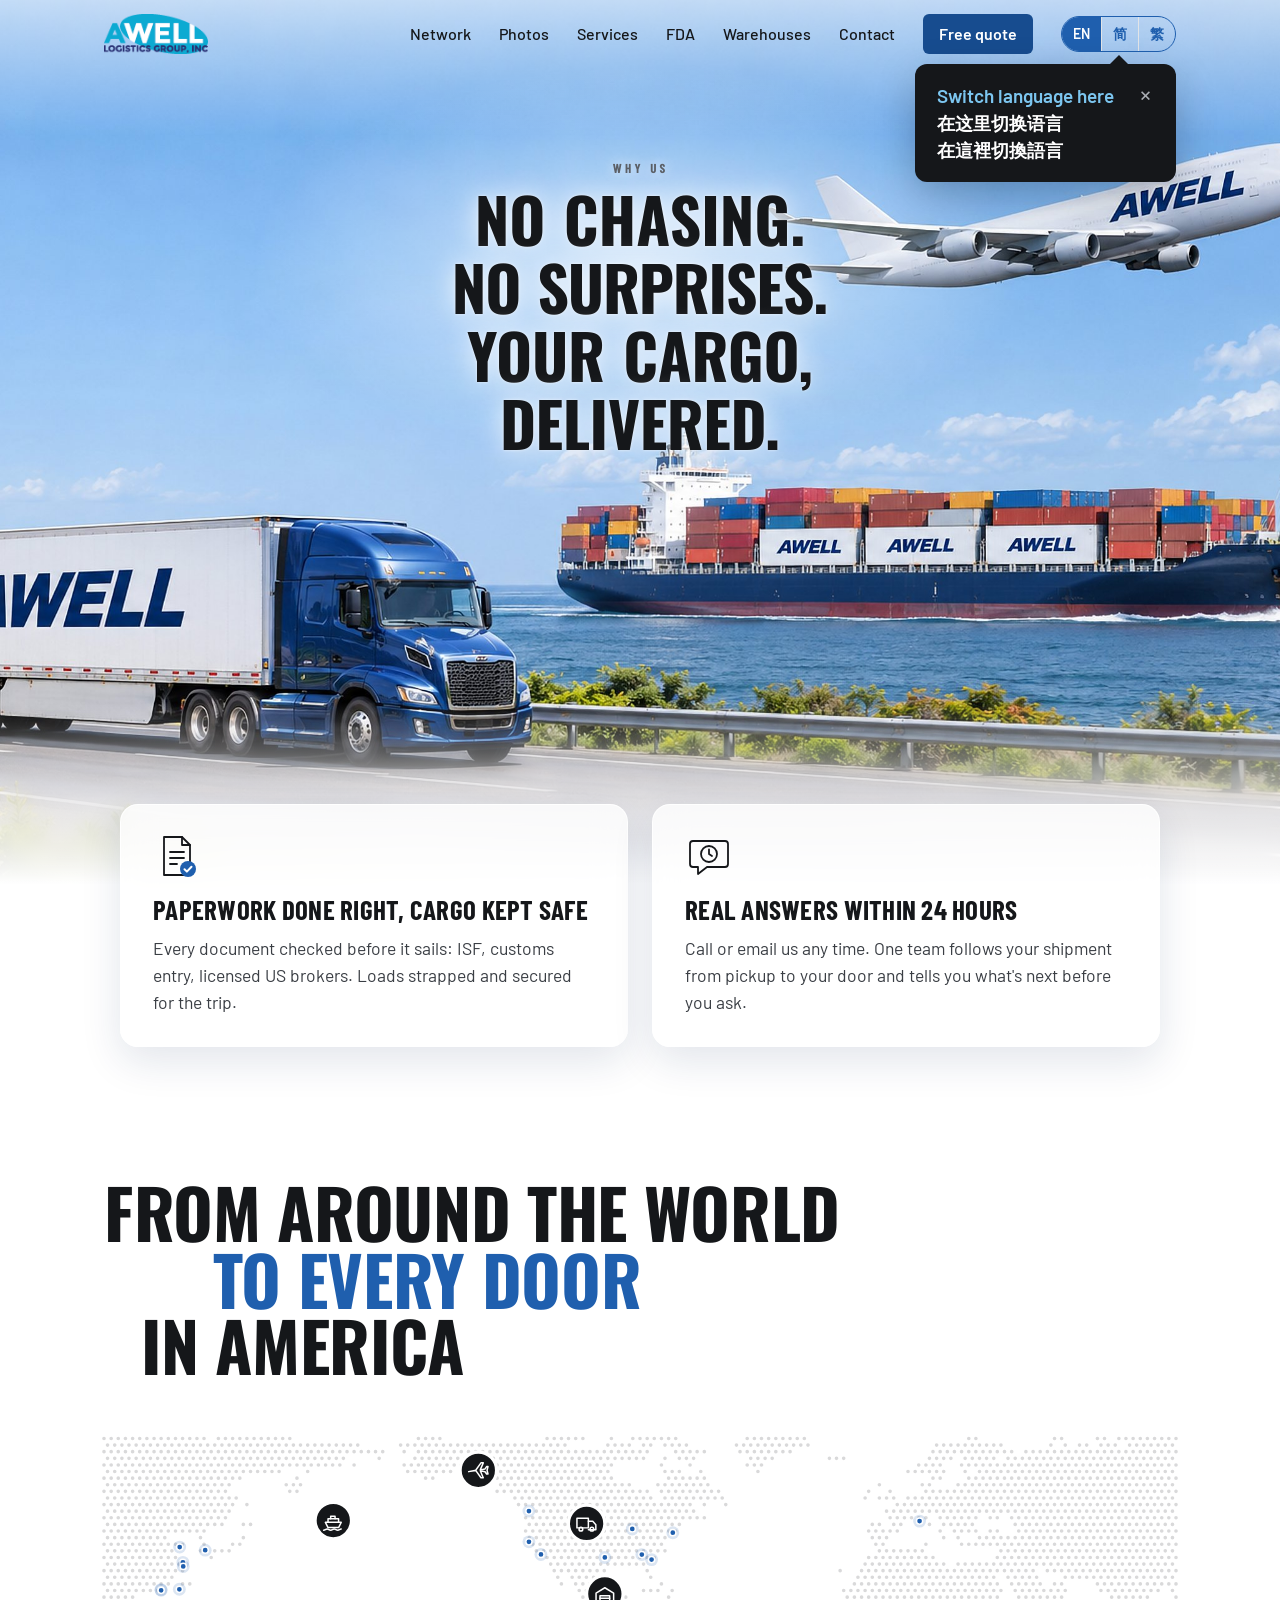
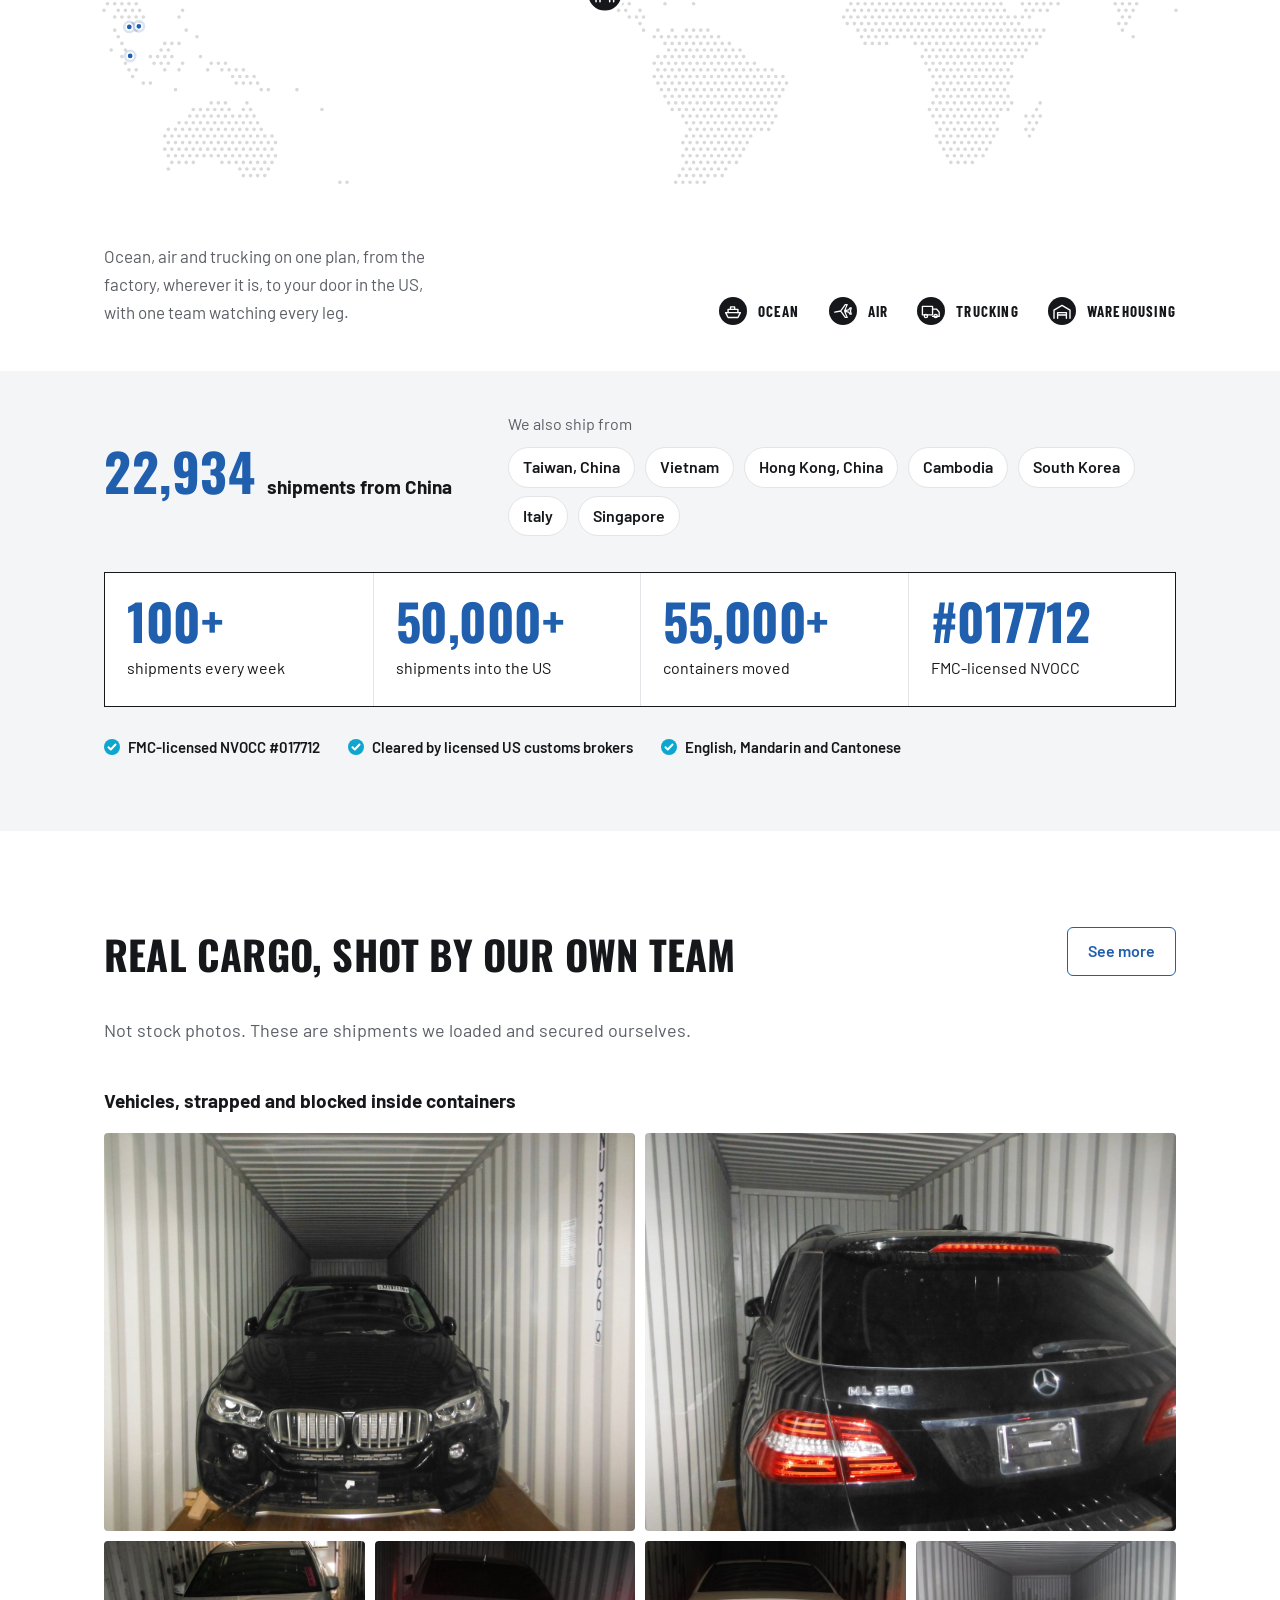
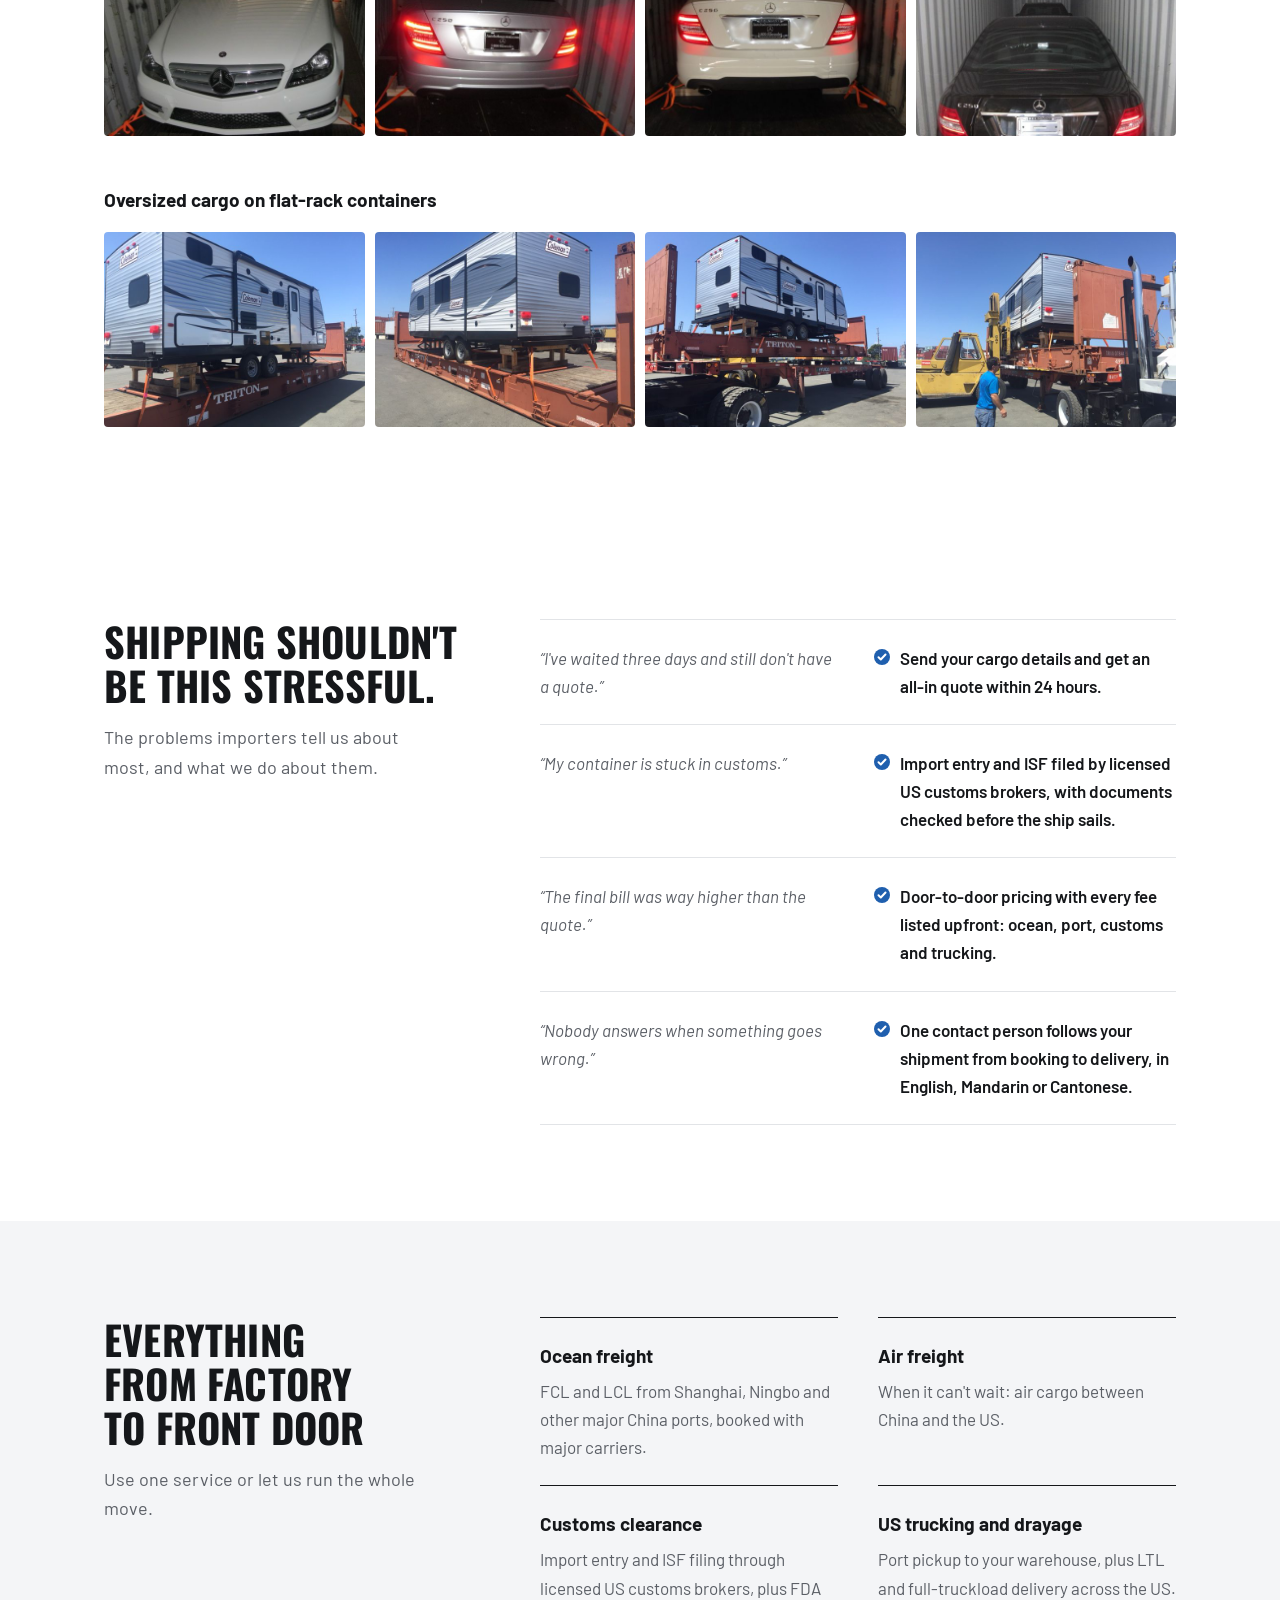
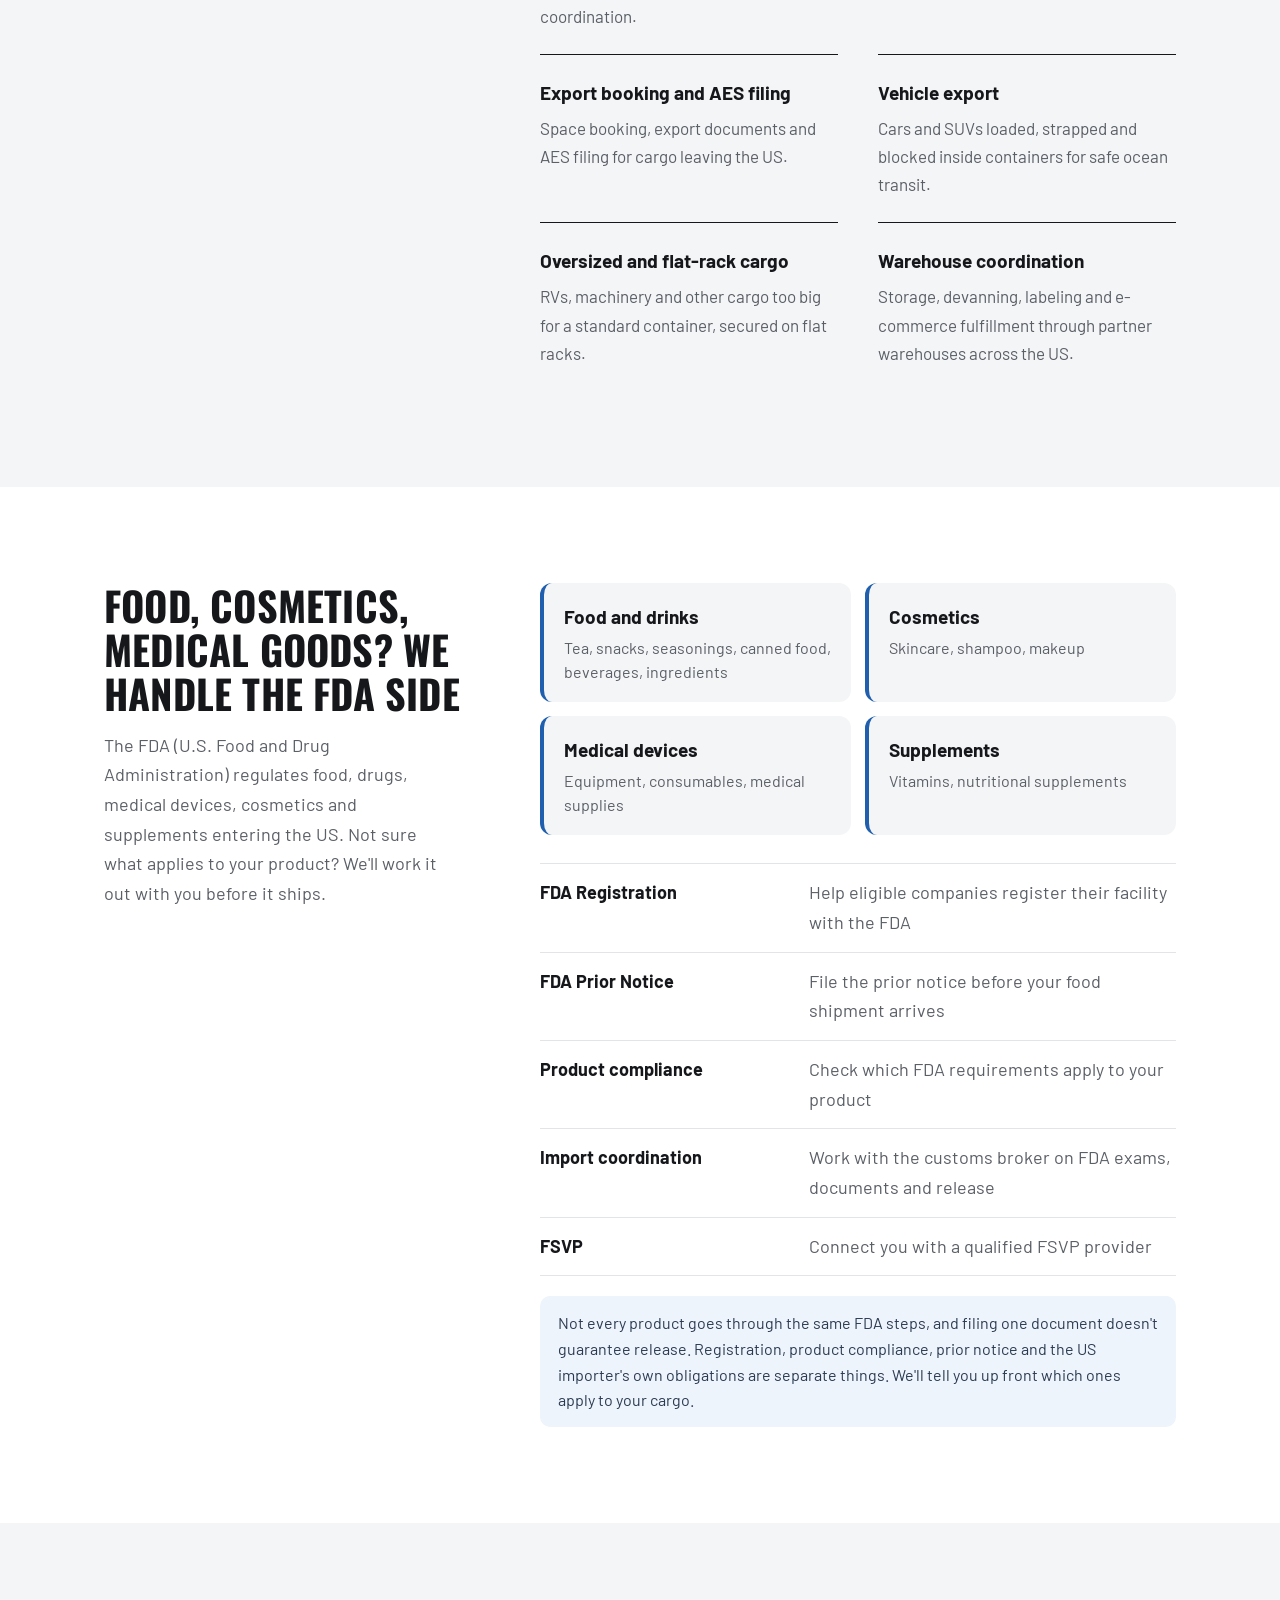
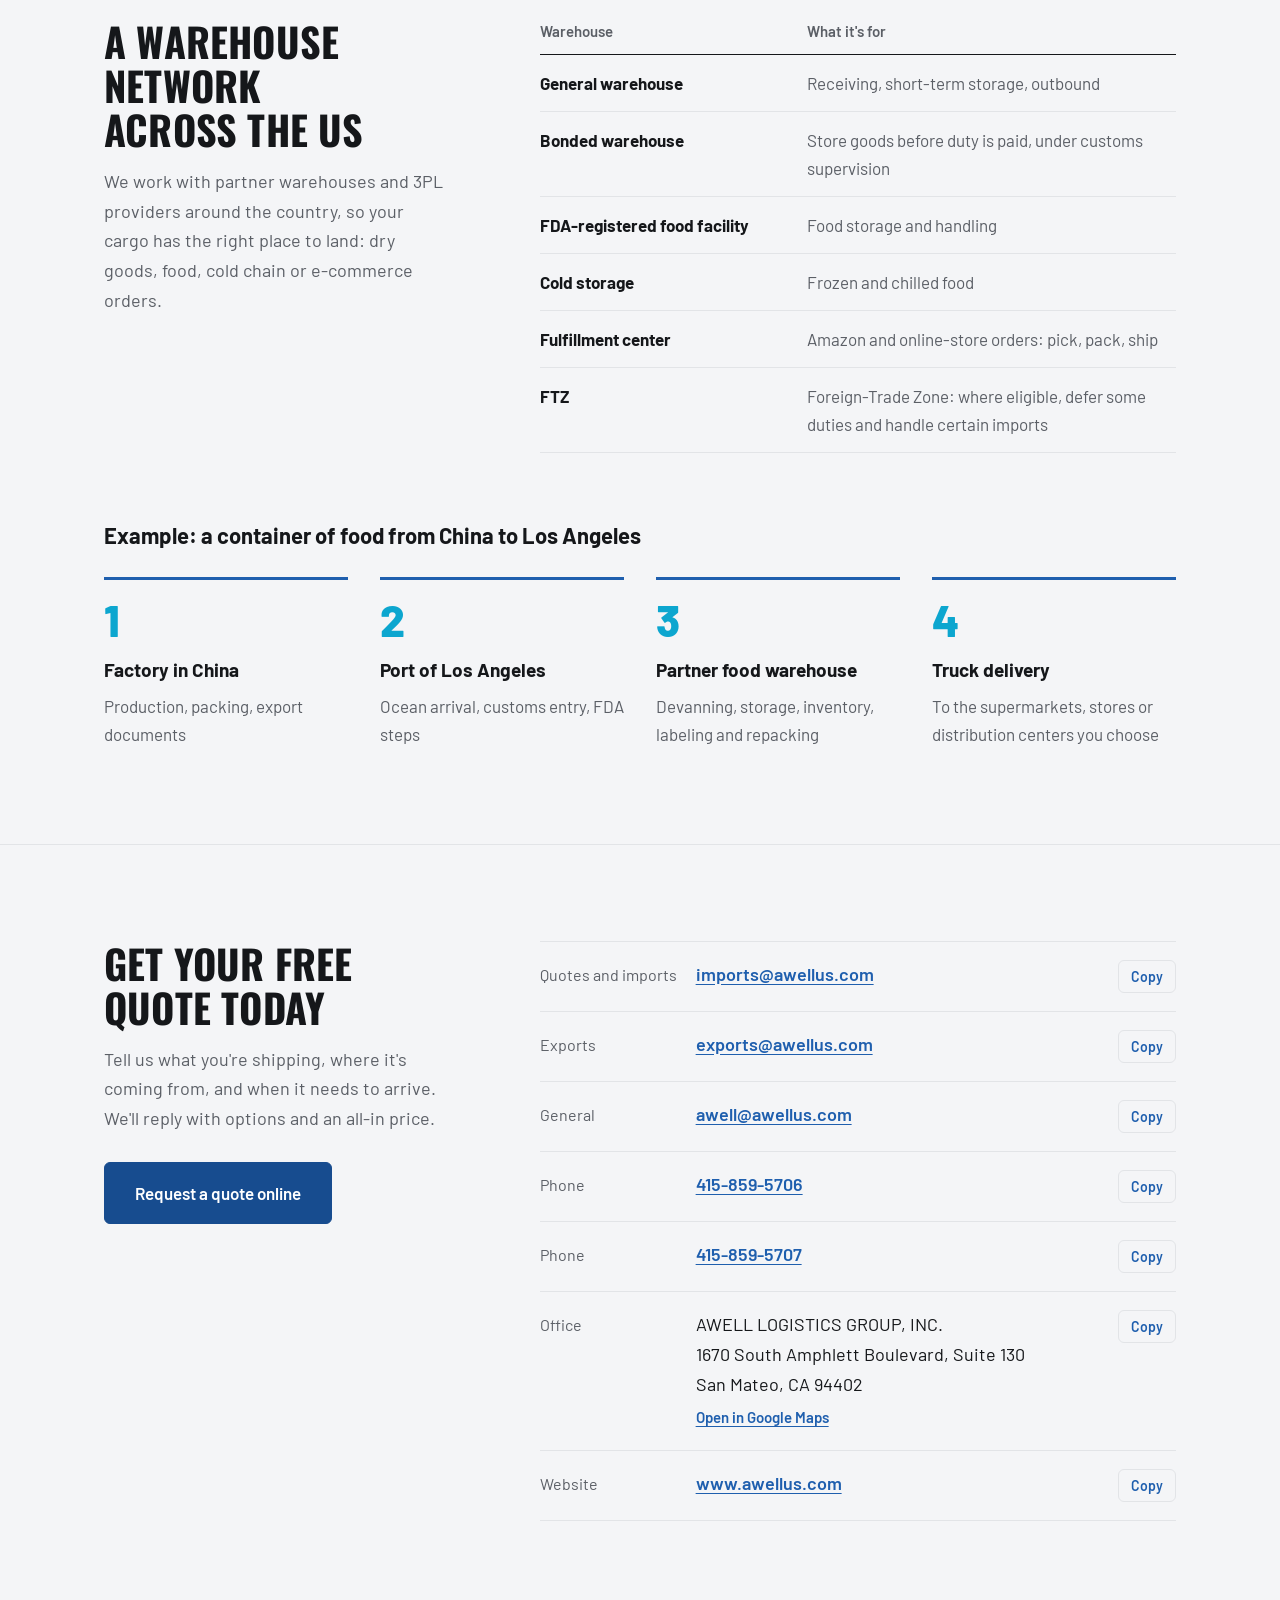
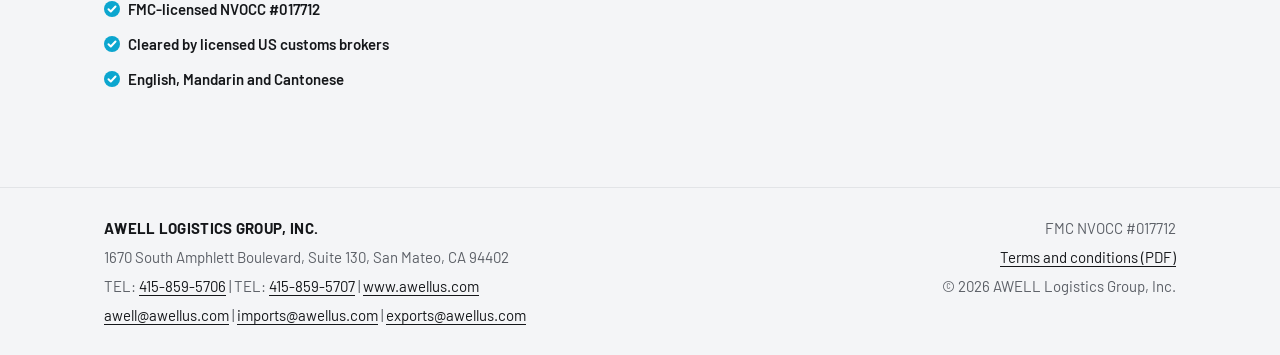
==== commit cfa892a6: "Hero picture, FDA and warehouse sections, real shipping origins" ====
--- a/index.html
+++ b/index.html
@@ -50,7 +50,8 @@
       <a href="#network"><span class="en">Network</span><span class="zh">航线网络</span></a>
       <a href="#photos"><span class="en">Photos</span><span class="zh">实拍</span></a>
       <a href="#services"><span class="en">Services</span><span class="zh">服务</span></a>
-      <a href="#how"><span class="en">How it works</span><span class="zh">合作流程</span></a>
+      <a href="#fda"><span class="en">FDA</span><span class="zh">FDA</span></a>
+      <a href="#warehouses"><span class="en">Warehouses</span><span class="zh">仓储</span></a>
       <a href="#contact"><span class="en">Contact</span><span class="zh">联系我们</span></a>
       <a class="nav-cta" href="quote.html"><span class="en">Free quote</span><span class="zh">免费报价</span></a>
       <div class="lang-switch" role="group" aria-label="Language">
@@ -65,11 +66,11 @@
 <main id="top">
 
   <!-- ===== 首屏 =====
-       背景是视频；上面盖一层很淡的白色（.tint），底部模糊并渐变成白色，和第二屏接上。 -->
+       背景是一张高清图；上面盖一层很淡的白色（.tint），底部模糊并渐变成白色，和下面接上。 -->
   <section class="hero-frame" aria-label="AWELL Logistics Group">
-    <!-- 背景视频：飞机、船、卡车依次出现，播完停在最后一帧（三样都在画面里）。
-         hero-hd.mp4 / hero.mp4 两份，network.js 自动选；hero-poster.jpg 是第一帧，hero-end.jpg 是最后一帧。 -->
-    <video class="bg" data-hd="hero-hd.mp4" data-sd="hero.mp4" data-end="hero-end.jpg" poster="hero-poster.jpg" autoplay muted playsinline disablepictureinpicture preload="auto" aria-hidden="true"></video>
+    <!-- 背景图：飞机、船、卡车同框。hero.jpg 给电脑大屏，hero-small.jpg 给手机，浏览器自己挑。
+         以后想换回视频：把这个 <img> 换成 <video class="bg" data-hd="hero-hd.mp4" data-sd="hero.mp4" ...>（network.js 里的视频逻辑还在）。 -->
+    <img class="bg" src="hero.jpg" srcset="hero-small.jpg 1000w, hero.jpg 2560w" sizes="100vw" alt="" fetchpriority="high" decoding="async">
     <div class="tint"></div>
     <div class="stage">
       <p class="eyebrow"><span><span class="en">Why us</span><span class="zh">为什么选择我们</span></span></p>
@@ -134,11 +135,11 @@
         <span class="ln ln3"><span class="en">in America</span><span class="zh">每一个门口</span></span>
       </h2>
       <div class="net-map">
-        <svg viewBox="0 0 1000 327" role="img" aria-label="Shipping routes from Asia, Australia, India, the Middle East, Europe and South America to US ports, then trucking across the US">
+        <svg viewBox="0 0 1000 327" role="img" aria-label="Shipping routes from China, Hong Kong, Taiwan, Vietnam, Cambodia, South Korea, Singapore and Italy to US ports, then trucking across the US">
 <path class="net-dots" d="M0 3.5h0M0 15.8h0M0 28.2h0M0 40.5h0M0 52.8h0M0 65.2h0M0 77.5h0M0 89.8h0M0 102.2h0M0 114.5h0M0 126.8h0M0 139.2h0M0 151.5h0M0 163.8h0M3.3 9.7h0M3.3 22h0M3.3 34.3h0M3.3 46.7h0M3.3 59h0M3.3 71.3h0M3.3 83.7h0M3.3 96h0M3.3 108.3h0M3.3 120.7h0M3.3 133h0M3.3 145.3h0M3.3 157.7h0M6.7 3.5h0M6.7 15.8h0M6.7 28.2h0M6.7 40.5h0M6.7 52.8h0M6.7 65.2h0M6.7 77.5h0M6.7 89.8h0M6.7 102.2h0M6.7 114.5h0M6.7 126.8h0M6.7 139.2h0M6.7 151.5h0M6.7 200.8h0M10 9.7h0M10 22h0M10 34.3h0M10 46.7h0M10 59h0M10 71.3h0M10 83.7h0M10 96h0M10 108.3h0M10 120.7h0M10 133h0M10 145.3h0M10 157.7h0M10 170h0M10 182.3h0M13.3 3.5h0M13.3 15.8h0M13.3 28.2h0M13.3 40.5h0M13.3 52.8h0M13.3 65.2h0M13.3 77.5h0M13.3 89.8h0M13.3 102.2h0M13.3 114.5h0M13.3 126.8h0M13.3 139.2h0M13.3 151.5h0M13.3 163.8h0M13.3 188.5h0M16.7 9.7h0M16.7 22h0M16.7 34.3h0M16.7 46.7h0M16.7 59h0M16.7 71.3h0M16.7 83.7h0M16.7 96h0M16.7 108.3h0M16.7 120.7h0M16.7 133h0M16.7 145.3h0M16.7 157.7h0M16.7 170h0M16.7 194.7h0M16.7 207h0M20 3.5h0M20 15.8h0M20 28.2h0M20 40.5h0M20 52.8h0M20 65.2h0M20 77.5h0M20 89.8h0M20 102.2h0M20 114.5h0M20 126.8h0M20 139.2h0M20 151.5h0M20 163.8h0M20 200.8h0M20 213.2h0M23.3 9.7h0M23.3 22h0M23.3 34.3h0M23.3 46.7h0M23.3 59h0M23.3 71.3h0M23.3 83.7h0M23.3 96h0M23.3 108.3h0M23.3 120.7h0M23.3 133h0M23.3 145.3h0M23.3 157.7h0M23.3 170h0M23.3 219.3h0M26.7 3.5h0M26.7 15.8h0M26.7 28.2h0M26.7 40.5h0M26.7 52.8h0M26.7 65.2h0M26.7 77.5h0M26.7 89.8h0M26.7 102.2h0M26.7 114.5h0M26.7 126.8h0M26.7 139.2h0M26.7 151.5h0M26.7 163.8h0M26.7 176.2h0M26.7 225.5h0M30 9.7h0M30 22h0M30 34.3h0M30 46.7h0M30 59h0M30 71.3h0M30 83.7h0M30 96h0M30 108.3h0M30 120.7h0M30 133h0M30 145.3h0M30 157.7h0M30 170h0M30 182.3h0M30 219.3h0M33.3 3.5h0M33.3 15.8h0M33.3 28.2h0M33.3 40.5h0M33.3 52.8h0M33.3 65.2h0M33.3 77.5h0M33.3 89.8h0M33.3 102.2h0M33.3 114.5h0M33.3 126.8h0M33.3 139.2h0M33.3 163.8h0M33.3 176.2h0M36.7 9.7h0M36.7 22h0M36.7 34.3h0M36.7 46.7h0M36.7 59h0M36.7 71.3h0M36.7 83.7h0M36.7 96h0M36.7 108.3h0M36.7 120.7h0M36.7 133h0M36.7 145.3h0M36.7 170h0M36.7 231.7h0M40 3.5h0M40 15.8h0M40 28.2h0M40 40.5h0M40 52.8h0M40 65.2h0M40 77.5h0M40 89.8h0M40 102.2h0M40 114.5h0M40 126.8h0M40 139.2h0M43.3 9.7h0M43.3 22h0M43.3 34.3h0M43.3 46.7h0M43.3 59h0M43.3 71.3h0M43.3 83.7h0M43.3 96h0M43.3 108.3h0M43.3 120.7h0M43.3 133h0M43.3 145.3h0M43.3 207h0M43.3 231.7h0M46.7 3.5h0M46.7 15.8h0M46.7 28.2h0M46.7 40.5h0M46.7 52.8h0M46.7 65.2h0M46.7 77.5h0M46.7 89.8h0M46.7 102.2h0M46.7 114.5h0M46.7 126.8h0M46.7 139.2h0M46.7 213.2h0M50 9.7h0M50 22h0M50 34.3h0M50 46.7h0M50 59h0M50 71.3h0M50 83.7h0M50 96h0M50 108.3h0M50 120.7h0M50 133h0M50 145.3h0M50 207h0M53.3 3.5h0M53.3 15.8h0M53.3 28.2h0M53.3 40.5h0M53.3 52.8h0M53.3 65.2h0M53.3 77.5h0M53.3 89.8h0M53.3 102.2h0M53.3 114.5h0M53.3 126.8h0M53.3 139.2h0M53.3 200.8h0M53.3 213.2h0M56.7 9.7h0M56.7 22h0M56.7 34.3h0M56.7 46.7h0M56.7 59h0M56.7 71.3h0M56.7 83.7h0M56.7 96h0M56.7 108.3h0M56.7 120.7h0M56.7 133h0M56.7 194.7h0M56.7 207h0M56.7 219.3h0M56.7 281h0M56.7 293.3h0M60 3.5h0M60 15.8h0M60 28.2h0M60 40.5h0M60 52.8h0M60 65.2h0M60 77.5h0M60 89.8h0M60 102.2h0M60 114.5h0M60 126.8h0M60 139.2h0M60 200.8h0M60 213.2h0M60 274.8h0M60 287.2h0M60 299.5h0M60 311.8h0M63.3 9.7h0M63.3 22h0M63.3 34.3h0M63.3 46.7h0M63.3 59h0M63.3 71.3h0M63.3 83.7h0M63.3 108.3h0M63.3 120.7h0M63.3 133h0M63.3 194.7h0M63.3 207h0M63.3 281h0M63.3 293.3h0M63.3 305.7h0M66.7 3.5h0M66.7 15.8h0M66.7 28.2h0M66.7 40.5h0M66.7 52.8h0M66.7 65.2h0M66.7 77.5h0M66.7 89.8h0M66.7 102.2h0M66.7 114.5h0M66.7 126.8h0M66.7 237.8h0M66.7 274.8h0M66.7 287.2h0M66.7 299.5h0M70 9.7h0M70 22h0M70 34.3h0M70 46.7h0M70 59h0M70 71.3h0M70 83.7h0M70 120.7h0M70 170h0M70 194.7h0M70 219.3h0M70 268.7h0M70 281h0M70 293.3h0M70 305.7h0M73.3 3.5h0M73.3 15.8h0M73.3 28.2h0M73.3 40.5h0M73.3 52.8h0M73.3 65.2h0M73.3 77.5h0M73.3 89.8h0M73.3 102.2h0M73.3 126.8h0M73.3 139.2h0M73.3 163.8h0M73.3 213.2h0M73.3 274.8h0M73.3 287.2h0M73.3 299.5h0M76.7 9.7h0M76.7 22h0M76.7 34.3h0M76.7 46.7h0M76.7 59h0M76.7 71.3h0M76.7 83.7h0M76.7 182.3h0M76.7 268.7h0M76.7 281h0M76.7 293.3h0M76.7 305.7h0M80 3.5h0M80 15.8h0M80 28.2h0M80 40.5h0M80 52.8h0M80 65.2h0M80 77.5h0M80 89.8h0M80 139.2h0M80 262.5h0M80 274.8h0M80 287.2h0M80 299.5h0M83.3 9.7h0M83.3 22h0M83.3 34.3h0M83.3 46.7h0M83.3 59h0M83.3 71.3h0M83.3 83.7h0M83.3 256.3h0M83.3 268.7h0M83.3 281h0M83.3 293.3h0M83.3 305.7h0M86.7 3.5h0M86.7 15.8h0M86.7 28.2h0M86.7 40.5h0M86.7 52.8h0M86.7 65.2h0M86.7 77.5h0M86.7 89.8h0M86.7 188.5h0M86.7 262.5h0M86.7 274.8h0M86.7 287.2h0M86.7 299.5h0M90 9.7h0M90 22h0M90 34.3h0M90 46.7h0M90 59h0M90 71.3h0M90 83.7h0M90 96h0M90 108.3h0M90 207h0M90 256.3h0M90 268.7h0M90 281h0M90 293.3h0M93.3 3.5h0M93.3 15.8h0M93.3 28.2h0M93.3 40.5h0M93.3 52.8h0M93.3 65.2h0M93.3 77.5h0M93.3 89.8h0M93.3 102.2h0M93.3 262.5h0M93.3 274.8h0M93.3 287.2h0M93.3 299.5h0M96.7 9.7h0M96.7 22h0M96.7 34.3h0M96.7 46.7h0M96.7 59h0M96.7 71.3h0M96.7 83.7h0M96.7 219.3h0M96.7 256.3h0M96.7 268.7h0M96.7 281h0M96.7 293.3h0M100 15.8h0M100 28.2h0M100 40.5h0M100 52.8h0M100 65.2h0M100 77.5h0M100 114.5h0M100 213.2h0M100 250.2h0M100 262.5h0M100 274.8h0M100 287.2h0M100 299.5h0M103.3 9.7h0M103.3 22h0M103.3 34.3h0M103.3 46.7h0M103.3 59h0M103.3 71.3h0M103.3 83.7h0M103.3 108.3h0M103.3 256.3h0M103.3 268.7h0M103.3 281h0M103.3 293.3h0M106.7 3.5h0M106.7 15.8h0M106.7 28.2h0M106.7 40.5h0M106.7 52.8h0M106.7 65.2h0M106.7 77.5h0M106.7 213.2h0M106.7 250.2h0M106.7 262.5h0M106.7 274.8h0M106.7 287.2h0M106.7 299.5h0M110 9.7h0M110 22h0M110 34.3h0M110 46.7h0M110 59h0M110 71.3h0M110 83.7h0M110 108.3h0M110 219.3h0M110 256.3h0M110 268.7h0M110 281h0M110 293.3h0M110 305.7h0M113.3 3.5h0M113.3 15.8h0M113.3 28.2h0M113.3 40.5h0M113.3 52.8h0M113.3 65.2h0M113.3 77.5h0M113.3 213.2h0M113.3 250.2h0M113.3 262.5h0M113.3 274.8h0M113.3 287.2h0M113.3 299.5h0M116.7 9.7h0M116.7 22h0M116.7 34.3h0M116.7 46.7h0M116.7 59h0M116.7 71.3h0M116.7 108.3h0M116.7 219.3h0M116.7 256.3h0M116.7 268.7h0M116.7 281h0M116.7 293.3h0M116.7 305.7h0M120 3.5h0M120 15.8h0M120 28.2h0M120 40.5h0M120 65.2h0M120 102.2h0M120 225.5h0M120 262.5h0M120 274.8h0M120 287.2h0M120 299.5h0M123.3 9.7h0M123.3 22h0M123.3 34.3h0M123.3 59h0M123.3 219.3h0M123.3 231.7h0M123.3 268.7h0M123.3 281h0M123.3 293.3h0M123.3 305.7h0M126.7 3.5h0M126.7 15.8h0M126.7 28.2h0M126.7 40.5h0M126.7 102.2h0M126.7 225.5h0M126.7 262.5h0M126.7 274.8h0M126.7 287.2h0M126.7 299.5h0M126.7 311.8h0M130 9.7h0M130 22h0M130 34.3h0M130 83.7h0M130 96h0M130 219.3h0M130 231.7h0M130 256.3h0M130 268.7h0M130 281h0M130 293.3h0M130 305.7h0M130 318h0M133.3 3.5h0M133.3 15.8h0M133.3 28.2h0M133.3 65.2h0M133.3 225.5h0M133.3 250.2h0M133.3 262.5h0M133.3 274.8h0M133.3 287.2h0M133.3 299.5h0M133.3 311.8h0M136.7 9.7h0M136.7 22h0M136.7 34.3h0M136.7 83.7h0M136.7 231.7h0M136.7 256.3h0M136.7 268.7h0M136.7 281h0M136.7 293.3h0M136.7 305.7h0M136.7 318h0M140 3.5h0M140 15.8h0M140 28.2h0M140 225.5h0M140 262.5h0M140 274.8h0M140 287.2h0M140 299.5h0M140 311.8h0M143.3 9.7h0M143.3 22h0M143.3 34.3h0M143.3 231.7h0M143.3 268.7h0M143.3 281h0M143.3 293.3h0M143.3 305.7h0M143.3 318h0M146.7 3.5h0M146.7 15.8h0M146.7 28.2h0M146.7 237.8h0M146.7 274.8h0M146.7 287.2h0M146.7 299.5h0M146.7 311.8h0M150 9.7h0M150 22h0M150 34.3h0M150 281h0M150 293.3h0M150 305.7h0M150 318h0M153.3 3.5h0M153.3 15.8h0M153.3 28.2h0M153.3 237.8h0M153.3 287.2h0M153.3 299.5h0M153.3 311.8h0M156.7 9.7h0M156.7 22h0M156.7 34.3h0M156.7 281h0M156.7 293.3h0M156.7 305.7h0M160 3.5h0M160 15.8h0M160 28.2h0M160 287.2h0M160 299.5h0M163.3 9.7h0M163.3 22h0M163.3 34.3h0M166.7 3.5h0M166.7 15.8h0M166.7 28.2h0M170 9.7h0M170 22h0M170 46.7h0M173.3 3.5h0M173.3 15.8h0M173.3 28.2h0M173.3 52.8h0M176.7 9.7h0M176.7 22h0M176.7 46.7h0M180 15.8h0M180 28.2h0M180 40.5h0M180 52.8h0M180 237.8h0M183.3 9.7h0M183.3 22h0M183.3 46.7h0M186.7 15.8h0M186.7 28.2h0M190 9.7h0M190 22h0M190 34.3h0M193.3 15.8h0M193.3 28.2h0M196.7 9.7h0M196.7 22h0M200 15.8h0M200 28.2h0M203.3 9.7h0M203.3 22h0M203.3 256.3h0M206.7 15.8h0M206.7 28.2h0M210 9.7h0M210 22h0M213.3 15.8h0M213.3 28.2h0M216.7 9.7h0M216.7 22h0M220 15.8h0M220 28.2h0M220 324.2h0M223.3 9.7h0M223.3 22h0M226.7 15.8h0M226.7 324.2h0M230 9.7h0M233.3 15.8h0M233.3 28.2h0M236.7 9.7h0M240 15.8h0M246.7 15.8h0M253.3 15.8h0M256.7 22h0M260 15.8h0M276.7 9.7h0M280 15.8h0M280 28.2h0M283.3 9.7h0M283.3 34.3h0M286.7 28.2h0M290 9.7h0M290 22h0M290 34.3h0M293.3 3.5h0M293.3 15.8h0M293.3 28.2h0M296.7 9.7h0M296.7 22h0M296.7 34.3h0M300 3.5h0M300 15.8h0M300 28.2h0M300 40.5h0M303.3 9.7h0M303.3 22h0M303.3 34.3h0M306.7 3.5h0M306.7 15.8h0M306.7 28.2h0M306.7 40.5h0M310 9.7h0M310 22h0M310 34.3h0M313.3 3.5h0M313.3 15.8h0M313.3 28.2h0M316.7 9.7h0M316.7 22h0M316.7 34.3h0M320 15.8h0M320 28.2h0M323.3 9.7h0M323.3 22h0M323.3 34.3h0M326.7 15.8h0M326.7 28.2h0M330 9.7h0M330 22h0M333.3 15.8h0M333.3 28.2h0M336.7 9.7h0M336.7 22h0M336.7 34.3h0M340 15.8h0M340 28.2h0M343.3 9.7h0M343.3 22h0M343.3 34.3h0M346.7 15.8h0M346.7 28.2h0M350 9.7h0M350 22h0M350 34.3h0M353.3 15.8h0M353.3 28.2h0M356.7 9.7h0M356.7 22h0M356.7 34.3h0M360 15.8h0M360 28.2h0M360 40.5h0M363.3 9.7h0M363.3 22h0M363.3 34.3h0M366.7 15.8h0M366.7 28.2h0M366.7 40.5h0M366.7 52.8h0M370 9.7h0M370 22h0M370 34.3h0M370 46.7h0M373.3 15.8h0M373.3 28.2h0M373.3 40.5h0M373.3 52.8h0M376.7 9.7h0M376.7 22h0M376.7 34.3h0M376.7 46.7h0M380 15.8h0M380 28.2h0M380 40.5h0M380 52.8h0M383.3 9.7h0M383.3 22h0M383.3 34.3h0M383.3 46.7h0M383.3 59h0M386.7 15.8h0M386.7 28.2h0M386.7 40.5h0M386.7 52.8h0M386.7 65.2h0M390 9.7h0M390 22h0M390 34.3h0M390 46.7h0M390 59h0M393.3 15.8h0M393.3 28.2h0M393.3 40.5h0M393.3 52.8h0M393.3 65.2h0M393.3 77.5h0M393.3 89.8h0M396.7 9.7h0M396.7 22h0M396.7 34.3h0M396.7 46.7h0M396.7 59h0M396.7 71.3h0M396.7 83.7h0M396.7 96h0M400 15.8h0M400 28.2h0M400 40.5h0M400 52.8h0M400 65.2h0M400 77.5h0M400 89.8h0M400 102.2h0M403.3 9.7h0M403.3 22h0M403.3 34.3h0M403.3 46.7h0M403.3 59h0M403.3 71.3h0M403.3 83.7h0M403.3 96h0M403.3 108.3h0M406.7 15.8h0M406.7 28.2h0M406.7 40.5h0M406.7 52.8h0M406.7 65.2h0M406.7 77.5h0M406.7 89.8h0M406.7 102.2h0M410 9.7h0M410 22h0M410 34.3h0M410 46.7h0M410 59h0M410 71.3h0M410 83.7h0M410 96h0M410 108.3h0M413.3 3.5h0M413.3 15.8h0M413.3 28.2h0M413.3 40.5h0M413.3 52.8h0M413.3 65.2h0M413.3 77.5h0M413.3 89.8h0M413.3 102.2h0M413.3 114.5h0M416.7 9.7h0M416.7 22h0M416.7 34.3h0M416.7 46.7h0M416.7 59h0M416.7 71.3h0M416.7 83.7h0M416.7 96h0M416.7 108.3h0M416.7 120.7h0M420 3.5h0M420 15.8h0M420 28.2h0M420 40.5h0M420 52.8h0M420 65.2h0M420 77.5h0M420 89.8h0M420 102.2h0M420 114.5h0M420 126.8h0M423.3 9.7h0M423.3 22h0M423.3 34.3h0M423.3 46.7h0M423.3 59h0M423.3 71.3h0M423.3 83.7h0M423.3 96h0M423.3 108.3h0M423.3 120.7h0M423.3 133h0M426.7 3.5h0M426.7 15.8h0M426.7 28.2h0M426.7 40.5h0M426.7 52.8h0M426.7 65.2h0M426.7 77.5h0M426.7 89.8h0M426.7 102.2h0M426.7 114.5h0M426.7 126.8h0M426.7 139.2h0M430 9.7h0M430 22h0M430 34.3h0M430 46.7h0M430 59h0M430 71.3h0M430 83.7h0M430 96h0M430 108.3h0M430 120.7h0M433.3 3.5h0M433.3 15.8h0M433.3 28.2h0M433.3 40.5h0M433.3 52.8h0M433.3 65.2h0M433.3 77.5h0M433.3 89.8h0M433.3 102.2h0M433.3 114.5h0M433.3 126.8h0M436.7 22h0M436.7 34.3h0M436.7 46.7h0M436.7 59h0M436.7 71.3h0M436.7 83.7h0M436.7 96h0M436.7 108.3h0M436.7 120.7h0M436.7 133h0M440 3.5h0M440 15.8h0M440 28.2h0M440 40.5h0M440 52.8h0M440 65.2h0M440 77.5h0M440 89.8h0M440 102.2h0M440 114.5h0M440 126.8h0M440 139.2h0M443.3 22h0M443.3 34.3h0M443.3 46.7h0M443.3 59h0M443.3 71.3h0M443.3 83.7h0M443.3 96h0M443.3 108.3h0M443.3 120.7h0M443.3 133h0M443.3 145.3h0M446.7 3.5h0M446.7 15.8h0M446.7 28.2h0M446.7 40.5h0M446.7 52.8h0M446.7 65.2h0M446.7 77.5h0M446.7 89.8h0M446.7 102.2h0M446.7 114.5h0M446.7 126.8h0M446.7 139.2h0M446.7 151.5h0M450 22h0M450 34.3h0M450 46.7h0M450 59h0M450 71.3h0M450 83.7h0M450 96h0M450 108.3h0M450 120.7h0M450 133h0M450 145.3h0M453.3 15.8h0M453.3 28.2h0M453.3 40.5h0M453.3 52.8h0M453.3 65.2h0M453.3 77.5h0M453.3 89.8h0M453.3 102.2h0M453.3 114.5h0M453.3 126.8h0M453.3 139.2h0M453.3 151.5h0M456.7 22h0M456.7 34.3h0M456.7 46.7h0M456.7 59h0M456.7 71.3h0M456.7 83.7h0M456.7 96h0M456.7 108.3h0M456.7 120.7h0M456.7 133h0M456.7 145.3h0M456.7 157.7h0M460 15.8h0M460 28.2h0M460 40.5h0M460 52.8h0M460 65.2h0M460 77.5h0M460 89.8h0M460 102.2h0M460 114.5h0M460 126.8h0M460 139.2h0M460 151.5h0M463.3 22h0M463.3 34.3h0M463.3 46.7h0M463.3 59h0M463.3 71.3h0M463.3 83.7h0M463.3 96h0M463.3 108.3h0M463.3 120.7h0M463.3 133h0M463.3 145.3h0M463.3 157.7h0M466.7 15.8h0M466.7 28.2h0M466.7 40.5h0M466.7 52.8h0M466.7 65.2h0M466.7 77.5h0M466.7 89.8h0M466.7 102.2h0M466.7 114.5h0M466.7 126.8h0M466.7 151.5h0M466.7 163.8h0M470 9.7h0M470 22h0M470 34.3h0M470 46.7h0M470 59h0M470 71.3h0M470 83.7h0M470 96h0M470 108.3h0M470 120.7h0M470 157.7h0M473.3 3.5h0M473.3 15.8h0M473.3 28.2h0M473.3 40.5h0M473.3 52.8h0M473.3 65.2h0M473.3 77.5h0M473.3 89.8h0M473.3 102.2h0M473.3 114.5h0M476.7 9.7h0M476.7 22h0M476.7 46.7h0M476.7 59h0M476.7 71.3h0M476.7 83.7h0M476.7 96h0M476.7 108.3h0M476.7 120.7h0M476.7 157.7h0M480 15.8h0M480 52.8h0M480 65.2h0M480 77.5h0M480 89.8h0M480 102.2h0M480 114.5h0M480 163.8h0M483.3 9.7h0M483.3 22h0M483.3 46.7h0M483.3 59h0M483.3 71.3h0M483.3 83.7h0M483.3 96h0M483.3 108.3h0M483.3 120.7h0M483.3 157.7h0M486.7 15.8h0M486.7 52.8h0M486.7 65.2h0M486.7 77.5h0M486.7 89.8h0M486.7 102.2h0M486.7 114.5h0M486.7 151.5h0M486.7 163.8h0M490 9.7h0M490 22h0M490 46.7h0M490 59h0M490 71.3h0M490 83.7h0M490 96h0M490 108.3h0M490 120.7h0M490 157.7h0M490 170h0M493.3 3.5h0M493.3 15.8h0M493.3 52.8h0M493.3 65.2h0M493.3 77.5h0M493.3 89.8h0M493.3 102.2h0M493.3 114.5h0M496.7 22h0M496.7 59h0M496.7 71.3h0M496.7 83.7h0M496.7 96h0M496.7 108.3h0M496.7 120.7h0M496.7 170h0M500 3.5h0M500 15.8h0M500 52.8h0M500 65.2h0M500 77.5h0M500 89.8h0M500 102.2h0M500 114.5h0M500 163.8h0M500 176.2h0M503.3 9.7h0M503.3 22h0M503.3 59h0M503.3 71.3h0M503.3 83.7h0M503.3 96h0M503.3 108.3h0M503.3 120.7h0M503.3 145.3h0M503.3 170h0M503.3 182.3h0M506.7 3.5h0M506.7 15.8h0M506.7 52.8h0M506.7 65.2h0M506.7 77.5h0M506.7 89.8h0M506.7 102.2h0M506.7 114.5h0M506.7 126.8h0M510 9.7h0M510 59h0M510 71.3h0M510 83.7h0M510 96h0M510 108.3h0M510 133h0M510 145.3h0M513.3 3.5h0M513.3 65.2h0M513.3 77.5h0M513.3 89.8h0M513.3 102.2h0M513.3 114.5h0M513.3 188.5h0M513.3 213.2h0M513.3 225.5h0M516.7 46.7h0M516.7 71.3h0M516.7 83.7h0M516.7 96h0M516.7 108.3h0M516.7 145.3h0M516.7 182.3h0M516.7 207h0M516.7 219.3h0M516.7 231.7h0M520 3.5h0M520 28.2h0M520 52.8h0M520 65.2h0M520 77.5h0M520 89.8h0M520 102.2h0M520 139.2h0M520 188.5h0M520 213.2h0M520 225.5h0M520 237.8h0M523.3 9.7h0M523.3 22h0M523.3 34.3h0M523.3 46.7h0M523.3 59h0M523.3 71.3h0M523.3 83.7h0M523.3 96h0M523.3 108.3h0M523.3 157.7h0M523.3 194.7h0M523.3 207h0M523.3 219.3h0M523.3 231.7h0M523.3 244h0M526.7 3.5h0M526.7 40.5h0M526.7 52.8h0M526.7 65.2h0M526.7 77.5h0M526.7 89.8h0M526.7 151.5h0M526.7 188.5h0M526.7 200.8h0M526.7 213.2h0M526.7 225.5h0M526.7 237.8h0M526.7 250.2h0M530 9.7h0M530 34.3h0M530 46.7h0M530 59h0M530 71.3h0M530 83.7h0M530 145.3h0M530 182.3h0M530 194.7h0M530 207h0M530 219.3h0M530 231.7h0M530 244h0M530 256.3h0M533.3 3.5h0M533.3 15.8h0M533.3 40.5h0M533.3 52.8h0M533.3 65.2h0M533.3 77.5h0M533.3 89.8h0M533.3 188.5h0M533.3 200.8h0M533.3 213.2h0M533.3 225.5h0M533.3 237.8h0M533.3 250.2h0M533.3 324.2h0M536.7 9.7h0M536.7 22h0M536.7 34.3h0M536.7 46.7h0M536.7 59h0M536.7 71.3h0M536.7 83.7h0M536.7 194.7h0M536.7 207h0M536.7 219.3h0M536.7 231.7h0M536.7 244h0M536.7 256.3h0M536.7 318h0M540 15.8h0M540 40.5h0M540 52.8h0M540 65.2h0M540 77.5h0M540 188.5h0M540 200.8h0M540 213.2h0M540 225.5h0M540 237.8h0M540 250.2h0M540 262.5h0M540 287.2h0M540 299.5h0M540 311.8h0M540 324.2h0M543.3 9.7h0M543.3 22h0M543.3 46.7h0M543.3 59h0M543.3 71.3h0M543.3 182.3h0M543.3 194.7h0M543.3 207h0M543.3 219.3h0M543.3 231.7h0M543.3 244h0M543.3 256.3h0M543.3 268.7h0M543.3 281h0M543.3 293.3h0M543.3 305.7h0M543.3 318h0M546.7 15.8h0M546.7 28.2h0M546.7 40.5h0M546.7 52.8h0M546.7 65.2h0M546.7 77.5h0M546.7 188.5h0M546.7 200.8h0M546.7 213.2h0M546.7 225.5h0M546.7 237.8h0M546.7 250.2h0M546.7 262.5h0M546.7 274.8h0M546.7 287.2h0M546.7 299.5h0M546.7 311.8h0M546.7 324.2h0M550 22h0M550 46.7h0M550 59h0M550 71.3h0M550 157.7h0M550 182.3h0M550 194.7h0M550 207h0M550 219.3h0M550 231.7h0M550 244h0M550 256.3h0M550 268.7h0M550 281h0M550 293.3h0M550 305.7h0M550 318h0M553.3 15.8h0M553.3 40.5h0M553.3 52.8h0M553.3 77.5h0M553.3 188.5h0M553.3 200.8h0M553.3 213.2h0M553.3 225.5h0M553.3 237.8h0M553.3 250.2h0M553.3 262.5h0M553.3 274.8h0M553.3 287.2h0M553.3 299.5h0M553.3 311.8h0M553.3 324.2h0M556.7 34.3h0M556.7 46.7h0M556.7 59h0M556.7 182.3h0M556.7 194.7h0M556.7 207h0M556.7 219.3h0M556.7 231.7h0M556.7 244h0M556.7 256.3h0M556.7 268.7h0M556.7 281h0M556.7 293.3h0M556.7 305.7h0M556.7 318h0M560 15.8h0M560 40.5h0M560 52.8h0M560 65.2h0M560 77.5h0M560 188.5h0M560 200.8h0M560 213.2h0M560 225.5h0M560 237.8h0M560 250.2h0M560 262.5h0M560 274.8h0M560 287.2h0M560 299.5h0M560 311.8h0M560 324.2h0M563.3 46.7h0M563.3 59h0M563.3 182.3h0M563.3 194.7h0M563.3 207h0M563.3 219.3h0M563.3 231.7h0M563.3 244h0M563.3 256.3h0M563.3 268.7h0M563.3 281h0M563.3 293.3h0M563.3 305.7h0M563.3 318h0M566.7 52.8h0M566.7 188.5h0M566.7 200.8h0M566.7 213.2h0M566.7 225.5h0M566.7 237.8h0M566.7 250.2h0M566.7 262.5h0M566.7 274.8h0M566.7 287.2h0M566.7 299.5h0M566.7 311.8h0M570 59h0M570 194.7h0M570 207h0M570 219.3h0M570 231.7h0M570 244h0M570 256.3h0M570 268.7h0M570 281h0M570 293.3h0M570 305.7h0M570 318h0M573.3 52.8h0M573.3 188.5h0M573.3 200.8h0M573.3 213.2h0M573.3 225.5h0M573.3 237.8h0M573.3 250.2h0M573.3 262.5h0M573.3 274.8h0M573.3 287.2h0M573.3 299.5h0M573.3 311.8h0M576.7 59h0M576.7 194.7h0M576.7 207h0M576.7 219.3h0M576.7 231.7h0M576.7 244h0M576.7 256.3h0M576.7 268.7h0M576.7 281h0M576.7 293.3h0M576.7 305.7h0M576.7 318h0M580 65.2h0M580 200.8h0M580 213.2h0M580 225.5h0M580 237.8h0M580 250.2h0M580 262.5h0M580 274.8h0M580 287.2h0M580 299.5h0M580 311.8h0M583.3 194.7h0M583.3 207h0M583.3 219.3h0M583.3 231.7h0M583.3 244h0M583.3 256.3h0M583.3 268.7h0M583.3 281h0M583.3 293.3h0M583.3 305.7h0M586.7 200.8h0M586.7 213.2h0M586.7 225.5h0M586.7 237.8h0M586.7 250.2h0M586.7 262.5h0M586.7 274.8h0M586.7 287.2h0M586.7 299.5h0M590 9.7h0M590 207h0M590 219.3h0M590 231.7h0M590 244h0M590 256.3h0M590 268.7h0M590 281h0M590 293.3h0M590 305.7h0M593.3 15.8h0M593.3 200.8h0M593.3 213.2h0M593.3 225.5h0M593.3 237.8h0M593.3 250.2h0M593.3 262.5h0M593.3 274.8h0M593.3 287.2h0M593.3 299.5h0M596.7 9.7h0M596.7 207h0M596.7 219.3h0M596.7 231.7h0M596.7 244h0M596.7 256.3h0M596.7 268.7h0M596.7 281h0M596.7 293.3h0M600 3.5h0M600 15.8h0M600 28.2h0M600 213.2h0M600 225.5h0M600 237.8h0M600 250.2h0M600 262.5h0M600 274.8h0M600 287.2h0M603.3 9.7h0M603.3 22h0M603.3 219.3h0M603.3 231.7h0M603.3 244h0M603.3 256.3h0M603.3 268.7h0M603.3 281h0M606.7 3.5h0M606.7 15.8h0M606.7 28.2h0M606.7 213.2h0M606.7 225.5h0M606.7 237.8h0M606.7 250.2h0M606.7 262.5h0M606.7 274.8h0M610 9.7h0M610 22h0M610 34.3h0M610 219.3h0M610 231.7h0M610 244h0M610 256.3h0M610 268.7h0M613.3 3.5h0M613.3 15.8h0M613.3 28.2h0M613.3 225.5h0M613.3 237.8h0M613.3 250.2h0M613.3 262.5h0M613.3 274.8h0M616.7 9.7h0M616.7 22h0M616.7 219.3h0M616.7 231.7h0M616.7 244h0M616.7 256.3h0M616.7 268.7h0M620 3.5h0M620 15.8h0M620 225.5h0M620 237.8h0M620 250.2h0M620 262.5h0M620 274.8h0M623.3 9.7h0M623.3 22h0M623.3 219.3h0M623.3 231.7h0M623.3 244h0M623.3 256.3h0M623.3 268.7h0M626.7 3.5h0M626.7 15.8h0M626.7 225.5h0M626.7 237.8h0M626.7 250.2h0M626.7 262.5h0M630 9.7h0M630 231.7h0M630 244h0M633.3 3.5h0M633.3 15.8h0M633.3 225.5h0M633.3 237.8h0M636.7 9.7h0M636.7 231.7h0M640 3.5h0M640 15.8h0M643.3 9.7h0M646.7 3.5h0M650 9.7h0M653.3 3.5h0M656.7 9.7h0M676.7 22h0M683.3 22h0M686.7 126.8h0M690 22h0M690 145.3h0M690 170h0M693.3 151.5h0M693.3 163.8h0M693.3 176.2h0M696.7 145.3h0M696.7 157.7h0M696.7 170h0M700 139.2h0M700 151.5h0M700 163.8h0M700 176.2h0M703.3 133h0M703.3 145.3h0M703.3 157.7h0M703.3 170h0M703.3 182.3h0M706.7 126.8h0M706.7 139.2h0M706.7 151.5h0M706.7 163.8h0M706.7 176.2h0M706.7 188.5h0M710 59h0M710 120.7h0M710 133h0M710 145.3h0M710 157.7h0M710 170h0M710 182.3h0M710 194.7h0M713.3 52.8h0M713.3 89.8h0M713.3 114.5h0M713.3 126.8h0M713.3 139.2h0M713.3 151.5h0M713.3 163.8h0M713.3 176.2h0M713.3 188.5h0M716.7 83.7h0M716.7 96h0M716.7 120.7h0M716.7 133h0M716.7 145.3h0M716.7 157.7h0M716.7 170h0M716.7 182.3h0M716.7 194.7h0M720 89.8h0M720 102.2h0M720 114.5h0M720 126.8h0M720 139.2h0M720 151.5h0M720 163.8h0M720 176.2h0M720 188.5h0M723.3 46.7h0M723.3 59h0M723.3 83.7h0M723.3 96h0M723.3 108.3h0M723.3 120.7h0M723.3 133h0M723.3 145.3h0M723.3 157.7h0M723.3 170h0M723.3 182.3h0M723.3 194.7h0M726.7 89.8h0M726.7 102.2h0M726.7 114.5h0M726.7 126.8h0M726.7 139.2h0M726.7 151.5h0M726.7 163.8h0M726.7 176.2h0M726.7 188.5h0M730 59h0M730 71.3h0M730 96h0M730 108.3h0M730 120.7h0M730 133h0M730 145.3h0M730 157.7h0M730 170h0M730 182.3h0M730 194.7h0M733.3 52.8h0M733.3 77.5h0M733.3 89.8h0M733.3 114.5h0M733.3 126.8h0M733.3 139.2h0M733.3 151.5h0M733.3 163.8h0M733.3 176.2h0M733.3 188.5h0M736.7 59h0M736.7 71.3h0M736.7 83.7h0M736.7 108.3h0M736.7 120.7h0M736.7 133h0M736.7 145.3h0M736.7 157.7h0M736.7 170h0M736.7 182.3h0M740 65.2h0M740 77.5h0M740 89.8h0M740 114.5h0M740 126.8h0M740 139.2h0M740 151.5h0M740 163.8h0M740 176.2h0M740 188.5h0M743.3 71.3h0M743.3 83.7h0M743.3 108.3h0M743.3 120.7h0M743.3 133h0M743.3 145.3h0M743.3 157.7h0M743.3 170h0M743.3 182.3h0M746.7 65.2h0M746.7 77.5h0M746.7 114.5h0M746.7 126.8h0M746.7 139.2h0M746.7 151.5h0M746.7 163.8h0M746.7 176.2h0M746.7 188.5h0M750 34.3h0M750 59h0M750 71.3h0M750 108.3h0M750 120.7h0M750 133h0M750 145.3h0M750 157.7h0M750 170h0M750 182.3h0M753.3 65.2h0M753.3 77.5h0M753.3 114.5h0M753.3 126.8h0M753.3 139.2h0M753.3 151.5h0M753.3 163.8h0M753.3 176.2h0M753.3 188.5h0M756.7 34.3h0M756.7 59h0M756.7 71.3h0M756.7 108.3h0M756.7 120.7h0M756.7 133h0M756.7 145.3h0M756.7 157.7h0M756.7 170h0M756.7 182.3h0M756.7 194.7h0M760 28.2h0M760 65.2h0M760 77.5h0M760 114.5h0M760 126.8h0M760 139.2h0M760 151.5h0M760 163.8h0M760 176.2h0M760 188.5h0M763.3 34.3h0M763.3 46.7h0M763.3 59h0M763.3 71.3h0M763.3 108.3h0M763.3 120.7h0M763.3 133h0M763.3 145.3h0M763.3 157.7h0M763.3 170h0M763.3 182.3h0M763.3 194.7h0M763.3 207h0M766.7 28.2h0M766.7 52.8h0M766.7 65.2h0M766.7 77.5h0M766.7 102.2h0M766.7 114.5h0M766.7 126.8h0M766.7 139.2h0M766.7 151.5h0M766.7 163.8h0M766.7 176.2h0M766.7 188.5h0M766.7 200.8h0M766.7 213.2h0M770 22h0M770 34.3h0M770 46.7h0M770 59h0M770 71.3h0M770 83.7h0M770 120.7h0M770 133h0M770 145.3h0M770 157.7h0M770 170h0M770 182.3h0M770 194.7h0M770 207h0M770 219.3h0M770 256.3h0M773.3 15.8h0M773.3 28.2h0M773.3 40.5h0M773.3 52.8h0M773.3 65.2h0M773.3 114.5h0M773.3 126.8h0M773.3 139.2h0M773.3 151.5h0M773.3 163.8h0M773.3 176.2h0M773.3 188.5h0M773.3 200.8h0M773.3 213.2h0M773.3 225.5h0M773.3 237.8h0M773.3 250.2h0M773.3 262.5h0M776.7 9.7h0M776.7 22h0M776.7 34.3h0M776.7 59h0M776.7 71.3h0M776.7 120.7h0M776.7 133h0M776.7 145.3h0M776.7 157.7h0M776.7 170h0M776.7 182.3h0M776.7 194.7h0M776.7 207h0M776.7 219.3h0M776.7 231.7h0M776.7 244h0M776.7 256.3h0M776.7 268.7h0M776.7 281h0M780 15.8h0M780 28.2h0M780 40.5h0M780 52.8h0M780 65.2h0M780 77.5h0M780 89.8h0M780 126.8h0M780 139.2h0M780 151.5h0M780 163.8h0M780 176.2h0M780 188.5h0M780 200.8h0M780 213.2h0M780 225.5h0M780 237.8h0M780 250.2h0M780 262.5h0M780 274.8h0M780 287.2h0M783.3 9.7h0M783.3 22h0M783.3 34.3h0M783.3 59h0M783.3 71.3h0M783.3 83.7h0M783.3 96h0M783.3 120.7h0M783.3 133h0M783.3 145.3h0M783.3 157.7h0M783.3 170h0M783.3 182.3h0M783.3 194.7h0M783.3 207h0M783.3 219.3h0M783.3 231.7h0M783.3 244h0M783.3 256.3h0M783.3 268.7h0M783.3 281h0M783.3 293.3h0M786.7 15.8h0M786.7 52.8h0M786.7 65.2h0M786.7 77.5h0M786.7 126.8h0M786.7 139.2h0M786.7 151.5h0M786.7 163.8h0M786.7 176.2h0M786.7 188.5h0M786.7 200.8h0M786.7 213.2h0M786.7 225.5h0M786.7 237.8h0M786.7 250.2h0M786.7 262.5h0M786.7 274.8h0M786.7 287.2h0M786.7 299.5h0M790 9.7h0M790 22h0M790 59h0M790 71.3h0M790 83.7h0M790 133h0M790 145.3h0M790 157.7h0M790 170h0M790 182.3h0M790 194.7h0M790 207h0M790 219.3h0M790 231.7h0M790 244h0M790 256.3h0M790 268.7h0M790 281h0M790 293.3h0M790 305.7h0M793.3 15.8h0M793.3 52.8h0M793.3 65.2h0M793.3 77.5h0M793.3 89.8h0M793.3 126.8h0M793.3 139.2h0M793.3 151.5h0M793.3 163.8h0M793.3 176.2h0M793.3 188.5h0M793.3 200.8h0M793.3 213.2h0M793.3 225.5h0M793.3 237.8h0M793.3 250.2h0M793.3 262.5h0M793.3 274.8h0M793.3 287.2h0M793.3 299.5h0M796.7 9.7h0M796.7 46.7h0M796.7 59h0M796.7 71.3h0M796.7 83.7h0M796.7 96h0M796.7 120.7h0M796.7 133h0M796.7 145.3h0M796.7 157.7h0M796.7 170h0M796.7 182.3h0M796.7 194.7h0M796.7 207h0M796.7 219.3h0M796.7 231.7h0M796.7 244h0M796.7 256.3h0M796.7 268.7h0M796.7 281h0M796.7 293.3h0M796.7 305.7h0M800 15.8h0M800 28.2h0M800 52.8h0M800 65.2h0M800 77.5h0M800 89.8h0M800 102.2h0M800 126.8h0M800 139.2h0M800 151.5h0M800 163.8h0M800 176.2h0M800 188.5h0M800 200.8h0M800 213.2h0M800 225.5h0M800 237.8h0M800 250.2h0M800 262.5h0M800 274.8h0M800 287.2h0M800 299.5h0M803.3 9.7h0M803.3 22h0M803.3 34.3h0M803.3 46.7h0M803.3 59h0M803.3 71.3h0M803.3 83.7h0M803.3 120.7h0M803.3 133h0M803.3 145.3h0M803.3 157.7h0M803.3 170h0M803.3 182.3h0M803.3 194.7h0M803.3 207h0M803.3 219.3h0M803.3 231.7h0M803.3 244h0M803.3 256.3h0M803.3 268.7h0M803.3 281h0M803.3 293.3h0M803.3 305.7h0M806.7 3.5h0M806.7 15.8h0M806.7 28.2h0M806.7 40.5h0M806.7 52.8h0M806.7 65.2h0M806.7 77.5h0M806.7 89.8h0M806.7 102.2h0M806.7 126.8h0M806.7 139.2h0M806.7 151.5h0M806.7 163.8h0M806.7 176.2h0M806.7 188.5h0M806.7 200.8h0M806.7 213.2h0M806.7 225.5h0M806.7 237.8h0M806.7 250.2h0M806.7 262.5h0M806.7 274.8h0M806.7 287.2h0M806.7 299.5h0M810 9.7h0M810 22h0M810 46.7h0M810 59h0M810 71.3h0M810 83.7h0M810 120.7h0M810 133h0M810 145.3h0M810 157.7h0M810 170h0M810 182.3h0M810 194.7h0M810 207h0M810 219.3h0M810 231.7h0M810 244h0M810 256.3h0M810 268.7h0M810 281h0M810 293.3h0M810 305.7h0M813.3 3.5h0M813.3 15.8h0M813.3 28.2h0M813.3 40.5h0M813.3 52.8h0M813.3 65.2h0M813.3 77.5h0M813.3 89.8h0M813.3 102.2h0M813.3 126.8h0M813.3 139.2h0M813.3 151.5h0M813.3 163.8h0M813.3 176.2h0M813.3 188.5h0M813.3 200.8h0M813.3 213.2h0M813.3 225.5h0M813.3 237.8h0M813.3 250.2h0M813.3 262.5h0M813.3 274.8h0M813.3 287.2h0M813.3 299.5h0M816.7 9.7h0M816.7 22h0M816.7 34.3h0M816.7 46.7h0M816.7 59h0M816.7 71.3h0M816.7 96h0M816.7 120.7h0M816.7 133h0M816.7 145.3h0M816.7 157.7h0M816.7 170h0M816.7 182.3h0M816.7 194.7h0M816.7 207h0M816.7 219.3h0M816.7 231.7h0M816.7 244h0M816.7 256.3h0M816.7 268.7h0M816.7 281h0M816.7 293.3h0M820 15.8h0M820 28.2h0M820 40.5h0M820 52.8h0M820 65.2h0M820 102.2h0M820 126.8h0M820 139.2h0M820 151.5h0M820 163.8h0M820 176.2h0M820 188.5h0M820 200.8h0M820 213.2h0M820 225.5h0M820 237.8h0M820 250.2h0M820 262.5h0M820 274.8h0M820 287.2h0M820 299.5h0M823.3 9.7h0M823.3 22h0M823.3 34.3h0M823.3 46.7h0M823.3 59h0M823.3 71.3h0M823.3 96h0M823.3 120.7h0M823.3 133h0M823.3 145.3h0M823.3 157.7h0M823.3 170h0M823.3 182.3h0M823.3 194.7h0M823.3 207h0M823.3 219.3h0M823.3 231.7h0M823.3 244h0M823.3 256.3h0M823.3 268.7h0M823.3 281h0M823.3 293.3h0M826.7 15.8h0M826.7 28.2h0M826.7 40.5h0M826.7 52.8h0M826.7 65.2h0M826.7 77.5h0M826.7 89.8h0M826.7 102.2h0M826.7 126.8h0M826.7 139.2h0M826.7 151.5h0M826.7 163.8h0M826.7 176.2h0M826.7 188.5h0M826.7 200.8h0M826.7 213.2h0M826.7 225.5h0M826.7 237.8h0M826.7 250.2h0M826.7 262.5h0M826.7 274.8h0M826.7 287.2h0M830 9.7h0M830 22h0M830 34.3h0M830 46.7h0M830 59h0M830 71.3h0M830 96h0M830 120.7h0M830 133h0M830 145.3h0M830 157.7h0M830 170h0M830 182.3h0M830 194.7h0M830 207h0M830 219.3h0M830 231.7h0M830 244h0M830 256.3h0M830 268.7h0M830 281h0M833.3 15.8h0M833.3 28.2h0M833.3 40.5h0M833.3 52.8h0M833.3 65.2h0M833.3 77.5h0M833.3 89.8h0M833.3 102.2h0M833.3 114.5h0M833.3 126.8h0M833.3 139.2h0M833.3 151.5h0M833.3 163.8h0M833.3 176.2h0M833.3 188.5h0M833.3 200.8h0M833.3 213.2h0M833.3 225.5h0M833.3 237.8h0M833.3 250.2h0M833.3 262.5h0M833.3 274.8h0M836.7 9.7h0M836.7 34.3h0M836.7 46.7h0M836.7 59h0M836.7 71.3h0M836.7 96h0M836.7 108.3h0M836.7 120.7h0M836.7 145.3h0M836.7 157.7h0M836.7 170h0M836.7 182.3h0M836.7 194.7h0M836.7 207h0M836.7 219.3h0M836.7 231.7h0M836.7 244h0M836.7 256.3h0M840 15.8h0M840 28.2h0M840 40.5h0M840 52.8h0M840 65.2h0M840 102.2h0M840 114.5h0M840 126.8h0M840 163.8h0M840 176.2h0M840 188.5h0M840 200.8h0M840 213.2h0M840 225.5h0M840 237.8h0M840 250.2h0M843.3 22h0M843.3 34.3h0M843.3 46.7h0M843.3 59h0M843.3 71.3h0M843.3 96h0M843.3 108.3h0M843.3 120.7h0M843.3 133h0M843.3 170h0M843.3 182.3h0M843.3 194.7h0M843.3 207h0M843.3 219.3h0M843.3 231.7h0M843.3 244h0M843.3 256.3h0M846.7 15.8h0M846.7 28.2h0M846.7 40.5h0M846.7 52.8h0M846.7 65.2h0M846.7 77.5h0M846.7 102.2h0M846.7 114.5h0M846.7 126.8h0M846.7 139.2h0M846.7 176.2h0M846.7 188.5h0M846.7 200.8h0M846.7 213.2h0M846.7 225.5h0M846.7 250.2h0M850 22h0M850 34.3h0M850 46.7h0M850 59h0M850 71.3h0M850 83.7h0M850 96h0M850 108.3h0M850 120.7h0M850 133h0M850 145.3h0M850 170h0M850 182.3h0M850 194.7h0M850 207h0M853.3 28.2h0M853.3 40.5h0M853.3 52.8h0M853.3 65.2h0M853.3 77.5h0M853.3 89.8h0M853.3 102.2h0M853.3 114.5h0M853.3 126.8h0M853.3 139.2h0M853.3 151.5h0M853.3 176.2h0M853.3 188.5h0M853.3 200.8h0M856.7 22h0M856.7 34.3h0M856.7 46.7h0M856.7 59h0M856.7 71.3h0M856.7 83.7h0M856.7 96h0M856.7 108.3h0M856.7 120.7h0M856.7 133h0M856.7 145.3h0M856.7 157.7h0M856.7 170h0M856.7 182.3h0M856.7 194.7h0M856.7 207h0M860 15.8h0M860 28.2h0M860 40.5h0M860 52.8h0M860 65.2h0M860 77.5h0M860 89.8h0M860 102.2h0M860 114.5h0M860 126.8h0M860 139.2h0M860 151.5h0M860 163.8h0M860 188.5h0M860 200.8h0M860 262.5h0M860 274.8h0M863.3 22h0M863.3 34.3h0M863.3 46.7h0M863.3 59h0M863.3 71.3h0M863.3 83.7h0M863.3 96h0M863.3 108.3h0M863.3 120.7h0M863.3 133h0M863.3 145.3h0M863.3 157.7h0M863.3 170h0M863.3 182.3h0M863.3 194.7h0M863.3 268.7h0M863.3 281h0M866.7 15.8h0M866.7 28.2h0M866.7 40.5h0M866.7 52.8h0M866.7 65.2h0M866.7 77.5h0M866.7 89.8h0M866.7 102.2h0M866.7 114.5h0M866.7 126.8h0M866.7 139.2h0M866.7 151.5h0M866.7 163.8h0M866.7 188.5h0M866.7 262.5h0M866.7 274.8h0M870 22h0M870 34.3h0M870 46.7h0M870 59h0M870 71.3h0M870 83.7h0M870 96h0M870 108.3h0M870 120.7h0M870 133h0M870 145.3h0M870 157.7h0M870 182.3h0M870 194.7h0M870 256.3h0M870 268.7h0M873.3 15.8h0M873.3 28.2h0M873.3 40.5h0M873.3 52.8h0M873.3 65.2h0M873.3 77.5h0M873.3 89.8h0M873.3 102.2h0M873.3 114.5h0M873.3 139.2h0M873.3 151.5h0M873.3 163.8h0M873.3 188.5h0M873.3 250.2h0M873.3 262.5h0M876.7 22h0M876.7 34.3h0M876.7 46.7h0M876.7 59h0M876.7 71.3h0M876.7 83.7h0M876.7 96h0M876.7 108.3h0M876.7 120.7h0M876.7 145.3h0M876.7 157.7h0M876.7 182.3h0M880 15.8h0M880 28.2h0M880 40.5h0M880 52.8h0M880 65.2h0M880 77.5h0M880 89.8h0M880 102.2h0M880 114.5h0M880 126.8h0M880 151.5h0M880 163.8h0M883.3 9.7h0M883.3 22h0M883.3 34.3h0M883.3 46.7h0M883.3 59h0M883.3 71.3h0M883.3 83.7h0M883.3 96h0M883.3 108.3h0M883.3 120.7h0M883.3 145.3h0M883.3 157.7h0M886.7 3.5h0M886.7 15.8h0M886.7 28.2h0M886.7 40.5h0M886.7 52.8h0M886.7 65.2h0M886.7 77.5h0M886.7 89.8h0M886.7 102.2h0M886.7 114.5h0M886.7 126.8h0M886.7 139.2h0M886.7 151.5h0M890 22h0M890 34.3h0M890 46.7h0M890 59h0M890 71.3h0M890 83.7h0M890 96h0M890 108.3h0M890 120.7h0M890 145.3h0M890 157.7h0M893.3 3.5h0M893.3 15.8h0M893.3 28.2h0M893.3 40.5h0M893.3 52.8h0M893.3 65.2h0M893.3 77.5h0M893.3 89.8h0M893.3 102.2h0M893.3 114.5h0M893.3 126.8h0M893.3 139.2h0M893.3 151.5h0M896.7 9.7h0M896.7 22h0M896.7 34.3h0M896.7 46.7h0M896.7 59h0M896.7 71.3h0M896.7 83.7h0M896.7 96h0M896.7 108.3h0M896.7 120.7h0M896.7 133h0M896.7 145.3h0M900 15.8h0M900 28.2h0M900 40.5h0M900 52.8h0M900 65.2h0M900 77.5h0M900 89.8h0M900 102.2h0M900 114.5h0M900 126.8h0M903.3 22h0M903.3 34.3h0M903.3 46.7h0M903.3 59h0M903.3 71.3h0M903.3 83.7h0M903.3 96h0M903.3 108.3h0M903.3 120.7h0M903.3 133h0M906.7 15.8h0M906.7 28.2h0M906.7 40.5h0M906.7 52.8h0M906.7 65.2h0M906.7 77.5h0M906.7 89.8h0M906.7 102.2h0M906.7 114.5h0M906.7 126.8h0M910 9.7h0M910 22h0M910 34.3h0M910 46.7h0M910 59h0M910 71.3h0M910 83.7h0M910 96h0M910 108.3h0M910 120.7h0M910 133h0M913.3 15.8h0M913.3 28.2h0M913.3 40.5h0M913.3 52.8h0M913.3 65.2h0M913.3 77.5h0M913.3 89.8h0M913.3 102.2h0M913.3 114.5h0M913.3 126.8h0M916.7 9.7h0M916.7 22h0M916.7 34.3h0M916.7 46.7h0M916.7 59h0M916.7 71.3h0M916.7 83.7h0M916.7 96h0M916.7 108.3h0M916.7 120.7h0M916.7 133h0M920 15.8h0M920 28.2h0M920 40.5h0M920 52.8h0M920 65.2h0M920 77.5h0M920 89.8h0M920 102.2h0M920 114.5h0M920 126.8h0M923.3 22h0M923.3 34.3h0M923.3 46.7h0M923.3 59h0M923.3 71.3h0M923.3 83.7h0M923.3 96h0M923.3 108.3h0M923.3 120.7h0M923.3 133h0M926.7 3.5h0M926.7 15.8h0M926.7 28.2h0M926.7 40.5h0M926.7 52.8h0M926.7 65.2h0M926.7 77.5h0M926.7 89.8h0M926.7 102.2h0M926.7 114.5h0M926.7 126.8h0M926.7 139.2h0M930 9.7h0M930 22h0M930 34.3h0M930 46.7h0M930 59h0M930 71.3h0M930 83.7h0M930 96h0M930 108.3h0M930 120.7h0M930 133h0M930 145.3h0M933.3 3.5h0M933.3 15.8h0M933.3 28.2h0M933.3 40.5h0M933.3 52.8h0M933.3 65.2h0M933.3 77.5h0M933.3 89.8h0M933.3 102.2h0M933.3 114.5h0M933.3 126.8h0M933.3 139.2h0M936.7 9.7h0M936.7 22h0M936.7 34.3h0M936.7 46.7h0M936.7 59h0M936.7 71.3h0M936.7 83.7h0M936.7 96h0M936.7 108.3h0M936.7 120.7h0M936.7 133h0M936.7 145.3h0M940 15.8h0M940 28.2h0M940 40.5h0M940 52.8h0M940 65.2h0M940 77.5h0M940 89.8h0M940 102.2h0M940 114.5h0M940 126.8h0M940 139.2h0M940 151.5h0M943.3 9.7h0M943.3 22h0M943.3 34.3h0M943.3 46.7h0M943.3 59h0M943.3 71.3h0M943.3 83.7h0M943.3 96h0M943.3 108.3h0M943.3 120.7h0M943.3 133h0M943.3 145.3h0M943.3 157.7h0M946.7 3.5h0M946.7 15.8h0M946.7 28.2h0M946.7 40.5h0M946.7 52.8h0M946.7 65.2h0M946.7 77.5h0M946.7 89.8h0M946.7 102.2h0M946.7 114.5h0M946.7 126.8h0M946.7 139.2h0M946.7 151.5h0M946.7 163.8h0M946.7 176.2h0M950 22h0M950 34.3h0M950 46.7h0M950 59h0M950 71.3h0M950 83.7h0M950 96h0M950 108.3h0M950 120.7h0M950 133h0M950 145.3h0M950 157.7h0M950 170h0M950 182.3h0M953.3 3.5h0M953.3 15.8h0M953.3 28.2h0M953.3 40.5h0M953.3 52.8h0M953.3 65.2h0M953.3 77.5h0M953.3 89.8h0M953.3 102.2h0M953.3 114.5h0M953.3 126.8h0M953.3 139.2h0M953.3 151.5h0M953.3 163.8h0M953.3 176.2h0M956.7 9.7h0M956.7 22h0M956.7 34.3h0M956.7 46.7h0M956.7 59h0M956.7 71.3h0M956.7 83.7h0M956.7 96h0M956.7 108.3h0M956.7 120.7h0M956.7 133h0M956.7 145.3h0M956.7 157.7h0M956.7 170h0M960 3.5h0M960 15.8h0M960 28.2h0M960 40.5h0M960 52.8h0M960 65.2h0M960 77.5h0M960 89.8h0M960 102.2h0M960 114.5h0M960 126.8h0M960 139.2h0M960 151.5h0M960 163.8h0M960 188.5h0M963.3 9.7h0M963.3 22h0M963.3 34.3h0M963.3 46.7h0M963.3 59h0M963.3 71.3h0M963.3 83.7h0M963.3 96h0M963.3 108.3h0M963.3 120.7h0M963.3 133h0M963.3 145.3h0M963.3 157.7h0M966.7 3.5h0M966.7 15.8h0M966.7 28.2h0M966.7 40.5h0M966.7 52.8h0M966.7 65.2h0M966.7 77.5h0M966.7 89.8h0M966.7 102.2h0M966.7 114.5h0M966.7 126.8h0M966.7 139.2h0M966.7 151.5h0M970 9.7h0M970 22h0M970 34.3h0M970 46.7h0M970 59h0M970 71.3h0M970 83.7h0M970 96h0M970 108.3h0M970 120.7h0M970 133h0M970 145.3h0M973.3 3.5h0M973.3 15.8h0M973.3 28.2h0M973.3 40.5h0M973.3 52.8h0M973.3 65.2h0M973.3 77.5h0M973.3 89.8h0M973.3 102.2h0M973.3 114.5h0M973.3 126.8h0M973.3 139.2h0M973.3 151.5h0M976.7 9.7h0M976.7 22h0M976.7 34.3h0M976.7 46.7h0M976.7 59h0M976.7 71.3h0M976.7 83.7h0M976.7 96h0M976.7 108.3h0M976.7 120.7h0M976.7 133h0M976.7 145.3h0M980 3.5h0M980 15.8h0M980 28.2h0M980 40.5h0M980 52.8h0M980 65.2h0M980 77.5h0M980 89.8h0M980 102.2h0M980 114.5h0M980 126.8h0M980 139.2h0M983.3 9.7h0M983.3 22h0M983.3 34.3h0M983.3 46.7h0M983.3 59h0M983.3 71.3h0M983.3 83.7h0M983.3 96h0M983.3 108.3h0M983.3 120.7h0M983.3 133h0M983.3 145.3h0M986.7 3.5h0M986.7 15.8h0M986.7 28.2h0M986.7 40.5h0M986.7 52.8h0M986.7 65.2h0M986.7 77.5h0M986.7 89.8h0M986.7 102.2h0M986.7 114.5h0M986.7 126.8h0M986.7 139.2h0M990 9.7h0M990 22h0M990 34.3h0M990 46.7h0M990 59h0M990 71.3h0M990 83.7h0M990 96h0M990 108.3h0M990 120.7h0M990 133h0M993.3 3.5h0M993.3 15.8h0M993.3 28.2h0M993.3 40.5h0M993.3 52.8h0M993.3 65.2h0M993.3 77.5h0M993.3 89.8h0M993.3 102.2h0M993.3 114.5h0M993.3 126.8h0M993.3 139.2h0M996.7 9.7h0M996.7 22h0M996.7 34.3h0M996.7 46.7h0M996.7 59h0M996.7 71.3h0M996.7 83.7h0M996.7 96h0M996.7 108.3h0M996.7 120.7h0M996.7 133h0M996.7 145.3h0M1000 3.5h0M1000 15.8h0M1000 28.2h0M1000 40.5h0M1000 52.8h0M1000 65.2h0M1000 77.5h0M1000 89.8h0M1000 102.2h0M1000 114.5h0M1000 126.8h0M1000 139.2h0M1000 151.5h0M1000 163.8h0"/>
-<g class="net-routes"><path class="net-route r-sea" d="M73.6 119.1Q240.6 41.7 407.6 111.7" pathLength="1" style="--i:0"/><path class="net-route r-sea" d="M748.6 58.7Q639.6 3.7 530.6 91.4" pathLength="1" style="--i:1"/><path class="net-route r-sea" d="M53.1 144.5Q230.3 31.7 407.6 111.7" pathLength="1" style="--i:2"/><path class="net-route r-sea" d="M763.9 54Q647.2 9 530.6 91.4" pathLength="1" style="--i:3"/><path class="net-route r-sea" d="M32.5 178.7Q214.4 9.9 396.4 99.9" pathLength="1" style="--i:4"/><path class="net-route r-sea" d="M938.6 154.7Q734.6 -3.6 530.6 91.4" pathLength="1" style="--i:5"/><path class="net-route r-sea" d="M94.4 107.7Q245.4 16.2 396.4 71.2" pathLength="1" style="--i:6"/><path class="net-route r-sea" d="M735 94.9Q622.9 54.9 510.8 116.5" pathLength="1" style="--i:7"/><path class="net-route r-sea" d="M24.4 206.4Q216 16.7 407.6 111.7" pathLength="1" style="--i:8"/><path class="net-route r-sea" d="M607.5 280.3Q559.2 86.5 510.8 116.5" pathLength="1" style="--i:9"/><path class="net-route r-sea" d="M156.1 309.2Q281.9 71.7 407.6 111.7" pathLength="1" style="--i:10"/><path class="net-route r-air" d="M124.4 106Q308.6 -7.1 492.8 87.9" pathLength="1" style="--i:11"/><path class="net-route r-air" d="M889.7 136.3Q710.1 -18.6 530.6 91.4" pathLength="1" style="--i:12"/><path class="net-route r-land" d="M407.6 111.7Q450.2 65.9 492.8 87.9" pathLength="1" style="--i:13"/><path class="net-route r-land" d="M407.6 111.7Q437.4 101.7 467.2 114.5" pathLength="1" style="--i:14"/><path class="net-route r-land" d="M510.8 116.5Q506.2 105.8 501.7 111.8" pathLength="1" style="--i:15"/><path class="net-route r-land" d="M467.2 114.5Q484.4 105.8 501.7 111.8" pathLength="1" style="--i:16"/></g>
-<g class="net-points"><g class="net-pt" transform="translate(24.4 206.4)" style="--i:0"><circle class="pt-ring" r="6"/><circle class="pt-core" r="2.9"/></g><g class="net-pt" transform="translate(32.5 178.7)" style="--i:1"><circle class="pt-ring" r="6"/><circle class="pt-core" r="2.9"/></g><g class="net-pt" transform="translate(53.1 144.5)" style="--i:2"><circle class="pt-ring" r="6"/><circle class="pt-core" r="2.9"/></g><g class="net-pt" transform="translate(73.6 119.1)" style="--i:3"><circle class="pt-ring" r="6"/><circle class="pt-core" r="2.9"/></g><g class="net-pt" transform="translate(94.4 107.7)" style="--i:4"><circle class="pt-ring" r="6"/><circle class="pt-core" r="2.9"/></g><g class="net-pt" transform="translate(124.4 106)" style="--i:5"><circle class="pt-ring" r="6"/><circle class="pt-core" r="2.9"/></g><g class="net-pt" transform="translate(156.1 309.2)" style="--i:6"><circle class="pt-ring" r="6"/><circle class="pt-core" r="2.9"/></g><g class="net-pt" transform="translate(396.4 99.9)" style="--i:7"><circle class="pt-ring" r="6"/><circle class="pt-core" r="2.9"/></g><g class="net-pt" transform="translate(396.4 71.2)" style="--i:8"><circle class="pt-ring" r="6"/><circle class="pt-core" r="2.9"/></g><g class="net-pt" transform="translate(407.6 111.7)" style="--i:9"><circle class="pt-ring" r="6"/><circle class="pt-core" r="2.9"/></g><g class="net-pt" transform="translate(467.2 114.5)" style="--i:10"><circle class="pt-ring" r="6"/><circle class="pt-core" r="2.9"/></g><g class="net-pt" transform="translate(492.8 87.9)" style="--i:11"><circle class="pt-ring" r="6"/><circle class="pt-core" r="2.9"/></g><g class="net-pt" transform="translate(501.7 111.8)" style="--i:12"><circle class="pt-ring" r="6"/><circle class="pt-core" r="2.9"/></g><g class="net-pt" transform="translate(510.8 116.5)" style="--i:13"><circle class="pt-ring" r="6"/><circle class="pt-core" r="2.9"/></g><g class="net-pt" transform="translate(530.6 91.4)" style="--i:14"><circle class="pt-ring" r="6"/><circle class="pt-core" r="2.9"/></g><g class="net-pt" transform="translate(607.5 280.3)" style="--i:15"><circle class="pt-ring" r="6"/><circle class="pt-core" r="2.9"/></g><g class="net-pt" transform="translate(735 94.9)" style="--i:16"><circle class="pt-ring" r="6"/><circle class="pt-core" r="2.9"/></g><g class="net-pt" transform="translate(748.6 58.7)" style="--i:17"><circle class="pt-ring" r="6"/><circle class="pt-core" r="2.9"/></g><g class="net-pt" transform="translate(763.9 54)" style="--i:18"><circle class="pt-ring" r="6"/><circle class="pt-core" r="2.9"/></g><g class="net-pt" transform="translate(889.7 136.3)" style="--i:19"><circle class="pt-ring" r="6"/><circle class="pt-core" r="2.9"/></g><g class="net-pt" transform="translate(938.6 154.7)" style="--i:20"><circle class="pt-ring" r="6"/><circle class="pt-core" r="2.9"/></g></g>
-<g class="net-badges"><g class="net-badge b-ship" transform="translate(240.6 78.5)"><g class="badge-in" style="--i:0"><circle class="badge-bg" r="17"/><g class="badge-icon" transform="scale(.82)"><path d="M-9 2h18l-3 6h-12z"/><path d="M-6 2v-4h12v4"/><path d="M-3 -2v-3h5v3"/><path d="M-11 11c2 0 2-1.4 4-1.4s2 1.4 4 1.4 2-1.4 4-1.4 2 1.4 4 1.4 2-1.4 4-1.4"/></g></g></g><g class="net-badge b-plane" transform="translate(667 46)"><g class="badge-in" style="--i:1"><circle class="badge-bg" r="17"/><g class="badge-icon" transform="scale(.82)"><path d="M-11 1.5l8-1.6 6-8.4h2.6l-3.4 8 5.4-1.1 1.8-2.6h1.6l-1.1 4.2 1.1 4.2h-1.6l-1.8-2.6-5.4-1.1 3.4 8h-2.6l-6-8.4z"/></g></g></g><g class="net-badge b-truck" transform="translate(450.2 82.8)"><g class="badge-in" style="--i:2"><circle class="badge-bg" r="17"/><g class="badge-icon" transform="scale(.82)"><path d="M-11 -6h13v11h-13z"/><path d="M2 -2.5h5l3.5 4v5.5h-8.5"/><circle cx="-6.5" cy="6.5" r="2.1"/><circle cx="6" cy="6.5" r="2.1"/></g></g></g><g class="net-badge b-warehouse" transform="translate(467.2 148.5)"><g class="badge-in" style="--i:3"><circle class="badge-bg" r="17"/><g class="badge-icon" transform="scale(.82)"><path d="M-10 9v-10l10-6 10 6v10"/><path d="M-5.5 9v-7h11v7"/><path d="M-5.5 5h11"/></g></g></g></g>
+<g class="net-routes"><path class="net-route r-sea" d="M73.6 119.1Q240.6 41.7 407.6 111.7" pathLength="1" style="--i:0"/><path class="net-route r-sea" d="M73.9 122.9Q235.1 19.9 396.4 99.9" pathLength="1" style="--i:1"/><path class="net-route r-sea" d="M53.1 144.5Q230.3 26.7 407.6 111.7" pathLength="1" style="--i:2"/><path class="net-route r-sea" d="M70.6 104.8Q233.5 16.2 396.4 71.2" pathLength="1" style="--i:3"/><path class="net-route r-sea" d="M53.3 145.1Q230.5 21.7 407.6 111.7" pathLength="1" style="--i:4"/><path class="net-route r-sea" d="M70.3 144.2Q233.3 24.9 396.4 99.9" pathLength="1" style="--i:5"/><path class="net-route r-sea" d="M32.5 178.7Q220.1 11.7 407.6 111.7" pathLength="1" style="--i:6"/><path class="net-route r-sea" d="M94.4 107.7Q245.4 26.2 396.4 71.2" pathLength="1" style="--i:7"/><path class="net-route r-sea" d="M23.6 179.3Q215.6 6.7 407.6 111.7" pathLength="1" style="--i:8"/><path class="net-route r-sea" d="M24.4 206.4Q277.5 -58.6 530.6 91.4" pathLength="1" style="--i:9"/><path class="net-route r-sea" d="M760.8 80.6Q645.7 35.6 530.6 91.4" pathLength="1" style="--i:10"/><path class="net-route r-air" d="M73.6 119.1Q283.2 -22.1 492.8 87.9" pathLength="1" style="--i:11"/><path class="net-route r-air" d="M53.3 145.1Q291.9 -48.6 530.6 91.4" pathLength="1" style="--i:12"/><path class="net-route r-land" d="M407.6 111.7Q450.2 65.9 492.8 87.9" pathLength="1" style="--i:13"/><path class="net-route r-land" d="M407.6 111.7Q437.4 101.7 467.2 114.5" pathLength="1" style="--i:14"/><path class="net-route r-land" d="M510.8 116.5Q506.2 105.8 501.7 111.8" pathLength="1" style="--i:15"/><path class="net-route r-land" d="M467.2 114.5Q484.4 105.8 501.7 111.8" pathLength="1" style="--i:16"/></g>
+<g class="net-points"><g class="net-pt" transform="translate(23.6 179.3)" style="--i:0"><circle class="pt-ring" r="6"/><circle class="pt-core" r="2.9"/></g><g class="net-pt" transform="translate(24.4 206.4)" style="--i:1"><circle class="pt-ring" r="6"/><circle class="pt-core" r="2.9"/></g><g class="net-pt" transform="translate(32.5 178.7)" style="--i:2"><circle class="pt-ring" r="6"/><circle class="pt-core" r="2.9"/></g><g class="net-pt" transform="translate(53.1 144.5)" style="--i:3"><circle class="pt-ring" r="6"/><circle class="pt-core" r="2.9"/></g><g class="net-pt" transform="translate(53.3 145.1)" style="--i:4"><circle class="pt-ring" r="6"/><circle class="pt-core" r="2.9"/></g><g class="net-pt" transform="translate(70.3 144.2)" style="--i:5"><circle class="pt-ring" r="6"/><circle class="pt-core" r="2.9"/></g><g class="net-pt" transform="translate(70.6 104.8)" style="--i:6"><circle class="pt-ring" r="6"/><circle class="pt-core" r="2.9"/></g><g class="net-pt" transform="translate(73.6 119.1)" style="--i:7"><circle class="pt-ring" r="6"/><circle class="pt-core" r="2.9"/></g><g class="net-pt" transform="translate(73.9 122.9)" style="--i:8"><circle class="pt-ring" r="6"/><circle class="pt-core" r="2.9"/></g><g class="net-pt" transform="translate(94.4 107.7)" style="--i:9"><circle class="pt-ring" r="6"/><circle class="pt-core" r="2.9"/></g><g class="net-pt" transform="translate(396.4 99.9)" style="--i:10"><circle class="pt-ring" r="6"/><circle class="pt-core" r="2.9"/></g><g class="net-pt" transform="translate(396.4 71.2)" style="--i:11"><circle class="pt-ring" r="6"/><circle class="pt-core" r="2.9"/></g><g class="net-pt" transform="translate(407.6 111.7)" style="--i:12"><circle class="pt-ring" r="6"/><circle class="pt-core" r="2.9"/></g><g class="net-pt" transform="translate(467.2 114.5)" style="--i:13"><circle class="pt-ring" r="6"/><circle class="pt-core" r="2.9"/></g><g class="net-pt" transform="translate(492.8 87.9)" style="--i:14"><circle class="pt-ring" r="6"/><circle class="pt-core" r="2.9"/></g><g class="net-pt" transform="translate(501.7 111.8)" style="--i:15"><circle class="pt-ring" r="6"/><circle class="pt-core" r="2.9"/></g><g class="net-pt" transform="translate(510.8 116.5)" style="--i:16"><circle class="pt-ring" r="6"/><circle class="pt-core" r="2.9"/></g><g class="net-pt" transform="translate(530.6 91.4)" style="--i:17"><circle class="pt-ring" r="6"/><circle class="pt-core" r="2.9"/></g><g class="net-pt" transform="translate(760.8 80.6)" style="--i:18"><circle class="pt-ring" r="6"/><circle class="pt-core" r="2.9"/></g></g>
+<g class="net-badges"><g class="net-badge b-ship" transform="translate(213.9 80.1)"><g class="badge-in" style="--i:0"><circle class="badge-bg" r="17"/><g class="badge-icon" transform="scale(.82)"><path d="M-9 2h18l-3 6h-12z"/><path d="M-6 2v-4h12v4"/><path d="M-3 -2v-3h5v3"/><path d="M-11 11c2 0 2-1.4 4-1.4s2 1.4 4 1.4 2-1.4 4-1.4 2 1.4 4 1.4 2-1.4 4-1.4"/></g></g></g><g class="net-badge b-plane" transform="translate(349.2 33.2)"><g class="badge-in" style="--i:1"><circle class="badge-bg" r="17"/><g class="badge-icon" transform="scale(.82)"><path d="M-11 1.5l8-1.6 6-8.4h2.6l-3.4 8 5.4-1.1 1.8-2.6h1.6l-1.1 4.2 1.1 4.2h-1.6l-1.8-2.6-5.4-1.1 3.4 8h-2.6l-6-8.4z"/></g></g></g><g class="net-badge b-truck" transform="translate(450.2 82.8)"><g class="badge-in" style="--i:2"><circle class="badge-bg" r="17"/><g class="badge-icon" transform="scale(.82)"><path d="M-11 -6h13v11h-13z"/><path d="M2 -2.5h5l3.5 4v5.5h-8.5"/><circle cx="-6.5" cy="6.5" r="2.1"/><circle cx="6" cy="6.5" r="2.1"/></g></g></g><g class="net-badge b-warehouse" transform="translate(467.2 148.5)"><g class="badge-in" style="--i:3"><circle class="badge-bg" r="17"/><g class="badge-icon" transform="scale(.82)"><path d="M-10 9v-10l10-6 10 6v10"/><path d="M-5.5 9v-7h11v7"/><path d="M-5.5 5h11"/></g></g></g></g>
         </svg>
       </div>
       <p class="net-caption en">Ocean, air and trucking on one plan, from the factory, wherever it is, to your door in the US, with one team watching every leg.</p>
@@ -156,6 +157,28 @@
   <div class="after-intro">
 
     <!-- ===== 硬数字 ===== -->
+    <!-- ===== 出运国家/地区（按真实出运记录） ===== -->
+    <section class="origins" aria-label="Where our shipments come from">
+      <div class="wrap origins-inner">
+        <p class="origins-lead">
+          <strong>22,934</strong>
+          <span class="en">shipments from China</span><span class="zh">票货物从中国出运</span>
+        </p>
+        <div class="origins-rest">
+          <p class="origins-label"><span class="en">We also ship from</span><span class="zh">还有这些国家和地区</span></p>
+          <ul class="origins-list">
+            <li><span class="en">Taiwan, China</span><span class="zh">中国台湾</span></li>
+            <li><span class="en">Vietnam</span><span class="zh">越南</span></li>
+            <li><span class="en">Hong Kong, China</span><span class="zh">中国香港</span></li>
+            <li><span class="en">Cambodia</span><span class="zh">柬埔寨</span></li>
+            <li><span class="en">South Korea</span><span class="zh">韩国</span></li>
+            <li><span class="en">Italy</span><span class="zh">意大利</span></li>
+            <li><span class="en">Singapore</span><span class="zh">新加坡</span></li>
+          </ul>
+        </div>
+      </div>
+    </section>
+
     <section class="docket" aria-label="AWELL in numbers">
       <div class="wrap">
         <dl class="bl-grid stats">
@@ -273,8 +296,8 @@
           </li>
           <li>
             <h3><span class="en">Customs clearance</span><span class="zh">美国清关</span></h3>
-            <p class="en">Import entry and ISF filing through licensed US customs brokers.</p>
-            <p class="zh">通过美国持牌报关行办理进口申报及 ISF。</p>
+            <p class="en">Import entry and ISF filing through licensed US customs brokers, plus FDA coordination.</p>
+            <p class="zh">通过美国持牌报关行办理进口申报及 ISF，并协助 FDA 相关手续。</p>
           </li>
           <li>
             <h3><span class="en">US trucking and drayage</span><span class="zh">美国卡车派送</span></h3>
@@ -298,37 +321,84 @@
           </li>
           <li>
             <h3><span class="en">Warehouse coordination</span><span class="zh">仓储协调</span></h3>
-            <p class="en">Short-term storage and distribution through partner warehouses.</p>
-            <p class="zh">通过合作仓库安排短期仓储与配送。</p>
+            <p class="en">Storage, devanning, labeling and e-commerce fulfillment through partner warehouses across the US.</p>
+            <p class="zh">通过全美合作仓库安排仓储、拆柜、贴标和电商订单配送。</p>
           </li>
         </ul>
       </div>
     </section>
 
-    <!-- ===== 合作流程（真实的先后顺序，所以用编号） ===== -->
-    <section class="section" id="how">
+    <!-- ===== FDA ===== -->
+    <section class="section" id="fda">
+      <div class="wrap two-col">
+        <div class="col-head">
+          <h2><span class="en">Food, cosmetics, medical goods? We handle the FDA side</span><span class="zh">FDA 手续<br>我们来协助</span></h2>
+          <p class="en">The FDA (U.S. Food and Drug Administration) regulates food, drugs, medical devices, cosmetics and supplements entering the US. Not sure what applies to your product? We'll work it out with you before it ships.</p>
+          <p class="zh">FDA（美国食品药品监督管理局）监管进入美国的食品、药品、医疗器械、化妆品和保健品。不清楚自己的产品要办什么？出货前我们帮您弄清楚。</p>
+        </div>
+        <div class="fda-body">
+          <ul class="fda-cats">
+            <li><h3><span class="en">Food and drinks</span><span class="zh">食品类</span></h3><p class="en">Tea, snacks, seasonings, canned food, beverages, ingredients</p><p class="zh">茶叶、零食、调味料、罐头、饮料、食品原料</p></li>
+            <li><h3><span class="en">Cosmetics</span><span class="zh">化妆品类</span></h3><p class="en">Skincare, shampoo, makeup</p><p class="zh">护肤品、洗发水、化妆品</p></li>
+            <li><h3><span class="en">Medical devices</span><span class="zh">医疗器械类</span></h3><p class="en">Equipment, consumables, medical supplies</p><p class="zh">医疗设备、医疗耗材、医疗用品</p></li>
+            <li><h3><span class="en">Supplements</span><span class="zh">保健品类</span></h3><p class="en">Vitamins, nutritional supplements</p><p class="zh">维生素、营养补充剂</p></li>
+          </ul>
+          <dl class="fda-services">
+            <div><dt>FDA Registration</dt><dd class="en">Help eligible companies register their facility with the FDA</dd><dd class="zh">协助符合条件的企业办理 FDA 设施注册</dd></div>
+            <div><dt>FDA Prior Notice</dt><dd class="en">File the prior notice before your food shipment arrives</dd><dd class="zh">食品进口前提交预先通知</dd></div>
+            <div><dt><span class="en">Product compliance</span><span class="zh">产品合规</span></dt><dd class="en">Check which FDA requirements apply to your product</dd><dd class="zh">协助确认产品适用哪些 FDA 要求</dd></div>
+            <div><dt><span class="en">Import coordination</span><span class="zh">进口协调</span></dt><dd class="en">Work with the customs broker on FDA exams, documents and release</dd><dd class="zh">配合报关行处理 FDA 查验、文件和放行</dd></div>
+            <div><dt>FSVP</dt><dd class="en">Connect you with a qualified FSVP provider</dd><dd class="zh">协助联系符合资格的 FSVP 服务商</dd></div>
+          </dl>
+          <p class="fda-note en">Not every product goes through the same FDA steps, and filing one document doesn't guarantee release. Registration, product compliance, prior notice and the US importer's own obligations are separate things. We'll tell you up front which ones apply to your cargo.</p>
+          <p class="fda-note zh">不是所有产品都要办同样的 FDA 手续，也不是提交一份文件货物就一定能放行。FDA 注册、产品合规、进口预先通知和美国进口商的责任是不同的事情，我们会提前告诉您哪些适用于您的货。</p>
+        </div>
+      </div>
+    </section>
+
+    <!-- ===== 全美合作仓库 ===== -->
+    <section class="section section-tint" id="warehouses">
       <div class="wrap">
-        <h2 class="section-title"><span class="en">Four steps to your door</span><span class="zh">四步送货到门</span></h2>
+        <div class="two-col">
+          <div class="col-head">
+            <h2><span class="en">A warehouse network across the US</span><span class="zh">全美合作仓库网络</span></h2>
+            <p class="en">We work with partner warehouses and 3PL providers around the country, so your cargo has the right place to land: dry goods, food, cold chain or e-commerce orders.</p>
+            <p class="zh">我们和全美各地的合作仓库及第三方物流（3PL）服务商合作，普通货、食品、冷链、电商订单，都能找到合适的仓库落地。</p>
+          </div>
+          <table class="wh-types">
+            <thead><tr><th><span class="en">Warehouse</span><span class="zh">仓库类型</span></th><th><span class="en">What it's for</span><span class="zh">主要用途</span></th></tr></thead>
+            <tbody>
+              <tr><td><b><span class="en">General warehouse</span><span class="zh">普通仓库</span></b></td><td><span class="en">Receiving, short-term storage, outbound</span><span class="zh">收货、暂存、出货</span></td></tr>
+              <tr><td><b><span class="en">Bonded warehouse</span><span class="zh">保税仓库</span></b></td><td><span class="en">Store goods before duty is paid, under customs supervision</span><span class="zh">在海关监管下存放未完税货物</span></td></tr>
+              <tr><td><b><span class="en">FDA-registered food facility</span><span class="zh">食品仓库（FDA 注册）</span></b></td><td><span class="en">Food storage and handling</span><span class="zh">食品储存及相关操作</span></td></tr>
+              <tr><td><b><span class="en">Cold storage</span><span class="zh">冷藏仓库</span></b></td><td><span class="en">Frozen and chilled food</span><span class="zh">冷冻、冷藏食品</span></td></tr>
+              <tr><td><b><span class="en">Fulfillment center</span><span class="zh">电商仓库</span></b></td><td><span class="en">Amazon and online-store orders: pick, pack, ship</span><span class="zh">Amazon、网店订单的拣货、包装、配送</span></td></tr>
+              <tr><td><b>FTZ</b></td><td><span class="en">Foreign-Trade Zone: where eligible, defer some duties and handle certain imports</span><span class="zh">外贸区：符合规定时可暂缓部分关税，处理特定进口货物</span></td></tr>
+            </tbody>
+          </table>
+        </div>
+
+        <h3 class="wh-example-title"><span class="en">Example: a container of food from China to Los Angeles</span><span class="zh">举个例子：一柜食品从中国进口到洛杉矶</span></h3>
         <ol class="steps">
           <li>
-            <h3><span class="en">Send your cargo details</span><span class="zh">发来货物信息</span></h3>
-            <p class="en">What it is, how much, where from, and when you need it.</p>
-            <p class="zh">品名、数量、起运地，以及期望到达时间。</p>
-          </li>
-          <li>
-            <h3><span class="en">Get your quote</span><span class="zh">收到报价</span></h3>
-            <p class="en">All-in pricing, with ocean and air options.</p>
-            <p class="zh">全包价格，海运、空运方案任选。</p>
-          </li>
-          <li>
-            <h3><span class="en">We book and file</span><span class="zh">我们订舱报关</span></h3>
-            <p class="en">Space, documents, ISF and customs entry, all handled.</p>
-            <p class="zh">舱位、单证、ISF、清关一手包办。</p>
-          </li>
-          <li>
-            <h3><span class="en">Delivered to your door</span><span class="zh">送货到门</span></h3>
-            <p class="en">Port pickup, trucking and delivery confirmation.</p>
-            <p class="zh">港口提柜、卡车派送、签收确认。</p>
+            <h3><span class="en">Factory in China</span><span class="zh">中国工厂</span></h3>
+            <p class="en">Production, packing, export documents</p>
+            <p class="zh">生产、包装、出口文件</p>
+          </li>
+          <li>
+            <h3><span class="en">Port of Los Angeles</span><span class="zh">洛杉矶港</span></h3>
+            <p class="en">Ocean arrival, customs entry, FDA steps</p>
+            <p class="zh">海运到港、报关、FDA 相关程序</p>
+          </li>
+          <li>
+            <h3><span class="en">Partner food warehouse</span><span class="zh">合作食品仓库</span></h3>
+            <p class="en">Devanning, storage, inventory, labeling and repacking</p>
+            <p class="zh">拆柜卸货、存货、库存管理、贴标和重新包装</p>
+          </li>
+          <li>
+            <h3><span class="en">Truck delivery</span><span class="zh">卡车配送</span></h3>
+            <p class="en">To the supermarkets, stores or distribution centers you choose</p>
+            <p class="zh">送到您指定的超市、商店或配送中心</p>
           </li>
         </ol>
       </div>
--- a/styles.css
+++ b/styles.css
@@ -1013,3 +1013,58 @@
   .hero-points .feature h2 { font-size: 23px; }
   .hero-points .feature p { font-size: 16.5px; }
 }
+
+/* ===== 出运国家/地区：一大串数字 + 其他国家 ===== */
+.origins { background: var(--mist); padding: 40px 0 8px; }
+.origins-inner { display: flex; align-items: center; gap: 24px 56px; flex-wrap: wrap; }
+.origins-lead { margin: 0; display: flex; align-items: baseline; gap: 12px; }
+.origins-lead strong { font: 700 52px/1 var(--display); color: var(--blue); letter-spacing: .01em; }
+.origins-lead span { font-size: 19px; font-weight: 650; }
+.origins-rest { flex: 1; min-width: 280px; }
+.origins-label { margin: 0 0 10px; color: var(--steel); font-size: 16px; }
+.origins-list { list-style: none; margin: 0; padding: 0; display: flex; flex-wrap: wrap; gap: 8px 10px; }
+.origins-list li { padding: 6px 14px; border: 1px solid var(--line); border-radius: 999px; background: var(--paper); font-size: 16px; font-weight: 600; }
+.origins + .docket { padding-top: 28px; }
+
+/* ===== FDA ===== */
+.fda-cats { list-style: none; margin: 0 0 28px; padding: 0; display: grid; grid-template-columns: 1fr 1fr; gap: 14px; }
+.fda-cats li { padding: 18px 20px; border-radius: 12px; background: var(--mist); border-left: 4px solid var(--blue); }
+.fda-cats h3 { font-size: 19px; font-weight: 700; margin-bottom: 4px; }
+.fda-cats p { margin: 0; color: var(--steel); font-size: 16px; line-height: 1.5; }
+.fda-services { margin: 0; }
+.fda-services > div { display: grid; grid-template-columns: minmax(0, 2fr) minmax(0, 3fr); gap: 4px 24px; padding: 14px 0; border-top: 1px solid var(--line); }
+.fda-services > div:last-child { border-bottom: 1px solid var(--line); }
+.fda-services dt { font-weight: 700; }
+.fda-services dd { margin: 0; color: var(--steel); }
+.fda-note { margin: 20px 0 0; padding: 14px 18px; background: #EEF4FB; border-radius: 10px; color: #2B3B52; font-size: 16px; line-height: 1.6; }
+
+/* ===== 合作仓库 ===== */
+.wh-types { width: 100%; border-collapse: collapse; font-size: 17px; }
+.wh-types th { text-align: left; font-size: 15px; color: var(--steel); font-weight: 600; padding: 0 12px 10px 0; border-bottom: 1.5px solid var(--ink); }
+.wh-types td { padding: 14px 12px 14px 0; border-bottom: 1px solid var(--line); vertical-align: top; }
+.wh-types td:first-child { width: 42%; }
+.wh-types td:last-child { color: var(--steel); }
+.wh-example-title { margin: 64px 0 24px; font-size: 22px; font-weight: 700; }
+
+@media (max-width: 600px) {
+  .origins-lead strong { font-size: 42px; }
+  .fda-cats { grid-template-columns: 1fr; }
+  .fda-services > div { grid-template-columns: 1fr; }
+  .wh-types td:first-child { width: 46%; }
+  .wh-example-title { margin-top: 48px; font-size: 20px; }
+}
+
+/* 首屏背景图：电脑上稍微往右取景，飞机机头不被切掉 */
+.hero-frame .bg { object-position: 58% 55%; }
+/* 平板竖屏、手机：屏幕是竖的，铺满会把飞机切掉。改成整张图放在下半部分，
+   上面用和图片天空一样的蓝色补满，飞机、船、卡车都看得到 */
+@media (max-aspect-ratio: 3/4) {
+  .hero-frame { background: linear-gradient(to bottom, #67A3E6 0%, #75AEEB 45%, #86B3E0 70%); }
+  .hero-frame .bg {
+    inset: auto; left: -46%; bottom: 13%; width: 160%; height: auto;
+    -webkit-mask-image: linear-gradient(to bottom, transparent 0, #000 18%); mask-image: linear-gradient(to bottom, transparent 0, #000 18%);
+  }
+}
+@media (max-aspect-ratio: 3/4) and (min-width: 610px) {   /* 平板竖屏：图小一点，飞机不会顶到标题 */
+  .hero-frame .bg { left: -12%; width: 122%; bottom: 12%; }
+}
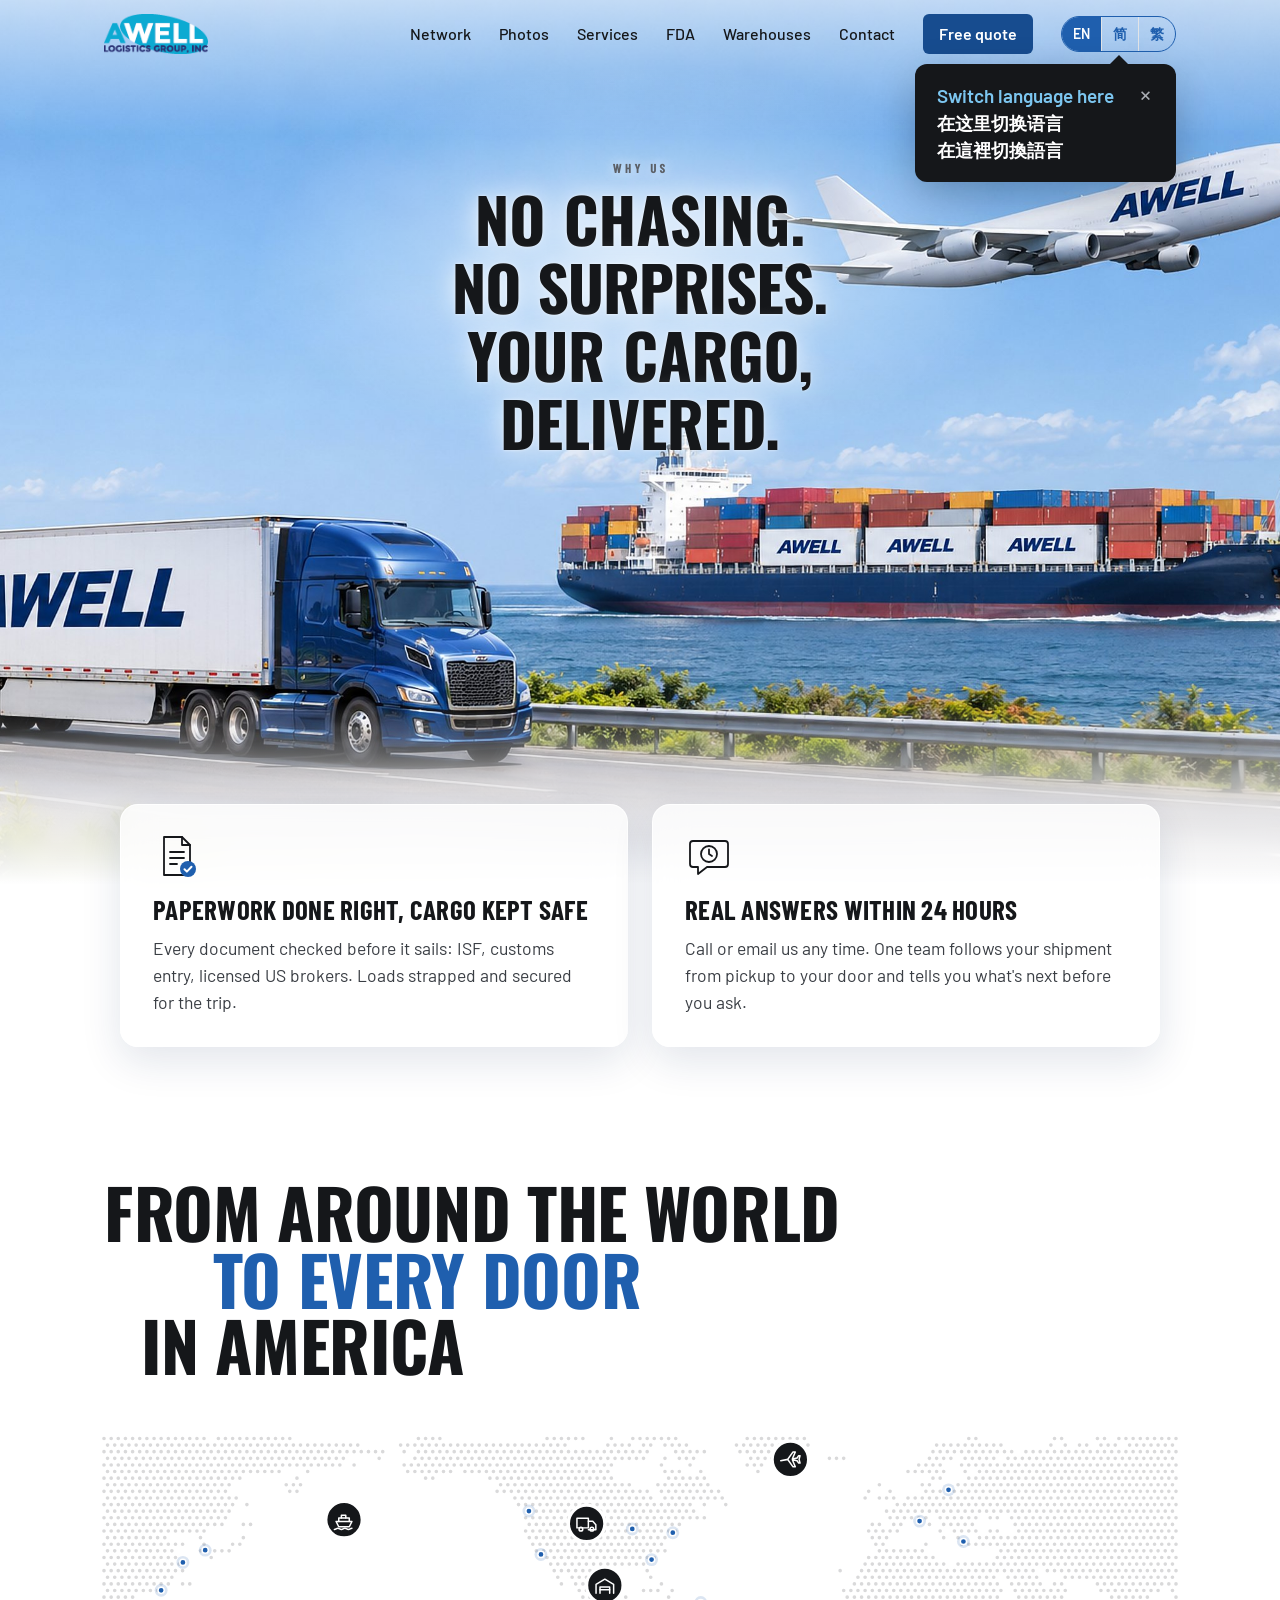
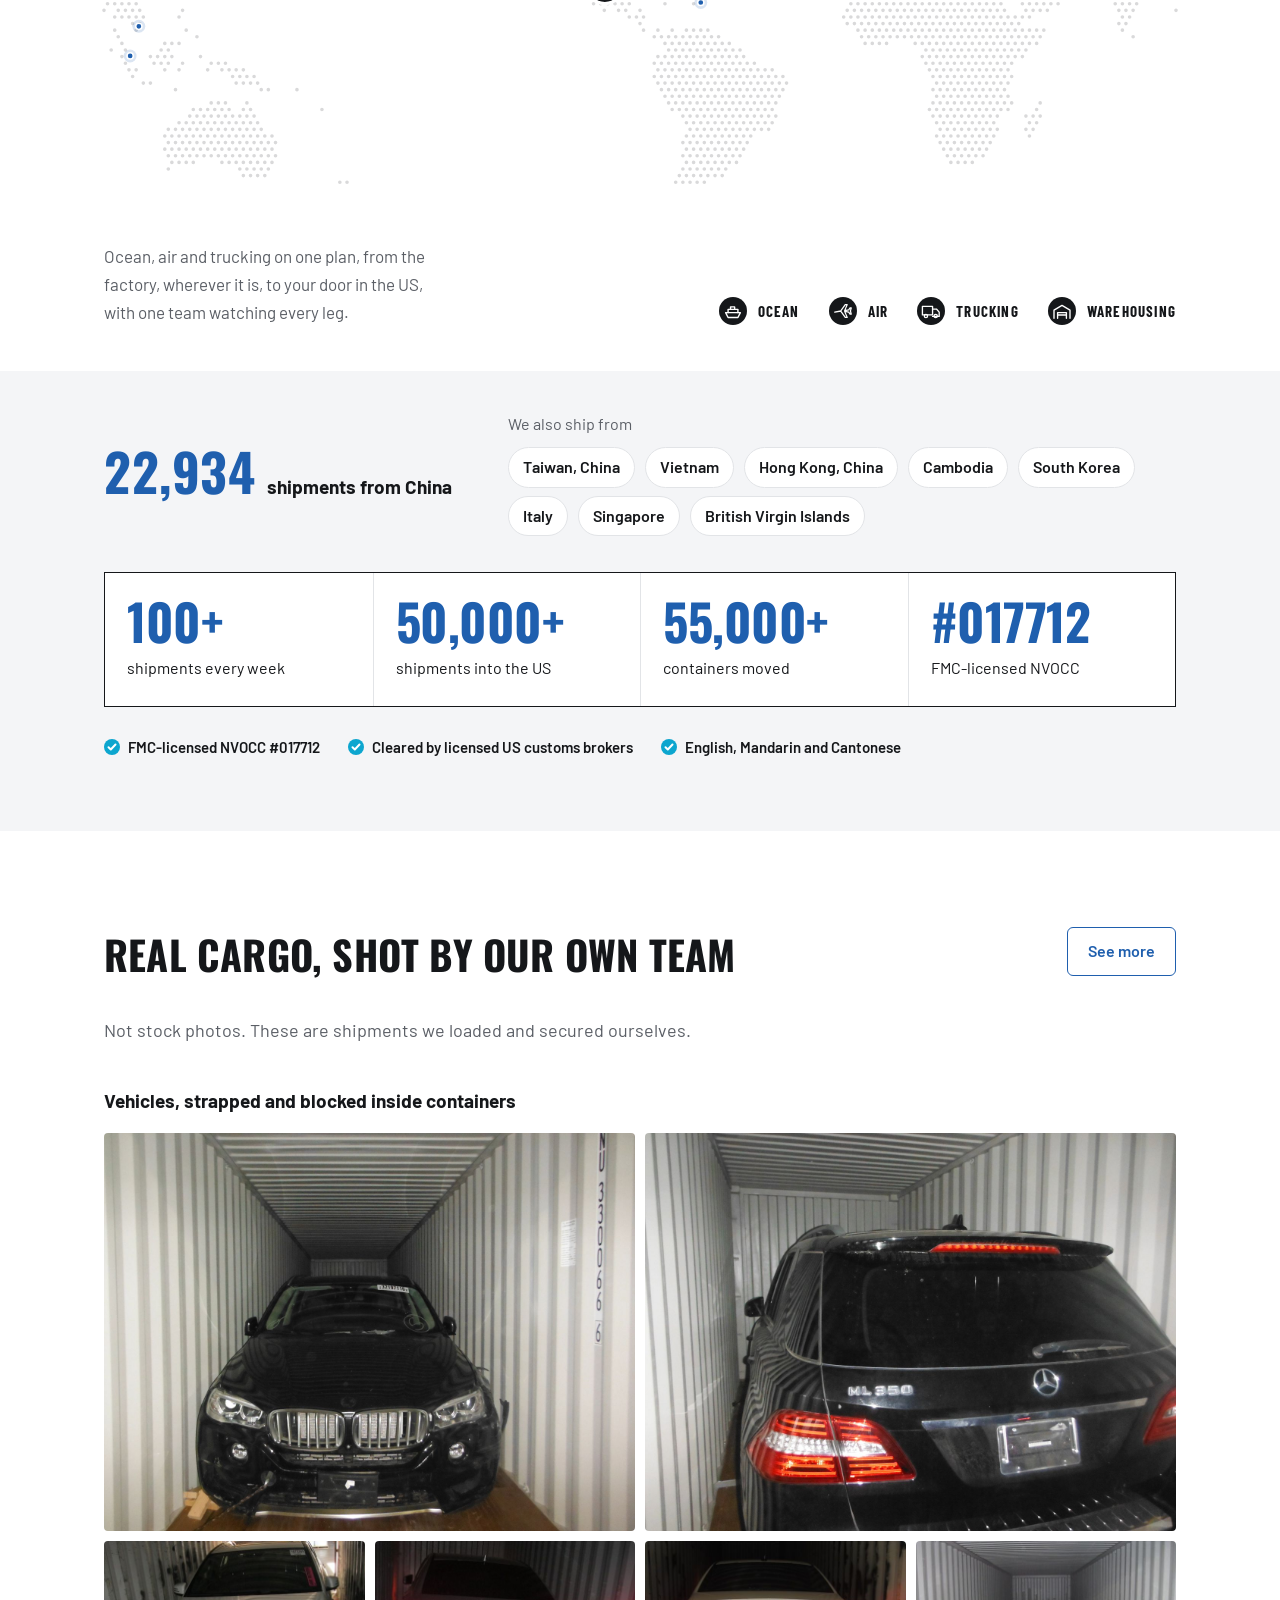
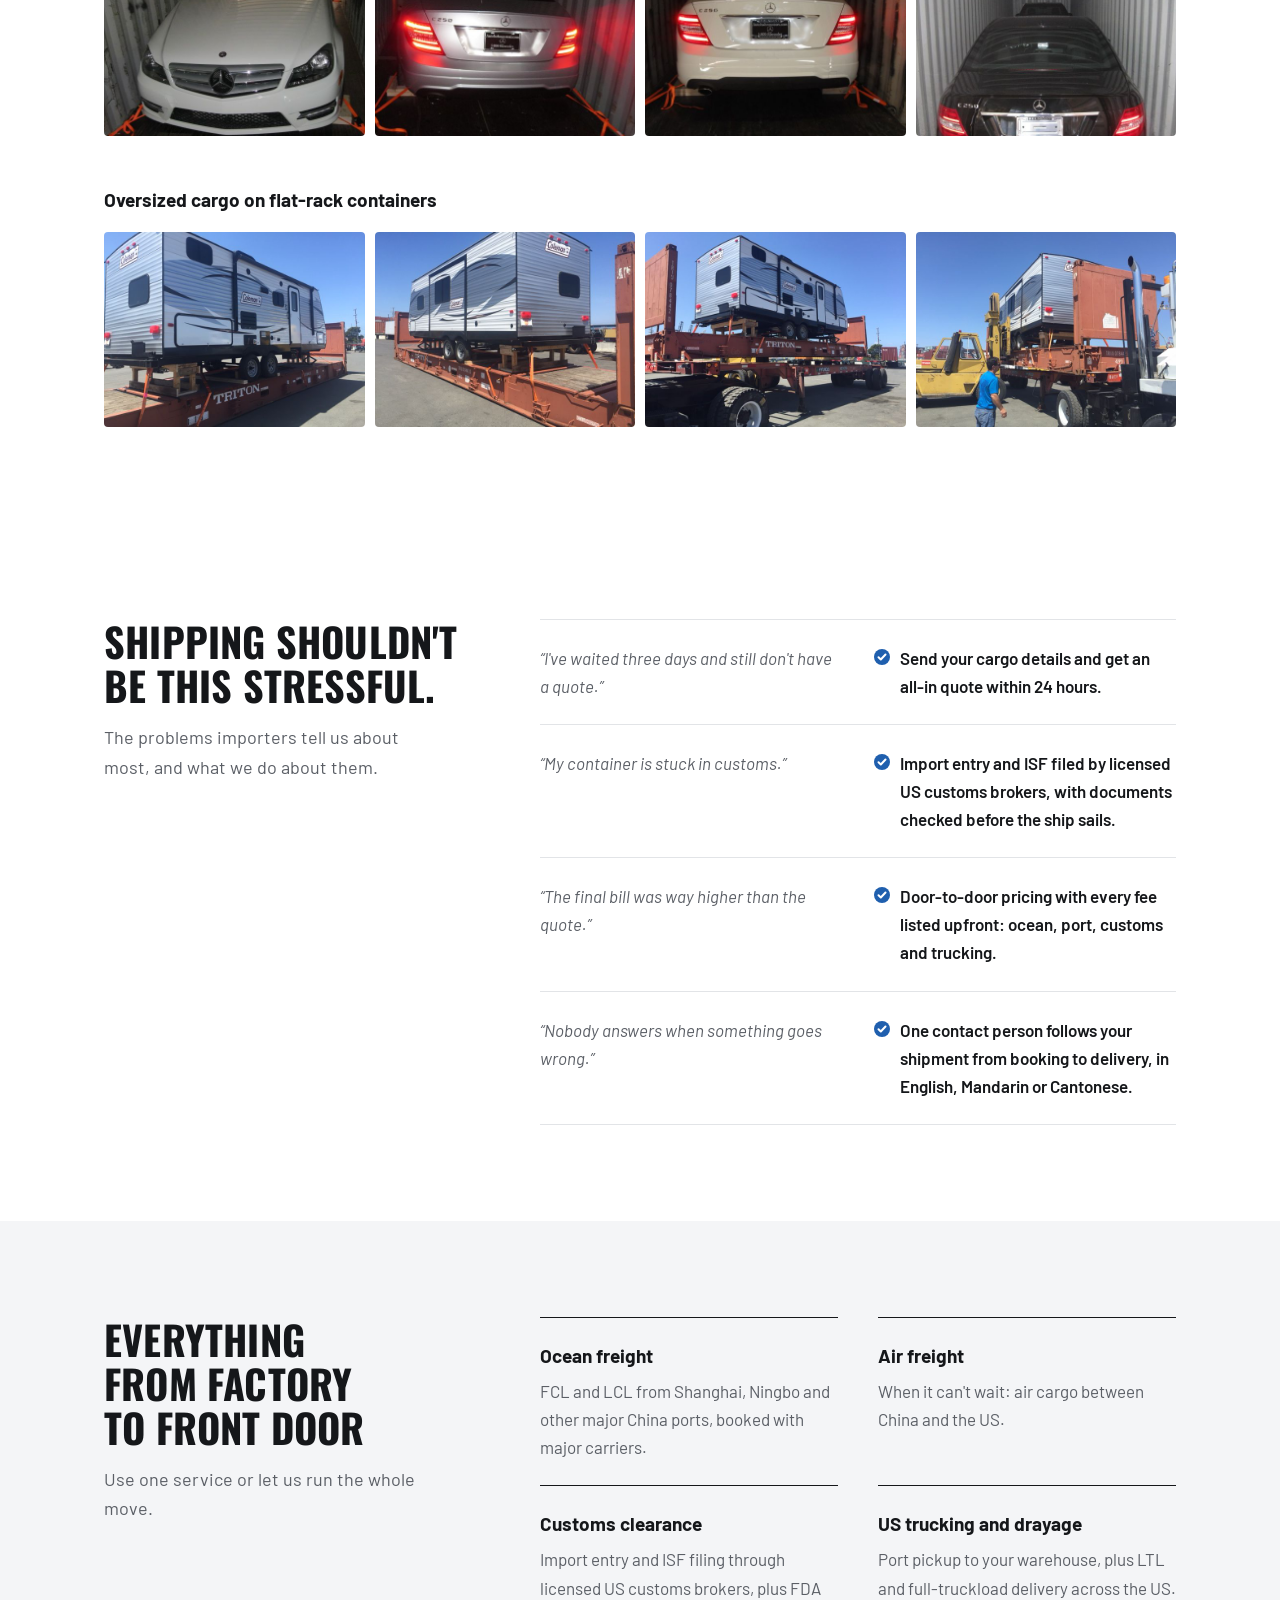
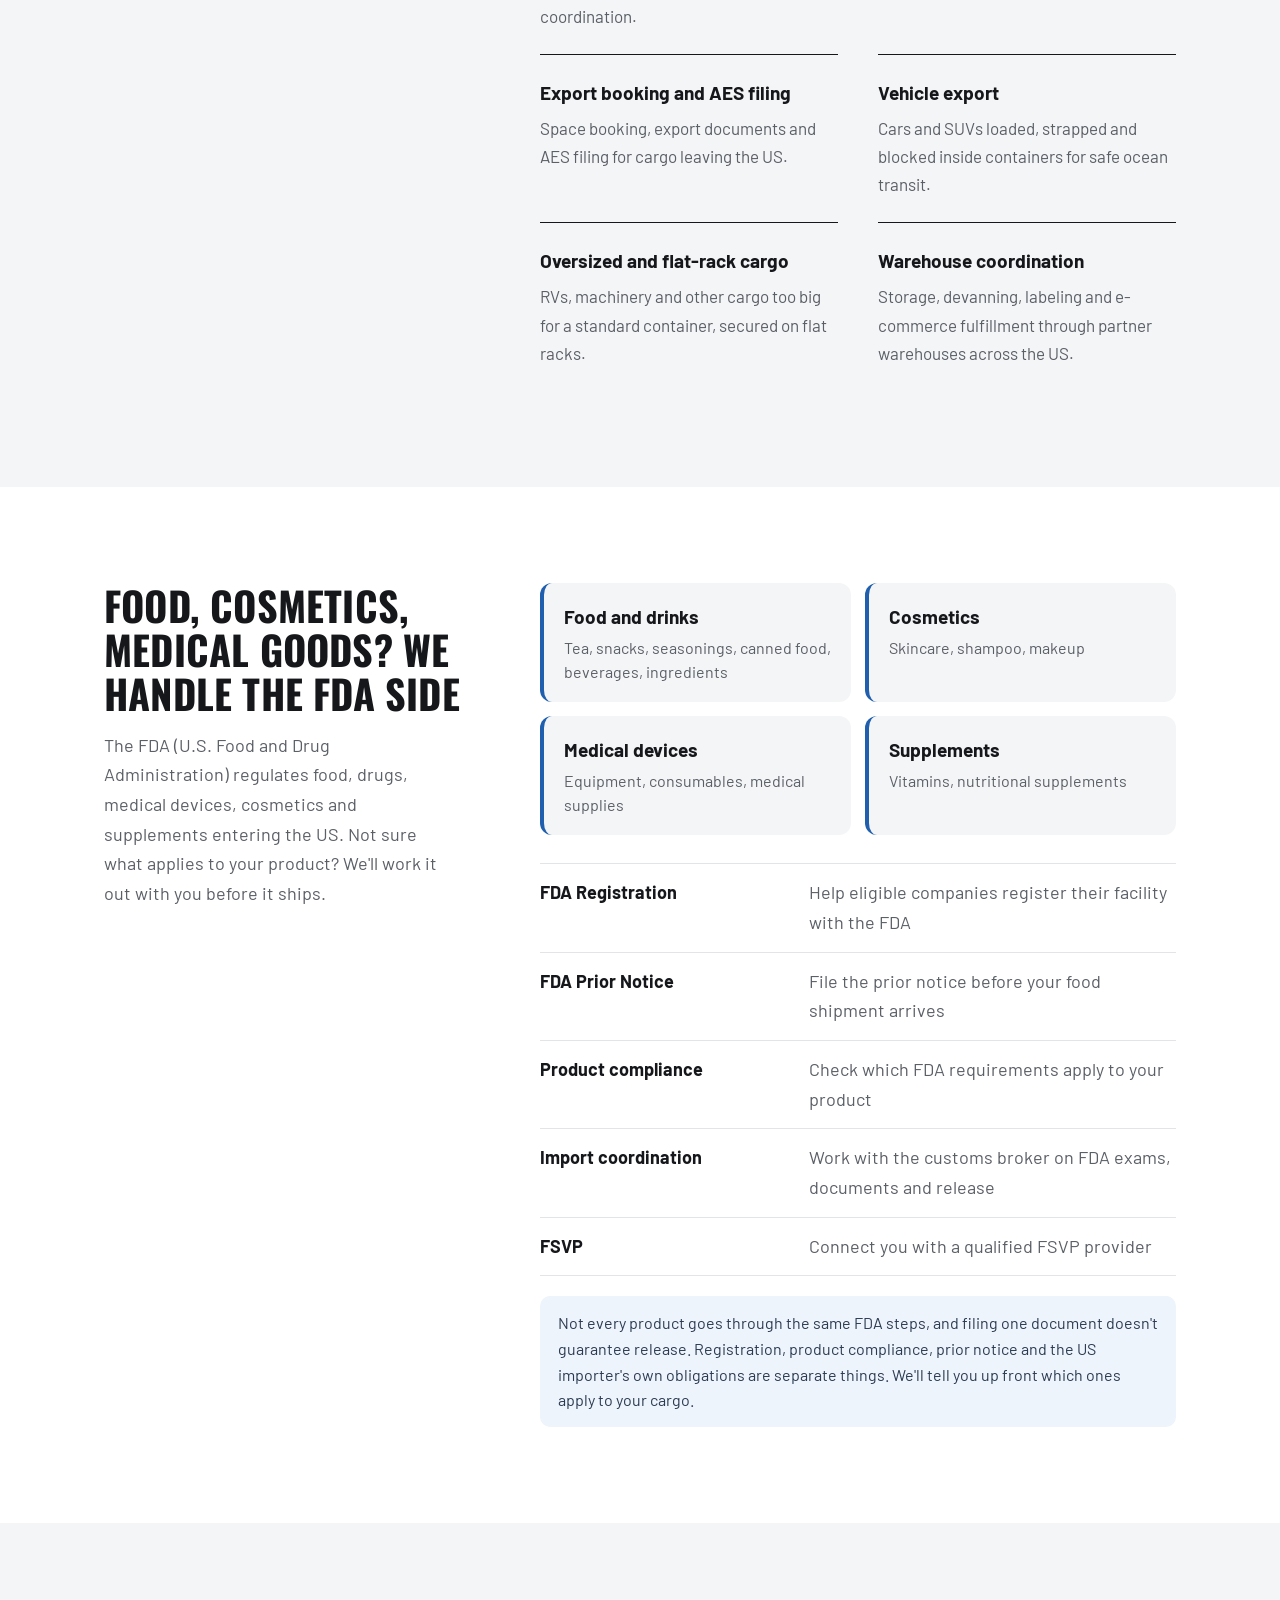
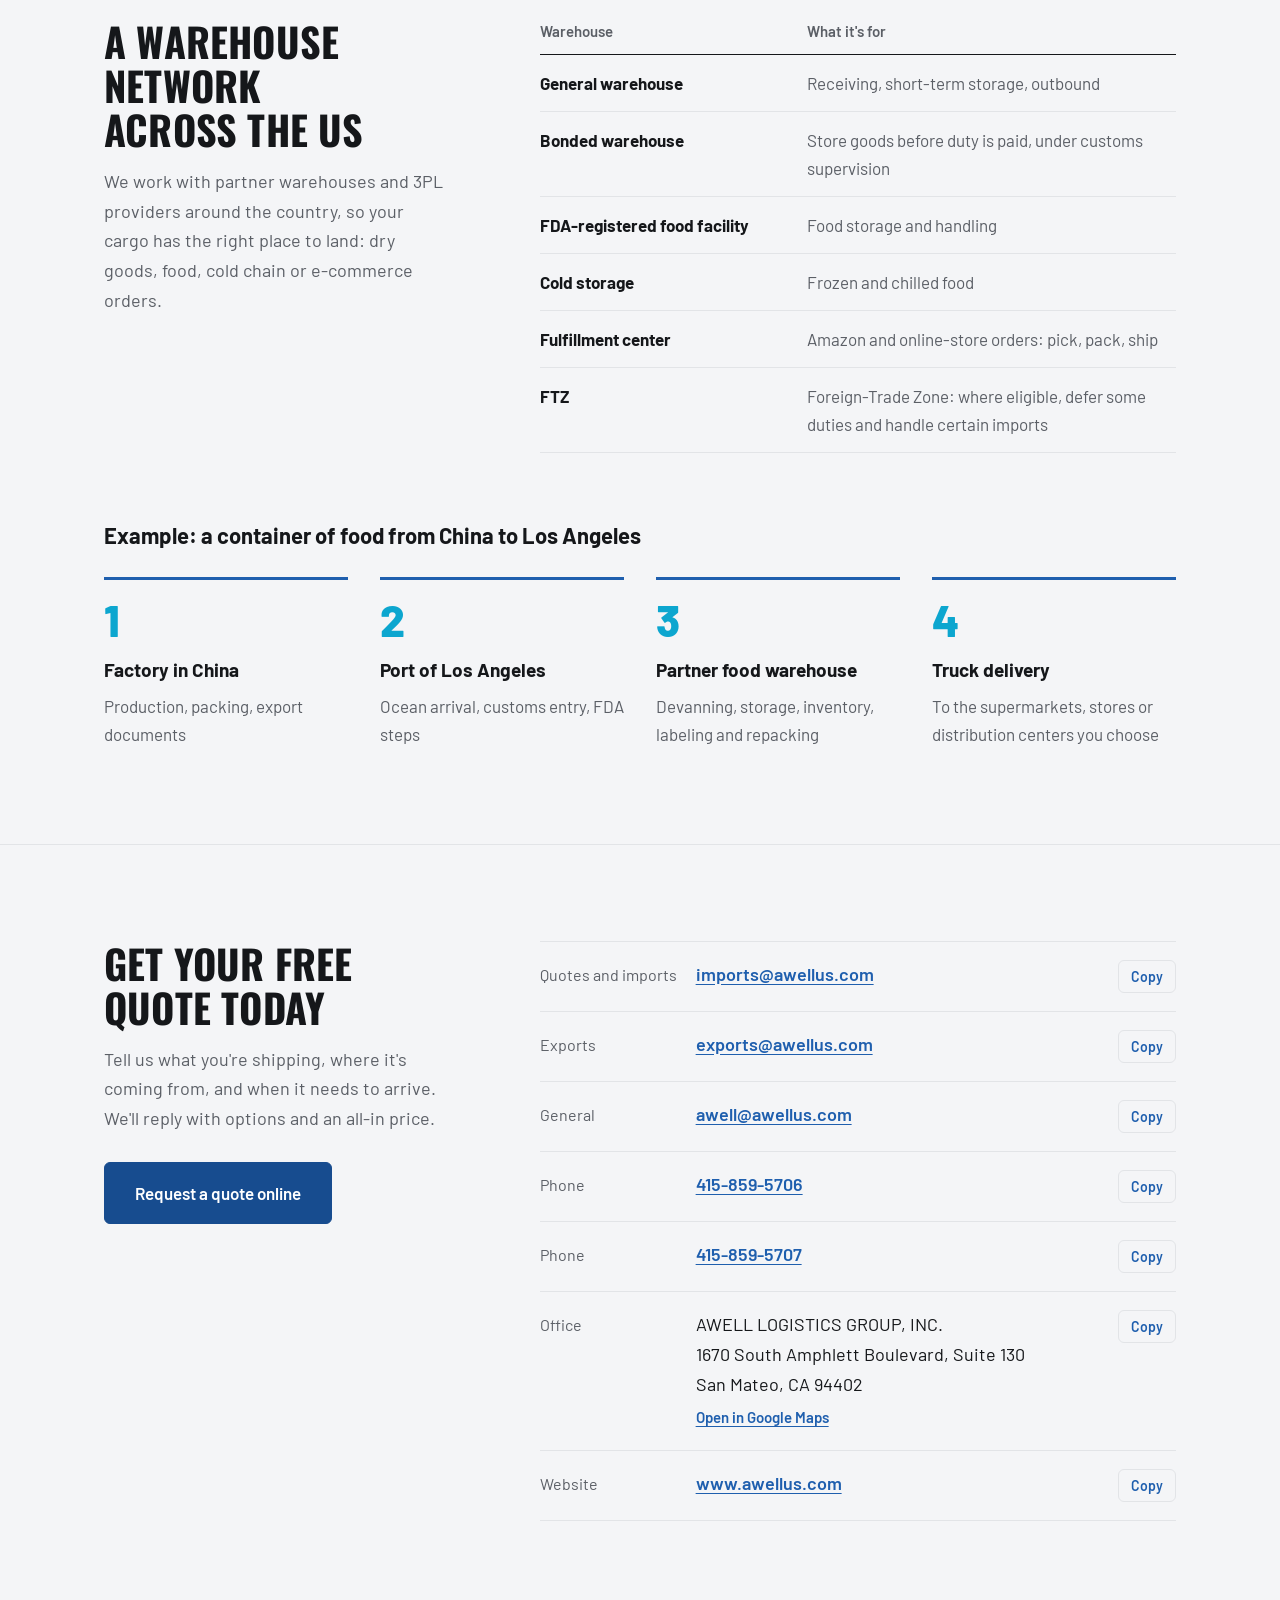
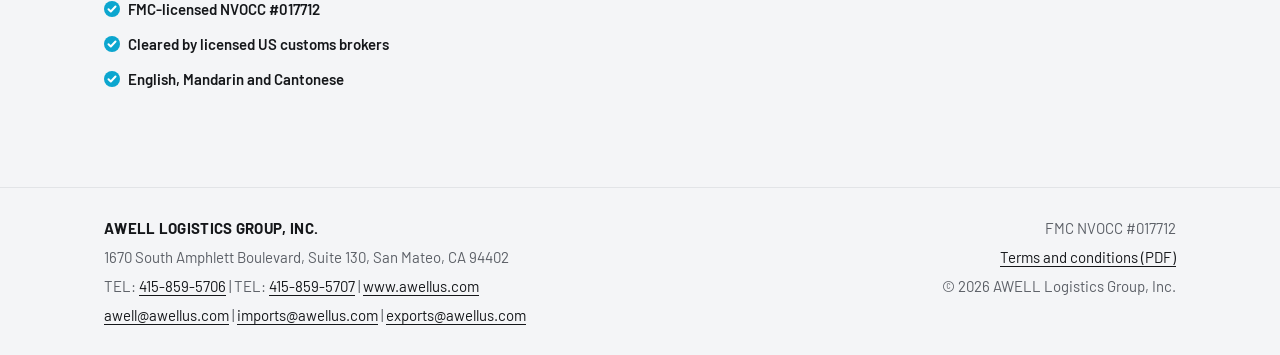
==== commit 3cbbd9d3: "Simpler network map: fewer, spaced-out routes" ====
--- a/index.html
+++ b/index.html
@@ -135,11 +135,11 @@
         <span class="ln ln3"><span class="en">in America</span><span class="zh">每一个门口</span></span>
       </h2>
       <div class="net-map">
-        <svg viewBox="0 0 1000 327" role="img" aria-label="Shipping routes from China, Hong Kong, Taiwan, Vietnam, Cambodia, South Korea, Singapore and Italy to US ports, then trucking across the US">
+        <svg viewBox="0 0 1000 327" role="img" aria-label="Shipping routes from Asia, Europe and the British Virgin Islands to US ports, then trucking across the US">
 <path class="net-dots" d="M0 3.5h0M0 15.8h0M0 28.2h0M0 40.5h0M0 52.8h0M0 65.2h0M0 77.5h0M0 89.8h0M0 102.2h0M0 114.5h0M0 126.8h0M0 139.2h0M0 151.5h0M0 163.8h0M3.3 9.7h0M3.3 22h0M3.3 34.3h0M3.3 46.7h0M3.3 59h0M3.3 71.3h0M3.3 83.7h0M3.3 96h0M3.3 108.3h0M3.3 120.7h0M3.3 133h0M3.3 145.3h0M3.3 157.7h0M6.7 3.5h0M6.7 15.8h0M6.7 28.2h0M6.7 40.5h0M6.7 52.8h0M6.7 65.2h0M6.7 77.5h0M6.7 89.8h0M6.7 102.2h0M6.7 114.5h0M6.7 126.8h0M6.7 139.2h0M6.7 151.5h0M6.7 200.8h0M10 9.7h0M10 22h0M10 34.3h0M10 46.7h0M10 59h0M10 71.3h0M10 83.7h0M10 96h0M10 108.3h0M10 120.7h0M10 133h0M10 145.3h0M10 157.7h0M10 170h0M10 182.3h0M13.3 3.5h0M13.3 15.8h0M13.3 28.2h0M13.3 40.5h0M13.3 52.8h0M13.3 65.2h0M13.3 77.5h0M13.3 89.8h0M13.3 102.2h0M13.3 114.5h0M13.3 126.8h0M13.3 139.2h0M13.3 151.5h0M13.3 163.8h0M13.3 188.5h0M16.7 9.7h0M16.7 22h0M16.7 34.3h0M16.7 46.7h0M16.7 59h0M16.7 71.3h0M16.7 83.7h0M16.7 96h0M16.7 108.3h0M16.7 120.7h0M16.7 133h0M16.7 145.3h0M16.7 157.7h0M16.7 170h0M16.7 194.7h0M16.7 207h0M20 3.5h0M20 15.8h0M20 28.2h0M20 40.5h0M20 52.8h0M20 65.2h0M20 77.5h0M20 89.8h0M20 102.2h0M20 114.5h0M20 126.8h0M20 139.2h0M20 151.5h0M20 163.8h0M20 200.8h0M20 213.2h0M23.3 9.7h0M23.3 22h0M23.3 34.3h0M23.3 46.7h0M23.3 59h0M23.3 71.3h0M23.3 83.7h0M23.3 96h0M23.3 108.3h0M23.3 120.7h0M23.3 133h0M23.3 145.3h0M23.3 157.7h0M23.3 170h0M23.3 219.3h0M26.7 3.5h0M26.7 15.8h0M26.7 28.2h0M26.7 40.5h0M26.7 52.8h0M26.7 65.2h0M26.7 77.5h0M26.7 89.8h0M26.7 102.2h0M26.7 114.5h0M26.7 126.8h0M26.7 139.2h0M26.7 151.5h0M26.7 163.8h0M26.7 176.2h0M26.7 225.5h0M30 9.7h0M30 22h0M30 34.3h0M30 46.7h0M30 59h0M30 71.3h0M30 83.7h0M30 96h0M30 108.3h0M30 120.7h0M30 133h0M30 145.3h0M30 157.7h0M30 170h0M30 182.3h0M30 219.3h0M33.3 3.5h0M33.3 15.8h0M33.3 28.2h0M33.3 40.5h0M33.3 52.8h0M33.3 65.2h0M33.3 77.5h0M33.3 89.8h0M33.3 102.2h0M33.3 114.5h0M33.3 126.8h0M33.3 139.2h0M33.3 163.8h0M33.3 176.2h0M36.7 9.7h0M36.7 22h0M36.7 34.3h0M36.7 46.7h0M36.7 59h0M36.7 71.3h0M36.7 83.7h0M36.7 96h0M36.7 108.3h0M36.7 120.7h0M36.7 133h0M36.7 145.3h0M36.7 170h0M36.7 231.7h0M40 3.5h0M40 15.8h0M40 28.2h0M40 40.5h0M40 52.8h0M40 65.2h0M40 77.5h0M40 89.8h0M40 102.2h0M40 114.5h0M40 126.8h0M40 139.2h0M43.3 9.7h0M43.3 22h0M43.3 34.3h0M43.3 46.7h0M43.3 59h0M43.3 71.3h0M43.3 83.7h0M43.3 96h0M43.3 108.3h0M43.3 120.7h0M43.3 133h0M43.3 145.3h0M43.3 207h0M43.3 231.7h0M46.7 3.5h0M46.7 15.8h0M46.7 28.2h0M46.7 40.5h0M46.7 52.8h0M46.7 65.2h0M46.7 77.5h0M46.7 89.8h0M46.7 102.2h0M46.7 114.5h0M46.7 126.8h0M46.7 139.2h0M46.7 213.2h0M50 9.7h0M50 22h0M50 34.3h0M50 46.7h0M50 59h0M50 71.3h0M50 83.7h0M50 96h0M50 108.3h0M50 120.7h0M50 133h0M50 145.3h0M50 207h0M53.3 3.5h0M53.3 15.8h0M53.3 28.2h0M53.3 40.5h0M53.3 52.8h0M53.3 65.2h0M53.3 77.5h0M53.3 89.8h0M53.3 102.2h0M53.3 114.5h0M53.3 126.8h0M53.3 139.2h0M53.3 200.8h0M53.3 213.2h0M56.7 9.7h0M56.7 22h0M56.7 34.3h0M56.7 46.7h0M56.7 59h0M56.7 71.3h0M56.7 83.7h0M56.7 96h0M56.7 108.3h0M56.7 120.7h0M56.7 133h0M56.7 194.7h0M56.7 207h0M56.7 219.3h0M56.7 281h0M56.7 293.3h0M60 3.5h0M60 15.8h0M60 28.2h0M60 40.5h0M60 52.8h0M60 65.2h0M60 77.5h0M60 89.8h0M60 102.2h0M60 114.5h0M60 126.8h0M60 139.2h0M60 200.8h0M60 213.2h0M60 274.8h0M60 287.2h0M60 299.5h0M60 311.8h0M63.3 9.7h0M63.3 22h0M63.3 34.3h0M63.3 46.7h0M63.3 59h0M63.3 71.3h0M63.3 83.7h0M63.3 108.3h0M63.3 120.7h0M63.3 133h0M63.3 194.7h0M63.3 207h0M63.3 281h0M63.3 293.3h0M63.3 305.7h0M66.7 3.5h0M66.7 15.8h0M66.7 28.2h0M66.7 40.5h0M66.7 52.8h0M66.7 65.2h0M66.7 77.5h0M66.7 89.8h0M66.7 102.2h0M66.7 114.5h0M66.7 126.8h0M66.7 237.8h0M66.7 274.8h0M66.7 287.2h0M66.7 299.5h0M70 9.7h0M70 22h0M70 34.3h0M70 46.7h0M70 59h0M70 71.3h0M70 83.7h0M70 120.7h0M70 170h0M70 194.7h0M70 219.3h0M70 268.7h0M70 281h0M70 293.3h0M70 305.7h0M73.3 3.5h0M73.3 15.8h0M73.3 28.2h0M73.3 40.5h0M73.3 52.8h0M73.3 65.2h0M73.3 77.5h0M73.3 89.8h0M73.3 102.2h0M73.3 126.8h0M73.3 139.2h0M73.3 163.8h0M73.3 213.2h0M73.3 274.8h0M73.3 287.2h0M73.3 299.5h0M76.7 9.7h0M76.7 22h0M76.7 34.3h0M76.7 46.7h0M76.7 59h0M76.7 71.3h0M76.7 83.7h0M76.7 182.3h0M76.7 268.7h0M76.7 281h0M76.7 293.3h0M76.7 305.7h0M80 3.5h0M80 15.8h0M80 28.2h0M80 40.5h0M80 52.8h0M80 65.2h0M80 77.5h0M80 89.8h0M80 139.2h0M80 262.5h0M80 274.8h0M80 287.2h0M80 299.5h0M83.3 9.7h0M83.3 22h0M83.3 34.3h0M83.3 46.7h0M83.3 59h0M83.3 71.3h0M83.3 83.7h0M83.3 256.3h0M83.3 268.7h0M83.3 281h0M83.3 293.3h0M83.3 305.7h0M86.7 3.5h0M86.7 15.8h0M86.7 28.2h0M86.7 40.5h0M86.7 52.8h0M86.7 65.2h0M86.7 77.5h0M86.7 89.8h0M86.7 188.5h0M86.7 262.5h0M86.7 274.8h0M86.7 287.2h0M86.7 299.5h0M90 9.7h0M90 22h0M90 34.3h0M90 46.7h0M90 59h0M90 71.3h0M90 83.7h0M90 96h0M90 108.3h0M90 207h0M90 256.3h0M90 268.7h0M90 281h0M90 293.3h0M93.3 3.5h0M93.3 15.8h0M93.3 28.2h0M93.3 40.5h0M93.3 52.8h0M93.3 65.2h0M93.3 77.5h0M93.3 89.8h0M93.3 102.2h0M93.3 262.5h0M93.3 274.8h0M93.3 287.2h0M93.3 299.5h0M96.7 9.7h0M96.7 22h0M96.7 34.3h0M96.7 46.7h0M96.7 59h0M96.7 71.3h0M96.7 83.7h0M96.7 219.3h0M96.7 256.3h0M96.7 268.7h0M96.7 281h0M96.7 293.3h0M100 15.8h0M100 28.2h0M100 40.5h0M100 52.8h0M100 65.2h0M100 77.5h0M100 114.5h0M100 213.2h0M100 250.2h0M100 262.5h0M100 274.8h0M100 287.2h0M100 299.5h0M103.3 9.7h0M103.3 22h0M103.3 34.3h0M103.3 46.7h0M103.3 59h0M103.3 71.3h0M103.3 83.7h0M103.3 108.3h0M103.3 256.3h0M103.3 268.7h0M103.3 281h0M103.3 293.3h0M106.7 3.5h0M106.7 15.8h0M106.7 28.2h0M106.7 40.5h0M106.7 52.8h0M106.7 65.2h0M106.7 77.5h0M106.7 213.2h0M106.7 250.2h0M106.7 262.5h0M106.7 274.8h0M106.7 287.2h0M106.7 299.5h0M110 9.7h0M110 22h0M110 34.3h0M110 46.7h0M110 59h0M110 71.3h0M110 83.7h0M110 108.3h0M110 219.3h0M110 256.3h0M110 268.7h0M110 281h0M110 293.3h0M110 305.7h0M113.3 3.5h0M113.3 15.8h0M113.3 28.2h0M113.3 40.5h0M113.3 52.8h0M113.3 65.2h0M113.3 77.5h0M113.3 213.2h0M113.3 250.2h0M113.3 262.5h0M113.3 274.8h0M113.3 287.2h0M113.3 299.5h0M116.7 9.7h0M116.7 22h0M116.7 34.3h0M116.7 46.7h0M116.7 59h0M116.7 71.3h0M116.7 108.3h0M116.7 219.3h0M116.7 256.3h0M116.7 268.7h0M116.7 281h0M116.7 293.3h0M116.7 305.7h0M120 3.5h0M120 15.8h0M120 28.2h0M120 40.5h0M120 65.2h0M120 102.2h0M120 225.5h0M120 262.5h0M120 274.8h0M120 287.2h0M120 299.5h0M123.3 9.7h0M123.3 22h0M123.3 34.3h0M123.3 59h0M123.3 219.3h0M123.3 231.7h0M123.3 268.7h0M123.3 281h0M123.3 293.3h0M123.3 305.7h0M126.7 3.5h0M126.7 15.8h0M126.7 28.2h0M126.7 40.5h0M126.7 102.2h0M126.7 225.5h0M126.7 262.5h0M126.7 274.8h0M126.7 287.2h0M126.7 299.5h0M126.7 311.8h0M130 9.7h0M130 22h0M130 34.3h0M130 83.7h0M130 96h0M130 219.3h0M130 231.7h0M130 256.3h0M130 268.7h0M130 281h0M130 293.3h0M130 305.7h0M130 318h0M133.3 3.5h0M133.3 15.8h0M133.3 28.2h0M133.3 65.2h0M133.3 225.5h0M133.3 250.2h0M133.3 262.5h0M133.3 274.8h0M133.3 287.2h0M133.3 299.5h0M133.3 311.8h0M136.7 9.7h0M136.7 22h0M136.7 34.3h0M136.7 83.7h0M136.7 231.7h0M136.7 256.3h0M136.7 268.7h0M136.7 281h0M136.7 293.3h0M136.7 305.7h0M136.7 318h0M140 3.5h0M140 15.8h0M140 28.2h0M140 225.5h0M140 262.5h0M140 274.8h0M140 287.2h0M140 299.5h0M140 311.8h0M143.3 9.7h0M143.3 22h0M143.3 34.3h0M143.3 231.7h0M143.3 268.7h0M143.3 281h0M143.3 293.3h0M143.3 305.7h0M143.3 318h0M146.7 3.5h0M146.7 15.8h0M146.7 28.2h0M146.7 237.8h0M146.7 274.8h0M146.7 287.2h0M146.7 299.5h0M146.7 311.8h0M150 9.7h0M150 22h0M150 34.3h0M150 281h0M150 293.3h0M150 305.7h0M150 318h0M153.3 3.5h0M153.3 15.8h0M153.3 28.2h0M153.3 237.8h0M153.3 287.2h0M153.3 299.5h0M153.3 311.8h0M156.7 9.7h0M156.7 22h0M156.7 34.3h0M156.7 281h0M156.7 293.3h0M156.7 305.7h0M160 3.5h0M160 15.8h0M160 28.2h0M160 287.2h0M160 299.5h0M163.3 9.7h0M163.3 22h0M163.3 34.3h0M166.7 3.5h0M166.7 15.8h0M166.7 28.2h0M170 9.7h0M170 22h0M170 46.7h0M173.3 3.5h0M173.3 15.8h0M173.3 28.2h0M173.3 52.8h0M176.7 9.7h0M176.7 22h0M176.7 46.7h0M180 15.8h0M180 28.2h0M180 40.5h0M180 52.8h0M180 237.8h0M183.3 9.7h0M183.3 22h0M183.3 46.7h0M186.7 15.8h0M186.7 28.2h0M190 9.7h0M190 22h0M190 34.3h0M193.3 15.8h0M193.3 28.2h0M196.7 9.7h0M196.7 22h0M200 15.8h0M200 28.2h0M203.3 9.7h0M203.3 22h0M203.3 256.3h0M206.7 15.8h0M206.7 28.2h0M210 9.7h0M210 22h0M213.3 15.8h0M213.3 28.2h0M216.7 9.7h0M216.7 22h0M220 15.8h0M220 28.2h0M220 324.2h0M223.3 9.7h0M223.3 22h0M226.7 15.8h0M226.7 324.2h0M230 9.7h0M233.3 15.8h0M233.3 28.2h0M236.7 9.7h0M240 15.8h0M246.7 15.8h0M253.3 15.8h0M256.7 22h0M260 15.8h0M276.7 9.7h0M280 15.8h0M280 28.2h0M283.3 9.7h0M283.3 34.3h0M286.7 28.2h0M290 9.7h0M290 22h0M290 34.3h0M293.3 3.5h0M293.3 15.8h0M293.3 28.2h0M296.7 9.7h0M296.7 22h0M296.7 34.3h0M300 3.5h0M300 15.8h0M300 28.2h0M300 40.5h0M303.3 9.7h0M303.3 22h0M303.3 34.3h0M306.7 3.5h0M306.7 15.8h0M306.7 28.2h0M306.7 40.5h0M310 9.7h0M310 22h0M310 34.3h0M313.3 3.5h0M313.3 15.8h0M313.3 28.2h0M316.7 9.7h0M316.7 22h0M316.7 34.3h0M320 15.8h0M320 28.2h0M323.3 9.7h0M323.3 22h0M323.3 34.3h0M326.7 15.8h0M326.7 28.2h0M330 9.7h0M330 22h0M333.3 15.8h0M333.3 28.2h0M336.7 9.7h0M336.7 22h0M336.7 34.3h0M340 15.8h0M340 28.2h0M343.3 9.7h0M343.3 22h0M343.3 34.3h0M346.7 15.8h0M346.7 28.2h0M350 9.7h0M350 22h0M350 34.3h0M353.3 15.8h0M353.3 28.2h0M356.7 9.7h0M356.7 22h0M356.7 34.3h0M360 15.8h0M360 28.2h0M360 40.5h0M363.3 9.7h0M363.3 22h0M363.3 34.3h0M366.7 15.8h0M366.7 28.2h0M366.7 40.5h0M366.7 52.8h0M370 9.7h0M370 22h0M370 34.3h0M370 46.7h0M373.3 15.8h0M373.3 28.2h0M373.3 40.5h0M373.3 52.8h0M376.7 9.7h0M376.7 22h0M376.7 34.3h0M376.7 46.7h0M380 15.8h0M380 28.2h0M380 40.5h0M380 52.8h0M383.3 9.7h0M383.3 22h0M383.3 34.3h0M383.3 46.7h0M383.3 59h0M386.7 15.8h0M386.7 28.2h0M386.7 40.5h0M386.7 52.8h0M386.7 65.2h0M390 9.7h0M390 22h0M390 34.3h0M390 46.7h0M390 59h0M393.3 15.8h0M393.3 28.2h0M393.3 40.5h0M393.3 52.8h0M393.3 65.2h0M393.3 77.5h0M393.3 89.8h0M396.7 9.7h0M396.7 22h0M396.7 34.3h0M396.7 46.7h0M396.7 59h0M396.7 71.3h0M396.7 83.7h0M396.7 96h0M400 15.8h0M400 28.2h0M400 40.5h0M400 52.8h0M400 65.2h0M400 77.5h0M400 89.8h0M400 102.2h0M403.3 9.7h0M403.3 22h0M403.3 34.3h0M403.3 46.7h0M403.3 59h0M403.3 71.3h0M403.3 83.7h0M403.3 96h0M403.3 108.3h0M406.7 15.8h0M406.7 28.2h0M406.7 40.5h0M406.7 52.8h0M406.7 65.2h0M406.7 77.5h0M406.7 89.8h0M406.7 102.2h0M410 9.7h0M410 22h0M410 34.3h0M410 46.7h0M410 59h0M410 71.3h0M410 83.7h0M410 96h0M410 108.3h0M413.3 3.5h0M413.3 15.8h0M413.3 28.2h0M413.3 40.5h0M413.3 52.8h0M413.3 65.2h0M413.3 77.5h0M413.3 89.8h0M413.3 102.2h0M413.3 114.5h0M416.7 9.7h0M416.7 22h0M416.7 34.3h0M416.7 46.7h0M416.7 59h0M416.7 71.3h0M416.7 83.7h0M416.7 96h0M416.7 108.3h0M416.7 120.7h0M420 3.5h0M420 15.8h0M420 28.2h0M420 40.5h0M420 52.8h0M420 65.2h0M420 77.5h0M420 89.8h0M420 102.2h0M420 114.5h0M420 126.8h0M423.3 9.7h0M423.3 22h0M423.3 34.3h0M423.3 46.7h0M423.3 59h0M423.3 71.3h0M423.3 83.7h0M423.3 96h0M423.3 108.3h0M423.3 120.7h0M423.3 133h0M426.7 3.5h0M426.7 15.8h0M426.7 28.2h0M426.7 40.5h0M426.7 52.8h0M426.7 65.2h0M426.7 77.5h0M426.7 89.8h0M426.7 102.2h0M426.7 114.5h0M426.7 126.8h0M426.7 139.2h0M430 9.7h0M430 22h0M430 34.3h0M430 46.7h0M430 59h0M430 71.3h0M430 83.7h0M430 96h0M430 108.3h0M430 120.7h0M433.3 3.5h0M433.3 15.8h0M433.3 28.2h0M433.3 40.5h0M433.3 52.8h0M433.3 65.2h0M433.3 77.5h0M433.3 89.8h0M433.3 102.2h0M433.3 114.5h0M433.3 126.8h0M436.7 22h0M436.7 34.3h0M436.7 46.7h0M436.7 59h0M436.7 71.3h0M436.7 83.7h0M436.7 96h0M436.7 108.3h0M436.7 120.7h0M436.7 133h0M440 3.5h0M440 15.8h0M440 28.2h0M440 40.5h0M440 52.8h0M440 65.2h0M440 77.5h0M440 89.8h0M440 102.2h0M440 114.5h0M440 126.8h0M440 139.2h0M443.3 22h0M443.3 34.3h0M443.3 46.7h0M443.3 59h0M443.3 71.3h0M443.3 83.7h0M443.3 96h0M443.3 108.3h0M443.3 120.7h0M443.3 133h0M443.3 145.3h0M446.7 3.5h0M446.7 15.8h0M446.7 28.2h0M446.7 40.5h0M446.7 52.8h0M446.7 65.2h0M446.7 77.5h0M446.7 89.8h0M446.7 102.2h0M446.7 114.5h0M446.7 126.8h0M446.7 139.2h0M446.7 151.5h0M450 22h0M450 34.3h0M450 46.7h0M450 59h0M450 71.3h0M450 83.7h0M450 96h0M450 108.3h0M450 120.7h0M450 133h0M450 145.3h0M453.3 15.8h0M453.3 28.2h0M453.3 40.5h0M453.3 52.8h0M453.3 65.2h0M453.3 77.5h0M453.3 89.8h0M453.3 102.2h0M453.3 114.5h0M453.3 126.8h0M453.3 139.2h0M453.3 151.5h0M456.7 22h0M456.7 34.3h0M456.7 46.7h0M456.7 59h0M456.7 71.3h0M456.7 83.7h0M456.7 96h0M456.7 108.3h0M456.7 120.7h0M456.7 133h0M456.7 145.3h0M456.7 157.7h0M460 15.8h0M460 28.2h0M460 40.5h0M460 52.8h0M460 65.2h0M460 77.5h0M460 89.8h0M460 102.2h0M460 114.5h0M460 126.8h0M460 139.2h0M460 151.5h0M463.3 22h0M463.3 34.3h0M463.3 46.7h0M463.3 59h0M463.3 71.3h0M463.3 83.7h0M463.3 96h0M463.3 108.3h0M463.3 120.7h0M463.3 133h0M463.3 145.3h0M463.3 157.7h0M466.7 15.8h0M466.7 28.2h0M466.7 40.5h0M466.7 52.8h0M466.7 65.2h0M466.7 77.5h0M466.7 89.8h0M466.7 102.2h0M466.7 114.5h0M466.7 126.8h0M466.7 151.5h0M466.7 163.8h0M470 9.7h0M470 22h0M470 34.3h0M470 46.7h0M470 59h0M470 71.3h0M470 83.7h0M470 96h0M470 108.3h0M470 120.7h0M470 157.7h0M473.3 3.5h0M473.3 15.8h0M473.3 28.2h0M473.3 40.5h0M473.3 52.8h0M473.3 65.2h0M473.3 77.5h0M473.3 89.8h0M473.3 102.2h0M473.3 114.5h0M476.7 9.7h0M476.7 22h0M476.7 46.7h0M476.7 59h0M476.7 71.3h0M476.7 83.7h0M476.7 96h0M476.7 108.3h0M476.7 120.7h0M476.7 157.7h0M480 15.8h0M480 52.8h0M480 65.2h0M480 77.5h0M480 89.8h0M480 102.2h0M480 114.5h0M480 163.8h0M483.3 9.7h0M483.3 22h0M483.3 46.7h0M483.3 59h0M483.3 71.3h0M483.3 83.7h0M483.3 96h0M483.3 108.3h0M483.3 120.7h0M483.3 157.7h0M486.7 15.8h0M486.7 52.8h0M486.7 65.2h0M486.7 77.5h0M486.7 89.8h0M486.7 102.2h0M486.7 114.5h0M486.7 151.5h0M486.7 163.8h0M490 9.7h0M490 22h0M490 46.7h0M490 59h0M490 71.3h0M490 83.7h0M490 96h0M490 108.3h0M490 120.7h0M490 157.7h0M490 170h0M493.3 3.5h0M493.3 15.8h0M493.3 52.8h0M493.3 65.2h0M493.3 77.5h0M493.3 89.8h0M493.3 102.2h0M493.3 114.5h0M496.7 22h0M496.7 59h0M496.7 71.3h0M496.7 83.7h0M496.7 96h0M496.7 108.3h0M496.7 120.7h0M496.7 170h0M500 3.5h0M500 15.8h0M500 52.8h0M500 65.2h0M500 77.5h0M500 89.8h0M500 102.2h0M500 114.5h0M500 163.8h0M500 176.2h0M503.3 9.7h0M503.3 22h0M503.3 59h0M503.3 71.3h0M503.3 83.7h0M503.3 96h0M503.3 108.3h0M503.3 120.7h0M503.3 145.3h0M503.3 170h0M503.3 182.3h0M506.7 3.5h0M506.7 15.8h0M506.7 52.8h0M506.7 65.2h0M506.7 77.5h0M506.7 89.8h0M506.7 102.2h0M506.7 114.5h0M506.7 126.8h0M510 9.7h0M510 59h0M510 71.3h0M510 83.7h0M510 96h0M510 108.3h0M510 133h0M510 145.3h0M513.3 3.5h0M513.3 65.2h0M513.3 77.5h0M513.3 89.8h0M513.3 102.2h0M513.3 114.5h0M513.3 188.5h0M513.3 213.2h0M513.3 225.5h0M516.7 46.7h0M516.7 71.3h0M516.7 83.7h0M516.7 96h0M516.7 108.3h0M516.7 145.3h0M516.7 182.3h0M516.7 207h0M516.7 219.3h0M516.7 231.7h0M520 3.5h0M520 28.2h0M520 52.8h0M520 65.2h0M520 77.5h0M520 89.8h0M520 102.2h0M520 139.2h0M520 188.5h0M520 213.2h0M520 225.5h0M520 237.8h0M523.3 9.7h0M523.3 22h0M523.3 34.3h0M523.3 46.7h0M523.3 59h0M523.3 71.3h0M523.3 83.7h0M523.3 96h0M523.3 108.3h0M523.3 157.7h0M523.3 194.7h0M523.3 207h0M523.3 219.3h0M523.3 231.7h0M523.3 244h0M526.7 3.5h0M526.7 40.5h0M526.7 52.8h0M526.7 65.2h0M526.7 77.5h0M526.7 89.8h0M526.7 151.5h0M526.7 188.5h0M526.7 200.8h0M526.7 213.2h0M526.7 225.5h0M526.7 237.8h0M526.7 250.2h0M530 9.7h0M530 34.3h0M530 46.7h0M530 59h0M530 71.3h0M530 83.7h0M530 145.3h0M530 182.3h0M530 194.7h0M530 207h0M530 219.3h0M530 231.7h0M530 244h0M530 256.3h0M533.3 3.5h0M533.3 15.8h0M533.3 40.5h0M533.3 52.8h0M533.3 65.2h0M533.3 77.5h0M533.3 89.8h0M533.3 188.5h0M533.3 200.8h0M533.3 213.2h0M533.3 225.5h0M533.3 237.8h0M533.3 250.2h0M533.3 324.2h0M536.7 9.7h0M536.7 22h0M536.7 34.3h0M536.7 46.7h0M536.7 59h0M536.7 71.3h0M536.7 83.7h0M536.7 194.7h0M536.7 207h0M536.7 219.3h0M536.7 231.7h0M536.7 244h0M536.7 256.3h0M536.7 318h0M540 15.8h0M540 40.5h0M540 52.8h0M540 65.2h0M540 77.5h0M540 188.5h0M540 200.8h0M540 213.2h0M540 225.5h0M540 237.8h0M540 250.2h0M540 262.5h0M540 287.2h0M540 299.5h0M540 311.8h0M540 324.2h0M543.3 9.7h0M543.3 22h0M543.3 46.7h0M543.3 59h0M543.3 71.3h0M543.3 182.3h0M543.3 194.7h0M543.3 207h0M543.3 219.3h0M543.3 231.7h0M543.3 244h0M543.3 256.3h0M543.3 268.7h0M543.3 281h0M543.3 293.3h0M543.3 305.7h0M543.3 318h0M546.7 15.8h0M546.7 28.2h0M546.7 40.5h0M546.7 52.8h0M546.7 65.2h0M546.7 77.5h0M546.7 188.5h0M546.7 200.8h0M546.7 213.2h0M546.7 225.5h0M546.7 237.8h0M546.7 250.2h0M546.7 262.5h0M546.7 274.8h0M546.7 287.2h0M546.7 299.5h0M546.7 311.8h0M546.7 324.2h0M550 22h0M550 46.7h0M550 59h0M550 71.3h0M550 157.7h0M550 182.3h0M550 194.7h0M550 207h0M550 219.3h0M550 231.7h0M550 244h0M550 256.3h0M550 268.7h0M550 281h0M550 293.3h0M550 305.7h0M550 318h0M553.3 15.8h0M553.3 40.5h0M553.3 52.8h0M553.3 77.5h0M553.3 188.5h0M553.3 200.8h0M553.3 213.2h0M553.3 225.5h0M553.3 237.8h0M553.3 250.2h0M553.3 262.5h0M553.3 274.8h0M553.3 287.2h0M553.3 299.5h0M553.3 311.8h0M553.3 324.2h0M556.7 34.3h0M556.7 46.7h0M556.7 59h0M556.7 182.3h0M556.7 194.7h0M556.7 207h0M556.7 219.3h0M556.7 231.7h0M556.7 244h0M556.7 256.3h0M556.7 268.7h0M556.7 281h0M556.7 293.3h0M556.7 305.7h0M556.7 318h0M560 15.8h0M560 40.5h0M560 52.8h0M560 65.2h0M560 77.5h0M560 188.5h0M560 200.8h0M560 213.2h0M560 225.5h0M560 237.8h0M560 250.2h0M560 262.5h0M560 274.8h0M560 287.2h0M560 299.5h0M560 311.8h0M560 324.2h0M563.3 46.7h0M563.3 59h0M563.3 182.3h0M563.3 194.7h0M563.3 207h0M563.3 219.3h0M563.3 231.7h0M563.3 244h0M563.3 256.3h0M563.3 268.7h0M563.3 281h0M563.3 293.3h0M563.3 305.7h0M563.3 318h0M566.7 52.8h0M566.7 188.5h0M566.7 200.8h0M566.7 213.2h0M566.7 225.5h0M566.7 237.8h0M566.7 250.2h0M566.7 262.5h0M566.7 274.8h0M566.7 287.2h0M566.7 299.5h0M566.7 311.8h0M570 59h0M570 194.7h0M570 207h0M570 219.3h0M570 231.7h0M570 244h0M570 256.3h0M570 268.7h0M570 281h0M570 293.3h0M570 305.7h0M570 318h0M573.3 52.8h0M573.3 188.5h0M573.3 200.8h0M573.3 213.2h0M573.3 225.5h0M573.3 237.8h0M573.3 250.2h0M573.3 262.5h0M573.3 274.8h0M573.3 287.2h0M573.3 299.5h0M573.3 311.8h0M576.7 59h0M576.7 194.7h0M576.7 207h0M576.7 219.3h0M576.7 231.7h0M576.7 244h0M576.7 256.3h0M576.7 268.7h0M576.7 281h0M576.7 293.3h0M576.7 305.7h0M576.7 318h0M580 65.2h0M580 200.8h0M580 213.2h0M580 225.5h0M580 237.8h0M580 250.2h0M580 262.5h0M580 274.8h0M580 287.2h0M580 299.5h0M580 311.8h0M583.3 194.7h0M583.3 207h0M583.3 219.3h0M583.3 231.7h0M583.3 244h0M583.3 256.3h0M583.3 268.7h0M583.3 281h0M583.3 293.3h0M583.3 305.7h0M586.7 200.8h0M586.7 213.2h0M586.7 225.5h0M586.7 237.8h0M586.7 250.2h0M586.7 262.5h0M586.7 274.8h0M586.7 287.2h0M586.7 299.5h0M590 9.7h0M590 207h0M590 219.3h0M590 231.7h0M590 244h0M590 256.3h0M590 268.7h0M590 281h0M590 293.3h0M590 305.7h0M593.3 15.8h0M593.3 200.8h0M593.3 213.2h0M593.3 225.5h0M593.3 237.8h0M593.3 250.2h0M593.3 262.5h0M593.3 274.8h0M593.3 287.2h0M593.3 299.5h0M596.7 9.7h0M596.7 207h0M596.7 219.3h0M596.7 231.7h0M596.7 244h0M596.7 256.3h0M596.7 268.7h0M596.7 281h0M596.7 293.3h0M600 3.5h0M600 15.8h0M600 28.2h0M600 213.2h0M600 225.5h0M600 237.8h0M600 250.2h0M600 262.5h0M600 274.8h0M600 287.2h0M603.3 9.7h0M603.3 22h0M603.3 219.3h0M603.3 231.7h0M603.3 244h0M603.3 256.3h0M603.3 268.7h0M603.3 281h0M606.7 3.5h0M606.7 15.8h0M606.7 28.2h0M606.7 213.2h0M606.7 225.5h0M606.7 237.8h0M606.7 250.2h0M606.7 262.5h0M606.7 274.8h0M610 9.7h0M610 22h0M610 34.3h0M610 219.3h0M610 231.7h0M610 244h0M610 256.3h0M610 268.7h0M613.3 3.5h0M613.3 15.8h0M613.3 28.2h0M613.3 225.5h0M613.3 237.8h0M613.3 250.2h0M613.3 262.5h0M613.3 274.8h0M616.7 9.7h0M616.7 22h0M616.7 219.3h0M616.7 231.7h0M616.7 244h0M616.7 256.3h0M616.7 268.7h0M620 3.5h0M620 15.8h0M620 225.5h0M620 237.8h0M620 250.2h0M620 262.5h0M620 274.8h0M623.3 9.7h0M623.3 22h0M623.3 219.3h0M623.3 231.7h0M623.3 244h0M623.3 256.3h0M623.3 268.7h0M626.7 3.5h0M626.7 15.8h0M626.7 225.5h0M626.7 237.8h0M626.7 250.2h0M626.7 262.5h0M630 9.7h0M630 231.7h0M630 244h0M633.3 3.5h0M633.3 15.8h0M633.3 225.5h0M633.3 237.8h0M636.7 9.7h0M636.7 231.7h0M640 3.5h0M640 15.8h0M643.3 9.7h0M646.7 3.5h0M650 9.7h0M653.3 3.5h0M656.7 9.7h0M676.7 22h0M683.3 22h0M686.7 126.8h0M690 22h0M690 145.3h0M690 170h0M693.3 151.5h0M693.3 163.8h0M693.3 176.2h0M696.7 145.3h0M696.7 157.7h0M696.7 170h0M700 139.2h0M700 151.5h0M700 163.8h0M700 176.2h0M703.3 133h0M703.3 145.3h0M703.3 157.7h0M703.3 170h0M703.3 182.3h0M706.7 126.8h0M706.7 139.2h0M706.7 151.5h0M706.7 163.8h0M706.7 176.2h0M706.7 188.5h0M710 59h0M710 120.7h0M710 133h0M710 145.3h0M710 157.7h0M710 170h0M710 182.3h0M710 194.7h0M713.3 52.8h0M713.3 89.8h0M713.3 114.5h0M713.3 126.8h0M713.3 139.2h0M713.3 151.5h0M713.3 163.8h0M713.3 176.2h0M713.3 188.5h0M716.7 83.7h0M716.7 96h0M716.7 120.7h0M716.7 133h0M716.7 145.3h0M716.7 157.7h0M716.7 170h0M716.7 182.3h0M716.7 194.7h0M720 89.8h0M720 102.2h0M720 114.5h0M720 126.8h0M720 139.2h0M720 151.5h0M720 163.8h0M720 176.2h0M720 188.5h0M723.3 46.7h0M723.3 59h0M723.3 83.7h0M723.3 96h0M723.3 108.3h0M723.3 120.7h0M723.3 133h0M723.3 145.3h0M723.3 157.7h0M723.3 170h0M723.3 182.3h0M723.3 194.7h0M726.7 89.8h0M726.7 102.2h0M726.7 114.5h0M726.7 126.8h0M726.7 139.2h0M726.7 151.5h0M726.7 163.8h0M726.7 176.2h0M726.7 188.5h0M730 59h0M730 71.3h0M730 96h0M730 108.3h0M730 120.7h0M730 133h0M730 145.3h0M730 157.7h0M730 170h0M730 182.3h0M730 194.7h0M733.3 52.8h0M733.3 77.5h0M733.3 89.8h0M733.3 114.5h0M733.3 126.8h0M733.3 139.2h0M733.3 151.5h0M733.3 163.8h0M733.3 176.2h0M733.3 188.5h0M736.7 59h0M736.7 71.3h0M736.7 83.7h0M736.7 108.3h0M736.7 120.7h0M736.7 133h0M736.7 145.3h0M736.7 157.7h0M736.7 170h0M736.7 182.3h0M740 65.2h0M740 77.5h0M740 89.8h0M740 114.5h0M740 126.8h0M740 139.2h0M740 151.5h0M740 163.8h0M740 176.2h0M740 188.5h0M743.3 71.3h0M743.3 83.7h0M743.3 108.3h0M743.3 120.7h0M743.3 133h0M743.3 145.3h0M743.3 157.7h0M743.3 170h0M743.3 182.3h0M746.7 65.2h0M746.7 77.5h0M746.7 114.5h0M746.7 126.8h0M746.7 139.2h0M746.7 151.5h0M746.7 163.8h0M746.7 176.2h0M746.7 188.5h0M750 34.3h0M750 59h0M750 71.3h0M750 108.3h0M750 120.7h0M750 133h0M750 145.3h0M750 157.7h0M750 170h0M750 182.3h0M753.3 65.2h0M753.3 77.5h0M753.3 114.5h0M753.3 126.8h0M753.3 139.2h0M753.3 151.5h0M753.3 163.8h0M753.3 176.2h0M753.3 188.5h0M756.7 34.3h0M756.7 59h0M756.7 71.3h0M756.7 108.3h0M756.7 120.7h0M756.7 133h0M756.7 145.3h0M756.7 157.7h0M756.7 170h0M756.7 182.3h0M756.7 194.7h0M760 28.2h0M760 65.2h0M760 77.5h0M760 114.5h0M760 126.8h0M760 139.2h0M760 151.5h0M760 163.8h0M760 176.2h0M760 188.5h0M763.3 34.3h0M763.3 46.7h0M763.3 59h0M763.3 71.3h0M763.3 108.3h0M763.3 120.7h0M763.3 133h0M763.3 145.3h0M763.3 157.7h0M763.3 170h0M763.3 182.3h0M763.3 194.7h0M763.3 207h0M766.7 28.2h0M766.7 52.8h0M766.7 65.2h0M766.7 77.5h0M766.7 102.2h0M766.7 114.5h0M766.7 126.8h0M766.7 139.2h0M766.7 151.5h0M766.7 163.8h0M766.7 176.2h0M766.7 188.5h0M766.7 200.8h0M766.7 213.2h0M770 22h0M770 34.3h0M770 46.7h0M770 59h0M770 71.3h0M770 83.7h0M770 120.7h0M770 133h0M770 145.3h0M770 157.7h0M770 170h0M770 182.3h0M770 194.7h0M770 207h0M770 219.3h0M770 256.3h0M773.3 15.8h0M773.3 28.2h0M773.3 40.5h0M773.3 52.8h0M773.3 65.2h0M773.3 114.5h0M773.3 126.8h0M773.3 139.2h0M773.3 151.5h0M773.3 163.8h0M773.3 176.2h0M773.3 188.5h0M773.3 200.8h0M773.3 213.2h0M773.3 225.5h0M773.3 237.8h0M773.3 250.2h0M773.3 262.5h0M776.7 9.7h0M776.7 22h0M776.7 34.3h0M776.7 59h0M776.7 71.3h0M776.7 120.7h0M776.7 133h0M776.7 145.3h0M776.7 157.7h0M776.7 170h0M776.7 182.3h0M776.7 194.7h0M776.7 207h0M776.7 219.3h0M776.7 231.7h0M776.7 244h0M776.7 256.3h0M776.7 268.7h0M776.7 281h0M780 15.8h0M780 28.2h0M780 40.5h0M780 52.8h0M780 65.2h0M780 77.5h0M780 89.8h0M780 126.8h0M780 139.2h0M780 151.5h0M780 163.8h0M780 176.2h0M780 188.5h0M780 200.8h0M780 213.2h0M780 225.5h0M780 237.8h0M780 250.2h0M780 262.5h0M780 274.8h0M780 287.2h0M783.3 9.7h0M783.3 22h0M783.3 34.3h0M783.3 59h0M783.3 71.3h0M783.3 83.7h0M783.3 96h0M783.3 120.7h0M783.3 133h0M783.3 145.3h0M783.3 157.7h0M783.3 170h0M783.3 182.3h0M783.3 194.7h0M783.3 207h0M783.3 219.3h0M783.3 231.7h0M783.3 244h0M783.3 256.3h0M783.3 268.7h0M783.3 281h0M783.3 293.3h0M786.7 15.8h0M786.7 52.8h0M786.7 65.2h0M786.7 77.5h0M786.7 126.8h0M786.7 139.2h0M786.7 151.5h0M786.7 163.8h0M786.7 176.2h0M786.7 188.5h0M786.7 200.8h0M786.7 213.2h0M786.7 225.5h0M786.7 237.8h0M786.7 250.2h0M786.7 262.5h0M786.7 274.8h0M786.7 287.2h0M786.7 299.5h0M790 9.7h0M790 22h0M790 59h0M790 71.3h0M790 83.7h0M790 133h0M790 145.3h0M790 157.7h0M790 170h0M790 182.3h0M790 194.7h0M790 207h0M790 219.3h0M790 231.7h0M790 244h0M790 256.3h0M790 268.7h0M790 281h0M790 293.3h0M790 305.7h0M793.3 15.8h0M793.3 52.8h0M793.3 65.2h0M793.3 77.5h0M793.3 89.8h0M793.3 126.8h0M793.3 139.2h0M793.3 151.5h0M793.3 163.8h0M793.3 176.2h0M793.3 188.5h0M793.3 200.8h0M793.3 213.2h0M793.3 225.5h0M793.3 237.8h0M793.3 250.2h0M793.3 262.5h0M793.3 274.8h0M793.3 287.2h0M793.3 299.5h0M796.7 9.7h0M796.7 46.7h0M796.7 59h0M796.7 71.3h0M796.7 83.7h0M796.7 96h0M796.7 120.7h0M796.7 133h0M796.7 145.3h0M796.7 157.7h0M796.7 170h0M796.7 182.3h0M796.7 194.7h0M796.7 207h0M796.7 219.3h0M796.7 231.7h0M796.7 244h0M796.7 256.3h0M796.7 268.7h0M796.7 281h0M796.7 293.3h0M796.7 305.7h0M800 15.8h0M800 28.2h0M800 52.8h0M800 65.2h0M800 77.5h0M800 89.8h0M800 102.2h0M800 126.8h0M800 139.2h0M800 151.5h0M800 163.8h0M800 176.2h0M800 188.5h0M800 200.8h0M800 213.2h0M800 225.5h0M800 237.8h0M800 250.2h0M800 262.5h0M800 274.8h0M800 287.2h0M800 299.5h0M803.3 9.7h0M803.3 22h0M803.3 34.3h0M803.3 46.7h0M803.3 59h0M803.3 71.3h0M803.3 83.7h0M803.3 120.7h0M803.3 133h0M803.3 145.3h0M803.3 157.7h0M803.3 170h0M803.3 182.3h0M803.3 194.7h0M803.3 207h0M803.3 219.3h0M803.3 231.7h0M803.3 244h0M803.3 256.3h0M803.3 268.7h0M803.3 281h0M803.3 293.3h0M803.3 305.7h0M806.7 3.5h0M806.7 15.8h0M806.7 28.2h0M806.7 40.5h0M806.7 52.8h0M806.7 65.2h0M806.7 77.5h0M806.7 89.8h0M806.7 102.2h0M806.7 126.8h0M806.7 139.2h0M806.7 151.5h0M806.7 163.8h0M806.7 176.2h0M806.7 188.5h0M806.7 200.8h0M806.7 213.2h0M806.7 225.5h0M806.7 237.8h0M806.7 250.2h0M806.7 262.5h0M806.7 274.8h0M806.7 287.2h0M806.7 299.5h0M810 9.7h0M810 22h0M810 46.7h0M810 59h0M810 71.3h0M810 83.7h0M810 120.7h0M810 133h0M810 145.3h0M810 157.7h0M810 170h0M810 182.3h0M810 194.7h0M810 207h0M810 219.3h0M810 231.7h0M810 244h0M810 256.3h0M810 268.7h0M810 281h0M810 293.3h0M810 305.7h0M813.3 3.5h0M813.3 15.8h0M813.3 28.2h0M813.3 40.5h0M813.3 52.8h0M813.3 65.2h0M813.3 77.5h0M813.3 89.8h0M813.3 102.2h0M813.3 126.8h0M813.3 139.2h0M813.3 151.5h0M813.3 163.8h0M813.3 176.2h0M813.3 188.5h0M813.3 200.8h0M813.3 213.2h0M813.3 225.5h0M813.3 237.8h0M813.3 250.2h0M813.3 262.5h0M813.3 274.8h0M813.3 287.2h0M813.3 299.5h0M816.7 9.7h0M816.7 22h0M816.7 34.3h0M816.7 46.7h0M816.7 59h0M816.7 71.3h0M816.7 96h0M816.7 120.7h0M816.7 133h0M816.7 145.3h0M816.7 157.7h0M816.7 170h0M816.7 182.3h0M816.7 194.7h0M816.7 207h0M816.7 219.3h0M816.7 231.7h0M816.7 244h0M816.7 256.3h0M816.7 268.7h0M816.7 281h0M816.7 293.3h0M820 15.8h0M820 28.2h0M820 40.5h0M820 52.8h0M820 65.2h0M820 102.2h0M820 126.8h0M820 139.2h0M820 151.5h0M820 163.8h0M820 176.2h0M820 188.5h0M820 200.8h0M820 213.2h0M820 225.5h0M820 237.8h0M820 250.2h0M820 262.5h0M820 274.8h0M820 287.2h0M820 299.5h0M823.3 9.7h0M823.3 22h0M823.3 34.3h0M823.3 46.7h0M823.3 59h0M823.3 71.3h0M823.3 96h0M823.3 120.7h0M823.3 133h0M823.3 145.3h0M823.3 157.7h0M823.3 170h0M823.3 182.3h0M823.3 194.7h0M823.3 207h0M823.3 219.3h0M823.3 231.7h0M823.3 244h0M823.3 256.3h0M823.3 268.7h0M823.3 281h0M823.3 293.3h0M826.7 15.8h0M826.7 28.2h0M826.7 40.5h0M826.7 52.8h0M826.7 65.2h0M826.7 77.5h0M826.7 89.8h0M826.7 102.2h0M826.7 126.8h0M826.7 139.2h0M826.7 151.5h0M826.7 163.8h0M826.7 176.2h0M826.7 188.5h0M826.7 200.8h0M826.7 213.2h0M826.7 225.5h0M826.7 237.8h0M826.7 250.2h0M826.7 262.5h0M826.7 274.8h0M826.7 287.2h0M830 9.7h0M830 22h0M830 34.3h0M830 46.7h0M830 59h0M830 71.3h0M830 96h0M830 120.7h0M830 133h0M830 145.3h0M830 157.7h0M830 170h0M830 182.3h0M830 194.7h0M830 207h0M830 219.3h0M830 231.7h0M830 244h0M830 256.3h0M830 268.7h0M830 281h0M833.3 15.8h0M833.3 28.2h0M833.3 40.5h0M833.3 52.8h0M833.3 65.2h0M833.3 77.5h0M833.3 89.8h0M833.3 102.2h0M833.3 114.5h0M833.3 126.8h0M833.3 139.2h0M833.3 151.5h0M833.3 163.8h0M833.3 176.2h0M833.3 188.5h0M833.3 200.8h0M833.3 213.2h0M833.3 225.5h0M833.3 237.8h0M833.3 250.2h0M833.3 262.5h0M833.3 274.8h0M836.7 9.7h0M836.7 34.3h0M836.7 46.7h0M836.7 59h0M836.7 71.3h0M836.7 96h0M836.7 108.3h0M836.7 120.7h0M836.7 145.3h0M836.7 157.7h0M836.7 170h0M836.7 182.3h0M836.7 194.7h0M836.7 207h0M836.7 219.3h0M836.7 231.7h0M836.7 244h0M836.7 256.3h0M840 15.8h0M840 28.2h0M840 40.5h0M840 52.8h0M840 65.2h0M840 102.2h0M840 114.5h0M840 126.8h0M840 163.8h0M840 176.2h0M840 188.5h0M840 200.8h0M840 213.2h0M840 225.5h0M840 237.8h0M840 250.2h0M843.3 22h0M843.3 34.3h0M843.3 46.7h0M843.3 59h0M843.3 71.3h0M843.3 96h0M843.3 108.3h0M843.3 120.7h0M843.3 133h0M843.3 170h0M843.3 182.3h0M843.3 194.7h0M843.3 207h0M843.3 219.3h0M843.3 231.7h0M843.3 244h0M843.3 256.3h0M846.7 15.8h0M846.7 28.2h0M846.7 40.5h0M846.7 52.8h0M846.7 65.2h0M846.7 77.5h0M846.7 102.2h0M846.7 114.5h0M846.7 126.8h0M846.7 139.2h0M846.7 176.2h0M846.7 188.5h0M846.7 200.8h0M846.7 213.2h0M846.7 225.5h0M846.7 250.2h0M850 22h0M850 34.3h0M850 46.7h0M850 59h0M850 71.3h0M850 83.7h0M850 96h0M850 108.3h0M850 120.7h0M850 133h0M850 145.3h0M850 170h0M850 182.3h0M850 194.7h0M850 207h0M853.3 28.2h0M853.3 40.5h0M853.3 52.8h0M853.3 65.2h0M853.3 77.5h0M853.3 89.8h0M853.3 102.2h0M853.3 114.5h0M853.3 126.8h0M853.3 139.2h0M853.3 151.5h0M853.3 176.2h0M853.3 188.5h0M853.3 200.8h0M856.7 22h0M856.7 34.3h0M856.7 46.7h0M856.7 59h0M856.7 71.3h0M856.7 83.7h0M856.7 96h0M856.7 108.3h0M856.7 120.7h0M856.7 133h0M856.7 145.3h0M856.7 157.7h0M856.7 170h0M856.7 182.3h0M856.7 194.7h0M856.7 207h0M860 15.8h0M860 28.2h0M860 40.5h0M860 52.8h0M860 65.2h0M860 77.5h0M860 89.8h0M860 102.2h0M860 114.5h0M860 126.8h0M860 139.2h0M860 151.5h0M860 163.8h0M860 188.5h0M860 200.8h0M860 262.5h0M860 274.8h0M863.3 22h0M863.3 34.3h0M863.3 46.7h0M863.3 59h0M863.3 71.3h0M863.3 83.7h0M863.3 96h0M863.3 108.3h0M863.3 120.7h0M863.3 133h0M863.3 145.3h0M863.3 157.7h0M863.3 170h0M863.3 182.3h0M863.3 194.7h0M863.3 268.7h0M863.3 281h0M866.7 15.8h0M866.7 28.2h0M866.7 40.5h0M866.7 52.8h0M866.7 65.2h0M866.7 77.5h0M866.7 89.8h0M866.7 102.2h0M866.7 114.5h0M866.7 126.8h0M866.7 139.2h0M866.7 151.5h0M866.7 163.8h0M866.7 188.5h0M866.7 262.5h0M866.7 274.8h0M870 22h0M870 34.3h0M870 46.7h0M870 59h0M870 71.3h0M870 83.7h0M870 96h0M870 108.3h0M870 120.7h0M870 133h0M870 145.3h0M870 157.7h0M870 182.3h0M870 194.7h0M870 256.3h0M870 268.7h0M873.3 15.8h0M873.3 28.2h0M873.3 40.5h0M873.3 52.8h0M873.3 65.2h0M873.3 77.5h0M873.3 89.8h0M873.3 102.2h0M873.3 114.5h0M873.3 139.2h0M873.3 151.5h0M873.3 163.8h0M873.3 188.5h0M873.3 250.2h0M873.3 262.5h0M876.7 22h0M876.7 34.3h0M876.7 46.7h0M876.7 59h0M876.7 71.3h0M876.7 83.7h0M876.7 96h0M876.7 108.3h0M876.7 120.7h0M876.7 145.3h0M876.7 157.7h0M876.7 182.3h0M880 15.8h0M880 28.2h0M880 40.5h0M880 52.8h0M880 65.2h0M880 77.5h0M880 89.8h0M880 102.2h0M880 114.5h0M880 126.8h0M880 151.5h0M880 163.8h0M883.3 9.7h0M883.3 22h0M883.3 34.3h0M883.3 46.7h0M883.3 59h0M883.3 71.3h0M883.3 83.7h0M883.3 96h0M883.3 108.3h0M883.3 120.7h0M883.3 145.3h0M883.3 157.7h0M886.7 3.5h0M886.7 15.8h0M886.7 28.2h0M886.7 40.5h0M886.7 52.8h0M886.7 65.2h0M886.7 77.5h0M886.7 89.8h0M886.7 102.2h0M886.7 114.5h0M886.7 126.8h0M886.7 139.2h0M886.7 151.5h0M890 22h0M890 34.3h0M890 46.7h0M890 59h0M890 71.3h0M890 83.7h0M890 96h0M890 108.3h0M890 120.7h0M890 145.3h0M890 157.7h0M893.3 3.5h0M893.3 15.8h0M893.3 28.2h0M893.3 40.5h0M893.3 52.8h0M893.3 65.2h0M893.3 77.5h0M893.3 89.8h0M893.3 102.2h0M893.3 114.5h0M893.3 126.8h0M893.3 139.2h0M893.3 151.5h0M896.7 9.7h0M896.7 22h0M896.7 34.3h0M896.7 46.7h0M896.7 59h0M896.7 71.3h0M896.7 83.7h0M896.7 96h0M896.7 108.3h0M896.7 120.7h0M896.7 133h0M896.7 145.3h0M900 15.8h0M900 28.2h0M900 40.5h0M900 52.8h0M900 65.2h0M900 77.5h0M900 89.8h0M900 102.2h0M900 114.5h0M900 126.8h0M903.3 22h0M903.3 34.3h0M903.3 46.7h0M903.3 59h0M903.3 71.3h0M903.3 83.7h0M903.3 96h0M903.3 108.3h0M903.3 120.7h0M903.3 133h0M906.7 15.8h0M906.7 28.2h0M906.7 40.5h0M906.7 52.8h0M906.7 65.2h0M906.7 77.5h0M906.7 89.8h0M906.7 102.2h0M906.7 114.5h0M906.7 126.8h0M910 9.7h0M910 22h0M910 34.3h0M910 46.7h0M910 59h0M910 71.3h0M910 83.7h0M910 96h0M910 108.3h0M910 120.7h0M910 133h0M913.3 15.8h0M913.3 28.2h0M913.3 40.5h0M913.3 52.8h0M913.3 65.2h0M913.3 77.5h0M913.3 89.8h0M913.3 102.2h0M913.3 114.5h0M913.3 126.8h0M916.7 9.7h0M916.7 22h0M916.7 34.3h0M916.7 46.7h0M916.7 59h0M916.7 71.3h0M916.7 83.7h0M916.7 96h0M916.7 108.3h0M916.7 120.7h0M916.7 133h0M920 15.8h0M920 28.2h0M920 40.5h0M920 52.8h0M920 65.2h0M920 77.5h0M920 89.8h0M920 102.2h0M920 114.5h0M920 126.8h0M923.3 22h0M923.3 34.3h0M923.3 46.7h0M923.3 59h0M923.3 71.3h0M923.3 83.7h0M923.3 96h0M923.3 108.3h0M923.3 120.7h0M923.3 133h0M926.7 3.5h0M926.7 15.8h0M926.7 28.2h0M926.7 40.5h0M926.7 52.8h0M926.7 65.2h0M926.7 77.5h0M926.7 89.8h0M926.7 102.2h0M926.7 114.5h0M926.7 126.8h0M926.7 139.2h0M930 9.7h0M930 22h0M930 34.3h0M930 46.7h0M930 59h0M930 71.3h0M930 83.7h0M930 96h0M930 108.3h0M930 120.7h0M930 133h0M930 145.3h0M933.3 3.5h0M933.3 15.8h0M933.3 28.2h0M933.3 40.5h0M933.3 52.8h0M933.3 65.2h0M933.3 77.5h0M933.3 89.8h0M933.3 102.2h0M933.3 114.5h0M933.3 126.8h0M933.3 139.2h0M936.7 9.7h0M936.7 22h0M936.7 34.3h0M936.7 46.7h0M936.7 59h0M936.7 71.3h0M936.7 83.7h0M936.7 96h0M936.7 108.3h0M936.7 120.7h0M936.7 133h0M936.7 145.3h0M940 15.8h0M940 28.2h0M940 40.5h0M940 52.8h0M940 65.2h0M940 77.5h0M940 89.8h0M940 102.2h0M940 114.5h0M940 126.8h0M940 139.2h0M940 151.5h0M943.3 9.7h0M943.3 22h0M943.3 34.3h0M943.3 46.7h0M943.3 59h0M943.3 71.3h0M943.3 83.7h0M943.3 96h0M943.3 108.3h0M943.3 120.7h0M943.3 133h0M943.3 145.3h0M943.3 157.7h0M946.7 3.5h0M946.7 15.8h0M946.7 28.2h0M946.7 40.5h0M946.7 52.8h0M946.7 65.2h0M946.7 77.5h0M946.7 89.8h0M946.7 102.2h0M946.7 114.5h0M946.7 126.8h0M946.7 139.2h0M946.7 151.5h0M946.7 163.8h0M946.7 176.2h0M950 22h0M950 34.3h0M950 46.7h0M950 59h0M950 71.3h0M950 83.7h0M950 96h0M950 108.3h0M950 120.7h0M950 133h0M950 145.3h0M950 157.7h0M950 170h0M950 182.3h0M953.3 3.5h0M953.3 15.8h0M953.3 28.2h0M953.3 40.5h0M953.3 52.8h0M953.3 65.2h0M953.3 77.5h0M953.3 89.8h0M953.3 102.2h0M953.3 114.5h0M953.3 126.8h0M953.3 139.2h0M953.3 151.5h0M953.3 163.8h0M953.3 176.2h0M956.7 9.7h0M956.7 22h0M956.7 34.3h0M956.7 46.7h0M956.7 59h0M956.7 71.3h0M956.7 83.7h0M956.7 96h0M956.7 108.3h0M956.7 120.7h0M956.7 133h0M956.7 145.3h0M956.7 157.7h0M956.7 170h0M960 3.5h0M960 15.8h0M960 28.2h0M960 40.5h0M960 52.8h0M960 65.2h0M960 77.5h0M960 89.8h0M960 102.2h0M960 114.5h0M960 126.8h0M960 139.2h0M960 151.5h0M960 163.8h0M960 188.5h0M963.3 9.7h0M963.3 22h0M963.3 34.3h0M963.3 46.7h0M963.3 59h0M963.3 71.3h0M963.3 83.7h0M963.3 96h0M963.3 108.3h0M963.3 120.7h0M963.3 133h0M963.3 145.3h0M963.3 157.7h0M966.7 3.5h0M966.7 15.8h0M966.7 28.2h0M966.7 40.5h0M966.7 52.8h0M966.7 65.2h0M966.7 77.5h0M966.7 89.8h0M966.7 102.2h0M966.7 114.5h0M966.7 126.8h0M966.7 139.2h0M966.7 151.5h0M970 9.7h0M970 22h0M970 34.3h0M970 46.7h0M970 59h0M970 71.3h0M970 83.7h0M970 96h0M970 108.3h0M970 120.7h0M970 133h0M970 145.3h0M973.3 3.5h0M973.3 15.8h0M973.3 28.2h0M973.3 40.5h0M973.3 52.8h0M973.3 65.2h0M973.3 77.5h0M973.3 89.8h0M973.3 102.2h0M973.3 114.5h0M973.3 126.8h0M973.3 139.2h0M973.3 151.5h0M976.7 9.7h0M976.7 22h0M976.7 34.3h0M976.7 46.7h0M976.7 59h0M976.7 71.3h0M976.7 83.7h0M976.7 96h0M976.7 108.3h0M976.7 120.7h0M976.7 133h0M976.7 145.3h0M980 3.5h0M980 15.8h0M980 28.2h0M980 40.5h0M980 52.8h0M980 65.2h0M980 77.5h0M980 89.8h0M980 102.2h0M980 114.5h0M980 126.8h0M980 139.2h0M983.3 9.7h0M983.3 22h0M983.3 34.3h0M983.3 46.7h0M983.3 59h0M983.3 71.3h0M983.3 83.7h0M983.3 96h0M983.3 108.3h0M983.3 120.7h0M983.3 133h0M983.3 145.3h0M986.7 3.5h0M986.7 15.8h0M986.7 28.2h0M986.7 40.5h0M986.7 52.8h0M986.7 65.2h0M986.7 77.5h0M986.7 89.8h0M986.7 102.2h0M986.7 114.5h0M986.7 126.8h0M986.7 139.2h0M990 9.7h0M990 22h0M990 34.3h0M990 46.7h0M990 59h0M990 71.3h0M990 83.7h0M990 96h0M990 108.3h0M990 120.7h0M990 133h0M993.3 3.5h0M993.3 15.8h0M993.3 28.2h0M993.3 40.5h0M993.3 52.8h0M993.3 65.2h0M993.3 77.5h0M993.3 89.8h0M993.3 102.2h0M993.3 114.5h0M993.3 126.8h0M993.3 139.2h0M996.7 9.7h0M996.7 22h0M996.7 34.3h0M996.7 46.7h0M996.7 59h0M996.7 71.3h0M996.7 83.7h0M996.7 96h0M996.7 108.3h0M996.7 120.7h0M996.7 133h0M996.7 145.3h0M1000 3.5h0M1000 15.8h0M1000 28.2h0M1000 40.5h0M1000 52.8h0M1000 65.2h0M1000 77.5h0M1000 89.8h0M1000 102.2h0M1000 114.5h0M1000 126.8h0M1000 139.2h0M1000 151.5h0M1000 163.8h0"/>
-<g class="net-routes"><path class="net-route r-sea" d="M73.6 119.1Q240.6 41.7 407.6 111.7" pathLength="1" style="--i:0"/><path class="net-route r-sea" d="M73.9 122.9Q235.1 19.9 396.4 99.9" pathLength="1" style="--i:1"/><path class="net-route r-sea" d="M53.1 144.5Q230.3 26.7 407.6 111.7" pathLength="1" style="--i:2"/><path class="net-route r-sea" d="M70.6 104.8Q233.5 16.2 396.4 71.2" pathLength="1" style="--i:3"/><path class="net-route r-sea" d="M53.3 145.1Q230.5 21.7 407.6 111.7" pathLength="1" style="--i:4"/><path class="net-route r-sea" d="M70.3 144.2Q233.3 24.9 396.4 99.9" pathLength="1" style="--i:5"/><path class="net-route r-sea" d="M32.5 178.7Q220.1 11.7 407.6 111.7" pathLength="1" style="--i:6"/><path class="net-route r-sea" d="M94.4 107.7Q245.4 26.2 396.4 71.2" pathLength="1" style="--i:7"/><path class="net-route r-sea" d="M23.6 179.3Q215.6 6.7 407.6 111.7" pathLength="1" style="--i:8"/><path class="net-route r-sea" d="M24.4 206.4Q277.5 -58.6 530.6 91.4" pathLength="1" style="--i:9"/><path class="net-route r-sea" d="M760.8 80.6Q645.7 35.6 530.6 91.4" pathLength="1" style="--i:10"/><path class="net-route r-air" d="M73.6 119.1Q283.2 -22.1 492.8 87.9" pathLength="1" style="--i:11"/><path class="net-route r-air" d="M53.3 145.1Q291.9 -48.6 530.6 91.4" pathLength="1" style="--i:12"/><path class="net-route r-land" d="M407.6 111.7Q450.2 65.9 492.8 87.9" pathLength="1" style="--i:13"/><path class="net-route r-land" d="M407.6 111.7Q437.4 101.7 467.2 114.5" pathLength="1" style="--i:14"/><path class="net-route r-land" d="M510.8 116.5Q506.2 105.8 501.7 111.8" pathLength="1" style="--i:15"/><path class="net-route r-land" d="M467.2 114.5Q484.4 105.8 501.7 111.8" pathLength="1" style="--i:16"/></g>
-<g class="net-points"><g class="net-pt" transform="translate(23.6 179.3)" style="--i:0"><circle class="pt-ring" r="6"/><circle class="pt-core" r="2.9"/></g><g class="net-pt" transform="translate(24.4 206.4)" style="--i:1"><circle class="pt-ring" r="6"/><circle class="pt-core" r="2.9"/></g><g class="net-pt" transform="translate(32.5 178.7)" style="--i:2"><circle class="pt-ring" r="6"/><circle class="pt-core" r="2.9"/></g><g class="net-pt" transform="translate(53.1 144.5)" style="--i:3"><circle class="pt-ring" r="6"/><circle class="pt-core" r="2.9"/></g><g class="net-pt" transform="translate(53.3 145.1)" style="--i:4"><circle class="pt-ring" r="6"/><circle class="pt-core" r="2.9"/></g><g class="net-pt" transform="translate(70.3 144.2)" style="--i:5"><circle class="pt-ring" r="6"/><circle class="pt-core" r="2.9"/></g><g class="net-pt" transform="translate(70.6 104.8)" style="--i:6"><circle class="pt-ring" r="6"/><circle class="pt-core" r="2.9"/></g><g class="net-pt" transform="translate(73.6 119.1)" style="--i:7"><circle class="pt-ring" r="6"/><circle class="pt-core" r="2.9"/></g><g class="net-pt" transform="translate(73.9 122.9)" style="--i:8"><circle class="pt-ring" r="6"/><circle class="pt-core" r="2.9"/></g><g class="net-pt" transform="translate(94.4 107.7)" style="--i:9"><circle class="pt-ring" r="6"/><circle class="pt-core" r="2.9"/></g><g class="net-pt" transform="translate(396.4 99.9)" style="--i:10"><circle class="pt-ring" r="6"/><circle class="pt-core" r="2.9"/></g><g class="net-pt" transform="translate(396.4 71.2)" style="--i:11"><circle class="pt-ring" r="6"/><circle class="pt-core" r="2.9"/></g><g class="net-pt" transform="translate(407.6 111.7)" style="--i:12"><circle class="pt-ring" r="6"/><circle class="pt-core" r="2.9"/></g><g class="net-pt" transform="translate(467.2 114.5)" style="--i:13"><circle class="pt-ring" r="6"/><circle class="pt-core" r="2.9"/></g><g class="net-pt" transform="translate(492.8 87.9)" style="--i:14"><circle class="pt-ring" r="6"/><circle class="pt-core" r="2.9"/></g><g class="net-pt" transform="translate(501.7 111.8)" style="--i:15"><circle class="pt-ring" r="6"/><circle class="pt-core" r="2.9"/></g><g class="net-pt" transform="translate(510.8 116.5)" style="--i:16"><circle class="pt-ring" r="6"/><circle class="pt-core" r="2.9"/></g><g class="net-pt" transform="translate(530.6 91.4)" style="--i:17"><circle class="pt-ring" r="6"/><circle class="pt-core" r="2.9"/></g><g class="net-pt" transform="translate(760.8 80.6)" style="--i:18"><circle class="pt-ring" r="6"/><circle class="pt-core" r="2.9"/></g></g>
-<g class="net-badges"><g class="net-badge b-ship" transform="translate(213.9 80.1)"><g class="badge-in" style="--i:0"><circle class="badge-bg" r="17"/><g class="badge-icon" transform="scale(.82)"><path d="M-9 2h18l-3 6h-12z"/><path d="M-6 2v-4h12v4"/><path d="M-3 -2v-3h5v3"/><path d="M-11 11c2 0 2-1.4 4-1.4s2 1.4 4 1.4 2-1.4 4-1.4 2 1.4 4 1.4 2-1.4 4-1.4"/></g></g></g><g class="net-badge b-plane" transform="translate(349.2 33.2)"><g class="badge-in" style="--i:1"><circle class="badge-bg" r="17"/><g class="badge-icon" transform="scale(.82)"><path d="M-11 1.5l8-1.6 6-8.4h2.6l-3.4 8 5.4-1.1 1.8-2.6h1.6l-1.1 4.2 1.1 4.2h-1.6l-1.8-2.6-5.4-1.1 3.4 8h-2.6l-6-8.4z"/></g></g></g><g class="net-badge b-truck" transform="translate(450.2 82.8)"><g class="badge-in" style="--i:2"><circle class="badge-bg" r="17"/><g class="badge-icon" transform="scale(.82)"><path d="M-11 -6h13v11h-13z"/><path d="M2 -2.5h5l3.5 4v5.5h-8.5"/><circle cx="-6.5" cy="6.5" r="2.1"/><circle cx="6" cy="6.5" r="2.1"/></g></g></g><g class="net-badge b-warehouse" transform="translate(467.2 148.5)"><g class="badge-in" style="--i:3"><circle class="badge-bg" r="17"/><g class="badge-icon" transform="scale(.82)"><path d="M-10 9v-10l10-6 10 6v10"/><path d="M-5.5 9v-7h11v7"/><path d="M-5.5 5h11"/></g></g></g></g>
+<g class="net-routes"><path class="net-route r-sea" d="M73.6 119.1Q240.6 41.7 407.6 111.7" pathLength="1" style="--i:0"/><path class="net-route r-sea" d="M760.8 80.6Q645.7 42.6 530.6 91.4" pathLength="1" style="--i:1"/><path class="net-route r-sea" d="M94.4 107.7Q245.4 9.2 396.4 71.2" pathLength="1" style="--i:2"/><path class="net-route r-sea" d="M53.3 145.1Q230.5 66.7 407.6 111.7" pathLength="1" style="--i:3"/><path class="net-route r-sea" d="M801.7 99.6Q656.2 81.6 510.8 116.5" pathLength="1" style="--i:4"/><path class="net-route r-sea" d="M32.5 178.7Q220.1 86.7 407.6 111.7" pathLength="1" style="--i:5"/><path class="net-route r-sea" d="M556.7 156.5Q543.6 63.4 530.6 91.4" pathLength="1" style="--i:6"/><path class="net-route r-sea" d="M24.4 206.4Q216 105.7 407.6 111.7" pathLength="1" style="--i:7"/><path class="net-route r-air" d="M787.8 51.4Q640.3 -23.6 492.8 87.9" pathLength="1" style="--i:8"/><path class="net-route r-land" d="M407.6 111.7Q450.2 65.9 492.8 87.9" pathLength="1" style="--i:9"/></g>
+<g class="net-points"><g class="net-pt" transform="translate(24.4 206.4)" style="--i:0"><circle class="pt-ring" r="6"/><circle class="pt-core" r="2.9"/></g><g class="net-pt" transform="translate(32.5 178.7)" style="--i:1"><circle class="pt-ring" r="6"/><circle class="pt-core" r="2.9"/></g><g class="net-pt" transform="translate(53.3 145.1)" style="--i:2"><circle class="pt-ring" r="6"/><circle class="pt-core" r="2.9"/></g><g class="net-pt" transform="translate(73.6 119.1)" style="--i:3"><circle class="pt-ring" r="6"/><circle class="pt-core" r="2.9"/></g><g class="net-pt" transform="translate(94.4 107.7)" style="--i:4"><circle class="pt-ring" r="6"/><circle class="pt-core" r="2.9"/></g><g class="net-pt" transform="translate(396.4 71.2)" style="--i:5"><circle class="pt-ring" r="6"/><circle class="pt-core" r="2.9"/></g><g class="net-pt" transform="translate(407.6 111.7)" style="--i:6"><circle class="pt-ring" r="6"/><circle class="pt-core" r="2.9"/></g><g class="net-pt" transform="translate(492.8 87.9)" style="--i:7"><circle class="pt-ring" r="6"/><circle class="pt-core" r="2.9"/></g><g class="net-pt" transform="translate(510.8 116.5)" style="--i:8"><circle class="pt-ring" r="6"/><circle class="pt-core" r="2.9"/></g><g class="net-pt" transform="translate(530.6 91.4)" style="--i:9"><circle class="pt-ring" r="6"/><circle class="pt-core" r="2.9"/></g><g class="net-pt" transform="translate(556.7 156.5)" style="--i:10"><circle class="pt-ring" r="6"/><circle class="pt-core" r="2.9"/></g><g class="net-pt" transform="translate(760.8 80.6)" style="--i:11"><circle class="pt-ring" r="6"/><circle class="pt-core" r="2.9"/></g><g class="net-pt" transform="translate(787.8 51.4)" style="--i:12"><circle class="pt-ring" r="6"/><circle class="pt-core" r="2.9"/></g><g class="net-pt" transform="translate(801.7 99.6)" style="--i:13"><circle class="pt-ring" r="6"/><circle class="pt-core" r="2.9"/></g></g>
+<g class="net-badges"><g class="net-badge b-ship" transform="translate(223.9 79.3)"><g class="badge-in" style="--i:0"><circle class="badge-bg" r="17"/><g class="badge-icon" transform="scale(.82)"><path d="M-9 2h18l-3 6h-12z"/><path d="M-6 2v-4h12v4"/><path d="M-3 -2v-3h5v3"/><path d="M-11 11c2 0 2-1.4 4-1.4s2 1.4 4 1.4 2-1.4 4-1.4 2 1.4 4 1.4 2-1.4 4-1.4"/></g></g></g><g class="net-badge b-plane" transform="translate(640.3 23)"><g class="badge-in" style="--i:1"><circle class="badge-bg" r="17"/><g class="badge-icon" transform="scale(.82)"><path d="M-11 1.5l8-1.6 6-8.4h2.6l-3.4 8 5.4-1.1 1.8-2.6h1.6l-1.1 4.2 1.1 4.2h-1.6l-1.8-2.6-5.4-1.1 3.4 8h-2.6l-6-8.4z"/></g></g></g><g class="net-badge b-truck" transform="translate(450.2 82.8)"><g class="badge-in" style="--i:2"><circle class="badge-bg" r="17"/><g class="badge-icon" transform="scale(.82)"><path d="M-11 -6h13v11h-13z"/><path d="M2 -2.5h5l3.5 4v5.5h-8.5"/><circle cx="-6.5" cy="6.5" r="2.1"/><circle cx="6" cy="6.5" r="2.1"/></g></g></g><g class="net-badge b-warehouse" transform="translate(467.2 140.5)"><g class="badge-in" style="--i:3"><circle class="badge-bg" r="17"/><g class="badge-icon" transform="scale(.82)"><path d="M-10 9v-10l10-6 10 6v10"/><path d="M-5.5 9v-7h11v7"/><path d="M-5.5 5h11"/></g></g></g></g>
         </svg>
       </div>
       <p class="net-caption en">Ocean, air and trucking on one plan, from the factory, wherever it is, to your door in the US, with one team watching every leg.</p>
@@ -174,6 +174,7 @@
             <li><span class="en">South Korea</span><span class="zh">韩国</span></li>
             <li><span class="en">Italy</span><span class="zh">意大利</span></li>
             <li><span class="en">Singapore</span><span class="zh">新加坡</span></li>
+            <li><span class="en">British Virgin Islands</span><span class="zh">英属维尔京群岛</span></li>
           </ul>
         </div>
       </div>
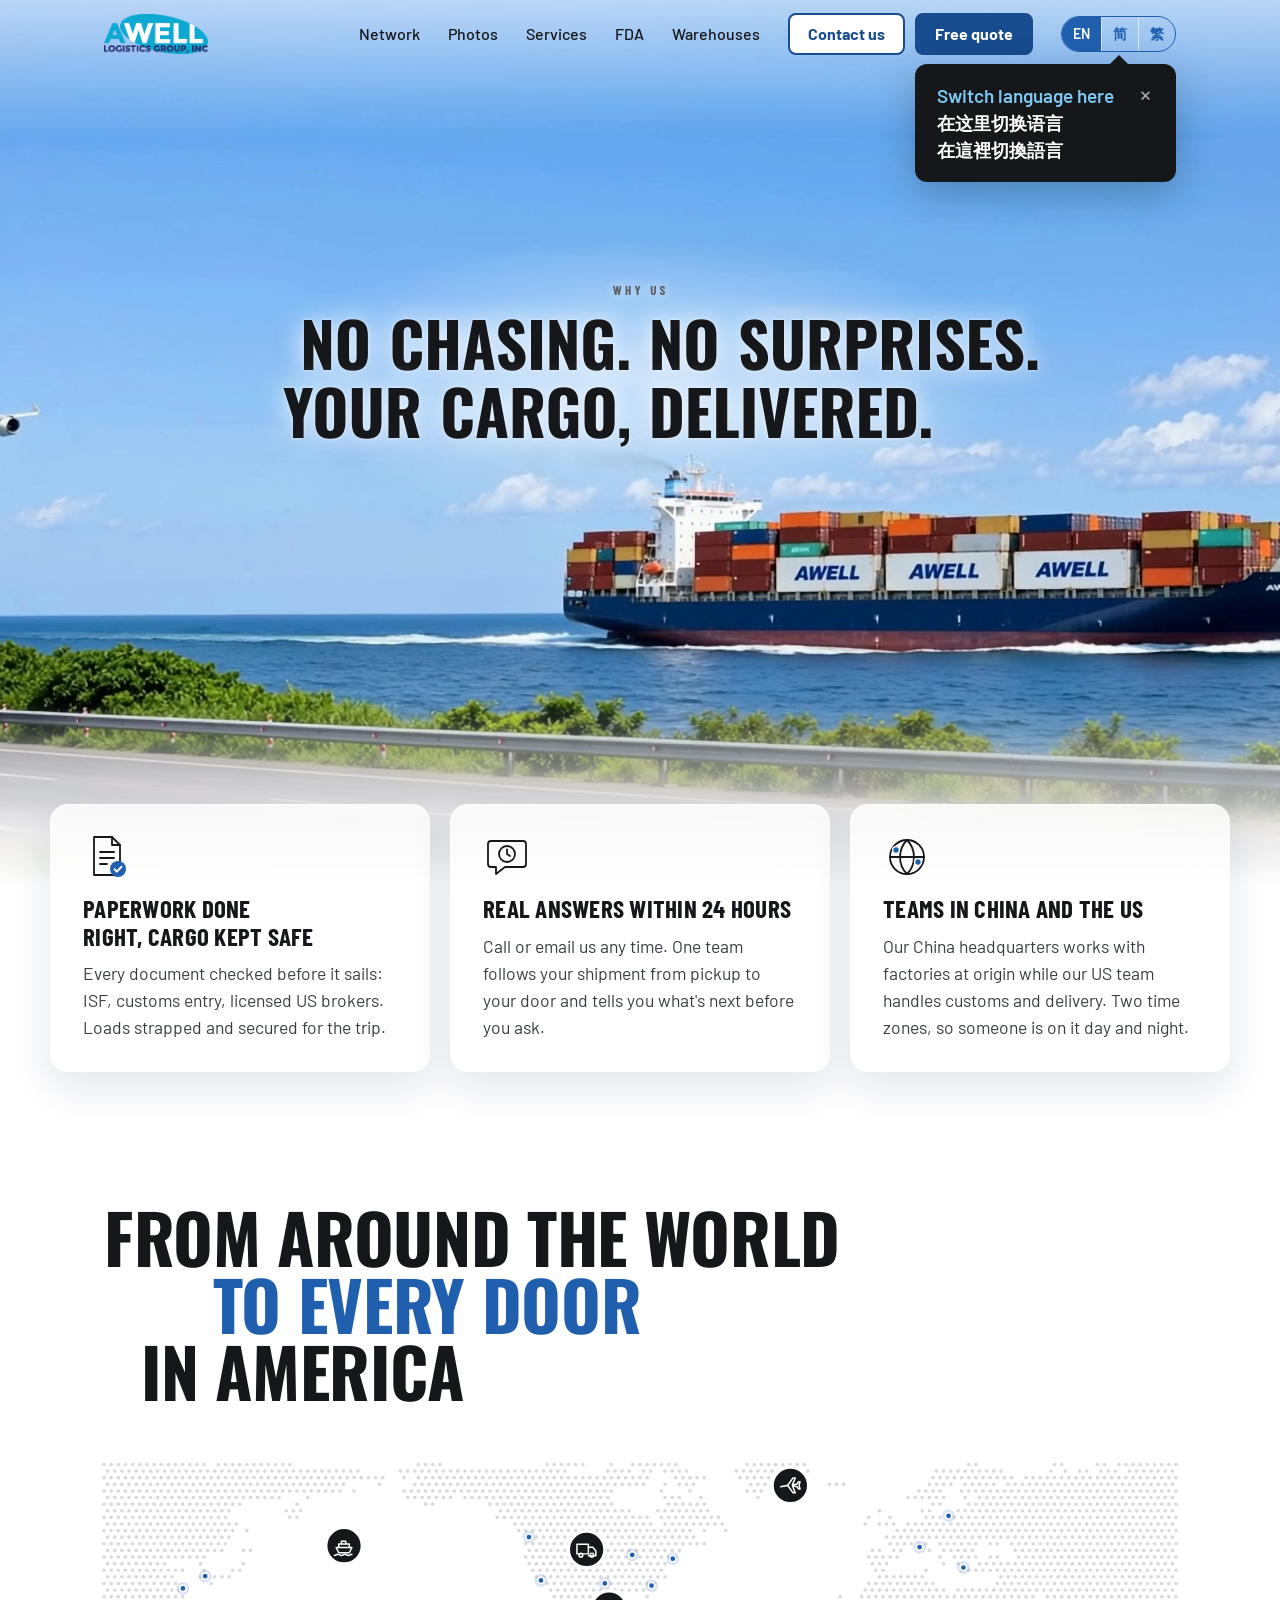
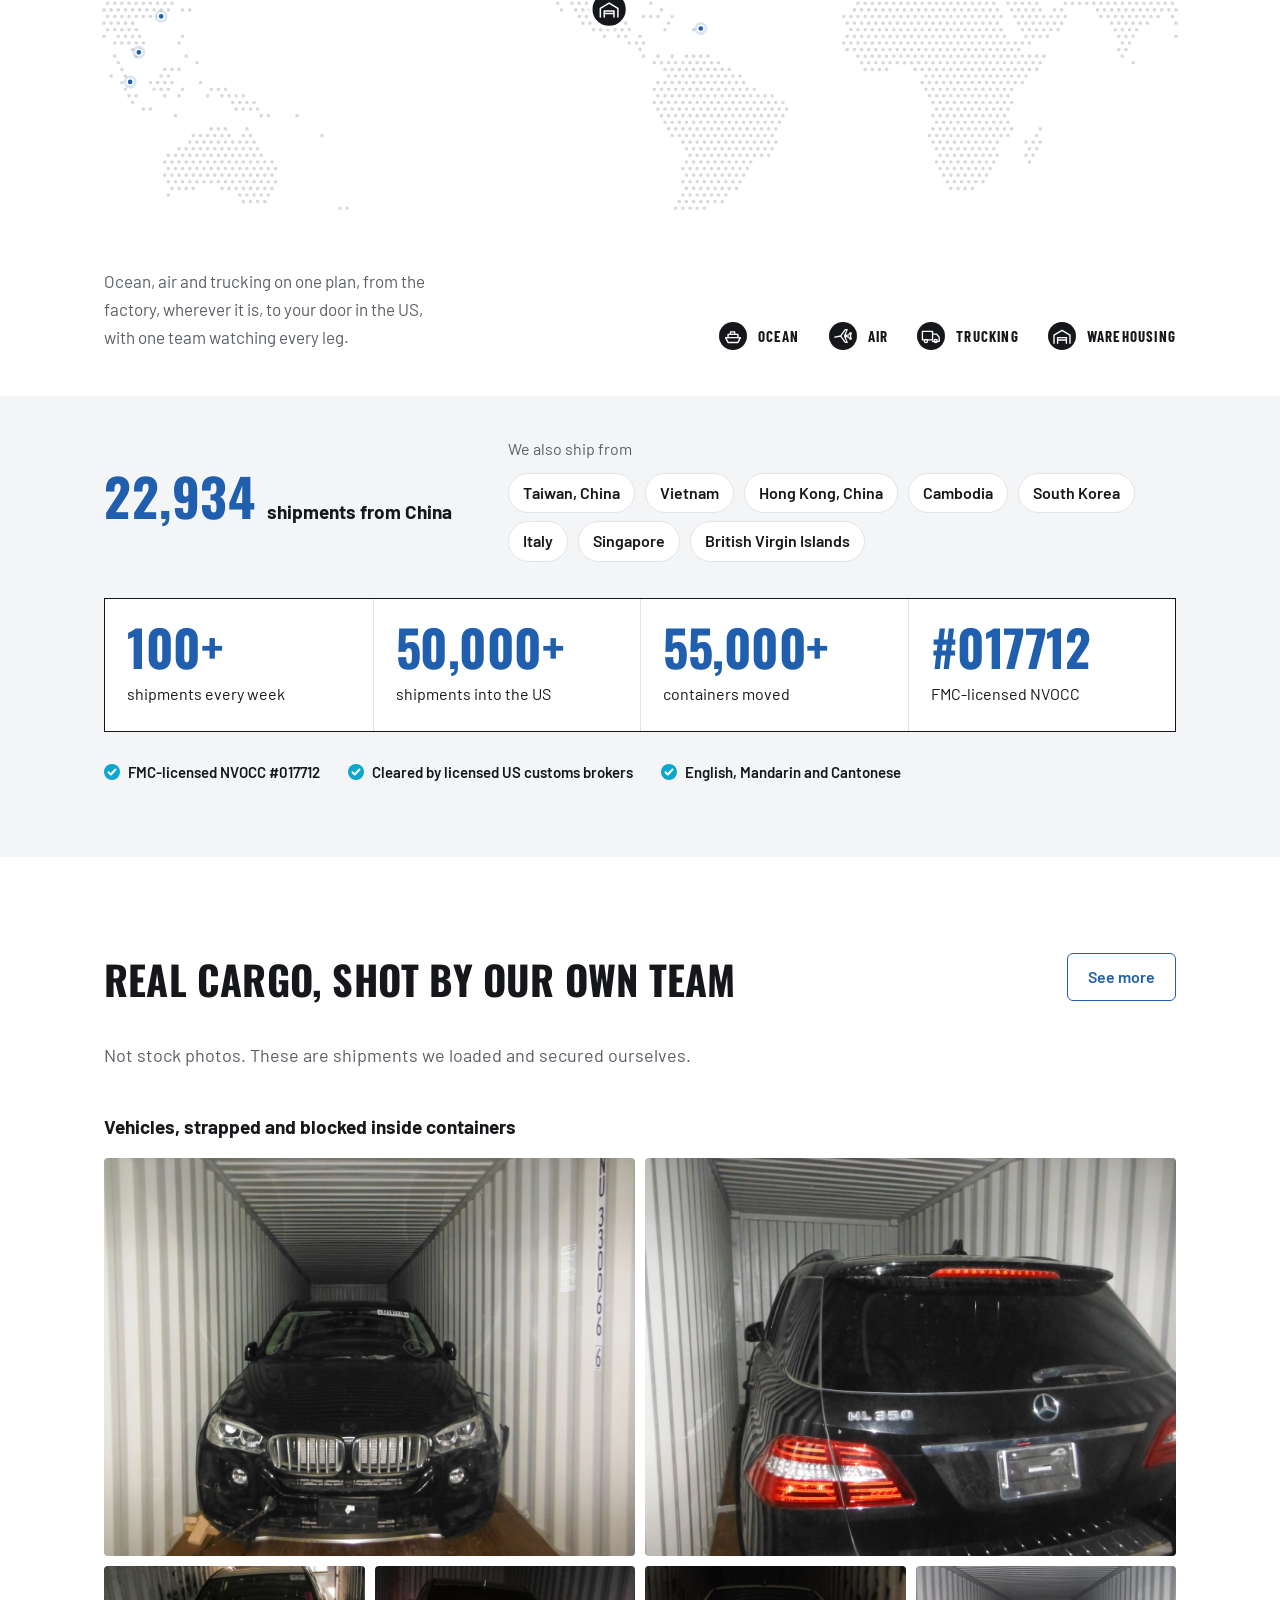
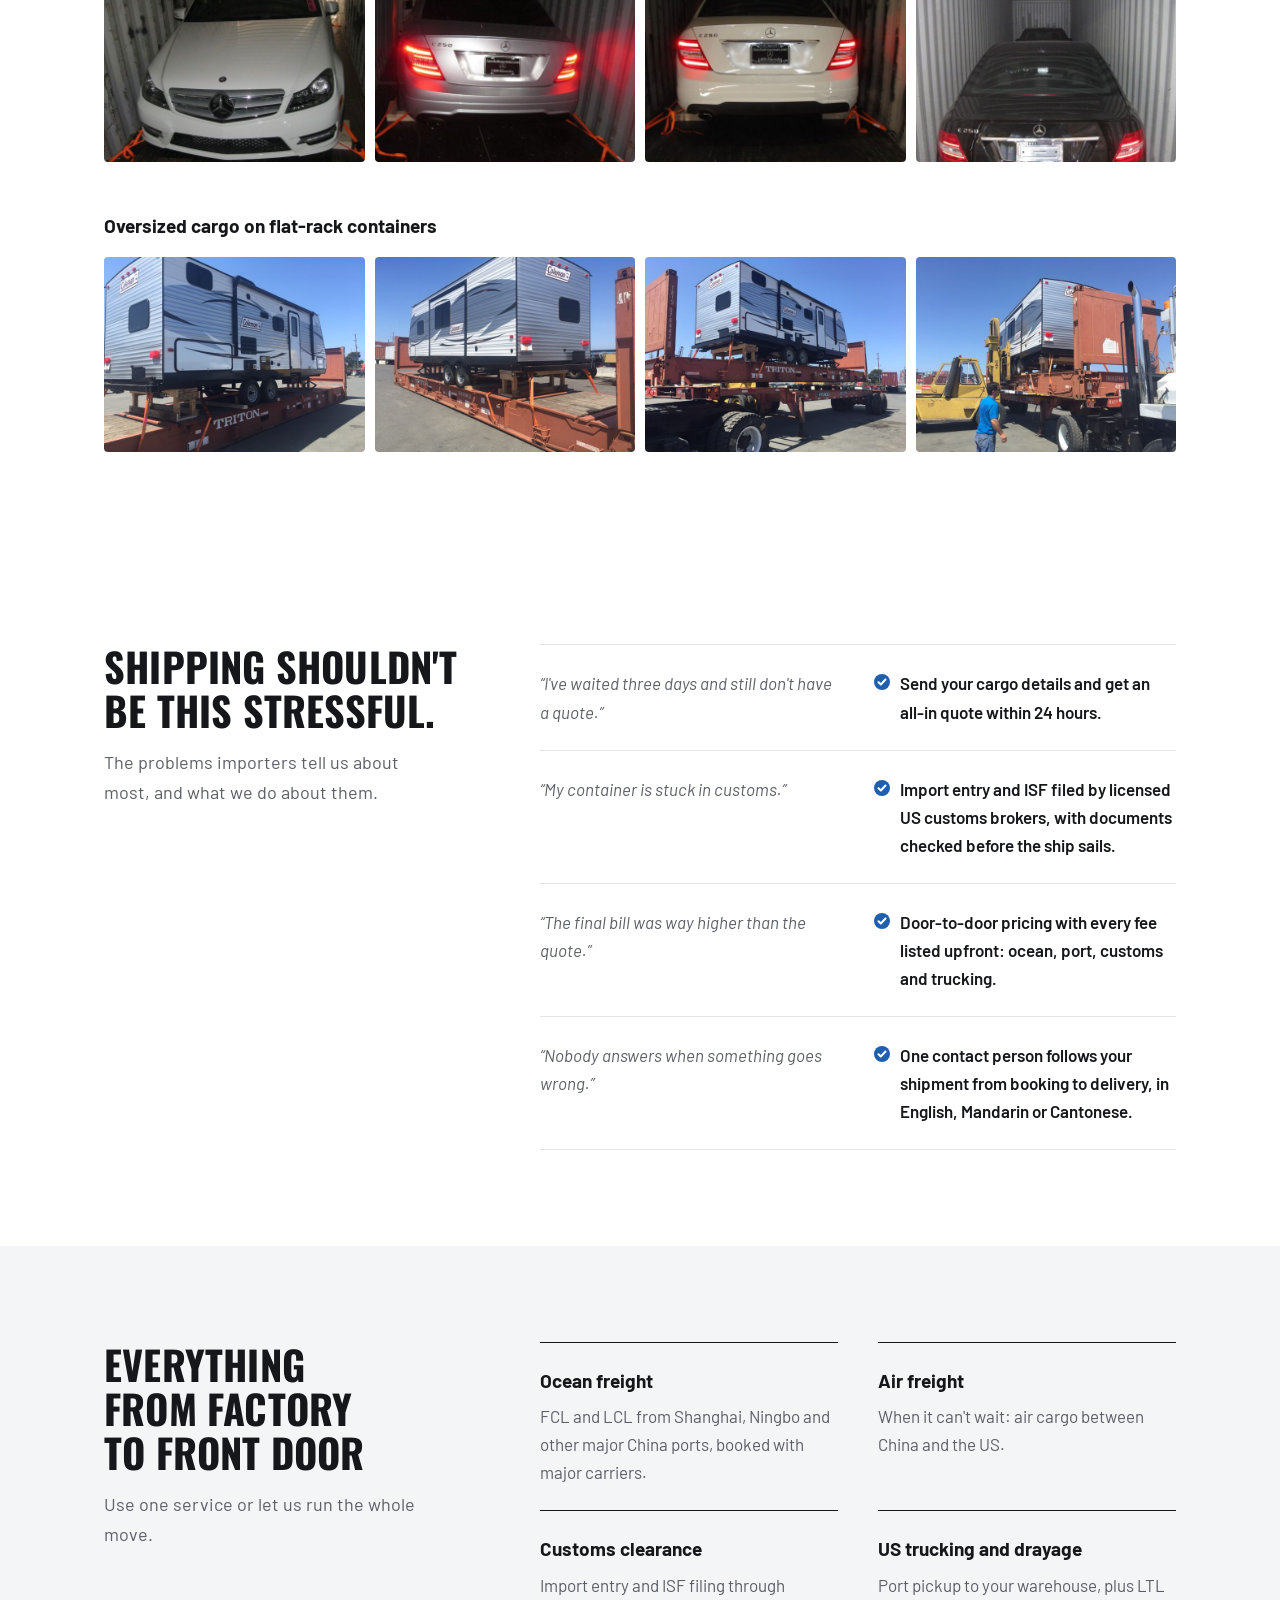
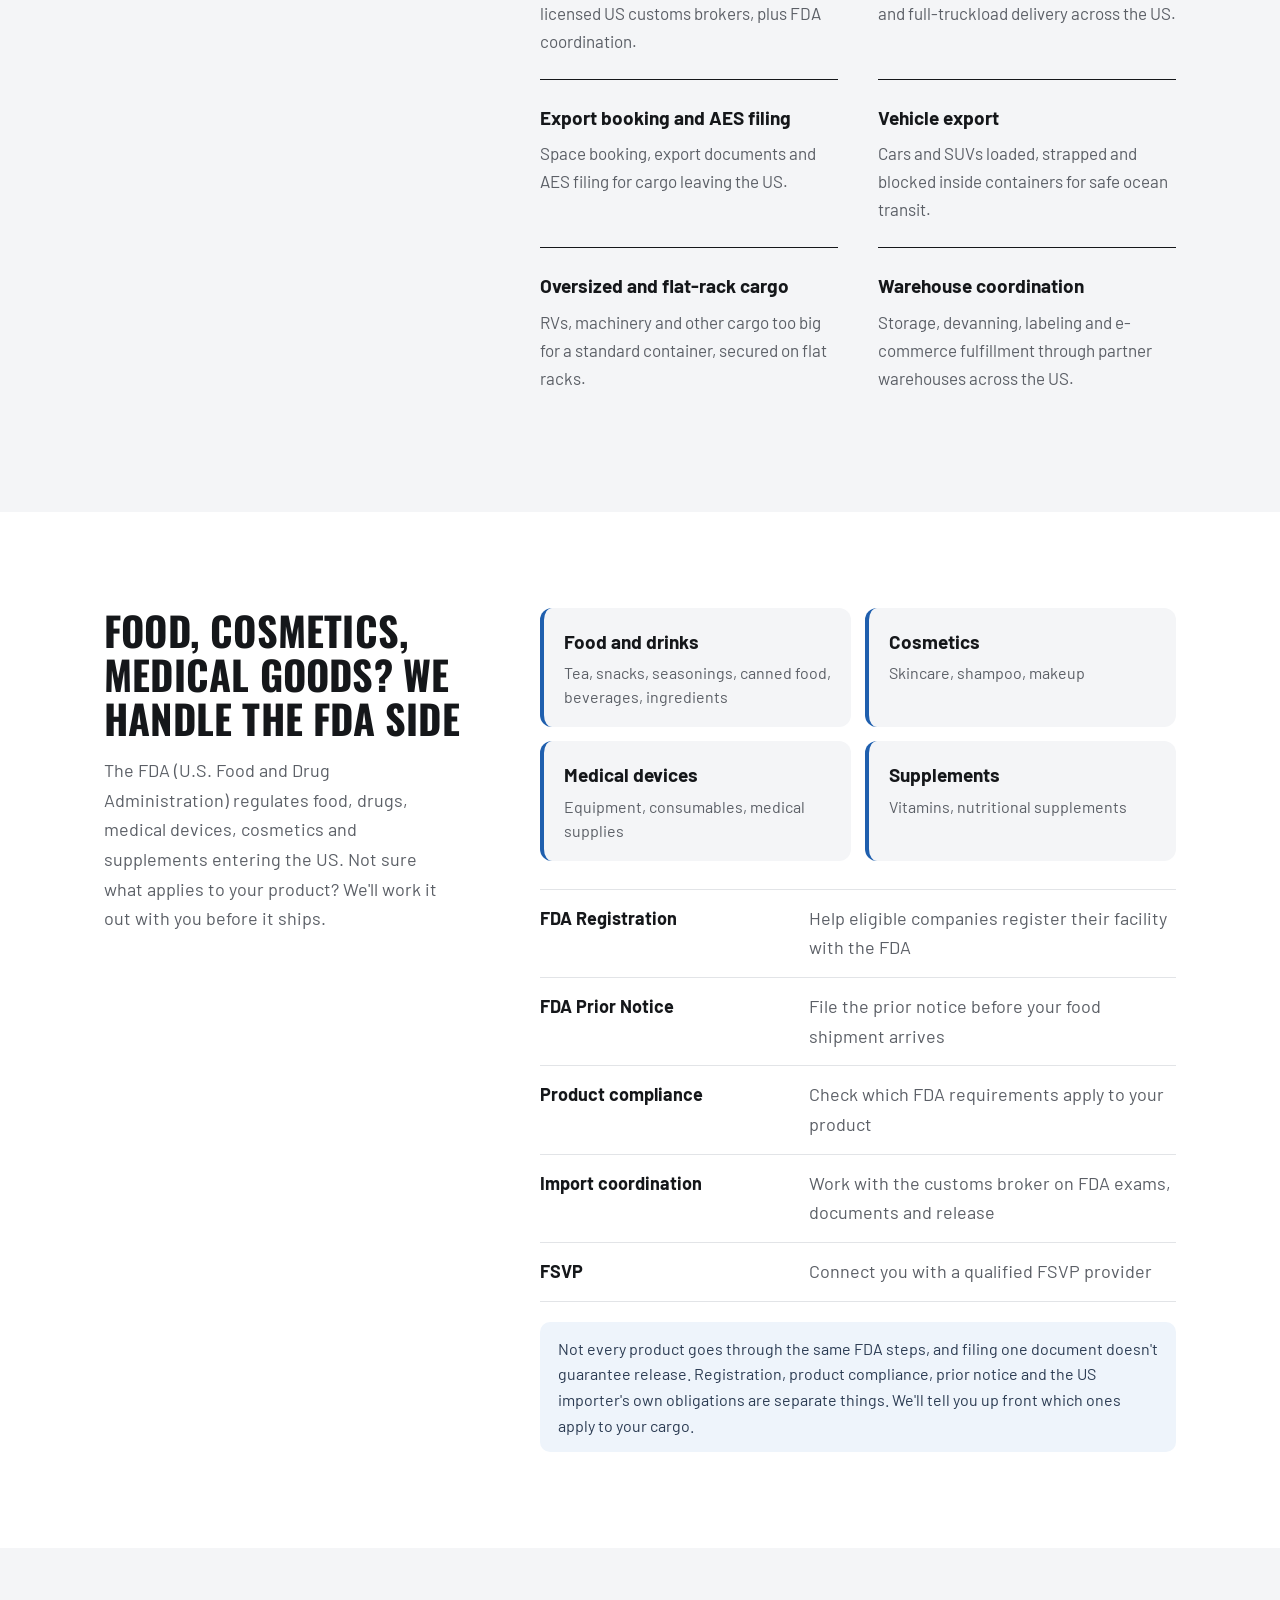
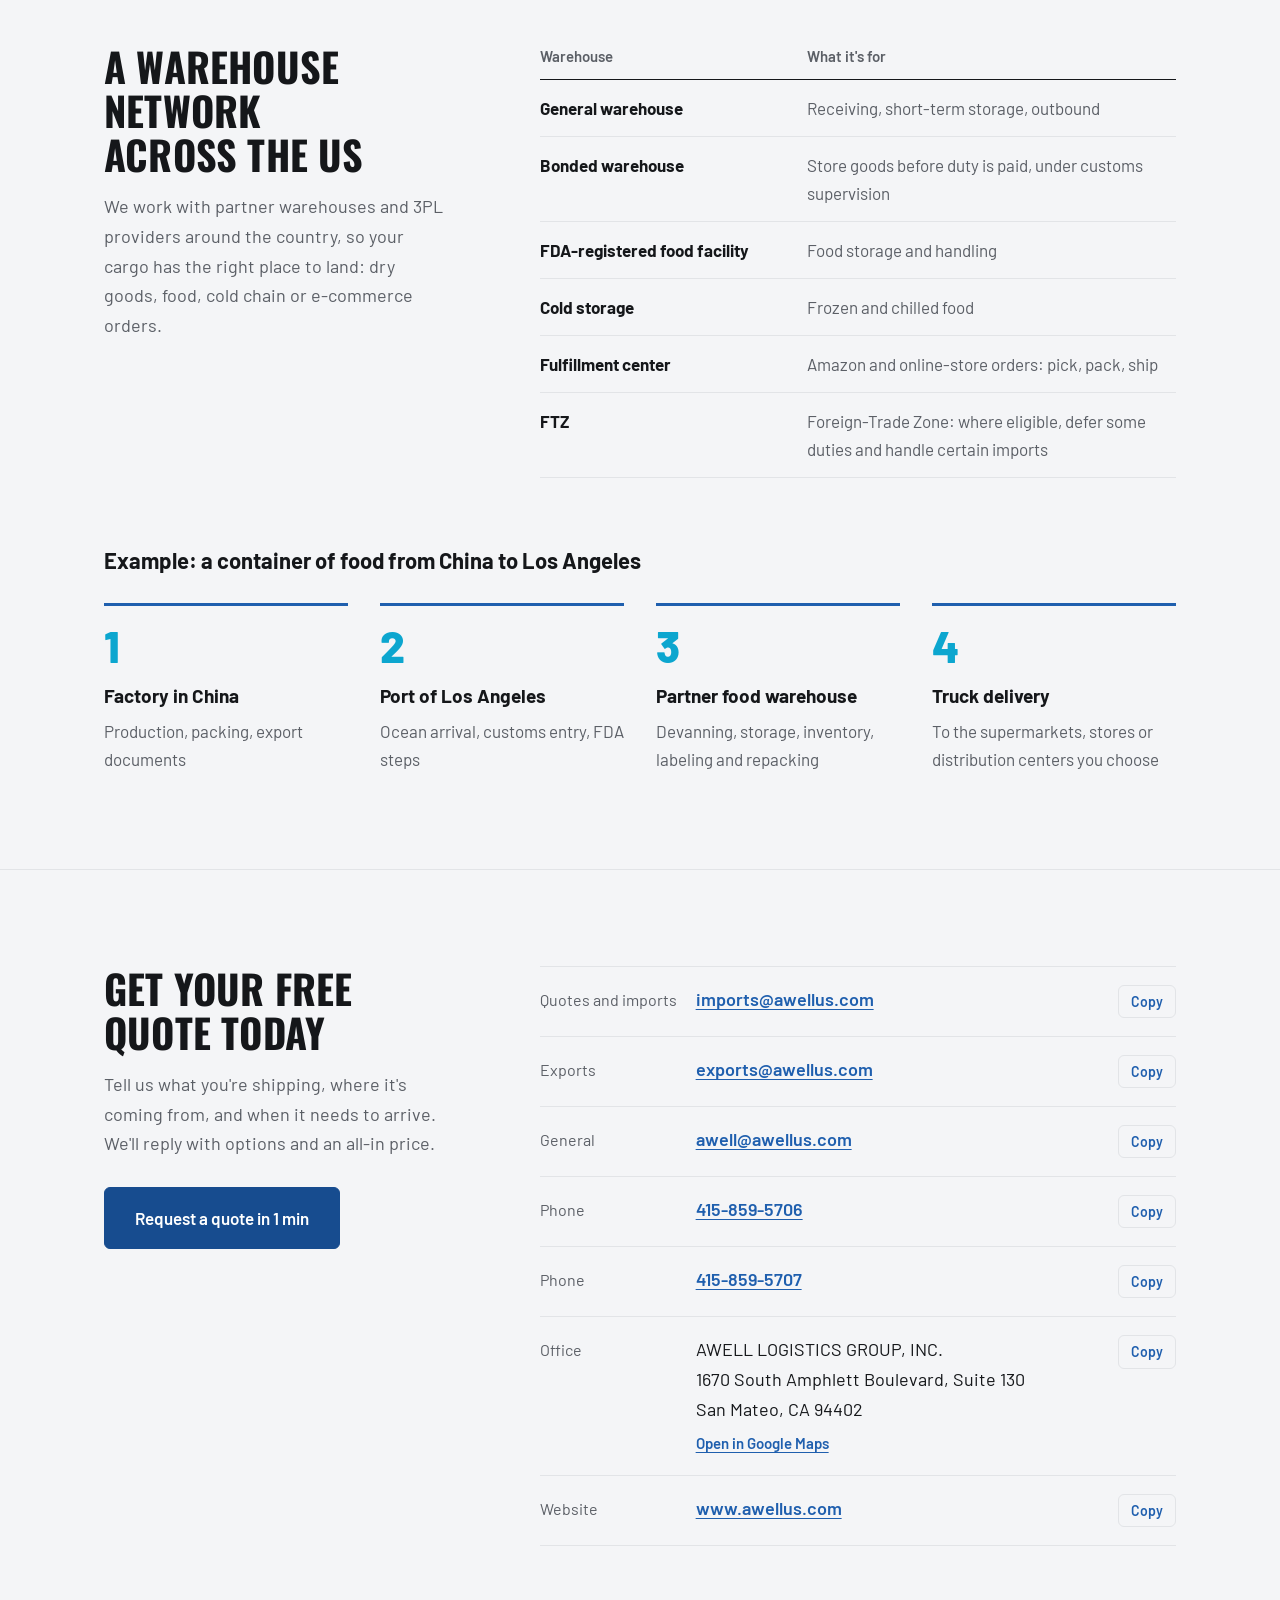
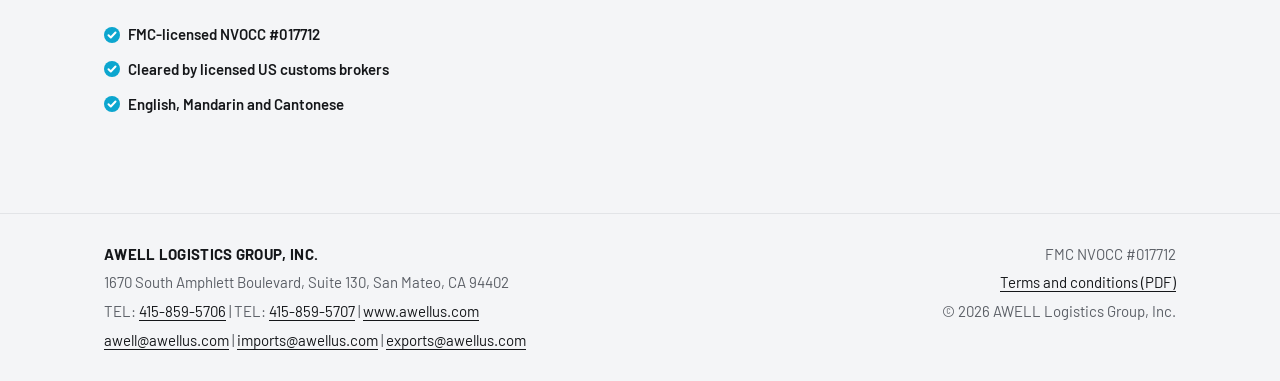
==== commit 29d01bae: "Contact us and Free quote buttons; gentle curve BVI route" ====
--- a/index.html
+++ b/index.html
@@ -52,8 +52,11 @@
       <a href="#services"><span class="en">Services</span><span class="zh">服务</span></a>
       <a href="#fda"><span class="en">FDA</span><span class="zh">FDA</span></a>
       <a href="#warehouses"><span class="en">Warehouses</span><span class="zh">仓储</span></a>
-      <a href="#contact"><span class="en">Contact</span><span class="zh">联系我们</span></a>
-      <a class="nav-cta" href="quote.html"><span class="en">Free quote</span><span class="zh">免费报价</span></a>
+      <!-- 两个最重要的按钮：联系我们（白底蓝框）和免费报价（蓝底），手机上也一直显示 -->
+      <span class="nav-actions">
+        <a class="nav-contact" href="#contact"><span class="en">Contact us</span><span class="zh">联系我们</span></a>
+        <a class="nav-cta" href="quote.html"><span class="en">Free quote</span><span class="zh">免费报价</span></a>
+      </span>
       <div class="lang-switch" role="group" aria-label="Language">
         <button type="button" data-set-lang="en" lang="en">EN</button>
         <button type="button" data-set-lang="zh" lang="zh-CN" aria-label="简体中文">简</button>
@@ -66,11 +69,11 @@
 <main id="top">
 
   <!-- ===== 首屏 =====
-       背景是一张高清图；上面盖一层很淡的白色（.tint），底部模糊并渐变成白色，和下面接上。 -->
+       背景视频：飞机、船、卡车依次出现，播完停在最后一帧。上面盖一层很淡的白色（.tint），底部模糊并渐变成白色，和下面接上。 -->
   <section class="hero-frame" aria-label="AWELL Logistics Group">
-    <!-- 背景图：飞机、船、卡车同框。hero.jpg 给电脑大屏，hero-small.jpg 给手机，浏览器自己挑。
-         以后想换回视频：把这个 <img> 换成 <video class="bg" data-hd="hero-hd.mp4" data-sd="hero.mp4" ...>（network.js 里的视频逻辑还在）。 -->
-    <img class="bg" src="hero.jpg" srcset="hero-small.jpg 1000w, hero.jpg 2560w" sizes="100vw" alt="" fetchpriority="high" decoding="async">
+    <!-- hero-hd.mp4（2560 宽，电脑大屏）/ hero.mp4（1280 宽，手机和网速慢时），network.js 自动选，卡了自动换。
+         hero-poster.jpg 是第一帧（加载时先显示），hero-end.jpg 是最后一帧（关闭动画的访客直接看这张）。 -->
+    <video class="bg" data-hd="hero-hd.mp4" data-sd="hero.mp4" data-end="hero-end.jpg" poster="hero-poster.jpg" autoplay muted playsinline disablepictureinpicture preload="auto" aria-hidden="true"></video>
     <div class="tint"></div>
     <div class="stage">
       <p class="eyebrow"><span><span class="en">Why us</span><span class="zh">为什么选择我们</span></span></p>
@@ -122,6 +125,23 @@
           <span class="zh"><span class="ln">电话、邮件随时找得到人，</span><span class="ln">同一个团队从提货跟到派送，</span><span class="ln">不用你催，进展我们主动告诉你。</span></span>
         </p>
       </section>
+
+      <!-- 第三块：中美两地团队 -->
+      <section class="feature f-team">
+        <svg class="icon" viewBox="0 0 48 48" fill="none" stroke="#15171A" stroke-width="1.8" stroke-linecap="round" stroke-linejoin="round" aria-hidden="true">
+          <circle cx="24" cy="24" r="17"/><path d="M7 24h34M24 7c-5 5-7 11-7 17s2 12 7 17M24 7c5 5 7 11 7 17s-2 12-7 17"/>
+          <circle cx="13" cy="17" r="3.4" fill="#1F5FAE" stroke="#FFFFFF" stroke-width="1.4"/>
+          <circle cx="35" cy="29" r="3.4" fill="#1F5FAE" stroke="#FFFFFF" stroke-width="1.4"/>
+        </svg>
+        <h2>
+          <span class="en"><span class="ln">Teams in China </span><span class="ln">and the US </span></span>
+          <span class="zh"><span class="ln">中美两地</span><span class="ln">双团队</span></span>
+        </h2>
+        <p>
+          <span class="en"><span class="ln">Our China headquarters works with factories at origin </span><span class="ln">while our US team handles customs and delivery. </span><span class="ln">Two time zones, so someone is on it day and night.</span></span>
+          <span class="zh"><span class="ln">中国总部在起运地对接工厂和供应商，</span><span class="ln">美国团队负责清关和派送。</span><span class="ln">两边接力跟进，您的货白天黑夜都有人盯着。</span></span>
+        </p>
+      </section>
     </div>
   </section>
 
@@ -137,9 +157,9 @@
       <div class="net-map">
         <svg viewBox="0 0 1000 327" role="img" aria-label="Shipping routes from Asia, Europe and the British Virgin Islands to US ports, then trucking across the US">
 <path class="net-dots" d="M0 3.5h0M0 15.8h0M0 28.2h0M0 40.5h0M0 52.8h0M0 65.2h0M0 77.5h0M0 89.8h0M0 102.2h0M0 114.5h0M0 126.8h0M0 139.2h0M0 151.5h0M0 163.8h0M3.3 9.7h0M3.3 22h0M3.3 34.3h0M3.3 46.7h0M3.3 59h0M3.3 71.3h0M3.3 83.7h0M3.3 96h0M3.3 108.3h0M3.3 120.7h0M3.3 133h0M3.3 145.3h0M3.3 157.7h0M6.7 3.5h0M6.7 15.8h0M6.7 28.2h0M6.7 40.5h0M6.7 52.8h0M6.7 65.2h0M6.7 77.5h0M6.7 89.8h0M6.7 102.2h0M6.7 114.5h0M6.7 126.8h0M6.7 139.2h0M6.7 151.5h0M6.7 200.8h0M10 9.7h0M10 22h0M10 34.3h0M10 46.7h0M10 59h0M10 71.3h0M10 83.7h0M10 96h0M10 108.3h0M10 120.7h0M10 133h0M10 145.3h0M10 157.7h0M10 170h0M10 182.3h0M13.3 3.5h0M13.3 15.8h0M13.3 28.2h0M13.3 40.5h0M13.3 52.8h0M13.3 65.2h0M13.3 77.5h0M13.3 89.8h0M13.3 102.2h0M13.3 114.5h0M13.3 126.8h0M13.3 139.2h0M13.3 151.5h0M13.3 163.8h0M13.3 188.5h0M16.7 9.7h0M16.7 22h0M16.7 34.3h0M16.7 46.7h0M16.7 59h0M16.7 71.3h0M16.7 83.7h0M16.7 96h0M16.7 108.3h0M16.7 120.7h0M16.7 133h0M16.7 145.3h0M16.7 157.7h0M16.7 170h0M16.7 194.7h0M16.7 207h0M20 3.5h0M20 15.8h0M20 28.2h0M20 40.5h0M20 52.8h0M20 65.2h0M20 77.5h0M20 89.8h0M20 102.2h0M20 114.5h0M20 126.8h0M20 139.2h0M20 151.5h0M20 163.8h0M20 200.8h0M20 213.2h0M23.3 9.7h0M23.3 22h0M23.3 34.3h0M23.3 46.7h0M23.3 59h0M23.3 71.3h0M23.3 83.7h0M23.3 96h0M23.3 108.3h0M23.3 120.7h0M23.3 133h0M23.3 145.3h0M23.3 157.7h0M23.3 170h0M23.3 219.3h0M26.7 3.5h0M26.7 15.8h0M26.7 28.2h0M26.7 40.5h0M26.7 52.8h0M26.7 65.2h0M26.7 77.5h0M26.7 89.8h0M26.7 102.2h0M26.7 114.5h0M26.7 126.8h0M26.7 139.2h0M26.7 151.5h0M26.7 163.8h0M26.7 176.2h0M26.7 225.5h0M30 9.7h0M30 22h0M30 34.3h0M30 46.7h0M30 59h0M30 71.3h0M30 83.7h0M30 96h0M30 108.3h0M30 120.7h0M30 133h0M30 145.3h0M30 157.7h0M30 170h0M30 182.3h0M30 219.3h0M33.3 3.5h0M33.3 15.8h0M33.3 28.2h0M33.3 40.5h0M33.3 52.8h0M33.3 65.2h0M33.3 77.5h0M33.3 89.8h0M33.3 102.2h0M33.3 114.5h0M33.3 126.8h0M33.3 139.2h0M33.3 163.8h0M33.3 176.2h0M36.7 9.7h0M36.7 22h0M36.7 34.3h0M36.7 46.7h0M36.7 59h0M36.7 71.3h0M36.7 83.7h0M36.7 96h0M36.7 108.3h0M36.7 120.7h0M36.7 133h0M36.7 145.3h0M36.7 170h0M36.7 231.7h0M40 3.5h0M40 15.8h0M40 28.2h0M40 40.5h0M40 52.8h0M40 65.2h0M40 77.5h0M40 89.8h0M40 102.2h0M40 114.5h0M40 126.8h0M40 139.2h0M43.3 9.7h0M43.3 22h0M43.3 34.3h0M43.3 46.7h0M43.3 59h0M43.3 71.3h0M43.3 83.7h0M43.3 96h0M43.3 108.3h0M43.3 120.7h0M43.3 133h0M43.3 145.3h0M43.3 207h0M43.3 231.7h0M46.7 3.5h0M46.7 15.8h0M46.7 28.2h0M46.7 40.5h0M46.7 52.8h0M46.7 65.2h0M46.7 77.5h0M46.7 89.8h0M46.7 102.2h0M46.7 114.5h0M46.7 126.8h0M46.7 139.2h0M46.7 213.2h0M50 9.7h0M50 22h0M50 34.3h0M50 46.7h0M50 59h0M50 71.3h0M50 83.7h0M50 96h0M50 108.3h0M50 120.7h0M50 133h0M50 145.3h0M50 207h0M53.3 3.5h0M53.3 15.8h0M53.3 28.2h0M53.3 40.5h0M53.3 52.8h0M53.3 65.2h0M53.3 77.5h0M53.3 89.8h0M53.3 102.2h0M53.3 114.5h0M53.3 126.8h0M53.3 139.2h0M53.3 200.8h0M53.3 213.2h0M56.7 9.7h0M56.7 22h0M56.7 34.3h0M56.7 46.7h0M56.7 59h0M56.7 71.3h0M56.7 83.7h0M56.7 96h0M56.7 108.3h0M56.7 120.7h0M56.7 133h0M56.7 194.7h0M56.7 207h0M56.7 219.3h0M56.7 281h0M56.7 293.3h0M60 3.5h0M60 15.8h0M60 28.2h0M60 40.5h0M60 52.8h0M60 65.2h0M60 77.5h0M60 89.8h0M60 102.2h0M60 114.5h0M60 126.8h0M60 139.2h0M60 200.8h0M60 213.2h0M60 274.8h0M60 287.2h0M60 299.5h0M60 311.8h0M63.3 9.7h0M63.3 22h0M63.3 34.3h0M63.3 46.7h0M63.3 59h0M63.3 71.3h0M63.3 83.7h0M63.3 108.3h0M63.3 120.7h0M63.3 133h0M63.3 194.7h0M63.3 207h0M63.3 281h0M63.3 293.3h0M63.3 305.7h0M66.7 3.5h0M66.7 15.8h0M66.7 28.2h0M66.7 40.5h0M66.7 52.8h0M66.7 65.2h0M66.7 77.5h0M66.7 89.8h0M66.7 102.2h0M66.7 114.5h0M66.7 126.8h0M66.7 237.8h0M66.7 274.8h0M66.7 287.2h0M66.7 299.5h0M70 9.7h0M70 22h0M70 34.3h0M70 46.7h0M70 59h0M70 71.3h0M70 83.7h0M70 120.7h0M70 170h0M70 194.7h0M70 219.3h0M70 268.7h0M70 281h0M70 293.3h0M70 305.7h0M73.3 3.5h0M73.3 15.8h0M73.3 28.2h0M73.3 40.5h0M73.3 52.8h0M73.3 65.2h0M73.3 77.5h0M73.3 89.8h0M73.3 102.2h0M73.3 126.8h0M73.3 139.2h0M73.3 163.8h0M73.3 213.2h0M73.3 274.8h0M73.3 287.2h0M73.3 299.5h0M76.7 9.7h0M76.7 22h0M76.7 34.3h0M76.7 46.7h0M76.7 59h0M76.7 71.3h0M76.7 83.7h0M76.7 182.3h0M76.7 268.7h0M76.7 281h0M76.7 293.3h0M76.7 305.7h0M80 3.5h0M80 15.8h0M80 28.2h0M80 40.5h0M80 52.8h0M80 65.2h0M80 77.5h0M80 89.8h0M80 139.2h0M80 262.5h0M80 274.8h0M80 287.2h0M80 299.5h0M83.3 9.7h0M83.3 22h0M83.3 34.3h0M83.3 46.7h0M83.3 59h0M83.3 71.3h0M83.3 83.7h0M83.3 256.3h0M83.3 268.7h0M83.3 281h0M83.3 293.3h0M83.3 305.7h0M86.7 3.5h0M86.7 15.8h0M86.7 28.2h0M86.7 40.5h0M86.7 52.8h0M86.7 65.2h0M86.7 77.5h0M86.7 89.8h0M86.7 188.5h0M86.7 262.5h0M86.7 274.8h0M86.7 287.2h0M86.7 299.5h0M90 9.7h0M90 22h0M90 34.3h0M90 46.7h0M90 59h0M90 71.3h0M90 83.7h0M90 96h0M90 108.3h0M90 207h0M90 256.3h0M90 268.7h0M90 281h0M90 293.3h0M93.3 3.5h0M93.3 15.8h0M93.3 28.2h0M93.3 40.5h0M93.3 52.8h0M93.3 65.2h0M93.3 77.5h0M93.3 89.8h0M93.3 102.2h0M93.3 262.5h0M93.3 274.8h0M93.3 287.2h0M93.3 299.5h0M96.7 9.7h0M96.7 22h0M96.7 34.3h0M96.7 46.7h0M96.7 59h0M96.7 71.3h0M96.7 83.7h0M96.7 219.3h0M96.7 256.3h0M96.7 268.7h0M96.7 281h0M96.7 293.3h0M100 15.8h0M100 28.2h0M100 40.5h0M100 52.8h0M100 65.2h0M100 77.5h0M100 114.5h0M100 213.2h0M100 250.2h0M100 262.5h0M100 274.8h0M100 287.2h0M100 299.5h0M103.3 9.7h0M103.3 22h0M103.3 34.3h0M103.3 46.7h0M103.3 59h0M103.3 71.3h0M103.3 83.7h0M103.3 108.3h0M103.3 256.3h0M103.3 268.7h0M103.3 281h0M103.3 293.3h0M106.7 3.5h0M106.7 15.8h0M106.7 28.2h0M106.7 40.5h0M106.7 52.8h0M106.7 65.2h0M106.7 77.5h0M106.7 213.2h0M106.7 250.2h0M106.7 262.5h0M106.7 274.8h0M106.7 287.2h0M106.7 299.5h0M110 9.7h0M110 22h0M110 34.3h0M110 46.7h0M110 59h0M110 71.3h0M110 83.7h0M110 108.3h0M110 219.3h0M110 256.3h0M110 268.7h0M110 281h0M110 293.3h0M110 305.7h0M113.3 3.5h0M113.3 15.8h0M113.3 28.2h0M113.3 40.5h0M113.3 52.8h0M113.3 65.2h0M113.3 77.5h0M113.3 213.2h0M113.3 250.2h0M113.3 262.5h0M113.3 274.8h0M113.3 287.2h0M113.3 299.5h0M116.7 9.7h0M116.7 22h0M116.7 34.3h0M116.7 46.7h0M116.7 59h0M116.7 71.3h0M116.7 108.3h0M116.7 219.3h0M116.7 256.3h0M116.7 268.7h0M116.7 281h0M116.7 293.3h0M116.7 305.7h0M120 3.5h0M120 15.8h0M120 28.2h0M120 40.5h0M120 65.2h0M120 102.2h0M120 225.5h0M120 262.5h0M120 274.8h0M120 287.2h0M120 299.5h0M123.3 9.7h0M123.3 22h0M123.3 34.3h0M123.3 59h0M123.3 219.3h0M123.3 231.7h0M123.3 268.7h0M123.3 281h0M123.3 293.3h0M123.3 305.7h0M126.7 3.5h0M126.7 15.8h0M126.7 28.2h0M126.7 40.5h0M126.7 102.2h0M126.7 225.5h0M126.7 262.5h0M126.7 274.8h0M126.7 287.2h0M126.7 299.5h0M126.7 311.8h0M130 9.7h0M130 22h0M130 34.3h0M130 83.7h0M130 96h0M130 219.3h0M130 231.7h0M130 256.3h0M130 268.7h0M130 281h0M130 293.3h0M130 305.7h0M130 318h0M133.3 3.5h0M133.3 15.8h0M133.3 28.2h0M133.3 65.2h0M133.3 225.5h0M133.3 250.2h0M133.3 262.5h0M133.3 274.8h0M133.3 287.2h0M133.3 299.5h0M133.3 311.8h0M136.7 9.7h0M136.7 22h0M136.7 34.3h0M136.7 83.7h0M136.7 231.7h0M136.7 256.3h0M136.7 268.7h0M136.7 281h0M136.7 293.3h0M136.7 305.7h0M136.7 318h0M140 3.5h0M140 15.8h0M140 28.2h0M140 225.5h0M140 262.5h0M140 274.8h0M140 287.2h0M140 299.5h0M140 311.8h0M143.3 9.7h0M143.3 22h0M143.3 34.3h0M143.3 231.7h0M143.3 268.7h0M143.3 281h0M143.3 293.3h0M143.3 305.7h0M143.3 318h0M146.7 3.5h0M146.7 15.8h0M146.7 28.2h0M146.7 237.8h0M146.7 274.8h0M146.7 287.2h0M146.7 299.5h0M146.7 311.8h0M150 9.7h0M150 22h0M150 34.3h0M150 281h0M150 293.3h0M150 305.7h0M150 318h0M153.3 3.5h0M153.3 15.8h0M153.3 28.2h0M153.3 237.8h0M153.3 287.2h0M153.3 299.5h0M153.3 311.8h0M156.7 9.7h0M156.7 22h0M156.7 34.3h0M156.7 281h0M156.7 293.3h0M156.7 305.7h0M160 3.5h0M160 15.8h0M160 28.2h0M160 287.2h0M160 299.5h0M163.3 9.7h0M163.3 22h0M163.3 34.3h0M166.7 3.5h0M166.7 15.8h0M166.7 28.2h0M170 9.7h0M170 22h0M170 46.7h0M173.3 3.5h0M173.3 15.8h0M173.3 28.2h0M173.3 52.8h0M176.7 9.7h0M176.7 22h0M176.7 46.7h0M180 15.8h0M180 28.2h0M180 40.5h0M180 52.8h0M180 237.8h0M183.3 9.7h0M183.3 22h0M183.3 46.7h0M186.7 15.8h0M186.7 28.2h0M190 9.7h0M190 22h0M190 34.3h0M193.3 15.8h0M193.3 28.2h0M196.7 9.7h0M196.7 22h0M200 15.8h0M200 28.2h0M203.3 9.7h0M203.3 22h0M203.3 256.3h0M206.7 15.8h0M206.7 28.2h0M210 9.7h0M210 22h0M213.3 15.8h0M213.3 28.2h0M216.7 9.7h0M216.7 22h0M220 15.8h0M220 28.2h0M220 324.2h0M223.3 9.7h0M223.3 22h0M226.7 15.8h0M226.7 324.2h0M230 9.7h0M233.3 15.8h0M233.3 28.2h0M236.7 9.7h0M240 15.8h0M246.7 15.8h0M253.3 15.8h0M256.7 22h0M260 15.8h0M276.7 9.7h0M280 15.8h0M280 28.2h0M283.3 9.7h0M283.3 34.3h0M286.7 28.2h0M290 9.7h0M290 22h0M290 34.3h0M293.3 3.5h0M293.3 15.8h0M293.3 28.2h0M296.7 9.7h0M296.7 22h0M296.7 34.3h0M300 3.5h0M300 15.8h0M300 28.2h0M300 40.5h0M303.3 9.7h0M303.3 22h0M303.3 34.3h0M306.7 3.5h0M306.7 15.8h0M306.7 28.2h0M306.7 40.5h0M310 9.7h0M310 22h0M310 34.3h0M313.3 3.5h0M313.3 15.8h0M313.3 28.2h0M316.7 9.7h0M316.7 22h0M316.7 34.3h0M320 15.8h0M320 28.2h0M323.3 9.7h0M323.3 22h0M323.3 34.3h0M326.7 15.8h0M326.7 28.2h0M330 9.7h0M330 22h0M333.3 15.8h0M333.3 28.2h0M336.7 9.7h0M336.7 22h0M336.7 34.3h0M340 15.8h0M340 28.2h0M343.3 9.7h0M343.3 22h0M343.3 34.3h0M346.7 15.8h0M346.7 28.2h0M350 9.7h0M350 22h0M350 34.3h0M353.3 15.8h0M353.3 28.2h0M356.7 9.7h0M356.7 22h0M356.7 34.3h0M360 15.8h0M360 28.2h0M360 40.5h0M363.3 9.7h0M363.3 22h0M363.3 34.3h0M366.7 15.8h0M366.7 28.2h0M366.7 40.5h0M366.7 52.8h0M370 9.7h0M370 22h0M370 34.3h0M370 46.7h0M373.3 15.8h0M373.3 28.2h0M373.3 40.5h0M373.3 52.8h0M376.7 9.7h0M376.7 22h0M376.7 34.3h0M376.7 46.7h0M380 15.8h0M380 28.2h0M380 40.5h0M380 52.8h0M383.3 9.7h0M383.3 22h0M383.3 34.3h0M383.3 46.7h0M383.3 59h0M386.7 15.8h0M386.7 28.2h0M386.7 40.5h0M386.7 52.8h0M386.7 65.2h0M390 9.7h0M390 22h0M390 34.3h0M390 46.7h0M390 59h0M393.3 15.8h0M393.3 28.2h0M393.3 40.5h0M393.3 52.8h0M393.3 65.2h0M393.3 77.5h0M393.3 89.8h0M396.7 9.7h0M396.7 22h0M396.7 34.3h0M396.7 46.7h0M396.7 59h0M396.7 71.3h0M396.7 83.7h0M396.7 96h0M400 15.8h0M400 28.2h0M400 40.5h0M400 52.8h0M400 65.2h0M400 77.5h0M400 89.8h0M400 102.2h0M403.3 9.7h0M403.3 22h0M403.3 34.3h0M403.3 46.7h0M403.3 59h0M403.3 71.3h0M403.3 83.7h0M403.3 96h0M403.3 108.3h0M406.7 15.8h0M406.7 28.2h0M406.7 40.5h0M406.7 52.8h0M406.7 65.2h0M406.7 77.5h0M406.7 89.8h0M406.7 102.2h0M410 9.7h0M410 22h0M410 34.3h0M410 46.7h0M410 59h0M410 71.3h0M410 83.7h0M410 96h0M410 108.3h0M413.3 3.5h0M413.3 15.8h0M413.3 28.2h0M413.3 40.5h0M413.3 52.8h0M413.3 65.2h0M413.3 77.5h0M413.3 89.8h0M413.3 102.2h0M413.3 114.5h0M416.7 9.7h0M416.7 22h0M416.7 34.3h0M416.7 46.7h0M416.7 59h0M416.7 71.3h0M416.7 83.7h0M416.7 96h0M416.7 108.3h0M416.7 120.7h0M420 3.5h0M420 15.8h0M420 28.2h0M420 40.5h0M420 52.8h0M420 65.2h0M420 77.5h0M420 89.8h0M420 102.2h0M420 114.5h0M420 126.8h0M423.3 9.7h0M423.3 22h0M423.3 34.3h0M423.3 46.7h0M423.3 59h0M423.3 71.3h0M423.3 83.7h0M423.3 96h0M423.3 108.3h0M423.3 120.7h0M423.3 133h0M426.7 3.5h0M426.7 15.8h0M426.7 28.2h0M426.7 40.5h0M426.7 52.8h0M426.7 65.2h0M426.7 77.5h0M426.7 89.8h0M426.7 102.2h0M426.7 114.5h0M426.7 126.8h0M426.7 139.2h0M430 9.7h0M430 22h0M430 34.3h0M430 46.7h0M430 59h0M430 71.3h0M430 83.7h0M430 96h0M430 108.3h0M430 120.7h0M433.3 3.5h0M433.3 15.8h0M433.3 28.2h0M433.3 40.5h0M433.3 52.8h0M433.3 65.2h0M433.3 77.5h0M433.3 89.8h0M433.3 102.2h0M433.3 114.5h0M433.3 126.8h0M436.7 22h0M436.7 34.3h0M436.7 46.7h0M436.7 59h0M436.7 71.3h0M436.7 83.7h0M436.7 96h0M436.7 108.3h0M436.7 120.7h0M436.7 133h0M440 3.5h0M440 15.8h0M440 28.2h0M440 40.5h0M440 52.8h0M440 65.2h0M440 77.5h0M440 89.8h0M440 102.2h0M440 114.5h0M440 126.8h0M440 139.2h0M443.3 22h0M443.3 34.3h0M443.3 46.7h0M443.3 59h0M443.3 71.3h0M443.3 83.7h0M443.3 96h0M443.3 108.3h0M443.3 120.7h0M443.3 133h0M443.3 145.3h0M446.7 3.5h0M446.7 15.8h0M446.7 28.2h0M446.7 40.5h0M446.7 52.8h0M446.7 65.2h0M446.7 77.5h0M446.7 89.8h0M446.7 102.2h0M446.7 114.5h0M446.7 126.8h0M446.7 139.2h0M446.7 151.5h0M450 22h0M450 34.3h0M450 46.7h0M450 59h0M450 71.3h0M450 83.7h0M450 96h0M450 108.3h0M450 120.7h0M450 133h0M450 145.3h0M453.3 15.8h0M453.3 28.2h0M453.3 40.5h0M453.3 52.8h0M453.3 65.2h0M453.3 77.5h0M453.3 89.8h0M453.3 102.2h0M453.3 114.5h0M453.3 126.8h0M453.3 139.2h0M453.3 151.5h0M456.7 22h0M456.7 34.3h0M456.7 46.7h0M456.7 59h0M456.7 71.3h0M456.7 83.7h0M456.7 96h0M456.7 108.3h0M456.7 120.7h0M456.7 133h0M456.7 145.3h0M456.7 157.7h0M460 15.8h0M460 28.2h0M460 40.5h0M460 52.8h0M460 65.2h0M460 77.5h0M460 89.8h0M460 102.2h0M460 114.5h0M460 126.8h0M460 139.2h0M460 151.5h0M463.3 22h0M463.3 34.3h0M463.3 46.7h0M463.3 59h0M463.3 71.3h0M463.3 83.7h0M463.3 96h0M463.3 108.3h0M463.3 120.7h0M463.3 133h0M463.3 145.3h0M463.3 157.7h0M466.7 15.8h0M466.7 28.2h0M466.7 40.5h0M466.7 52.8h0M466.7 65.2h0M466.7 77.5h0M466.7 89.8h0M466.7 102.2h0M466.7 114.5h0M466.7 126.8h0M466.7 151.5h0M466.7 163.8h0M470 9.7h0M470 22h0M470 34.3h0M470 46.7h0M470 59h0M470 71.3h0M470 83.7h0M470 96h0M470 108.3h0M470 120.7h0M470 157.7h0M473.3 3.5h0M473.3 15.8h0M473.3 28.2h0M473.3 40.5h0M473.3 52.8h0M473.3 65.2h0M473.3 77.5h0M473.3 89.8h0M473.3 102.2h0M473.3 114.5h0M476.7 9.7h0M476.7 22h0M476.7 46.7h0M476.7 59h0M476.7 71.3h0M476.7 83.7h0M476.7 96h0M476.7 108.3h0M476.7 120.7h0M476.7 157.7h0M480 15.8h0M480 52.8h0M480 65.2h0M480 77.5h0M480 89.8h0M480 102.2h0M480 114.5h0M480 163.8h0M483.3 9.7h0M483.3 22h0M483.3 46.7h0M483.3 59h0M483.3 71.3h0M483.3 83.7h0M483.3 96h0M483.3 108.3h0M483.3 120.7h0M483.3 157.7h0M486.7 15.8h0M486.7 52.8h0M486.7 65.2h0M486.7 77.5h0M486.7 89.8h0M486.7 102.2h0M486.7 114.5h0M486.7 151.5h0M486.7 163.8h0M490 9.7h0M490 22h0M490 46.7h0M490 59h0M490 71.3h0M490 83.7h0M490 96h0M490 108.3h0M490 120.7h0M490 157.7h0M490 170h0M493.3 3.5h0M493.3 15.8h0M493.3 52.8h0M493.3 65.2h0M493.3 77.5h0M493.3 89.8h0M493.3 102.2h0M493.3 114.5h0M496.7 22h0M496.7 59h0M496.7 71.3h0M496.7 83.7h0M496.7 96h0M496.7 108.3h0M496.7 120.7h0M496.7 170h0M500 3.5h0M500 15.8h0M500 52.8h0M500 65.2h0M500 77.5h0M500 89.8h0M500 102.2h0M500 114.5h0M500 163.8h0M500 176.2h0M503.3 9.7h0M503.3 22h0M503.3 59h0M503.3 71.3h0M503.3 83.7h0M503.3 96h0M503.3 108.3h0M503.3 120.7h0M503.3 145.3h0M503.3 170h0M503.3 182.3h0M506.7 3.5h0M506.7 15.8h0M506.7 52.8h0M506.7 65.2h0M506.7 77.5h0M506.7 89.8h0M506.7 102.2h0M506.7 114.5h0M506.7 126.8h0M510 9.7h0M510 59h0M510 71.3h0M510 83.7h0M510 96h0M510 108.3h0M510 133h0M510 145.3h0M513.3 3.5h0M513.3 65.2h0M513.3 77.5h0M513.3 89.8h0M513.3 102.2h0M513.3 114.5h0M513.3 188.5h0M513.3 213.2h0M513.3 225.5h0M516.7 46.7h0M516.7 71.3h0M516.7 83.7h0M516.7 96h0M516.7 108.3h0M516.7 145.3h0M516.7 182.3h0M516.7 207h0M516.7 219.3h0M516.7 231.7h0M520 3.5h0M520 28.2h0M520 52.8h0M520 65.2h0M520 77.5h0M520 89.8h0M520 102.2h0M520 139.2h0M520 188.5h0M520 213.2h0M520 225.5h0M520 237.8h0M523.3 9.7h0M523.3 22h0M523.3 34.3h0M523.3 46.7h0M523.3 59h0M523.3 71.3h0M523.3 83.7h0M523.3 96h0M523.3 108.3h0M523.3 157.7h0M523.3 194.7h0M523.3 207h0M523.3 219.3h0M523.3 231.7h0M523.3 244h0M526.7 3.5h0M526.7 40.5h0M526.7 52.8h0M526.7 65.2h0M526.7 77.5h0M526.7 89.8h0M526.7 151.5h0M526.7 188.5h0M526.7 200.8h0M526.7 213.2h0M526.7 225.5h0M526.7 237.8h0M526.7 250.2h0M530 9.7h0M530 34.3h0M530 46.7h0M530 59h0M530 71.3h0M530 83.7h0M530 145.3h0M530 182.3h0M530 194.7h0M530 207h0M530 219.3h0M530 231.7h0M530 244h0M530 256.3h0M533.3 3.5h0M533.3 15.8h0M533.3 40.5h0M533.3 52.8h0M533.3 65.2h0M533.3 77.5h0M533.3 89.8h0M533.3 188.5h0M533.3 200.8h0M533.3 213.2h0M533.3 225.5h0M533.3 237.8h0M533.3 250.2h0M533.3 324.2h0M536.7 9.7h0M536.7 22h0M536.7 34.3h0M536.7 46.7h0M536.7 59h0M536.7 71.3h0M536.7 83.7h0M536.7 194.7h0M536.7 207h0M536.7 219.3h0M536.7 231.7h0M536.7 244h0M536.7 256.3h0M536.7 318h0M540 15.8h0M540 40.5h0M540 52.8h0M540 65.2h0M540 77.5h0M540 188.5h0M540 200.8h0M540 213.2h0M540 225.5h0M540 237.8h0M540 250.2h0M540 262.5h0M540 287.2h0M540 299.5h0M540 311.8h0M540 324.2h0M543.3 9.7h0M543.3 22h0M543.3 46.7h0M543.3 59h0M543.3 71.3h0M543.3 182.3h0M543.3 194.7h0M543.3 207h0M543.3 219.3h0M543.3 231.7h0M543.3 244h0M543.3 256.3h0M543.3 268.7h0M543.3 281h0M543.3 293.3h0M543.3 305.7h0M543.3 318h0M546.7 15.8h0M546.7 28.2h0M546.7 40.5h0M546.7 52.8h0M546.7 65.2h0M546.7 77.5h0M546.7 188.5h0M546.7 200.8h0M546.7 213.2h0M546.7 225.5h0M546.7 237.8h0M546.7 250.2h0M546.7 262.5h0M546.7 274.8h0M546.7 287.2h0M546.7 299.5h0M546.7 311.8h0M546.7 324.2h0M550 22h0M550 46.7h0M550 59h0M550 71.3h0M550 157.7h0M550 182.3h0M550 194.7h0M550 207h0M550 219.3h0M550 231.7h0M550 244h0M550 256.3h0M550 268.7h0M550 281h0M550 293.3h0M550 305.7h0M550 318h0M553.3 15.8h0M553.3 40.5h0M553.3 52.8h0M553.3 77.5h0M553.3 188.5h0M553.3 200.8h0M553.3 213.2h0M553.3 225.5h0M553.3 237.8h0M553.3 250.2h0M553.3 262.5h0M553.3 274.8h0M553.3 287.2h0M553.3 299.5h0M553.3 311.8h0M553.3 324.2h0M556.7 34.3h0M556.7 46.7h0M556.7 59h0M556.7 182.3h0M556.7 194.7h0M556.7 207h0M556.7 219.3h0M556.7 231.7h0M556.7 244h0M556.7 256.3h0M556.7 268.7h0M556.7 281h0M556.7 293.3h0M556.7 305.7h0M556.7 318h0M560 15.8h0M560 40.5h0M560 52.8h0M560 65.2h0M560 77.5h0M560 188.5h0M560 200.8h0M560 213.2h0M560 225.5h0M560 237.8h0M560 250.2h0M560 262.5h0M560 274.8h0M560 287.2h0M560 299.5h0M560 311.8h0M560 324.2h0M563.3 46.7h0M563.3 59h0M563.3 182.3h0M563.3 194.7h0M563.3 207h0M563.3 219.3h0M563.3 231.7h0M563.3 244h0M563.3 256.3h0M563.3 268.7h0M563.3 281h0M563.3 293.3h0M563.3 305.7h0M563.3 318h0M566.7 52.8h0M566.7 188.5h0M566.7 200.8h0M566.7 213.2h0M566.7 225.5h0M566.7 237.8h0M566.7 250.2h0M566.7 262.5h0M566.7 274.8h0M566.7 287.2h0M566.7 299.5h0M566.7 311.8h0M570 59h0M570 194.7h0M570 207h0M570 219.3h0M570 231.7h0M570 244h0M570 256.3h0M570 268.7h0M570 281h0M570 293.3h0M570 305.7h0M570 318h0M573.3 52.8h0M573.3 188.5h0M573.3 200.8h0M573.3 213.2h0M573.3 225.5h0M573.3 237.8h0M573.3 250.2h0M573.3 262.5h0M573.3 274.8h0M573.3 287.2h0M573.3 299.5h0M573.3 311.8h0M576.7 59h0M576.7 194.7h0M576.7 207h0M576.7 219.3h0M576.7 231.7h0M576.7 244h0M576.7 256.3h0M576.7 268.7h0M576.7 281h0M576.7 293.3h0M576.7 305.7h0M576.7 318h0M580 65.2h0M580 200.8h0M580 213.2h0M580 225.5h0M580 237.8h0M580 250.2h0M580 262.5h0M580 274.8h0M580 287.2h0M580 299.5h0M580 311.8h0M583.3 194.7h0M583.3 207h0M583.3 219.3h0M583.3 231.7h0M583.3 244h0M583.3 256.3h0M583.3 268.7h0M583.3 281h0M583.3 293.3h0M583.3 305.7h0M586.7 200.8h0M586.7 213.2h0M586.7 225.5h0M586.7 237.8h0M586.7 250.2h0M586.7 262.5h0M586.7 274.8h0M586.7 287.2h0M586.7 299.5h0M590 9.7h0M590 207h0M590 219.3h0M590 231.7h0M590 244h0M590 256.3h0M590 268.7h0M590 281h0M590 293.3h0M590 305.7h0M593.3 15.8h0M593.3 200.8h0M593.3 213.2h0M593.3 225.5h0M593.3 237.8h0M593.3 250.2h0M593.3 262.5h0M593.3 274.8h0M593.3 287.2h0M593.3 299.5h0M596.7 9.7h0M596.7 207h0M596.7 219.3h0M596.7 231.7h0M596.7 244h0M596.7 256.3h0M596.7 268.7h0M596.7 281h0M596.7 293.3h0M600 3.5h0M600 15.8h0M600 28.2h0M600 213.2h0M600 225.5h0M600 237.8h0M600 250.2h0M600 262.5h0M600 274.8h0M600 287.2h0M603.3 9.7h0M603.3 22h0M603.3 219.3h0M603.3 231.7h0M603.3 244h0M603.3 256.3h0M603.3 268.7h0M603.3 281h0M606.7 3.5h0M606.7 15.8h0M606.7 28.2h0M606.7 213.2h0M606.7 225.5h0M606.7 237.8h0M606.7 250.2h0M606.7 262.5h0M606.7 274.8h0M610 9.7h0M610 22h0M610 34.3h0M610 219.3h0M610 231.7h0M610 244h0M610 256.3h0M610 268.7h0M613.3 3.5h0M613.3 15.8h0M613.3 28.2h0M613.3 225.5h0M613.3 237.8h0M613.3 250.2h0M613.3 262.5h0M613.3 274.8h0M616.7 9.7h0M616.7 22h0M616.7 219.3h0M616.7 231.7h0M616.7 244h0M616.7 256.3h0M616.7 268.7h0M620 3.5h0M620 15.8h0M620 225.5h0M620 237.8h0M620 250.2h0M620 262.5h0M620 274.8h0M623.3 9.7h0M623.3 22h0M623.3 219.3h0M623.3 231.7h0M623.3 244h0M623.3 256.3h0M623.3 268.7h0M626.7 3.5h0M626.7 15.8h0M626.7 225.5h0M626.7 237.8h0M626.7 250.2h0M626.7 262.5h0M630 9.7h0M630 231.7h0M630 244h0M633.3 3.5h0M633.3 15.8h0M633.3 225.5h0M633.3 237.8h0M636.7 9.7h0M636.7 231.7h0M640 3.5h0M640 15.8h0M643.3 9.7h0M646.7 3.5h0M650 9.7h0M653.3 3.5h0M656.7 9.7h0M676.7 22h0M683.3 22h0M686.7 126.8h0M690 22h0M690 145.3h0M690 170h0M693.3 151.5h0M693.3 163.8h0M693.3 176.2h0M696.7 145.3h0M696.7 157.7h0M696.7 170h0M700 139.2h0M700 151.5h0M700 163.8h0M700 176.2h0M703.3 133h0M703.3 145.3h0M703.3 157.7h0M703.3 170h0M703.3 182.3h0M706.7 126.8h0M706.7 139.2h0M706.7 151.5h0M706.7 163.8h0M706.7 176.2h0M706.7 188.5h0M710 59h0M710 120.7h0M710 133h0M710 145.3h0M710 157.7h0M710 170h0M710 182.3h0M710 194.7h0M713.3 52.8h0M713.3 89.8h0M713.3 114.5h0M713.3 126.8h0M713.3 139.2h0M713.3 151.5h0M713.3 163.8h0M713.3 176.2h0M713.3 188.5h0M716.7 83.7h0M716.7 96h0M716.7 120.7h0M716.7 133h0M716.7 145.3h0M716.7 157.7h0M716.7 170h0M716.7 182.3h0M716.7 194.7h0M720 89.8h0M720 102.2h0M720 114.5h0M720 126.8h0M720 139.2h0M720 151.5h0M720 163.8h0M720 176.2h0M720 188.5h0M723.3 46.7h0M723.3 59h0M723.3 83.7h0M723.3 96h0M723.3 108.3h0M723.3 120.7h0M723.3 133h0M723.3 145.3h0M723.3 157.7h0M723.3 170h0M723.3 182.3h0M723.3 194.7h0M726.7 89.8h0M726.7 102.2h0M726.7 114.5h0M726.7 126.8h0M726.7 139.2h0M726.7 151.5h0M726.7 163.8h0M726.7 176.2h0M726.7 188.5h0M730 59h0M730 71.3h0M730 96h0M730 108.3h0M730 120.7h0M730 133h0M730 145.3h0M730 157.7h0M730 170h0M730 182.3h0M730 194.7h0M733.3 52.8h0M733.3 77.5h0M733.3 89.8h0M733.3 114.5h0M733.3 126.8h0M733.3 139.2h0M733.3 151.5h0M733.3 163.8h0M733.3 176.2h0M733.3 188.5h0M736.7 59h0M736.7 71.3h0M736.7 83.7h0M736.7 108.3h0M736.7 120.7h0M736.7 133h0M736.7 145.3h0M736.7 157.7h0M736.7 170h0M736.7 182.3h0M740 65.2h0M740 77.5h0M740 89.8h0M740 114.5h0M740 126.8h0M740 139.2h0M740 151.5h0M740 163.8h0M740 176.2h0M740 188.5h0M743.3 71.3h0M743.3 83.7h0M743.3 108.3h0M743.3 120.7h0M743.3 133h0M743.3 145.3h0M743.3 157.7h0M743.3 170h0M743.3 182.3h0M746.7 65.2h0M746.7 77.5h0M746.7 114.5h0M746.7 126.8h0M746.7 139.2h0M746.7 151.5h0M746.7 163.8h0M746.7 176.2h0M746.7 188.5h0M750 34.3h0M750 59h0M750 71.3h0M750 108.3h0M750 120.7h0M750 133h0M750 145.3h0M750 157.7h0M750 170h0M750 182.3h0M753.3 65.2h0M753.3 77.5h0M753.3 114.5h0M753.3 126.8h0M753.3 139.2h0M753.3 151.5h0M753.3 163.8h0M753.3 176.2h0M753.3 188.5h0M756.7 34.3h0M756.7 59h0M756.7 71.3h0M756.7 108.3h0M756.7 120.7h0M756.7 133h0M756.7 145.3h0M756.7 157.7h0M756.7 170h0M756.7 182.3h0M756.7 194.7h0M760 28.2h0M760 65.2h0M760 77.5h0M760 114.5h0M760 126.8h0M760 139.2h0M760 151.5h0M760 163.8h0M760 176.2h0M760 188.5h0M763.3 34.3h0M763.3 46.7h0M763.3 59h0M763.3 71.3h0M763.3 108.3h0M763.3 120.7h0M763.3 133h0M763.3 145.3h0M763.3 157.7h0M763.3 170h0M763.3 182.3h0M763.3 194.7h0M763.3 207h0M766.7 28.2h0M766.7 52.8h0M766.7 65.2h0M766.7 77.5h0M766.7 102.2h0M766.7 114.5h0M766.7 126.8h0M766.7 139.2h0M766.7 151.5h0M766.7 163.8h0M766.7 176.2h0M766.7 188.5h0M766.7 200.8h0M766.7 213.2h0M770 22h0M770 34.3h0M770 46.7h0M770 59h0M770 71.3h0M770 83.7h0M770 120.7h0M770 133h0M770 145.3h0M770 157.7h0M770 170h0M770 182.3h0M770 194.7h0M770 207h0M770 219.3h0M770 256.3h0M773.3 15.8h0M773.3 28.2h0M773.3 40.5h0M773.3 52.8h0M773.3 65.2h0M773.3 114.5h0M773.3 126.8h0M773.3 139.2h0M773.3 151.5h0M773.3 163.8h0M773.3 176.2h0M773.3 188.5h0M773.3 200.8h0M773.3 213.2h0M773.3 225.5h0M773.3 237.8h0M773.3 250.2h0M773.3 262.5h0M776.7 9.7h0M776.7 22h0M776.7 34.3h0M776.7 59h0M776.7 71.3h0M776.7 120.7h0M776.7 133h0M776.7 145.3h0M776.7 157.7h0M776.7 170h0M776.7 182.3h0M776.7 194.7h0M776.7 207h0M776.7 219.3h0M776.7 231.7h0M776.7 244h0M776.7 256.3h0M776.7 268.7h0M776.7 281h0M780 15.8h0M780 28.2h0M780 40.5h0M780 52.8h0M780 65.2h0M780 77.5h0M780 89.8h0M780 126.8h0M780 139.2h0M780 151.5h0M780 163.8h0M780 176.2h0M780 188.5h0M780 200.8h0M780 213.2h0M780 225.5h0M780 237.8h0M780 250.2h0M780 262.5h0M780 274.8h0M780 287.2h0M783.3 9.7h0M783.3 22h0M783.3 34.3h0M783.3 59h0M783.3 71.3h0M783.3 83.7h0M783.3 96h0M783.3 120.7h0M783.3 133h0M783.3 145.3h0M783.3 157.7h0M783.3 170h0M783.3 182.3h0M783.3 194.7h0M783.3 207h0M783.3 219.3h0M783.3 231.7h0M783.3 244h0M783.3 256.3h0M783.3 268.7h0M783.3 281h0M783.3 293.3h0M786.7 15.8h0M786.7 52.8h0M786.7 65.2h0M786.7 77.5h0M786.7 126.8h0M786.7 139.2h0M786.7 151.5h0M786.7 163.8h0M786.7 176.2h0M786.7 188.5h0M786.7 200.8h0M786.7 213.2h0M786.7 225.5h0M786.7 237.8h0M786.7 250.2h0M786.7 262.5h0M786.7 274.8h0M786.7 287.2h0M786.7 299.5h0M790 9.7h0M790 22h0M790 59h0M790 71.3h0M790 83.7h0M790 133h0M790 145.3h0M790 157.7h0M790 170h0M790 182.3h0M790 194.7h0M790 207h0M790 219.3h0M790 231.7h0M790 244h0M790 256.3h0M790 268.7h0M790 281h0M790 293.3h0M790 305.7h0M793.3 15.8h0M793.3 52.8h0M793.3 65.2h0M793.3 77.5h0M793.3 89.8h0M793.3 126.8h0M793.3 139.2h0M793.3 151.5h0M793.3 163.8h0M793.3 176.2h0M793.3 188.5h0M793.3 200.8h0M793.3 213.2h0M793.3 225.5h0M793.3 237.8h0M793.3 250.2h0M793.3 262.5h0M793.3 274.8h0M793.3 287.2h0M793.3 299.5h0M796.7 9.7h0M796.7 46.7h0M796.7 59h0M796.7 71.3h0M796.7 83.7h0M796.7 96h0M796.7 120.7h0M796.7 133h0M796.7 145.3h0M796.7 157.7h0M796.7 170h0M796.7 182.3h0M796.7 194.7h0M796.7 207h0M796.7 219.3h0M796.7 231.7h0M796.7 244h0M796.7 256.3h0M796.7 268.7h0M796.7 281h0M796.7 293.3h0M796.7 305.7h0M800 15.8h0M800 28.2h0M800 52.8h0M800 65.2h0M800 77.5h0M800 89.8h0M800 102.2h0M800 126.8h0M800 139.2h0M800 151.5h0M800 163.8h0M800 176.2h0M800 188.5h0M800 200.8h0M800 213.2h0M800 225.5h0M800 237.8h0M800 250.2h0M800 262.5h0M800 274.8h0M800 287.2h0M800 299.5h0M803.3 9.7h0M803.3 22h0M803.3 34.3h0M803.3 46.7h0M803.3 59h0M803.3 71.3h0M803.3 83.7h0M803.3 120.7h0M803.3 133h0M803.3 145.3h0M803.3 157.7h0M803.3 170h0M803.3 182.3h0M803.3 194.7h0M803.3 207h0M803.3 219.3h0M803.3 231.7h0M803.3 244h0M803.3 256.3h0M803.3 268.7h0M803.3 281h0M803.3 293.3h0M803.3 305.7h0M806.7 3.5h0M806.7 15.8h0M806.7 28.2h0M806.7 40.5h0M806.7 52.8h0M806.7 65.2h0M806.7 77.5h0M806.7 89.8h0M806.7 102.2h0M806.7 126.8h0M806.7 139.2h0M806.7 151.5h0M806.7 163.8h0M806.7 176.2h0M806.7 188.5h0M806.7 200.8h0M806.7 213.2h0M806.7 225.5h0M806.7 237.8h0M806.7 250.2h0M806.7 262.5h0M806.7 274.8h0M806.7 287.2h0M806.7 299.5h0M810 9.7h0M810 22h0M810 46.7h0M810 59h0M810 71.3h0M810 83.7h0M810 120.7h0M810 133h0M810 145.3h0M810 157.7h0M810 170h0M810 182.3h0M810 194.7h0M810 207h0M810 219.3h0M810 231.7h0M810 244h0M810 256.3h0M810 268.7h0M810 281h0M810 293.3h0M810 305.7h0M813.3 3.5h0M813.3 15.8h0M813.3 28.2h0M813.3 40.5h0M813.3 52.8h0M813.3 65.2h0M813.3 77.5h0M813.3 89.8h0M813.3 102.2h0M813.3 126.8h0M813.3 139.2h0M813.3 151.5h0M813.3 163.8h0M813.3 176.2h0M813.3 188.5h0M813.3 200.8h0M813.3 213.2h0M813.3 225.5h0M813.3 237.8h0M813.3 250.2h0M813.3 262.5h0M813.3 274.8h0M813.3 287.2h0M813.3 299.5h0M816.7 9.7h0M816.7 22h0M816.7 34.3h0M816.7 46.7h0M816.7 59h0M816.7 71.3h0M816.7 96h0M816.7 120.7h0M816.7 133h0M816.7 145.3h0M816.7 157.7h0M816.7 170h0M816.7 182.3h0M816.7 194.7h0M816.7 207h0M816.7 219.3h0M816.7 231.7h0M816.7 244h0M816.7 256.3h0M816.7 268.7h0M816.7 281h0M816.7 293.3h0M820 15.8h0M820 28.2h0M820 40.5h0M820 52.8h0M820 65.2h0M820 102.2h0M820 126.8h0M820 139.2h0M820 151.5h0M820 163.8h0M820 176.2h0M820 188.5h0M820 200.8h0M820 213.2h0M820 225.5h0M820 237.8h0M820 250.2h0M820 262.5h0M820 274.8h0M820 287.2h0M820 299.5h0M823.3 9.7h0M823.3 22h0M823.3 34.3h0M823.3 46.7h0M823.3 59h0M823.3 71.3h0M823.3 96h0M823.3 120.7h0M823.3 133h0M823.3 145.3h0M823.3 157.7h0M823.3 170h0M823.3 182.3h0M823.3 194.7h0M823.3 207h0M823.3 219.3h0M823.3 231.7h0M823.3 244h0M823.3 256.3h0M823.3 268.7h0M823.3 281h0M823.3 293.3h0M826.7 15.8h0M826.7 28.2h0M826.7 40.5h0M826.7 52.8h0M826.7 65.2h0M826.7 77.5h0M826.7 89.8h0M826.7 102.2h0M826.7 126.8h0M826.7 139.2h0M826.7 151.5h0M826.7 163.8h0M826.7 176.2h0M826.7 188.5h0M826.7 200.8h0M826.7 213.2h0M826.7 225.5h0M826.7 237.8h0M826.7 250.2h0M826.7 262.5h0M826.7 274.8h0M826.7 287.2h0M830 9.7h0M830 22h0M830 34.3h0M830 46.7h0M830 59h0M830 71.3h0M830 96h0M830 120.7h0M830 133h0M830 145.3h0M830 157.7h0M830 170h0M830 182.3h0M830 194.7h0M830 207h0M830 219.3h0M830 231.7h0M830 244h0M830 256.3h0M830 268.7h0M830 281h0M833.3 15.8h0M833.3 28.2h0M833.3 40.5h0M833.3 52.8h0M833.3 65.2h0M833.3 77.5h0M833.3 89.8h0M833.3 102.2h0M833.3 114.5h0M833.3 126.8h0M833.3 139.2h0M833.3 151.5h0M833.3 163.8h0M833.3 176.2h0M833.3 188.5h0M833.3 200.8h0M833.3 213.2h0M833.3 225.5h0M833.3 237.8h0M833.3 250.2h0M833.3 262.5h0M833.3 274.8h0M836.7 9.7h0M836.7 34.3h0M836.7 46.7h0M836.7 59h0M836.7 71.3h0M836.7 96h0M836.7 108.3h0M836.7 120.7h0M836.7 145.3h0M836.7 157.7h0M836.7 170h0M836.7 182.3h0M836.7 194.7h0M836.7 207h0M836.7 219.3h0M836.7 231.7h0M836.7 244h0M836.7 256.3h0M840 15.8h0M840 28.2h0M840 40.5h0M840 52.8h0M840 65.2h0M840 102.2h0M840 114.5h0M840 126.8h0M840 163.8h0M840 176.2h0M840 188.5h0M840 200.8h0M840 213.2h0M840 225.5h0M840 237.8h0M840 250.2h0M843.3 22h0M843.3 34.3h0M843.3 46.7h0M843.3 59h0M843.3 71.3h0M843.3 96h0M843.3 108.3h0M843.3 120.7h0M843.3 133h0M843.3 170h0M843.3 182.3h0M843.3 194.7h0M843.3 207h0M843.3 219.3h0M843.3 231.7h0M843.3 244h0M843.3 256.3h0M846.7 15.8h0M846.7 28.2h0M846.7 40.5h0M846.7 52.8h0M846.7 65.2h0M846.7 77.5h0M846.7 102.2h0M846.7 114.5h0M846.7 126.8h0M846.7 139.2h0M846.7 176.2h0M846.7 188.5h0M846.7 200.8h0M846.7 213.2h0M846.7 225.5h0M846.7 250.2h0M850 22h0M850 34.3h0M850 46.7h0M850 59h0M850 71.3h0M850 83.7h0M850 96h0M850 108.3h0M850 120.7h0M850 133h0M850 145.3h0M850 170h0M850 182.3h0M850 194.7h0M850 207h0M853.3 28.2h0M853.3 40.5h0M853.3 52.8h0M853.3 65.2h0M853.3 77.5h0M853.3 89.8h0M853.3 102.2h0M853.3 114.5h0M853.3 126.8h0M853.3 139.2h0M853.3 151.5h0M853.3 176.2h0M853.3 188.5h0M853.3 200.8h0M856.7 22h0M856.7 34.3h0M856.7 46.7h0M856.7 59h0M856.7 71.3h0M856.7 83.7h0M856.7 96h0M856.7 108.3h0M856.7 120.7h0M856.7 133h0M856.7 145.3h0M856.7 157.7h0M856.7 170h0M856.7 182.3h0M856.7 194.7h0M856.7 207h0M860 15.8h0M860 28.2h0M860 40.5h0M860 52.8h0M860 65.2h0M860 77.5h0M860 89.8h0M860 102.2h0M860 114.5h0M860 126.8h0M860 139.2h0M860 151.5h0M860 163.8h0M860 188.5h0M860 200.8h0M860 262.5h0M860 274.8h0M863.3 22h0M863.3 34.3h0M863.3 46.7h0M863.3 59h0M863.3 71.3h0M863.3 83.7h0M863.3 96h0M863.3 108.3h0M863.3 120.7h0M863.3 133h0M863.3 145.3h0M863.3 157.7h0M863.3 170h0M863.3 182.3h0M863.3 194.7h0M863.3 268.7h0M863.3 281h0M866.7 15.8h0M866.7 28.2h0M866.7 40.5h0M866.7 52.8h0M866.7 65.2h0M866.7 77.5h0M866.7 89.8h0M866.7 102.2h0M866.7 114.5h0M866.7 126.8h0M866.7 139.2h0M866.7 151.5h0M866.7 163.8h0M866.7 188.5h0M866.7 262.5h0M866.7 274.8h0M870 22h0M870 34.3h0M870 46.7h0M870 59h0M870 71.3h0M870 83.7h0M870 96h0M870 108.3h0M870 120.7h0M870 133h0M870 145.3h0M870 157.7h0M870 182.3h0M870 194.7h0M870 256.3h0M870 268.7h0M873.3 15.8h0M873.3 28.2h0M873.3 40.5h0M873.3 52.8h0M873.3 65.2h0M873.3 77.5h0M873.3 89.8h0M873.3 102.2h0M873.3 114.5h0M873.3 139.2h0M873.3 151.5h0M873.3 163.8h0M873.3 188.5h0M873.3 250.2h0M873.3 262.5h0M876.7 22h0M876.7 34.3h0M876.7 46.7h0M876.7 59h0M876.7 71.3h0M876.7 83.7h0M876.7 96h0M876.7 108.3h0M876.7 120.7h0M876.7 145.3h0M876.7 157.7h0M876.7 182.3h0M880 15.8h0M880 28.2h0M880 40.5h0M880 52.8h0M880 65.2h0M880 77.5h0M880 89.8h0M880 102.2h0M880 114.5h0M880 126.8h0M880 151.5h0M880 163.8h0M883.3 9.7h0M883.3 22h0M883.3 34.3h0M883.3 46.7h0M883.3 59h0M883.3 71.3h0M883.3 83.7h0M883.3 96h0M883.3 108.3h0M883.3 120.7h0M883.3 145.3h0M883.3 157.7h0M886.7 3.5h0M886.7 15.8h0M886.7 28.2h0M886.7 40.5h0M886.7 52.8h0M886.7 65.2h0M886.7 77.5h0M886.7 89.8h0M886.7 102.2h0M886.7 114.5h0M886.7 126.8h0M886.7 139.2h0M886.7 151.5h0M890 22h0M890 34.3h0M890 46.7h0M890 59h0M890 71.3h0M890 83.7h0M890 96h0M890 108.3h0M890 120.7h0M890 145.3h0M890 157.7h0M893.3 3.5h0M893.3 15.8h0M893.3 28.2h0M893.3 40.5h0M893.3 52.8h0M893.3 65.2h0M893.3 77.5h0M893.3 89.8h0M893.3 102.2h0M893.3 114.5h0M893.3 126.8h0M893.3 139.2h0M893.3 151.5h0M896.7 9.7h0M896.7 22h0M896.7 34.3h0M896.7 46.7h0M896.7 59h0M896.7 71.3h0M896.7 83.7h0M896.7 96h0M896.7 108.3h0M896.7 120.7h0M896.7 133h0M896.7 145.3h0M900 15.8h0M900 28.2h0M900 40.5h0M900 52.8h0M900 65.2h0M900 77.5h0M900 89.8h0M900 102.2h0M900 114.5h0M900 126.8h0M903.3 22h0M903.3 34.3h0M903.3 46.7h0M903.3 59h0M903.3 71.3h0M903.3 83.7h0M903.3 96h0M903.3 108.3h0M903.3 120.7h0M903.3 133h0M906.7 15.8h0M906.7 28.2h0M906.7 40.5h0M906.7 52.8h0M906.7 65.2h0M906.7 77.5h0M906.7 89.8h0M906.7 102.2h0M906.7 114.5h0M906.7 126.8h0M910 9.7h0M910 22h0M910 34.3h0M910 46.7h0M910 59h0M910 71.3h0M910 83.7h0M910 96h0M910 108.3h0M910 120.7h0M910 133h0M913.3 15.8h0M913.3 28.2h0M913.3 40.5h0M913.3 52.8h0M913.3 65.2h0M913.3 77.5h0M913.3 89.8h0M913.3 102.2h0M913.3 114.5h0M913.3 126.8h0M916.7 9.7h0M916.7 22h0M916.7 34.3h0M916.7 46.7h0M916.7 59h0M916.7 71.3h0M916.7 83.7h0M916.7 96h0M916.7 108.3h0M916.7 120.7h0M916.7 133h0M920 15.8h0M920 28.2h0M920 40.5h0M920 52.8h0M920 65.2h0M920 77.5h0M920 89.8h0M920 102.2h0M920 114.5h0M920 126.8h0M923.3 22h0M923.3 34.3h0M923.3 46.7h0M923.3 59h0M923.3 71.3h0M923.3 83.7h0M923.3 96h0M923.3 108.3h0M923.3 120.7h0M923.3 133h0M926.7 3.5h0M926.7 15.8h0M926.7 28.2h0M926.7 40.5h0M926.7 52.8h0M926.7 65.2h0M926.7 77.5h0M926.7 89.8h0M926.7 102.2h0M926.7 114.5h0M926.7 126.8h0M926.7 139.2h0M930 9.7h0M930 22h0M930 34.3h0M930 46.7h0M930 59h0M930 71.3h0M930 83.7h0M930 96h0M930 108.3h0M930 120.7h0M930 133h0M930 145.3h0M933.3 3.5h0M933.3 15.8h0M933.3 28.2h0M933.3 40.5h0M933.3 52.8h0M933.3 65.2h0M933.3 77.5h0M933.3 89.8h0M933.3 102.2h0M933.3 114.5h0M933.3 126.8h0M933.3 139.2h0M936.7 9.7h0M936.7 22h0M936.7 34.3h0M936.7 46.7h0M936.7 59h0M936.7 71.3h0M936.7 83.7h0M936.7 96h0M936.7 108.3h0M936.7 120.7h0M936.7 133h0M936.7 145.3h0M940 15.8h0M940 28.2h0M940 40.5h0M940 52.8h0M940 65.2h0M940 77.5h0M940 89.8h0M940 102.2h0M940 114.5h0M940 126.8h0M940 139.2h0M940 151.5h0M943.3 9.7h0M943.3 22h0M943.3 34.3h0M943.3 46.7h0M943.3 59h0M943.3 71.3h0M943.3 83.7h0M943.3 96h0M943.3 108.3h0M943.3 120.7h0M943.3 133h0M943.3 145.3h0M943.3 157.7h0M946.7 3.5h0M946.7 15.8h0M946.7 28.2h0M946.7 40.5h0M946.7 52.8h0M946.7 65.2h0M946.7 77.5h0M946.7 89.8h0M946.7 102.2h0M946.7 114.5h0M946.7 126.8h0M946.7 139.2h0M946.7 151.5h0M946.7 163.8h0M946.7 176.2h0M950 22h0M950 34.3h0M950 46.7h0M950 59h0M950 71.3h0M950 83.7h0M950 96h0M950 108.3h0M950 120.7h0M950 133h0M950 145.3h0M950 157.7h0M950 170h0M950 182.3h0M953.3 3.5h0M953.3 15.8h0M953.3 28.2h0M953.3 40.5h0M953.3 52.8h0M953.3 65.2h0M953.3 77.5h0M953.3 89.8h0M953.3 102.2h0M953.3 114.5h0M953.3 126.8h0M953.3 139.2h0M953.3 151.5h0M953.3 163.8h0M953.3 176.2h0M956.7 9.7h0M956.7 22h0M956.7 34.3h0M956.7 46.7h0M956.7 59h0M956.7 71.3h0M956.7 83.7h0M956.7 96h0M956.7 108.3h0M956.7 120.7h0M956.7 133h0M956.7 145.3h0M956.7 157.7h0M956.7 170h0M960 3.5h0M960 15.8h0M960 28.2h0M960 40.5h0M960 52.8h0M960 65.2h0M960 77.5h0M960 89.8h0M960 102.2h0M960 114.5h0M960 126.8h0M960 139.2h0M960 151.5h0M960 163.8h0M960 188.5h0M963.3 9.7h0M963.3 22h0M963.3 34.3h0M963.3 46.7h0M963.3 59h0M963.3 71.3h0M963.3 83.7h0M963.3 96h0M963.3 108.3h0M963.3 120.7h0M963.3 133h0M963.3 145.3h0M963.3 157.7h0M966.7 3.5h0M966.7 15.8h0M966.7 28.2h0M966.7 40.5h0M966.7 52.8h0M966.7 65.2h0M966.7 77.5h0M966.7 89.8h0M966.7 102.2h0M966.7 114.5h0M966.7 126.8h0M966.7 139.2h0M966.7 151.5h0M970 9.7h0M970 22h0M970 34.3h0M970 46.7h0M970 59h0M970 71.3h0M970 83.7h0M970 96h0M970 108.3h0M970 120.7h0M970 133h0M970 145.3h0M973.3 3.5h0M973.3 15.8h0M973.3 28.2h0M973.3 40.5h0M973.3 52.8h0M973.3 65.2h0M973.3 77.5h0M973.3 89.8h0M973.3 102.2h0M973.3 114.5h0M973.3 126.8h0M973.3 139.2h0M973.3 151.5h0M976.7 9.7h0M976.7 22h0M976.7 34.3h0M976.7 46.7h0M976.7 59h0M976.7 71.3h0M976.7 83.7h0M976.7 96h0M976.7 108.3h0M976.7 120.7h0M976.7 133h0M976.7 145.3h0M980 3.5h0M980 15.8h0M980 28.2h0M980 40.5h0M980 52.8h0M980 65.2h0M980 77.5h0M980 89.8h0M980 102.2h0M980 114.5h0M980 126.8h0M980 139.2h0M983.3 9.7h0M983.3 22h0M983.3 34.3h0M983.3 46.7h0M983.3 59h0M983.3 71.3h0M983.3 83.7h0M983.3 96h0M983.3 108.3h0M983.3 120.7h0M983.3 133h0M983.3 145.3h0M986.7 3.5h0M986.7 15.8h0M986.7 28.2h0M986.7 40.5h0M986.7 52.8h0M986.7 65.2h0M986.7 77.5h0M986.7 89.8h0M986.7 102.2h0M986.7 114.5h0M986.7 126.8h0M986.7 139.2h0M990 9.7h0M990 22h0M990 34.3h0M990 46.7h0M990 59h0M990 71.3h0M990 83.7h0M990 96h0M990 108.3h0M990 120.7h0M990 133h0M993.3 3.5h0M993.3 15.8h0M993.3 28.2h0M993.3 40.5h0M993.3 52.8h0M993.3 65.2h0M993.3 77.5h0M993.3 89.8h0M993.3 102.2h0M993.3 114.5h0M993.3 126.8h0M993.3 139.2h0M996.7 9.7h0M996.7 22h0M996.7 34.3h0M996.7 46.7h0M996.7 59h0M996.7 71.3h0M996.7 83.7h0M996.7 96h0M996.7 108.3h0M996.7 120.7h0M996.7 133h0M996.7 145.3h0M1000 3.5h0M1000 15.8h0M1000 28.2h0M1000 40.5h0M1000 52.8h0M1000 65.2h0M1000 77.5h0M1000 89.8h0M1000 102.2h0M1000 114.5h0M1000 126.8h0M1000 139.2h0M1000 151.5h0M1000 163.8h0"/>
-<g class="net-routes"><path class="net-route r-sea" d="M73.6 119.1Q240.6 41.7 407.6 111.7" pathLength="1" style="--i:0"/><path class="net-route r-sea" d="M760.8 80.6Q645.7 42.6 530.6 91.4" pathLength="1" style="--i:1"/><path class="net-route r-sea" d="M94.4 107.7Q245.4 9.2 396.4 71.2" pathLength="1" style="--i:2"/><path class="net-route r-sea" d="M53.3 145.1Q230.5 66.7 407.6 111.7" pathLength="1" style="--i:3"/><path class="net-route r-sea" d="M801.7 99.6Q656.2 81.6 510.8 116.5" pathLength="1" style="--i:4"/><path class="net-route r-sea" d="M32.5 178.7Q220.1 86.7 407.6 111.7" pathLength="1" style="--i:5"/><path class="net-route r-sea" d="M556.7 156.5Q543.6 63.4 530.6 91.4" pathLength="1" style="--i:6"/><path class="net-route r-sea" d="M24.4 206.4Q216 105.7 407.6 111.7" pathLength="1" style="--i:7"/><path class="net-route r-air" d="M787.8 51.4Q640.3 -23.6 492.8 87.9" pathLength="1" style="--i:8"/><path class="net-route r-land" d="M407.6 111.7Q450.2 65.9 492.8 87.9" pathLength="1" style="--i:9"/></g>
-<g class="net-points"><g class="net-pt" transform="translate(24.4 206.4)" style="--i:0"><circle class="pt-ring" r="6"/><circle class="pt-core" r="2.9"/></g><g class="net-pt" transform="translate(32.5 178.7)" style="--i:1"><circle class="pt-ring" r="6"/><circle class="pt-core" r="2.9"/></g><g class="net-pt" transform="translate(53.3 145.1)" style="--i:2"><circle class="pt-ring" r="6"/><circle class="pt-core" r="2.9"/></g><g class="net-pt" transform="translate(73.6 119.1)" style="--i:3"><circle class="pt-ring" r="6"/><circle class="pt-core" r="2.9"/></g><g class="net-pt" transform="translate(94.4 107.7)" style="--i:4"><circle class="pt-ring" r="6"/><circle class="pt-core" r="2.9"/></g><g class="net-pt" transform="translate(396.4 71.2)" style="--i:5"><circle class="pt-ring" r="6"/><circle class="pt-core" r="2.9"/></g><g class="net-pt" transform="translate(407.6 111.7)" style="--i:6"><circle class="pt-ring" r="6"/><circle class="pt-core" r="2.9"/></g><g class="net-pt" transform="translate(492.8 87.9)" style="--i:7"><circle class="pt-ring" r="6"/><circle class="pt-core" r="2.9"/></g><g class="net-pt" transform="translate(510.8 116.5)" style="--i:8"><circle class="pt-ring" r="6"/><circle class="pt-core" r="2.9"/></g><g class="net-pt" transform="translate(530.6 91.4)" style="--i:9"><circle class="pt-ring" r="6"/><circle class="pt-core" r="2.9"/></g><g class="net-pt" transform="translate(556.7 156.5)" style="--i:10"><circle class="pt-ring" r="6"/><circle class="pt-core" r="2.9"/></g><g class="net-pt" transform="translate(760.8 80.6)" style="--i:11"><circle class="pt-ring" r="6"/><circle class="pt-core" r="2.9"/></g><g class="net-pt" transform="translate(787.8 51.4)" style="--i:12"><circle class="pt-ring" r="6"/><circle class="pt-core" r="2.9"/></g><g class="net-pt" transform="translate(801.7 99.6)" style="--i:13"><circle class="pt-ring" r="6"/><circle class="pt-core" r="2.9"/></g></g>
-<g class="net-badges"><g class="net-badge b-ship" transform="translate(223.9 79.3)"><g class="badge-in" style="--i:0"><circle class="badge-bg" r="17"/><g class="badge-icon" transform="scale(.82)"><path d="M-9 2h18l-3 6h-12z"/><path d="M-6 2v-4h12v4"/><path d="M-3 -2v-3h5v3"/><path d="M-11 11c2 0 2-1.4 4-1.4s2 1.4 4 1.4 2-1.4 4-1.4 2 1.4 4 1.4 2-1.4 4-1.4"/></g></g></g><g class="net-badge b-plane" transform="translate(640.3 23)"><g class="badge-in" style="--i:1"><circle class="badge-bg" r="17"/><g class="badge-icon" transform="scale(.82)"><path d="M-11 1.5l8-1.6 6-8.4h2.6l-3.4 8 5.4-1.1 1.8-2.6h1.6l-1.1 4.2 1.1 4.2h-1.6l-1.8-2.6-5.4-1.1 3.4 8h-2.6l-6-8.4z"/></g></g></g><g class="net-badge b-truck" transform="translate(450.2 82.8)"><g class="badge-in" style="--i:2"><circle class="badge-bg" r="17"/><g class="badge-icon" transform="scale(.82)"><path d="M-11 -6h13v11h-13z"/><path d="M2 -2.5h5l3.5 4v5.5h-8.5"/><circle cx="-6.5" cy="6.5" r="2.1"/><circle cx="6" cy="6.5" r="2.1"/></g></g></g><g class="net-badge b-warehouse" transform="translate(467.2 140.5)"><g class="badge-in" style="--i:3"><circle class="badge-bg" r="17"/><g class="badge-icon" transform="scale(.82)"><path d="M-10 9v-10l10-6 10 6v10"/><path d="M-5.5 9v-7h11v7"/><path d="M-5.5 5h11"/></g></g></g></g>
+<g class="net-routes"><path class="net-route r-sea" d="M73.6 119.1Q240.6 41.7 407.6 111.7" pathLength="1" style="--i:0"/><path class="net-route r-sea" d="M760.8 80.6Q645.7 42.6 530.6 91.4" pathLength="1" style="--i:1"/><path class="net-route r-sea" d="M94.4 107.7Q245.4 9.2 396.4 71.2" pathLength="1" style="--i:2"/><path class="net-route r-sea" d="M53.3 145.1Q230.5 66.7 407.6 111.7" pathLength="1" style="--i:3"/><path class="net-route r-sea" d="M801.7 99.6Q656.2 81.6 510.8 116.5" pathLength="1" style="--i:4"/><path class="net-route r-sea" d="M32.5 178.7Q220.1 86.7 407.6 111.7" pathLength="1" style="--i:5"/><path class="net-route r-sea" d="M556.7 156.5Q554.7 119.5 530.6 91.4" pathLength="1" style="--i:6"/><path class="net-route r-sea" d="M24.4 206.4Q216 105.7 407.6 111.7" pathLength="1" style="--i:7"/><path class="net-route r-air" d="M787.8 51.4Q640.3 -23.6 492.8 87.9" pathLength="1" style="--i:8"/><path class="net-route r-land" d="M407.6 111.7Q450.2 65.9 492.8 87.9" pathLength="1" style="--i:9"/><path class="net-route r-land" d="M396.4 71.2Q444.6 61.2 492.8 87.9" pathLength="1" style="--i:10"/><path class="net-route r-land" d="M407.6 111.7Q437.4 103.7 467.2 114.5" pathLength="1" style="--i:11"/><path class="net-route r-land" d="M492.8 87.9Q511.7 81.9 530.6 91.4" pathLength="1" style="--i:12"/><path class="net-route r-land" d="M492.8 87.9Q501.8 83.9 510.8 116.5" pathLength="1" style="--i:13"/></g>
+<g class="net-points"><g class="net-pt" transform="translate(24.4 206.4)" style="--i:0"><circle class="pt-ring" r="6"/><circle class="pt-core" r="2.9"/></g><g class="net-pt" transform="translate(32.5 178.7)" style="--i:1"><circle class="pt-ring" r="6"/><circle class="pt-core" r="2.9"/></g><g class="net-pt" transform="translate(53.3 145.1)" style="--i:2"><circle class="pt-ring" r="6"/><circle class="pt-core" r="2.9"/></g><g class="net-pt" transform="translate(73.6 119.1)" style="--i:3"><circle class="pt-ring" r="6"/><circle class="pt-core" r="2.9"/></g><g class="net-pt" transform="translate(94.4 107.7)" style="--i:4"><circle class="pt-ring" r="6"/><circle class="pt-core" r="2.9"/></g><g class="net-pt" transform="translate(396.4 71.2)" style="--i:5"><circle class="pt-ring" r="6"/><circle class="pt-core" r="2.9"/></g><g class="net-pt" transform="translate(407.6 111.7)" style="--i:6"><circle class="pt-ring" r="6"/><circle class="pt-core" r="2.9"/></g><g class="net-pt" transform="translate(467.2 114.5)" style="--i:7"><circle class="pt-ring" r="6"/><circle class="pt-core" r="2.9"/></g><g class="net-pt" transform="translate(492.8 87.9)" style="--i:8"><circle class="pt-ring" r="6"/><circle class="pt-core" r="2.9"/></g><g class="net-pt" transform="translate(510.8 116.5)" style="--i:9"><circle class="pt-ring" r="6"/><circle class="pt-core" r="2.9"/></g><g class="net-pt" transform="translate(530.6 91.4)" style="--i:10"><circle class="pt-ring" r="6"/><circle class="pt-core" r="2.9"/></g><g class="net-pt" transform="translate(556.7 156.5)" style="--i:11"><circle class="pt-ring" r="6"/><circle class="pt-core" r="2.9"/></g><g class="net-pt" transform="translate(760.8 80.6)" style="--i:12"><circle class="pt-ring" r="6"/><circle class="pt-core" r="2.9"/></g><g class="net-pt" transform="translate(787.8 51.4)" style="--i:13"><circle class="pt-ring" r="6"/><circle class="pt-core" r="2.9"/></g><g class="net-pt" transform="translate(801.7 99.6)" style="--i:14"><circle class="pt-ring" r="6"/><circle class="pt-core" r="2.9"/></g></g>
+<g class="net-badges"><g class="net-badge b-ship" transform="translate(223.9 79.3)"><g class="badge-in" style="--i:0"><circle class="badge-bg" r="17"/><g class="badge-icon" transform="scale(.82)"><path d="M-9 2h18l-3 6h-12z"/><path d="M-6 2v-4h12v4"/><path d="M-3 -2v-3h5v3"/><path d="M-11 11c2 0 2-1.4 4-1.4s2 1.4 4 1.4 2-1.4 4-1.4 2 1.4 4 1.4 2-1.4 4-1.4"/></g></g></g><g class="net-badge b-plane" transform="translate(640.3 23)"><g class="badge-in" style="--i:1"><circle class="badge-bg" r="17"/><g class="badge-icon" transform="scale(.82)"><path d="M-11 1.5l8-1.6 6-8.4h2.6l-3.4 8 5.4-1.1 1.8-2.6h1.6l-1.1 4.2 1.1 4.2h-1.6l-1.8-2.6-5.4-1.1 3.4 8h-2.6l-6-8.4z"/></g></g></g><g class="net-badge b-truck" transform="translate(450.2 82.8)"><g class="badge-in" style="--i:2"><circle class="badge-bg" r="17"/><g class="badge-icon" transform="scale(.82)"><path d="M-11 -6h13v11h-13z"/><path d="M2 -2.5h5l3.5 4v5.5h-8.5"/><circle cx="-6.5" cy="6.5" r="2.1"/><circle cx="6" cy="6.5" r="2.1"/></g></g></g><g class="net-badge b-warehouse" transform="translate(471.2 138.5)"><g class="badge-in" style="--i:3"><circle class="badge-bg" r="17"/><g class="badge-icon" transform="scale(.82)"><path d="M-10 9v-10l10-6 10 6v10"/><path d="M-5.5 9v-7h11v7"/><path d="M-5.5 5h11"/></g></g></g></g>
         </svg>
       </div>
       <p class="net-caption en">Ocean, air and trucking on one plan, from the factory, wherever it is, to your door in the US, with one team watching every leg.</p>
@@ -413,7 +433,7 @@
           <p class="en">Tell us what you're shipping, where it's coming from, and when it needs to arrive. We'll reply with options and an all-in price.</p>
           <p class="zh">告诉我们货物品名、起运地和期望到达时间，我们会回复可选方案和全包价格。</p>
           <a class="btn btn-light btn-big" href="quote.html">
-            <span class="en">Request a quote online</span><span class="zh">在线提交询价</span>
+            <span class="en">Request a quote in 1 min</span><span class="zh">1 分钟在线询价</span>
           </a>
         </div>
 
--- a/styles.css
+++ b/styles.css
@@ -117,6 +117,16 @@
 }
 .nav a.nav-cta { color: var(--white); }
 .nav a.nav-cta:hover { background: var(--blue); color: var(--white); }
+/* 联系我们 + 免费报价：两个方块按钮，一样大，联系我们白底蓝框，免费报价蓝底白字 */
+.nav-actions { display: inline-flex; gap: 10px; }
+.nav a.nav-cta, .nav a.nav-contact {
+  display: inline-flex; align-items: center; justify-content: center;
+  min-height: 42px; padding: 0 18px; border-radius: 8px;
+  font-weight: 700; font-size: 16px; white-space: nowrap;
+}
+.nav a.nav-contact { background: var(--paper); color: var(--btn); border: 2px solid var(--btn); }
+.nav a.nav-contact:hover { background: #EEF4FB; color: var(--btn); }
+.nav a.nav-cta { border: 2px solid var(--btn); }
 
 .lang-switch {
   display: inline-flex;
@@ -465,7 +475,7 @@
   .section { padding: 72px 0; }
   .steps { grid-template-columns: 1fr 1fr; }
   .pains li { grid-template-columns: 1fr; }
-  .nav a:not(.nav-cta) { display: none; }
+  .nav > a { display: none; }   /* 小屏只留“联系我们”“免费报价”两个按钮和语言切换 */
   .gallery, .gallery-feature { grid-template-columns: 1fr 1fr; }
 }
 
@@ -473,7 +483,14 @@
   :root { --gutter: 16px; }
   body { font-size: 17px; }
   .nav { gap: 14px; }
-  .nav a.nav-cta { padding: 6px 12px; font-size: 14px; }
+  /* 手机：logo 和语言切换在第一行，两个按钮占满第二行，一眼就能看到 */
+  .topbar-inner { flex-wrap: wrap; row-gap: 8px; padding-top: 8px; padding-bottom: 10px; min-height: 0; }
+  .nav { display: contents; }
+  .lang-switch { margin-left: auto; }
+  .nav-actions { order: 3; width: 100%; display: grid; grid-template-columns: 1fr 1fr; gap: 10px; }
+  .network { padding-top: calc(112px + clamp(8px, 2vh, 24px)); }   /* 手机顶栏变高了，地图标题往下让一点 */
+  section[id] { scroll-margin-top: 116px; }
+  .nav a.nav-cta, .nav a.nav-contact { min-height: 44px; font-size: 16px; }
   .lang-switch button { padding: 5px 9px; }
   .services { grid-template-columns: 1fr; }
   .bl-grid { grid-template-columns: 1fr; }
@@ -738,7 +755,7 @@
   position: absolute; inset: 0; pointer-events: none;
   /* 一层很淡的白色：顶栏下面和标题后面亮一点，看字更清楚 */
   background:
-    radial-gradient(ellipse 42% 30% at 50% 29%, rgba(255,255,255,.62), rgba(255,255,255,0) 72%),
+    radial-gradient(ellipse 40% 22% at 50% 42%, rgba(255,255,255,.55), rgba(255,255,255,0) 72%),
     linear-gradient(to bottom, rgba(255,255,255,.6) 0%, rgba(255,255,255,0) 15%);
 }
 /* 底部先“毛玻璃”模糊，越往下越糊…… */
@@ -761,7 +778,7 @@
 }
 
 .hero-frame .eyebrow { text-shadow: 0 0 12px rgba(255,255,255,.95);
-  position: absolute; left: 0; top: 84px; width: 1280px; margin: 0;
+  position: absolute; left: 0; top: 206px; width: 1280px; margin: 0;
   font: 700 13px/13px var(--ui); word-spacing: .6px; text-align: center; text-transform: uppercase;
   color: var(--steel);
   letter-spacing: 3.2px; text-indent: 3.2px;
@@ -775,10 +792,14 @@
   text-shadow: 0 0 26px rgba(255,255,255,.9), 0 0 3px rgba(255,255,255,.7);   /* 白色光晕：压在天空和飞机上也看得清 */
 }
 .hero-frame .headline .hl { position: absolute; left: 0; width: 1280px; display: block; white-space: nowrap; }
-.hero-frame .hl1 { top: 110px; letter-spacing: -.075px; left: .45px; text-indent: -.075px; }
-.hero-frame .hl2 { top: 178px; letter-spacing: -1.237px; text-indent: -1.237px; }
-.hero-frame .hl3 { top: 246px; letter-spacing: -.237px; left: 1.8px; text-indent: -.237px; }
-.hero-frame .hl4 { top: 314px; letter-spacing: -.487px; left: 1.35px; text-indent: -.487px; }
+/* 电脑上标题排成两行，放在飞机和船中间那条空白天空里（视频最后一帧飞机在上方、船在下方）：
+   第一行 = hl1 + hl2，第二行 = hl3 + hl4；每行左半句靠右、右半句靠左，拼在中线两边 */
+@media (min-width: 610px) and (min-aspect-ratio: 1001/1000) {
+  .hero-frame .headline .hl1, .hero-frame .headline .hl3 { width: 640px; left: 0; text-align: right; padding-right: .14em; }
+  .hero-frame .headline .hl2, .hero-frame .headline .hl4 { width: 640px; left: 640px; text-align: left; padding-left: .14em; }
+  .hero-frame .headline .hl1, .hero-frame .headline .hl2 { top: 234px; }
+  .hero-frame .headline .hl3, .hero-frame .headline .hl4 { top: 302px; }
+}
 /* 中文：汉字比英文字母高，字号缩小一点，免得上下行碰在一起 */
 html[data-lang="zh"] .hero-frame .headline, html[data-lang="zht"] .hero-frame .headline { font-size: 56px; }
 html[data-lang="zh"] .hero-frame .headline .hl, html[data-lang="zht"] .hero-frame .headline .hl { letter-spacing: .06em; margin-top: 6px; }
@@ -801,6 +822,7 @@
   .hero-frame .hl4 { animation-delay: .23s; }
   .hero-points .f-left { animation: blockInL .55s cubic-bezier(.16,1,.3,1) .35s both; }
   .hero-points .f-right { animation: blockInR .55s cubic-bezier(.16,1,.3,1) .42s both; }
+  .hero-points .f-team { animation: blockInR .55s cubic-bezier(.16,1,.3,1) .49s both; }
   .hero-frame .scroll-cue { display: none; text-shadow: 0 0 10px #fff; animation: riseIn .5s ease .9s both; }
 }
 .hero-frame.is-out * { animation: none !important; }   /* 首屏离开时复位动画，回来时重新播 */
@@ -842,7 +864,7 @@
     display: grid;
     grid-template-columns: 100%;
     grid-template-rows: auto auto 1fr auto auto auto minmax(0, .3fr);
-    padding: calc(30 * var(--u) + 60px) max(calc(22 * var(--u)), env(safe-area-inset-right)) max(calc(32 * var(--u) + 28px), env(safe-area-inset-bottom)) max(calc(22 * var(--u)), env(safe-area-inset-left));
+    padding: calc(20 * var(--u) + 118px) max(calc(22 * var(--u)), env(safe-area-inset-right))   /* 118px：手机顶栏两行（logo + 两个按钮）的高度 */ max(calc(32 * var(--u) + 28px), env(safe-area-inset-bottom)) max(calc(22 * var(--u)), env(safe-area-inset-left));
   }
   .hero-frame .eyebrow, .hero-frame .headline { position: static; }
   .hero-frame .eyebrow { text-shadow: 0 0 12px rgba(255,255,255,.95); grid-row: 1; width: auto; font-size: clamp(8px, calc(9.5 * var(--u)), 11px); line-height: 1; letter-spacing: .304em; text-indent: .304em; margin-bottom: calc(16 * var(--u)); }
@@ -991,7 +1013,7 @@
 
 /* ===== 首屏下面的两块卖点（毛玻璃卡片，往上压住视频淡出的那一段） ===== */
 .hero-points { position: relative; z-index: 2; margin-top: -96px; padding: 0 var(--gutter) 24px; }
-.hp-grid { max-width: 1040px; margin: 0 auto; display: grid; grid-template-columns: 1fr 1fr; gap: 24px; }
+.hp-grid { max-width: 1180px; margin: 0 auto; display: grid; grid-template-columns: repeat(3, 1fr); gap: 20px; }
 .hero-points .feature {
   margin: 0; padding: 28px 32px 30px;
   background: rgba(255, 255, 255, .78);
@@ -1001,11 +1023,15 @@
   box-shadow: 0 14px 40px rgba(20, 45, 90, .12);
 }
 .hero-points .feature .icon { display: block; width: 48px; height: 48px; margin-bottom: 14px; }
-.hero-points .feature h2 { margin: 0 0 10px; font: 700 27px/1.1 var(--ui); letter-spacing: .01em; text-transform: uppercase; color: var(--ink); }
+.hero-points .feature h2 { margin: 0 0 10px; font: 700 25px/1.1 var(--ui); letter-spacing: .01em; text-transform: uppercase; color: var(--ink); }
 .hero-points .feature p { margin: 0; font-size: 17.5px; line-height: 1.55; color: #3A3E44; }
 .hero-points .feature .ln { display: inline; }   /* 卡片里文字自然换行 */
 html[data-lang="zh"] .hero-points .feature h2, html[data-lang="zht"] .hero-points .feature h2 { font-size: 25px; letter-spacing: .04em; }
 html[data-lang="zh"] .hero-points .feature h2 .ln + .ln::before, html[data-lang="zht"] .hero-points .feature h2 .ln + .ln::before { content: " · "; color: var(--steel); }
+@media (max-width: 1000px) and (min-width: 721px) {
+  .hp-grid { grid-template-columns: 1fr 1fr; }
+  .hero-points .f-team { grid-column: 1 / -1; }
+}
 @media (max-width: 720px) {
   .hero-points { margin-top: -64px; }
   .hp-grid { grid-template-columns: 1fr; gap: 16px; }
@@ -1055,7 +1081,7 @@
 }
 
 /* 首屏背景图：电脑上稍微往右取景，飞机机头不被切掉 */
-.hero-frame .bg { object-position: 58% 55%; }
+.hero-frame .bg { object-position: 55% 20%; }   /* 宽屏需要裁上下时，多保留上面（飞机在上方） */
 /* 平板竖屏、手机：屏幕是竖的，铺满会把飞机切掉。改成整张图放在下半部分，
    上面用和图片天空一样的蓝色补满，飞机、船、卡车都看得到 */
 @media (max-aspect-ratio: 3/4) {
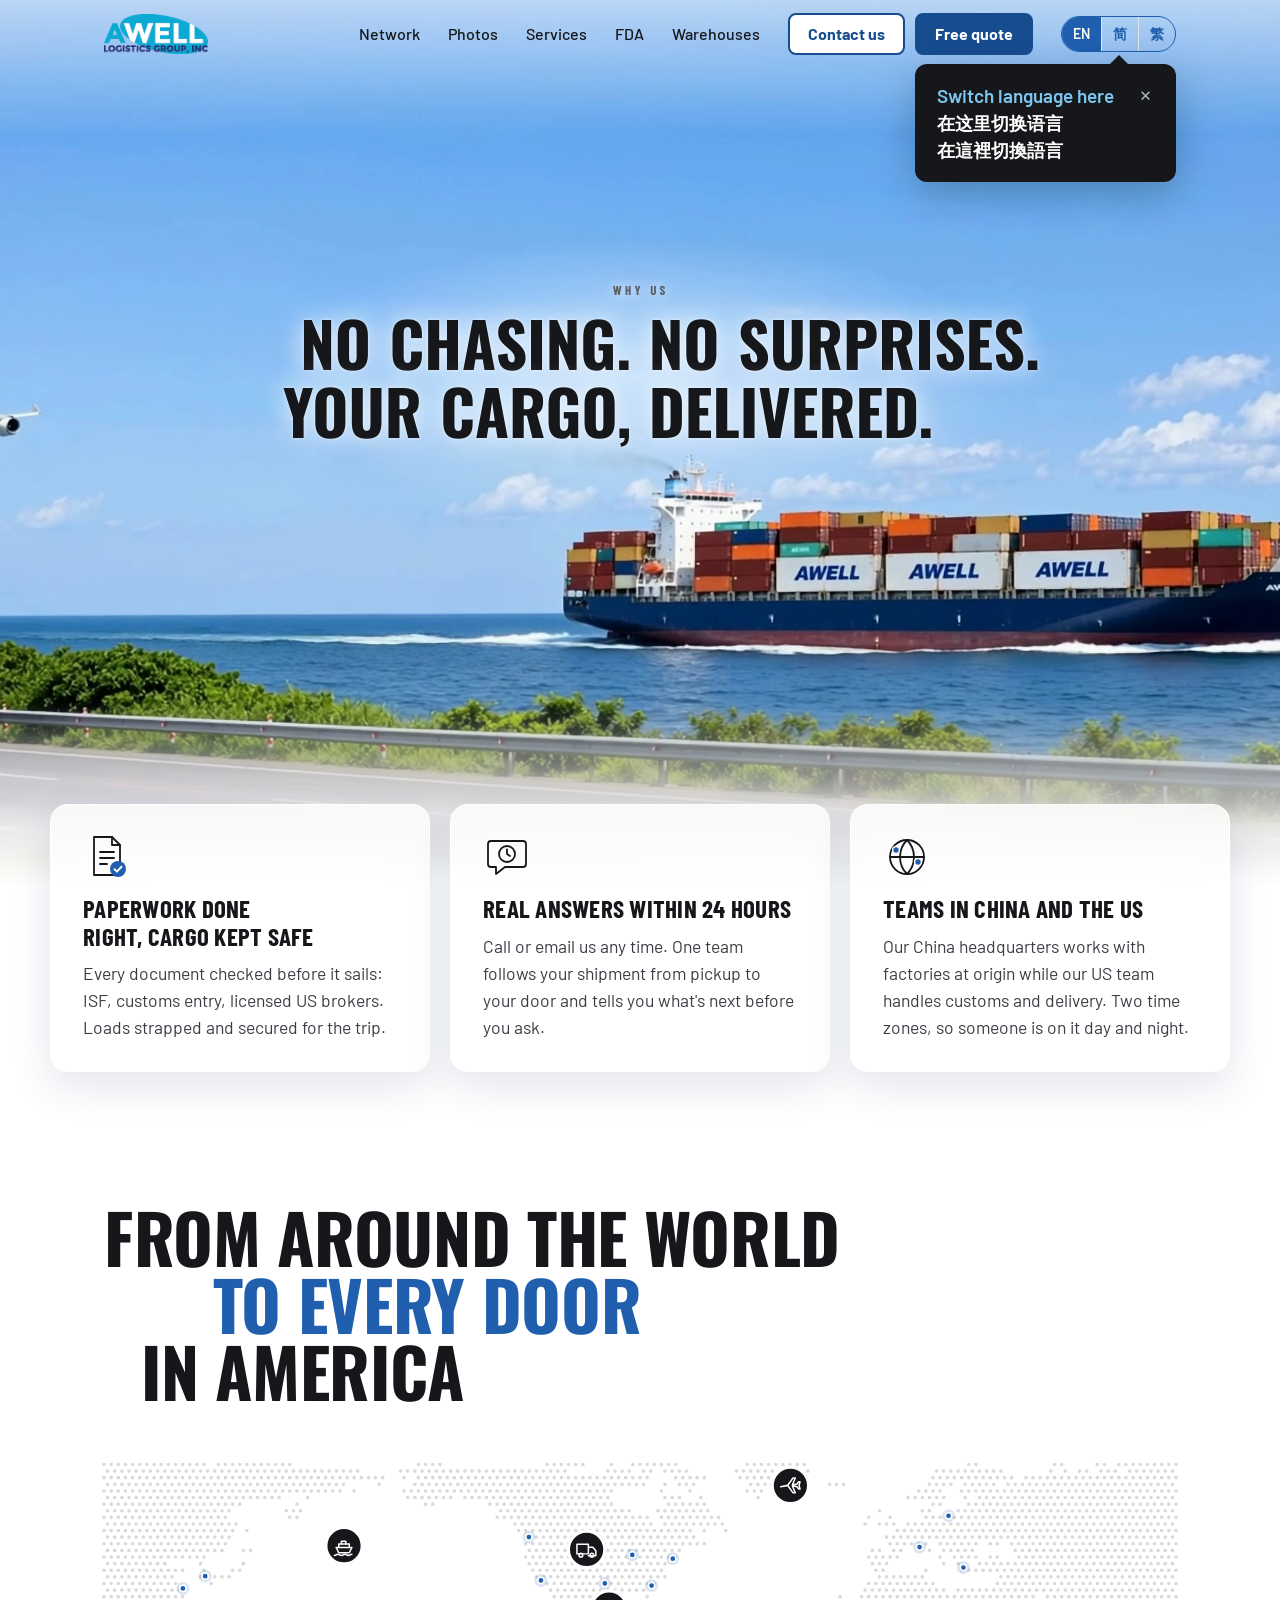
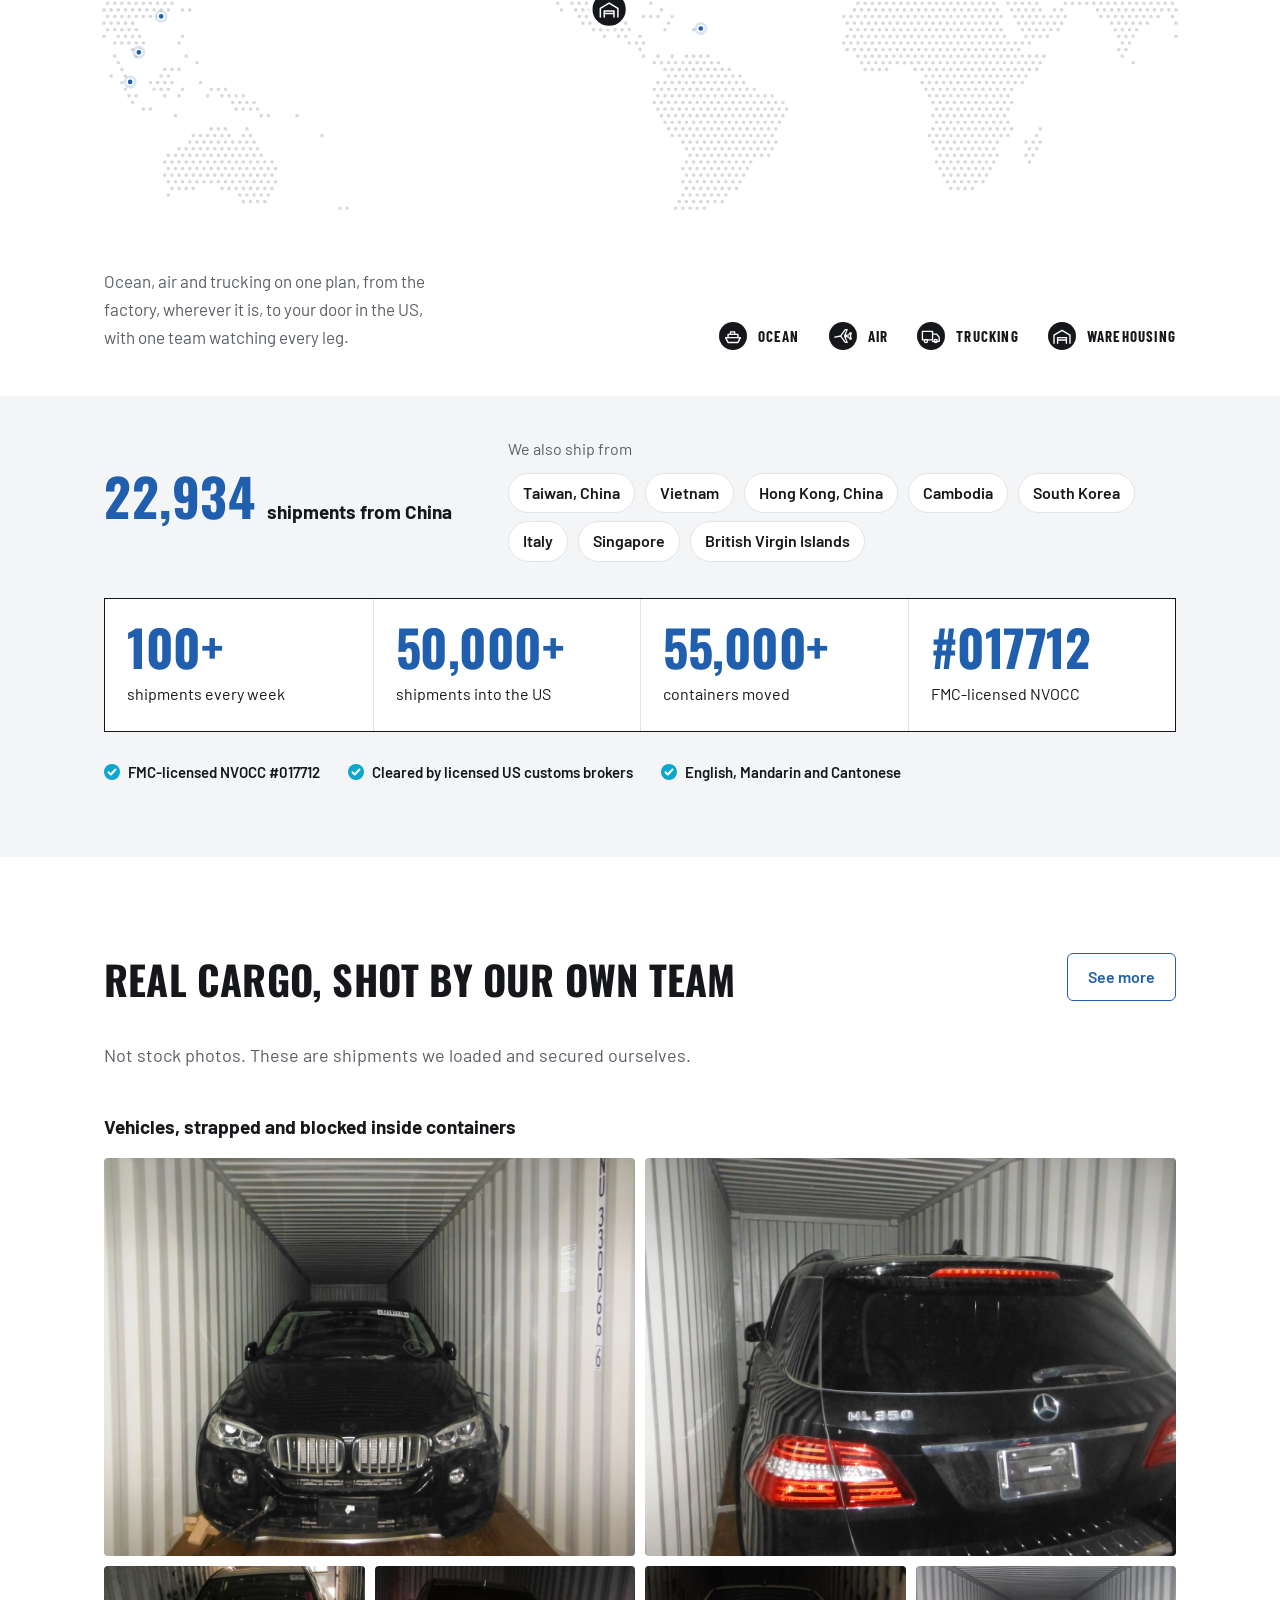
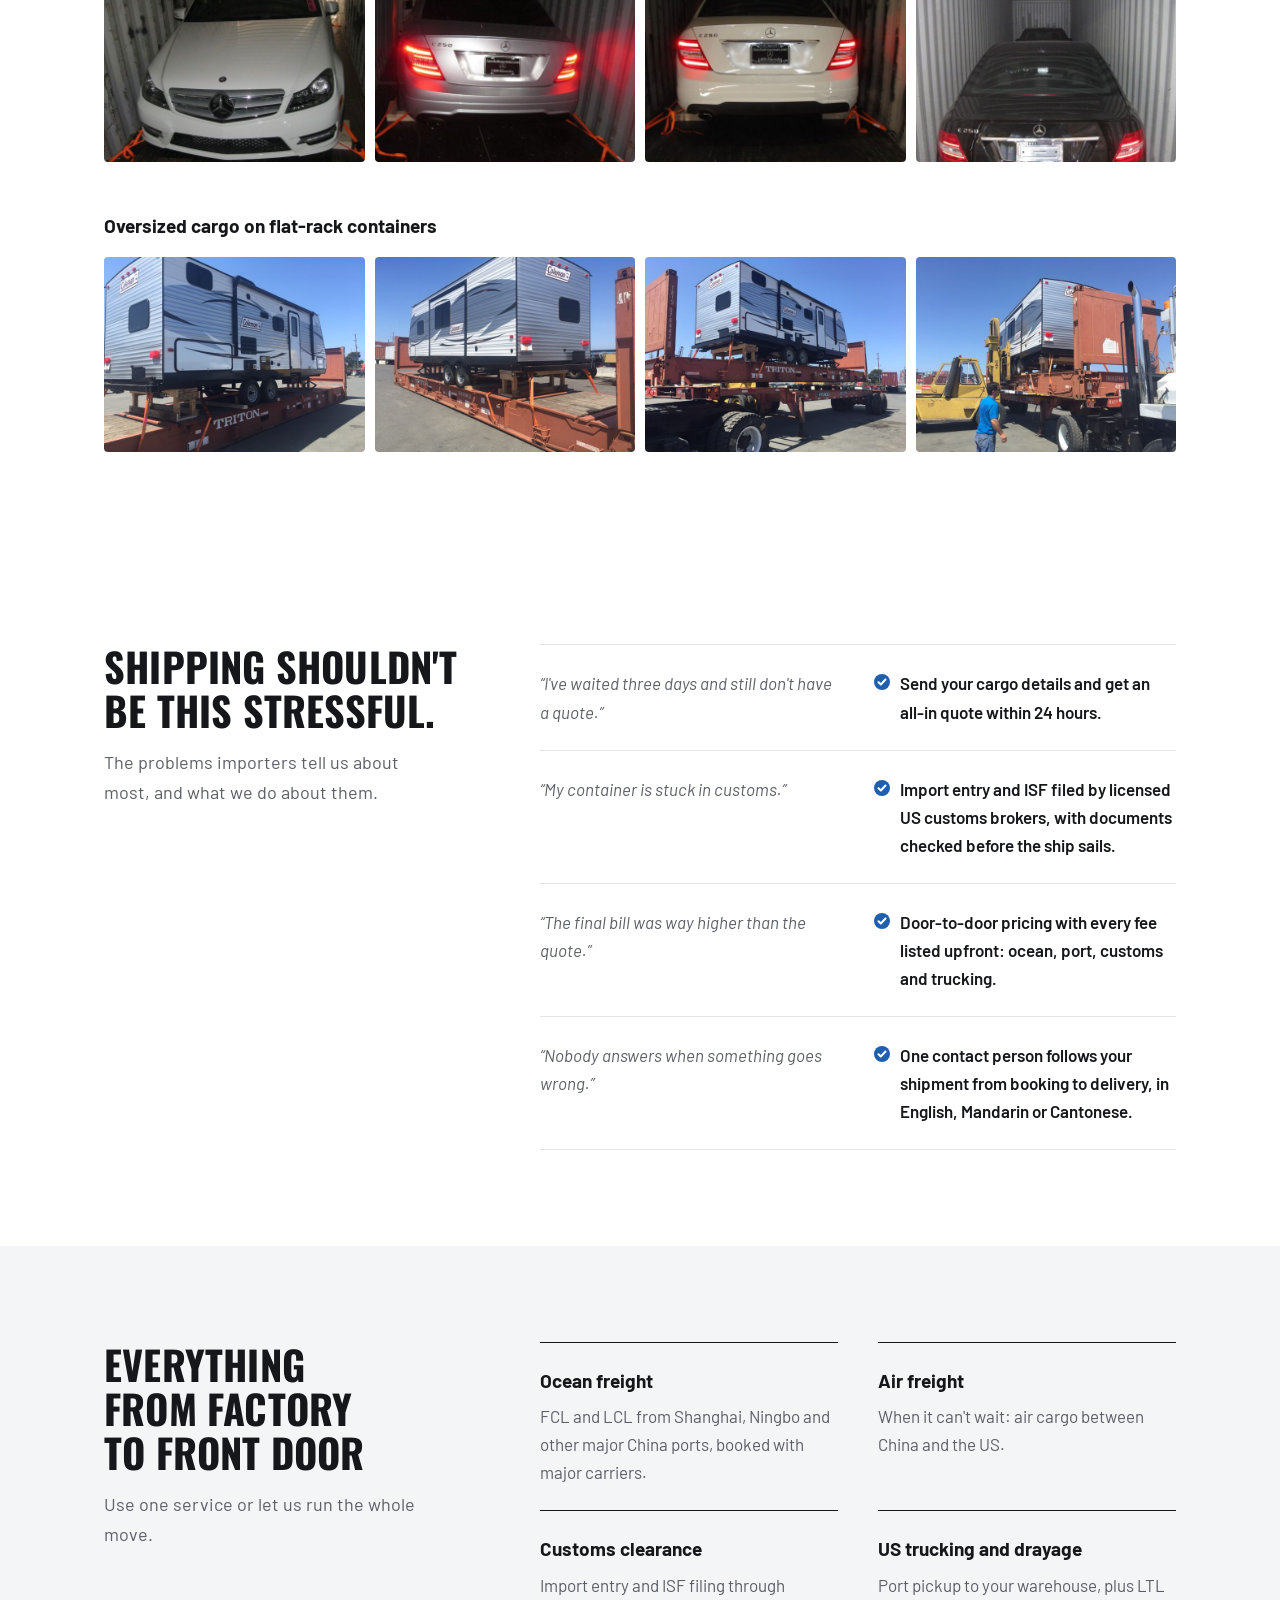
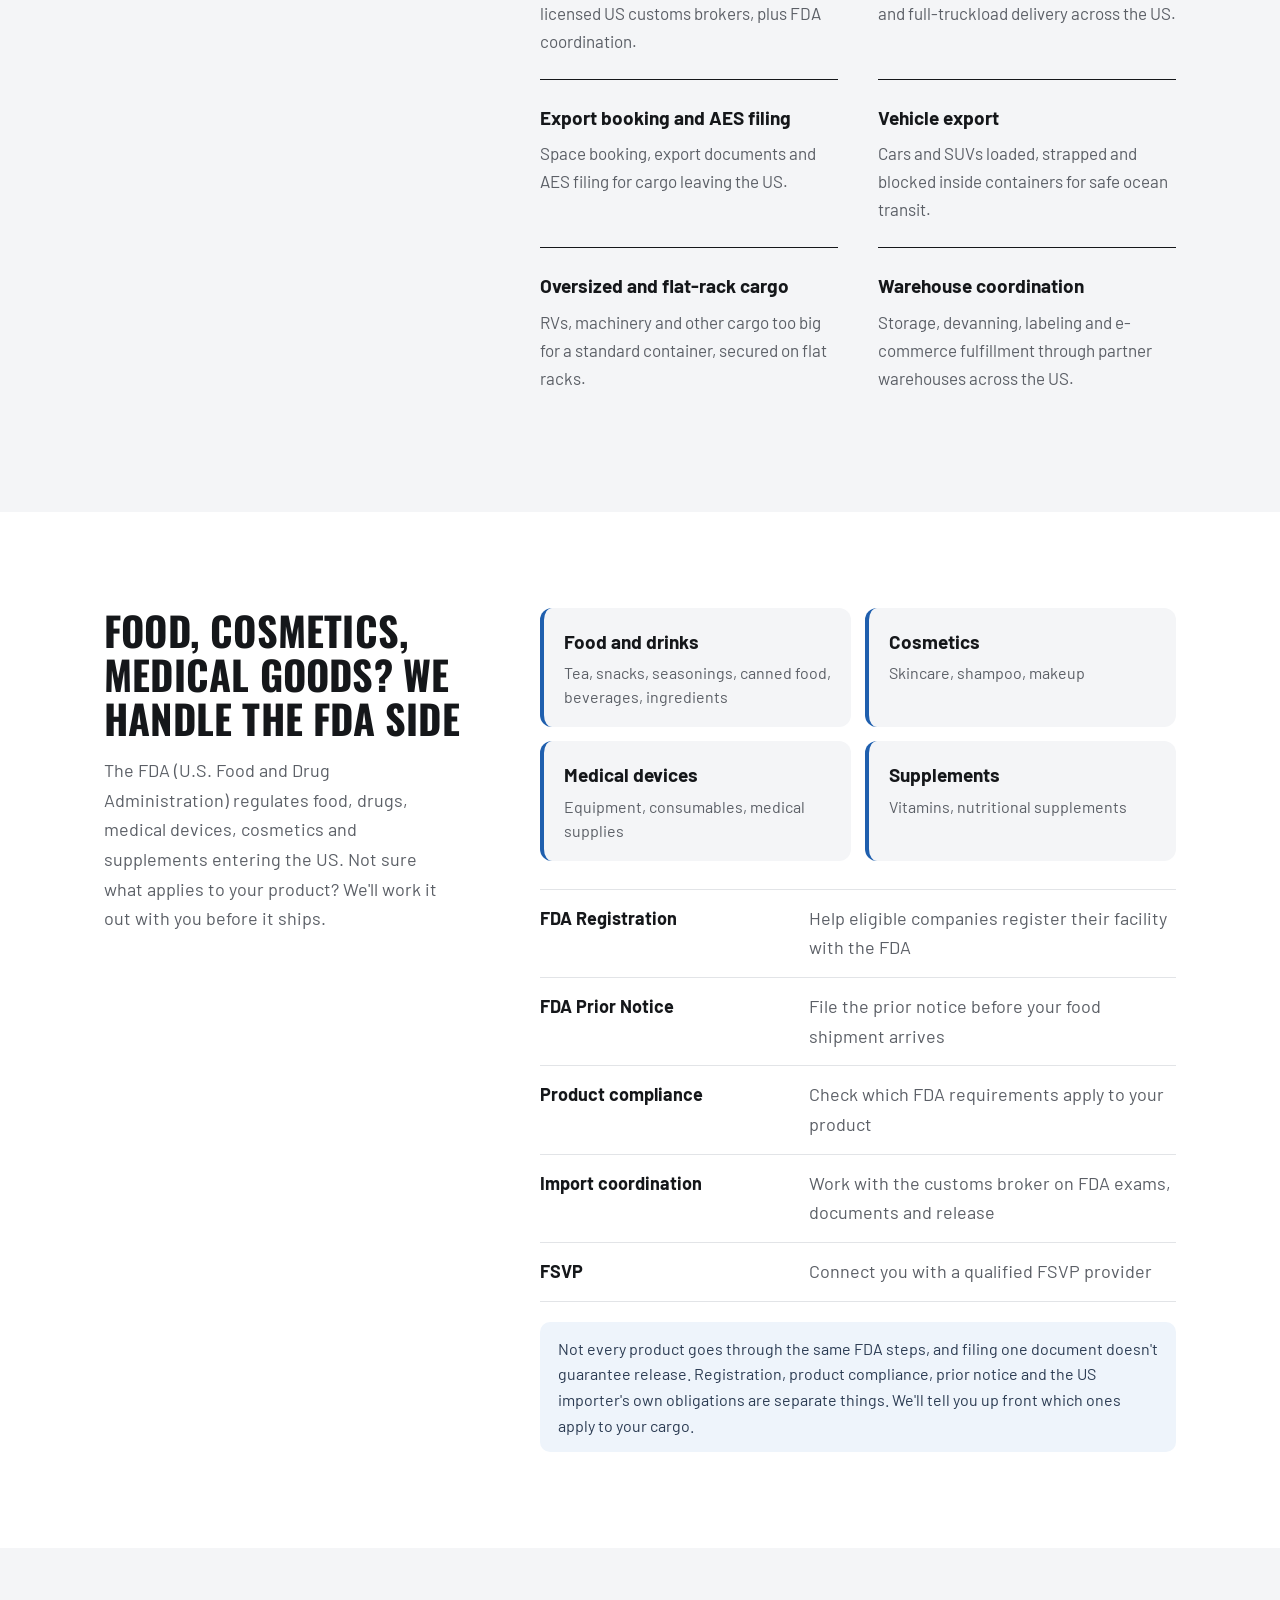
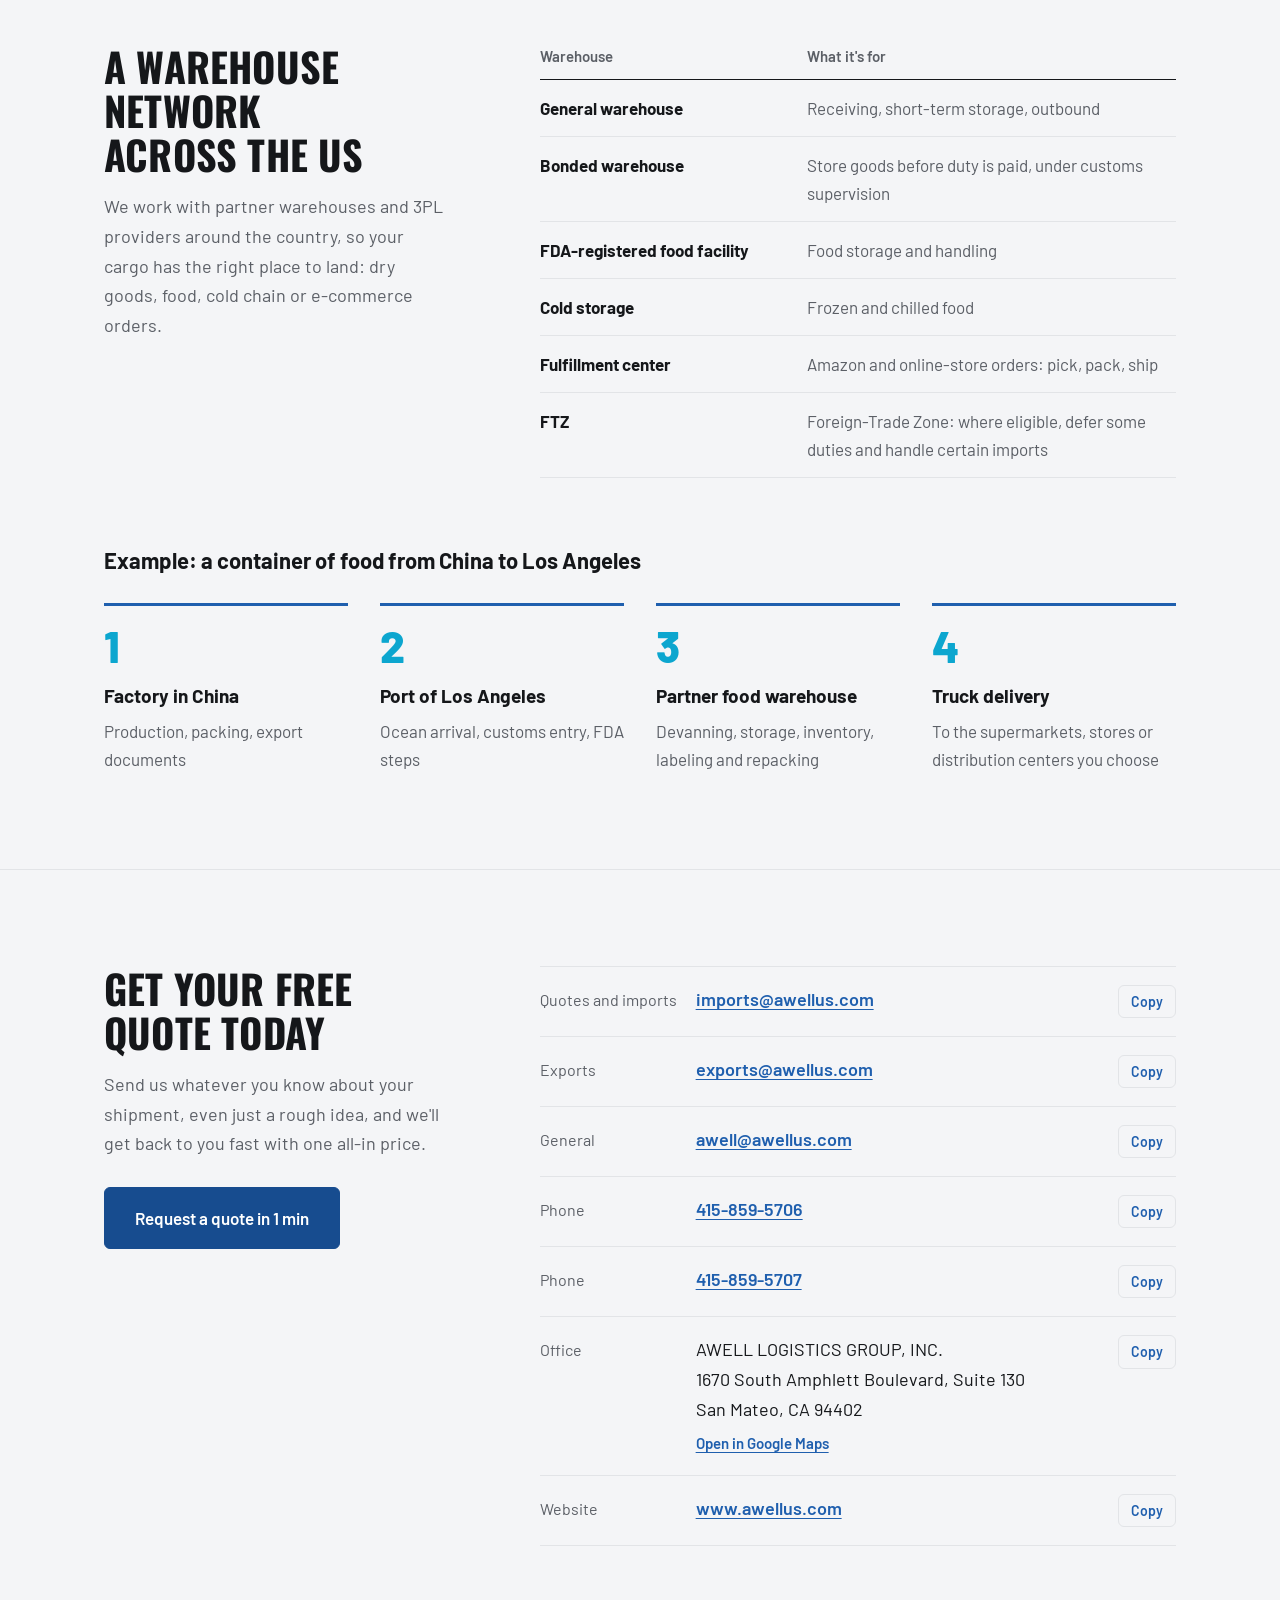
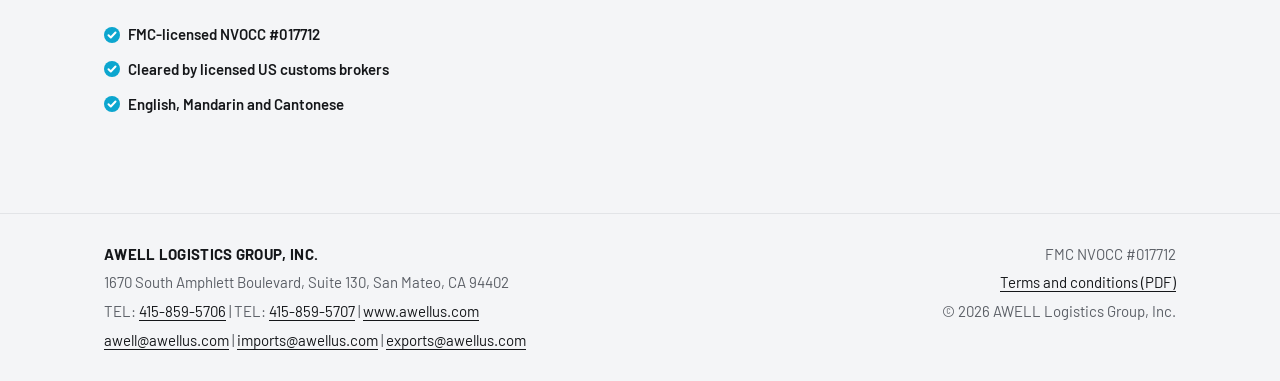
==== commit ce7d0589: "Friendlier quote prompt" ====
--- a/index.html
+++ b/index.html
@@ -430,8 +430,8 @@
       <div class="wrap two-col">
         <div class="col-head">
           <h2><span class="en">Get your free quote today</span><span class="zh">今天就免费获取报价</span></h2>
-          <p class="en">Tell us what you're shipping, where it's coming from, and when it needs to arrive. We'll reply with options and an all-in price.</p>
-          <p class="zh">告诉我们货物品名、起运地和期望到达时间，我们会回复可选方案和全包价格。</p>
+          <p class="en">Send us whatever you know about your shipment, even just a rough idea, and we'll get back to you fast with one all-in price.</p>
+          <p class="zh">货物情况知道多少说多少，大概的也行，我们很快回复，直接给您全包价。</p>
           <a class="btn btn-light btn-big" href="quote.html">
             <span class="en">Request a quote in 1 min</span><span class="zh">1 分钟在线询价</span>
           </a>
